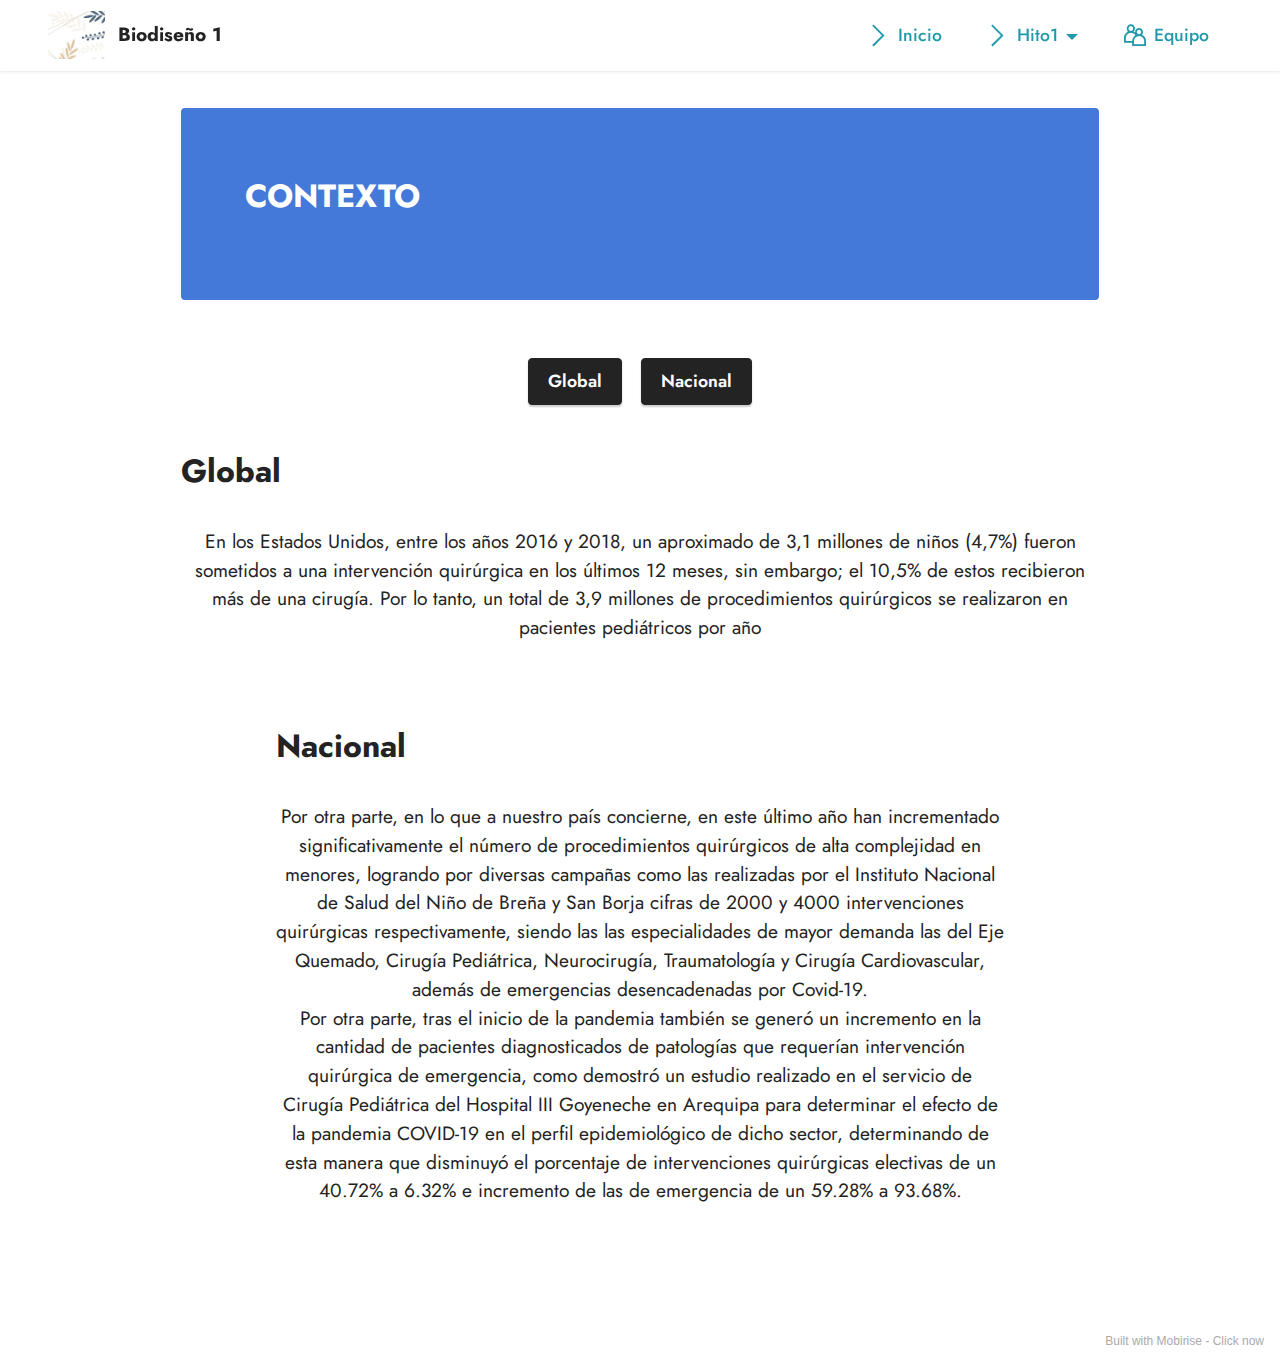
==== page1.html @ b0eb4239 "create github pages" ====
<!DOCTYPE html>
<html  >
<head>
  <!-- Site made with Mobirise Website Builder v5.4.1, https://mobirise.com -->
  <meta charset="UTF-8">
  <meta http-equiv="X-UA-Compatible" content="IE=edge">
  <meta name="generator" content="Mobirise v5.4.1, mobirise.com">
  <meta name="viewport" content="width=device-width, initial-scale=1, minimum-scale=1">
  <link rel="shortcut icon" href="assets/images/mbr.jpeg" type="image/x-icon">
  <meta name="description" content="">
  
  
  <title>Contexto</title>
  <link rel="stylesheet" href="assets/web/assets/mobirise-icons2/mobirise2.css">
  <link rel="stylesheet" href="assets/bootstrap/css/bootstrap.min.css">
  <link rel="stylesheet" href="assets/bootstrap/css/bootstrap-grid.min.css">
  <link rel="stylesheet" href="assets/bootstrap/css/bootstrap-reboot.min.css">
  <link rel="stylesheet" href="assets/dropdown/css/style.css">
  <link rel="stylesheet" href="assets/socicon/css/styles.css">
  <link rel="stylesheet" href="assets/theme/css/style.css">
  <link rel="preload" href="https://fonts.googleapis.com/css?family=Jost:100,200,300,400,500,600,700,800,900,100i,200i,300i,400i,500i,600i,700i,800i,900i&display=swap" as="style" onload="this.onload=null;this.rel='stylesheet'">
  <noscript><link rel="stylesheet" href="https://fonts.googleapis.com/css?family=Jost:100,200,300,400,500,600,700,800,900,100i,200i,300i,400i,500i,600i,700i,800i,900i&display=swap"></noscript>
  <link rel="preload" as="style" href="assets/mobirise/css/mbr-additional.css"><link rel="stylesheet" href="assets/mobirise/css/mbr-additional.css" type="text/css">
  
  
  
  
</head>
<body>
  
  <section data-bs-version="5.1" class="menu menu1 cid-sImADsHdlr" once="menu" id="menu1-6">
    

    <nav class="navbar navbar-dropdown navbar-fixed-top navbar-expand-lg">
        <div class="container-fluid">
            <div class="navbar-brand">
                <span class="navbar-logo">
                    <a href="index.html">
                        <img src="assets/images/mbr.jpeg" alt="Mobirise" style="height: 3rem;">
                    </a>
                </span>
                <span class="navbar-caption-wrap"><a class="navbar-caption text-black text-primary display-7" href="index.html">Biodiseño 1</a></span>
            </div>
            <button class="navbar-toggler" type="button" data-toggle="collapse" data-bs-toggle="collapse" data-target="#navbarSupportedContent" data-bs-target="#navbarSupportedContent" aria-controls="navbarNavAltMarkup" aria-expanded="false" aria-label="Toggle navigation">
                <div class="hamburger">
                    <span></span>
                    <span></span>
                    <span></span>
                    <span></span>
                </div>
            </button>
            <div class="collapse navbar-collapse" id="navbarSupportedContent">
                <ul class="navbar-nav nav-dropdown nav-right" data-app-modern-menu="true"><li class="nav-item"><a class="nav-link link text-primary display-4" href="index.html"><span class="mobi-mbri mobi-mbri-arrow-next mbr-iconfont mbr-iconfont-btn"></span>Inicio</a></li><li class="nav-item dropdown"><a class="nav-link link dropdown-toggle text-primary display-4" href="#" data-toggle="dropdown-submenu" data-bs-toggle="dropdown" data-bs-auto-close="outside" aria-expanded="false"><span class="mobi-mbri mobi-mbri-arrow-next mbr-iconfont mbr-iconfont-btn"></span>Hito1</a><div class="dropdown-menu" aria-labelledby="dropdown-undefined"><a class="dropdown-item text-primary display-4" href="page1.html#top">Contexto</a><a class="show dropdown-item text-primary display-4" href="page2.html" data-bs-toggle="dropdown" data-bs-auto-close="outside" aria-expanded="false">Problemática</a><a class="show dropdown-item text-primary display-4" href="page3.html" data-bs-toggle="dropdown" data-bs-auto-close="outside" aria-expanded="false">Efectos</a><a class="dropdown-item text-primary display-4" href="page4.html" data-bs-toggle="dropdown" data-bs-auto-close="outside" aria-expanded="false">Impacto</a><a class="show dropdown-item text-primary display-4" href="#" data-bs-toggle="dropdown" data-bs-auto-close="outside" aria-expanded="false">Causas</a><a class="show dropdown-item text-primary display-4" href="#" data-bs-toggle="dropdown" data-bs-auto-close="outside" aria-expanded="false">Factores</a></div></li><li class="nav-item"><a class="nav-link link show text-primary display-4" href="#" data-bs-auto-close="outside" aria-expanded="false"><span class="mobi-mbri mobi-mbri-users mbr-iconfont mbr-iconfont-btn"></span>Equipo</a></li></ul>
                
                
            </div>
        </div>
    </nav>
</section>

<section data-bs-version="5.1" class="content15 cid-sImJVoSR4R" id="content15-b">

    

    
    <div class="container">
        <div class="row justify-content-center">
            <div class="card col-md-12 col-lg-10">
                <div class="card-wrapper">
                    <div class="card-box align-left">
                        <h4 class="card-title mbr-fonts-style mbr-white mb-3 display-5">
                            <strong>CONTEXTO</strong></h4>
                        <p class="mbr-text mbr-fonts-style display-7"></p>
                        
                    </div>
                </div>
            </div>
        </div>
    </div>
</section>

<section data-bs-version="5.1" class="content11 cid-sImKgKeCiK" id="content11-f">
    
    <div class="container">
        <div class="row justify-content-center">
            <div class="col-md-12 col-lg-4">
                <div class="mbr-section-btn align-center"><a class="btn btn-black display-4" href="page1.html#content4-d">Global</a>
                    <a class="btn btn-black display-4" href="page1.html#content5-c">Nacional</a></div>
            </div>
        </div>
    </div>
</section>

<section data-bs-version="5.1" class="content4 cid-sImKepQpDN" id="content4-d">
    
    
    <div class="container">
        <div class="row justify-content-center">
            <div class="title col-md-12 col-lg-10">
                <h3 class="mbr-section-title mbr-fonts-style align-center mb-4 display-5">
                    <strong>Global</strong></h3>
                <h4 class="mbr-section-subtitle align-center mbr-fonts-style mb-4 display-7">En los Estados Unidos, entre los años 2016 y 2018, un aproximado de 3,1 millones de niños (4,7%) fueron sometidos a una intervención quirúrgica en los últimos 12 meses, sin embargo; el 10,5% de estos recibieron más de una cirugía. Por lo tanto, un total de 3,9 millones de procedimientos quirúrgicos se realizaron en pacientes pediátricos por año</h4>
                
            </div>
        </div>
    </div>
</section>

<section data-bs-version="5.1" class="content5 cid-sImKdJnAFs" id="content5-c">
    
    <div class="container">
        <div class="row justify-content-center">
            <div class="col-md-12 col-lg-8">
                
                <h4 class="mbr-section-subtitle mbr-fonts-style mb-4 display-5"><strong>
                    Nacional</strong></h4>
                <p class="mbr-text mbr-fonts-style display-7">Por otra parte, en lo que a nuestro país concierne, en este último año han incrementado significativamente el número de procedimientos quirúrgicos de alta complejidad en menores, logrando por diversas campañas como las realizadas por el Instituto Nacional de Salud del Niño de Breña y San Borja cifras de 2000 y 4000 intervenciones quirúrgicas respectivamente, siendo las las especialidades de mayor demanda las del Eje Quemado, Cirugía Pediátrica, Neurocirugía, Traumatología y  Cirugía Cardiovascular, además de emergencias desencadenadas por Covid-19. <br>Por otra parte, tras el inicio de la pandemia también se generó un incremento en la cantidad de pacientes diagnosticados de patologías que requerían intervención quirúrgica de emergencia, como demostró un estudio realizado en el servicio de Cirugía Pediátrica del Hospital III Goyeneche en Arequipa para determinar el efecto de la pandemia COVID-19 en el perfil epidemiológico de dicho sector, determinando de esta manera que disminuyó el porcentaje de intervenciones quirúrgicas electivas de un 40.72% a 6.32% e incremento de las de emergencia de un 59.28% a 93.68%.</p>
            </div>
        </div>
    </div>
</section><section style="background-color: #fff; font-family: -apple-system, BlinkMacSystemFont, 'Segoe UI', 'Roboto', 'Helvetica Neue', Arial, sans-serif; color:#aaa; font-size:12px; padding: 0; align-items: center; display: flex;"><a href="https://mobirise.site/j" style="flex: 1 1; height: 3rem; padding-left: 1rem;"></a><p style="flex: 0 0 auto; margin:0; padding-right:1rem;">Built with Mobirise - <a href="https://mobirise.site/l" style="color:#aaa;">Click now</a></p></section><script src="assets/bootstrap/js/bootstrap.bundle.min.js"></script>  <script src="assets/smoothscroll/smooth-scroll.js"></script>  <script src="assets/ytplayer/index.js"></script>  <script src="assets/dropdown/js/navbar-dropdown.js"></script>  <script src="assets/theme/js/script.js"></script>  
  
  
</body>
</html>
---- assets/web/assets/mobirise-icons2/mobirise2.css ----
@font-face {
  font-family: 'Moririse2';
  font-display: swap;
  src:  url('mobirise2.eot?f2bix4');
  src:  url('mobirise2.eot?f2bix4#iefix') format('embedded-opentype'),
    url('mobirise2.ttf?f2bix4') format('truetype'),
    url('mobirise2.woff?f2bix4') format('woff'),
    url('mobirise2.svg?f2bix4#mobirise2') format('svg');
  font-weight: normal;
  font-style: normal;
}

[class^="mobi-"], [class*=" mobi-"] {
  /* use !important to prevent issues with browser extensions that change fonts */
  font-family: 'Moririse2' !important;
  speak: none;
  font-style: normal;
  font-weight: normal;
  font-variant: normal;
  text-transform: none;
  line-height: 1;

  /* Better Font Rendering =========== */
  -webkit-font-smoothing: antialiased;
  -moz-osx-font-smoothing: grayscale;
}

.mobi-mbri-add-submenu:before {
  content: "\e900";
}
.mobi-mbri-alert:before {
  content: "\e901";
}
.mobi-mbri-align-center:before {
  content: "\e902";
}
.mobi-mbri-align-justify:before {
  content: "\e903";
}
.mobi-mbri-align-left:before {
  content: "\e904";
}
.mobi-mbri-align-right:before {
  content: "\e905";
}
.mobi-mbri-android:before {
  content: "\e906";
}
.mobi-mbri-apple:before {
  content: "\e907";
}
.mobi-mbri-arrow-down:before {
  content: "\e908";
}
.mobi-mbri-arrow-next:before {
  content: "\e909";
}
.mobi-mbri-arrow-prev:before {
  content: "\e90a";
}
.mobi-mbri-arrow-up:before {
  content: "\e90b";
}
.mobi-mbri-bold:before {
  content: "\e90c";
}
.mobi-mbri-bookmark:before {
  content: "\e90d";
}
.mobi-mbri-bootstrap:before {
  content: "\e90e";
}
.mobi-mbri-briefcase:before {
  content: "\e90f";
}
.mobi-mbri-browse:before {
  content: "\e910";
}
.mobi-mbri-bulleted-list:before {
  content: "\e911";
}
.mobi-mbri-calendar:before {
  content: "\e912";
}
.mobi-mbri-camera:before {
  content: "\e913";
}
.mobi-mbri-cart-add:before {
  content: "\e914";
}
.mobi-mbri-cart-full:before {
  content: "\e915";
}
.mobi-mbri-cash:before {
  content: "\e916";
}
.mobi-mbri-change-style:before {
  content: "\e917";
}
.mobi-mbri-chat:before {
  content: "\e918";
}
.mobi-mbri-clock:before {
  content: "\e919";
}
.mobi-mbri-close:before {
  content: "\e91a";
}
.mobi-mbri-cloud:before {
  content: "\e91b";
}
.mobi-mbri-code:before {
  content: "\e91c";
}
.mobi-mbri-contact-form:before {
  content: "\e91d";
}
.mobi-mbri-credit-card:before {
  content: "\e91e";
}
.mobi-mbri-cursor-click:before {
  content: "\e91f";
}
.mobi-mbri-cust-feedback:before {
  content: "\e920";
}
.mobi-mbri-database:before {
  content: "\e921";
}
.mobi-mbri-delivery:before {
  content: "\e922";
}
.mobi-mbri-desktop:before {
  content: "\e923";
}
.mobi-mbri-devices:before {
  content: "\e924";
}
.mobi-mbri-down:before {
  content: "\e925";
}
.mobi-mbri-download-2:before {
  content: "\e926";
}
.mobi-mbri-download:before {
  content: "\e927";
}
.mobi-mbri-drag-n-drop-2:before {
  content: "\e928";
}
.mobi-mbri-drag-n-drop:before {
  content: "\e929";
}
.mobi-mbri-edit-2:before {
  content: "\e92a";
}
.mobi-mbri-edit:before {
  content: "\e92b";
}
.mobi-mbri-error:before {
  content: "\e92c";
}
.mobi-mbri-extension:before {
  content: "\e92d";
}
.mobi-mbri-features:before {
  content: "\e92e";
}
.mobi-mbri-file:before {
  content: "\e92f";
}
.mobi-mbri-flag:before {
  content: "\e930";
}
.mobi-mbri-folder:before {
  content: "\e931";
}
.mobi-mbri-gift:before {
  content: "\e932";
}
.mobi-mbri-github:before {
  content: "\e933";
}
.mobi-mbri-globe-2:before {
  content: "\e934";
}
.mobi-mbri-globe:before {
  content: "\e935";
}
.mobi-mbri-growing-chart:before {
  content: "\e936";
}
.mobi-mbri-hearth:before {
  content: "\e937";
}
.mobi-mbri-help:before {
  content: "\e938";
}
.mobi-mbri-home:before {
  content: "\e939";
}
.mobi-mbri-hot-cup:before {
  content: "\e93a";
}
.mobi-mbri-idea:before {
  content: "\e93b";
}
.mobi-mbri-image-gallery:before {
  content: "\e93c";
}
.mobi-mbri-image-slider:before {
  content: "\e93d";
}
.mobi-mbri-info:before {
  content: "\e93e";
}
.mobi-mbri-italic:before {
  content: "\e93f";
}
.mobi-mbri-key:before {
  content: "\e940";
}
.mobi-mbri-laptop:before {
  content: "\e941";
}
.mobi-mbri-layers:before {
  content: "\e942";
}
.mobi-mbri-left-right:before {
  content: "\e943";
}
.mobi-mbri-left:before {
  content: "\e944";
}
.mobi-mbri-letter:before {
  content: "\e945";
}
.mobi-mbri-like:before {
  content: "\e946";
}
.mobi-mbri-link:before {
  content: "\e947";
}
.mobi-mbri-lock:before {
  content: "\e948";
}
.mobi-mbri-login:before {
  content: "\e949";
}
.mobi-mbri-logout:before {
  content: "\e94a";
}
.mobi-mbri-magic-stick:before {
  content: "\e94b";
}
.mobi-mbri-map-pin:before {
  content: "\e94c";
}
.mobi-mbri-menu:before {
  content: "\e94d";
}
.mobi-mbri-mobile-2:before {
  content: "\e94e";
}
.mobi-mbri-mobile-horizontal:before {
  content: "\e94f";
}
.mobi-mbri-mobile:before {
  content: "\e950";
}
.mobi-mbri-mobirise:before {
  content: "\e951";
}
.mobi-mbri-more-horizontal:before {
  content: "\e952";
}
.mobi-mbri-more-vertical:before {
  content: "\e953";
}
.mobi-mbri-music:before {
  content: "\e954";
}
.mobi-mbri-new-file:before {
  content: "\e955";
}
.mobi-mbri-numbered-list:before {
  content: "\e956";
}
.mobi-mbri-opened-folder:before {
  content: "\e957";
}
.mobi-mbri-pages:before {
  content: "\e958";
}
.mobi-mbri-paper-plane:before {
  content: "\e959";
}
.mobi-mbri-paperclip:before {
  content: "\e95a";
}
.mobi-mbri-phone:before {
  content: "\e95b";
}
.mobi-mbri-photo:before {
  content: "\e95c";
}
.mobi-mbri-photos:before {
  content: "\e95d";
}
.mobi-mbri-pin:before {
  content: "\e95e";
}
.mobi-mbri-play:before {
  content: "\e95f";
}
.mobi-mbri-plus:before {
  content: "\e960";
}
.mobi-mbri-preview:before {
  content: "\e961";
}
.mobi-mbri-print:before {
  content: "\e962";
}
.mobi-mbri-protect:before {
  content: "\e963";
}
.mobi-mbri-question:before {
  content: "\e964";
}
.mobi-mbri-quote-left:before {
  content: "\e965";
}
.mobi-mbri-quote-right:before {
  content: "\e966";
}
.mobi-mbri-redo:before {
  content: "\e967";
}
.mobi-mbri-refresh:before {
  content: "\e968";
}
.mobi-mbri-responsive-2:before {
  content: "\e969";
}
.mobi-mbri-responsive:before {
  content: "\e96a";
}
.mobi-mbri-right:before {
  content: "\e96b";
}
.mobi-mbri-rocket:before {
  content: "\e96c";
}
.mobi-mbri-sad-face:before {
  content: "\e96d";
}
.mobi-mbri-sale:before {
  content: "\e96e";
}
.mobi-mbri-save:before {
  content: "\e96f";
}
.mobi-mbri-search:before {
  content: "\e970";
}
.mobi-mbri-setting-2:before {
  content: "\e971";
}
.mobi-mbri-setting-3:before {
  content: "\e972";
}
.mobi-mbri-setting:before {
  content: "\e973";
}
.mobi-mbri-share:before {
  content: "\e974";
}
.mobi-mbri-shopping-bag:before {
  content: "\e975";
}
.mobi-mbri-shopping-basket:before {
  content: "\e976";
}
.mobi-mbri-shopping-cart:before {
  content: "\e977";
}
.mobi-mbri-sites:before {
  content: "\e978";
}
.mobi-mbri-smile-face:before {
  content: "\e979";
}
.mobi-mbri-speed:before {
  content: "\e97a";
}
.mobi-mbri-star:before {
  content: "\e97b";
}
.mobi-mbri-success:before {
  content: "\e97c";
}
.mobi-mbri-sun:before {
  content: "\e97d";
}
.mobi-mbri-sun2:before {
  content: "\e97e";
}
.mobi-mbri-tablet-vertical:before {
  content: "\e97f";
}
.mobi-mbri-tablet:before {
  content: "\e980";
}
.mobi-mbri-target:before {
  content: "\e981";
}
.mobi-mbri-timer:before {
  content: "\e982";
}
.mobi-mbri-to-ftp:before {
  content: "\e983";
}
.mobi-mbri-to-local-drive:before {
  content: "\e984";
}
.mobi-mbri-touch-swipe:before {
  content: "\e985";
}
.mobi-mbri-touch:before {
  content: "\e986";
}
.mobi-mbri-trash:before {
  content: "\e987";
}
.mobi-mbri-underline:before {
  content: "\e988";
}
.mobi-mbri-undo:before {
  content: "\e989";
}
.mobi-mbri-unlink:before {
  content: "\e98a";
}
.mobi-mbri-unlock:before {
  content: "\e98b";
}
.mobi-mbri-up-down:before {
  content: "\e98c";
}
.mobi-mbri-up:before {
  content: "\e98d";
}
.mobi-mbri-update:before {
  content: "\e98e";
}
.mobi-mbri-upload-2:before {
  content: "\e98f";
}
.mobi-mbri-upload:before {
  content: "\e990";
}
.mobi-mbri-user-2:before {
  content: "\e991";
}
.mobi-mbri-user:before {
  content: "\e992";
}
.mobi-mbri-users:before {
  content: "\e993";
}
.mobi-mbri-video-play:before {
  content: "\e994";
}
.mobi-mbri-video:before {
  content: "\e995";
}
.mobi-mbri-watch:before {
  content: "\e996";
}
.mobi-mbri-website-theme-2:before {
  content: "\e997";
}
.mobi-mbri-website-theme:before {
  content: "\e998";
}
.mobi-mbri-wifi:before {
  content: "\e999";
}
.mobi-mbri-windows:before {
  content: "\e99a";
}
.mobi-mbri-zoom-in:before {
  content: "\e99b";
}
.mobi-mbri-zoom-out:before {
  content: "\e99c";
}
---- assets/dropdown/css/style.css ----
.navbar-dropdown {
  left: 0;
  padding: 0;
  position: absolute;
  right: 0;
  top: 0;
  transition: all 0.45s ease;
  z-index: 1030;
  background: #282828; }
  .navbar-dropdown .navbar-logo {
    margin-right: 0.8rem;
    transition: margin 0.3s ease-in-out;
    vertical-align: middle; }
    .navbar-dropdown .navbar-logo img {
      height: 3.125rem;
      transition: all 0.3s ease-in-out; }
    .navbar-dropdown .navbar-logo.mbr-iconfont {
      font-size: 3.125rem;
      line-height: 3.125rem; }
  .navbar-dropdown .navbar-caption {
    font-weight: 700;
    white-space: normal;
    vertical-align: -4px;
    line-height: 3.125rem !important; }
    .navbar-dropdown .navbar-caption, .navbar-dropdown .navbar-caption:hover {
      color: inherit;
      text-decoration: none; }
  .navbar-dropdown .mbr-iconfont + .navbar-caption {
    vertical-align: -1px; }
  .navbar-dropdown.navbar-fixed-top {
    position: fixed; }
  .navbar-dropdown .navbar-brand span {
    vertical-align: -4px; }
  .navbar-dropdown.bg-color.transparent {
    background: none; }
  .navbar-dropdown.navbar-short .navbar-brand {
    padding: 0.625rem 0; }
    .navbar-dropdown.navbar-short .navbar-brand span {
      vertical-align: -1px; }
  .navbar-dropdown.navbar-short .navbar-caption {
    line-height: 2.375rem !important;
    vertical-align: -2px; }
  .navbar-dropdown.navbar-short .navbar-logo {
    margin-right: 0.5rem; }
    .navbar-dropdown.navbar-short .navbar-logo img {
      height: 2.375rem; }
    .navbar-dropdown.navbar-short .navbar-logo.mbr-iconfont {
      font-size: 2.375rem;
      line-height: 2.375rem; }
  .navbar-dropdown.navbar-short .mbr-table-cell {
    height: 3.625rem; }
  .navbar-dropdown .navbar-close {
    left: 0.6875rem;
    position: fixed;
    top: 0.75rem;
    z-index: 1000; }
  .navbar-dropdown .hamburger-icon {
    content: "";
    display: inline-block;
    vertical-align: middle;
    width: 16px;
    -webkit-box-shadow: 0 -6px 0 1px #282828,0 0 0 1px #282828,0 6px 0 1px #282828;
    -moz-box-shadow: 0 -6px 0 1px #282828,0 0 0 1px #282828,0 6px 0 1px #282828;
    box-shadow: 0 -6px 0 1px #282828,0 0 0 1px #282828,0 6px 0 1px #282828; }

.dropdown-menu .dropdown-toggle[data-toggle="dropdown-submenu"]::after {
  border-bottom: 0.35em solid transparent;
  border-left: 0.35em solid;
  border-right: 0;
  border-top: 0.35em solid transparent;
  margin-left: 0.3rem; }

.dropdown-menu .dropdown-item:focus {
  outline: 0; }

.nav-dropdown {
  font-size: 0.75rem;
  font-weight: 500;
  height: auto !important; }
  .nav-dropdown .nav-btn {
    padding-left: 1rem; }
  .nav-dropdown .link {
    margin: .667em 1.667em;
    font-weight: 500;
    padding: 0;
    transition: color .2s ease-in-out; }
    .nav-dropdown .link.dropdown-toggle {
      margin-right: 2.583em; }
      .nav-dropdown .link.dropdown-toggle::after {
        margin-left: .25rem;
        border-top: 0.35em solid;
        border-right: 0.35em solid transparent;
        border-left: 0.35em solid transparent;
        border-bottom: 0; }
      .nav-dropdown .link.dropdown-toggle[aria-expanded="true"] {
        margin: 0;
        padding: 0.667em 3.263em  0.667em 1.667em; }
  .nav-dropdown .link::after,
  .nav-dropdown .dropdown-item::after {
    color: inherit; }
  .nav-dropdown .btn {
    font-size: 0.75rem;
    font-weight: 700;
    letter-spacing: 0;
    margin-bottom: 0;
    padding-left: 1.25rem;
    padding-right: 1.25rem; }
  .nav-dropdown .dropdown-menu {
    border-radius: 0;
    border: 0;
    left: 0;
    margin: 0;
    padding-bottom: 1.25rem;
    padding-top: 1.25rem;
    position: relative; }
  .nav-dropdown .dropdown-submenu {
    margin-left: 0.125rem;
    top: 0; }
  .nav-dropdown .dropdown-item {
    font-weight: 500;
    line-height: 2;
    padding: 0.3846em 4.615em 0.3846em 1.5385em;
    position: relative;
    transition: color .2s ease-in-out, background-color .2s ease-in-out; }
    .nav-dropdown .dropdown-item::after {
      margin-top: -0.3077em;
      position: absolute;
      right: 1.1538em;
      top: 50%; }
    .nav-dropdown .dropdown-item:focus, .nav-dropdown .dropdown-item:hover {
      background: none; }

@media (max-width: 767px) {
  .nav-dropdown.navbar-toggleable-sm {
    bottom: 0;
    display: none;
    left: 0;
    overflow-x: hidden;
    position: fixed;
    top: 0;
    transform: translateX(-100%);
    -ms-transform: translateX(-100%);
    -webkit-transform: translateX(-100%);
    width: 18.75rem;
    z-index: 999; } }
.nav-dropdown.navbar-toggleable-xl {
  bottom: 0;
  display: none;
  left: 0;
  overflow-x: hidden;
  position: fixed;
  top: 0;
  transform: translateX(-100%);
  -ms-transform: translateX(-100%);
  -webkit-transform: translateX(-100%);
  width: 18.75rem;
  z-index: 999; }

.nav-dropdown-sm {
  display: block !important;
  overflow-x: hidden;
  overflow: auto;
  padding-top: 3.875rem; }
  .nav-dropdown-sm::after {
    content: "";
    display: block;
    height: 3rem;
    width: 100%; }
  .nav-dropdown-sm.collapse.in ~ .navbar-close {
    display: block !important; }
  .nav-dropdown-sm.collapsing, .nav-dropdown-sm.collapse.in {
    transform: translateX(0);
    -ms-transform: translateX(0);
    -webkit-transform: translateX(0);
    transition: all 0.25s ease-out;
    -webkit-transition: all 0.25s ease-out;
    background: #282828; }
  .nav-dropdown-sm.collapsing[aria-expanded="false"] {
    transform: translateX(-100%);
    -ms-transform: translateX(-100%);
    -webkit-transform: translateX(-100%); }
  .nav-dropdown-sm .nav-item {
    display: block;
    margin-left: 0 !important;
    padding-left: 0; }
  .nav-dropdown-sm .link,
  .nav-dropdown-sm .dropdown-item {
    border-top: 1px dotted rgba(255, 255, 255, 0.1);
    font-size: 0.8125rem;
    line-height: 1.6;
    margin: 0 !important;
    padding: 0.875rem 2.4rem 0.875rem 1.5625rem !important;
    position: relative;
    white-space: normal; }
    .nav-dropdown-sm .link:focus, .nav-dropdown-sm .link:hover,
    .nav-dropdown-sm .dropdown-item:focus,
    .nav-dropdown-sm .dropdown-item:hover {
      background: rgba(0, 0, 0, 0.2) !important;
      color: #c0a375; }
  .nav-dropdown-sm .nav-btn {
    position: relative;
    padding: 1.5625rem 1.5625rem 0 1.5625rem; }
    .nav-dropdown-sm .nav-btn::before {
      border-top: 1px dotted rgba(255, 255, 255, 0.1);
      content: "";
      left: 0;
      position: absolute;
      top: 0;
      width: 100%; }
    .nav-dropdown-sm .nav-btn + .nav-btn {
      padding-top: 0.625rem; }
      .nav-dropdown-sm .nav-btn + .nav-btn::before {
        display: none; }
  .nav-dropdown-sm .btn {
    padding: 0.625rem 0; }
  .nav-dropdown-sm .dropdown-toggle[data-toggle="dropdown-submenu"]::after {
    margin-left: .25rem;
    border-top: 0.35em solid;
    border-right: 0.35em solid transparent;
    border-left: 0.35em solid transparent;
    border-bottom: 0; }
  .nav-dropdown-sm .dropdown-toggle[data-toggle="dropdown-submenu"][aria-expanded="true"]::after {
    border-top: 0;
    border-right: 0.35em solid transparent;
    border-left: 0.35em solid transparent;
    border-bottom: 0.35em solid; }
  .nav-dropdown-sm .dropdown-menu {
    margin: 0;
    padding: 0;
    position: relative;
    top: 0;
    left: 0;
    width: 100%;
    border: 0;
    float: none;
    border-radius: 0;
    background: none; }
  .nav-dropdown-sm .dropdown-submenu {
    left: 100%;
    margin-left: 0.125rem;
    margin-top: -1.25rem;
    top: 0; }

.navbar-toggleable-sm .nav-dropdown .dropdown-menu {
  position: absolute; }

.navbar-toggleable-sm .nav-dropdown .dropdown-submenu {
  left: 100%;
  margin-left: 0.125rem;
  margin-top: -1.25rem;
  top: 0; }

.navbar-toggleable-sm.opened .nav-dropdown .dropdown-menu {
  position: relative; }

.navbar-toggleable-sm.opened .nav-dropdown .dropdown-submenu {
  left: 0;
  margin-left: 00rem;
  margin-top: 0rem;
  top: 0; }

.is-builder .nav-dropdown.collapsing {
  transition: none !important; }
---- assets/socicon/css/styles.css ----
@charset "UTF-8";

@font-face {
  font-family: 'Socicon';
  src:  url('../fonts/socicon.eot');
  src:  url('../fonts/socicon.eot?#iefix') format('embedded-opentype'),
    url('../fonts/socicon.woff2') format('woff2'),
    url('../fonts/socicon.ttf') format('truetype'),
    url('../fonts/socicon.woff') format('woff'),
    url('../fonts/socicon.svg#socicon') format('svg');
  font-weight: normal;
  font-style: normal;
  font-display: swap;
}

[data-icon]:before {
  font-family: "socicon" !important;
  content: attr(data-icon);
  font-style: normal !important;
  font-weight: normal !important;
  font-variant: normal !important;
  text-transform: none !important;
  speak: none;
  line-height: 1;
  -webkit-font-smoothing: antialiased;
  -moz-osx-font-smoothing: grayscale;
}

[class^="socicon-"], [class*=" socicon-"] {
  /* use !important to prevent issues with browser extensions that change fonts */
  font-family: 'Socicon' !important;
  speak: none;
  font-style: normal;
  font-weight: normal;
  font-variant: normal;
  text-transform: none;
  line-height: 1;

  /* Better Font Rendering =========== */
  -webkit-font-smoothing: antialiased;
  -moz-osx-font-smoothing: grayscale;
}

.socicon-eitaa:before {
  content: "\e97c";
}
.socicon-soroush:before {
  content: "\e97d";
}
.socicon-bale:before {
  content: "\e97e";
}
.socicon-zazzle:before {
  content: "\e97b";
}
.socicon-society6:before {
  content: "\e97a";
}
.socicon-redbubble:before {
  content: "\e979";
}
.socicon-avvo:before {
  content: "\e978";
}
.socicon-stitcher:before {
  content: "\e977";
}
.socicon-googlehangouts:before {
  content: "\e974";
}
.socicon-dlive:before {
  content: "\e975";
}
.socicon-vsco:before {
  content: "\e976";
}
.socicon-flipboard:before {
  content: "\e973";
}
.socicon-ubuntu:before {
  content: "\e958";
}
.socicon-artstation:before {
  content: "\e959";
}
.socicon-invision:before {
  content: "\e95a";
}
.socicon-torial:before {
  content: "\e95b";
}
.socicon-collectorz:before {
  content: "\e95c";
}
.socicon-seenthis:before {
  content: "\e95d";
}
.socicon-googleplaymusic:before {
  content: "\e95e";
}
.socicon-debian:before {
  content: "\e95f";
}
.socicon-filmfreeway:before {
  content: "\e960";
}
.socicon-gnome:before {
  content: "\e961";
}
.socicon-itchio:before {
  content: "\e962";
}
.socicon-jamendo:before {
  content: "\e963";
}
.socicon-mix:before {
  content: "\e964";
}
.socicon-sharepoint:before {
  content: "\e965";
}
.socicon-tinder:before {
  content: "\e966";
}
.socicon-windguru:before {
  content: "\e967";
}
.socicon-cdbaby:before {
  content: "\e968";
}
.socicon-elementaryos:before {
  content: "\e969";
}
.socicon-stage32:before {
  content: "\e96a";
}
.socicon-tiktok:before {
  content: "\e96b";
}
.socicon-gitter:before {
  content: "\e96c";
}
.socicon-letterboxd:before {
  content: "\e96d";
}
.socicon-threema:before {
  content: "\e96e";
}
.socicon-splice:before {
  content: "\e96f";
}
.socicon-metapop:before {
  content: "\e970";
}
.socicon-naver:before {
  content: "\e971";
}
.socicon-remote:before {
  content: "\e972";
}
.socicon-internet:before {
  content: "\e957";
}
.socicon-moddb:before {
  content: "\e94b";
}
.socicon-indiedb:before {
  content: "\e94c";
}
.socicon-traxsource:before {
  content: "\e94d";
}
.socicon-gamefor:before {
  content: "\e94e";
}
.socicon-pixiv:before {
  content: "\e94f";
}
.socicon-myanimelist:before {
  content: "\e950";
}
.socicon-blackberry:before {
  content: "\e951";
}
.socicon-wickr:before {
  content: "\e952";
}
.socicon-spip:before {
  content: "\e953";
}
.socicon-napster:before {
  content: "\e954";
}
.socicon-beatport:before {
  content: "\e955";
}
.socicon-hackerone:before {
  content: "\e956";
}
.socicon-hackernews:before {
  content: "\e946";
}
.socicon-smashwords:before {
  content: "\e947";
}
.socicon-kobo:before {
  content: "\e948";
}
.socicon-bookbub:before {
  content: "\e949";
}
.socicon-mailru:before {
  content: "\e94a";
}
.socicon-gitlab:before {
  content: "\e945";
}
.socicon-instructables:before {
  content: "\e944";
}
.socicon-portfolio:before {
  content: "\e943";
}
.socicon-codered:before {
  content: "\e940";
}
.socicon-origin:before {
  content: "\e941";
}
.socicon-nextdoor:before {
  content: "\e942";
}
.socicon-udemy:before {
  content: "\e93f";
}
.socicon-livemaster:before {
  content: "\e93e";
}
.socicon-crunchbase:before {
  content: "\e93b";
}
.socicon-homefy:before {
  content: "\e93c";
}
.socicon-calendly:before {
  content: "\e93d";
}
.socicon-realtor:before {
  content: "\e90f";
}
.socicon-tidal:before {
  content: "\e910";
}
.socicon-qobuz:before {
  content: "\e911";
}
.socicon-natgeo:before {
  content: "\e912";
}
.socicon-mastodon:before {
  content: "\e913";
}
.socicon-unsplash:before {
  content: "\e914";
}
.socicon-homeadvisor:before {
  content: "\e915";
}
.socicon-angieslist:before {
  content: "\e916";
}
.socicon-codepen:before {
  content: "\e917";
}
.socicon-slack:before {
  content: "\e918";
}
.socicon-openaigym:before {
  content: "\e919";
}
.socicon-logmein:before {
  content: "\e91a";
}
.socicon-fiverr:before {
  content: "\e91b";
}
.socicon-gotomeeting:before {
  content: "\e91c";
}
.socicon-aliexpress:before {
  content: "\e91d";
}
.socicon-guru:before {
  content: "\e91e";
}
.socicon-appstore:before {
  content: "\e91f";
}
.socicon-homes:before {
  content: "\e920";
}
.socicon-zoom:before {
  content: "\e921";
}
.socicon-alibaba:before {
  content: "\e922";
}
.socicon-craigslist:before {
  content: "\e923";
}
.socicon-wix:before {
  content: "\e924";
}
.socicon-redfin:before {
  content: "\e925";
}
.socicon-googlecalendar:before {
  content: "\e926";
}
.socicon-shopify:before {
  content: "\e927";
}
.socicon-freelancer:before {
  content: "\e928";
}
.socicon-seedrs:before {
  content: "\e929";
}
.socicon-bing:before {
  content: "\e92a";
}
.socicon-doodle:before {
  content: "\e92b";
}
.socicon-bonanza:before {
  content: "\e92c";
}
.socicon-squarespace:before {
  content: "\e92d";
}
.socicon-toptal:before {
  content: "\e92e";
}
.socicon-gust:before {
  content: "\e92f";
}
.socicon-ask:before {
  content: "\e930";
}
.socicon-trulia:before {
  content: "\e931";
}
.socicon-loomly:before {
  content: "\e932";
}
.socicon-ghost:before {
  content: "\e933";
}
.socicon-upwork:before {
  content: "\e934";
}
.socicon-fundable:before {
  content: "\e935";
}
.socicon-booking:before {
  content: "\e936";
}
.socicon-googlemaps:before {
  content: "\e937";
}
.socicon-zillow:before {
  content: "\e938";
}
.socicon-niconico:before {
  content: "\e939";
}
.socicon-toneden:before {
  content: "\e93a";
}
.socicon-augment:before {
  content: "\e908";
}
.socicon-bitbucket:before {
  content: "\e909";
}
.socicon-fyuse:before {
  content: "\e90a";
}
.socicon-yt-gaming:before {
  content: "\e90b";
}
.socicon-sketchfab:before {
  content: "\e90c";
}
.socicon-mobcrush:before {
  content: "\e90d";
}
.socicon-microsoft:before {
  content: "\e90e";
}
.socicon-pandora:before {
  content: "\e907";
}
.socicon-messenger:before {
  content: "\e906";
}
.socicon-gamewisp:before {
  content: "\e905";
}
.socicon-bloglovin:before {
  content: "\e904";
}
.socicon-tunein:before {
  content: "\e903";
}
.socicon-gamejolt:before {
  content: "\e901";
}
.socicon-trello:before {
  content: "\e902";
}
.socicon-spreadshirt:before {
  content: "\e900";
}
.socicon-500px:before {
  content: "\e000";
}
.socicon-8tracks:before {
  content: "\e001";
}
.socicon-airbnb:before {
  content: "\e002";
}
.socicon-alliance:before {
  content: "\e003";
}
.socicon-amazon:before {
  content: "\e004";
}
.socicon-amplement:before {
  content: "\e005";
}
.socicon-android:before {
  content: "\e006";
}
.socicon-angellist:before {
  content: "\e007";
}
.socicon-apple:before {
  content: "\e008";
}
.socicon-appnet:before {
  content: "\e009";
}
.socicon-baidu:before {
  content: "\e00a";
}
.socicon-bandcamp:before {
  content: "\e00b";
}
.socicon-battlenet:before {
  content: "\e00c";
}
.socicon-mixer:before {
  content: "\e00d";
}
.socicon-bebee:before {
  content: "\e00e";
}
.socicon-bebo:before {
  content: "\e00f";
}
.socicon-behance:before {
  content: "\e010";
}
.socicon-blizzard:before {
  content: "\e011";
}
.socicon-blogger:before {
  content: "\e012";
}
.socicon-buffer:before {
  content: "\e013";
}
.socicon-chrome:before {
  content: "\e014";
}
.socicon-coderwall:before {
  content: "\e015";
}
.socicon-curse:before {
  content: "\e016";
}
.socicon-dailymotion:before {
  content: "\e017";
}
.socicon-deezer:before {
  content: "\e018";
}
.socicon-delicious:before {
  content: "\e019";
}
.socicon-deviantart:before {
  content: "\e01a";
}
.socicon-diablo:before {
  content: "\e01b";
}
.socicon-digg:before {
  content: "\e01c";
}
.socicon-discord:before {
  content: "\e01d";
}
.socicon-disqus:before {
  content: "\e01e";
}
.socicon-douban:before {
  content: "\e01f";
}
.socicon-draugiem:before {
  content: "\e020";
}
.socicon-dribbble:before {
  content: "\e021";
}
.socicon-drupal:before {
  content: "\e022";
}
.socicon-ebay:before {
  content: "\e023";
}
.socicon-ello:before {
  content: "\e024";
}
.socicon-endomodo:before {
  content: "\e025";
}
.socicon-envato:before {
  content: "\e026";
}
.socicon-etsy:before {
  content: "\e027";
}
.socicon-facebook:before {
  content: "\e028";
}
.socicon-feedburner:before {
  content: "\e029";
}
.socicon-filmweb:before {
  content: "\e02a";
}
.socicon-firefox:before {
  content: "\e02b";
}
.socicon-flattr:before {
  content: "\e02c";
}
.socicon-flickr:before {
  content: "\e02d";
}
.socicon-formulr:before {
  content: "\e02e";
}
.socicon-forrst:before {
  content: "\e02f";
}
.socicon-foursquare:before {
  content: "\e030";
}
.socicon-friendfeed:before {
  content: "\e031";
}
.socicon-github:before {
  content: "\e032";
}
.socicon-goodreads:before {
  content: "\e033";
}
.socicon-google:before {
  content: "\e034";
}
.socicon-googlescholar:before {
  content: "\e035";
}
.socicon-googlegroups:before {
  content: "\e036";
}
.socicon-googlephotos:before {
  content: "\e037";
}
.socicon-googleplus:before {
  content: "\e038";
}
.socicon-grooveshark:before {
  content: "\e039";
}
.socicon-hackerrank:before {
  content: "\e03a";
}
.socicon-hearthstone:before {
  content: "\e03b";
}
.socicon-hellocoton:before {
  content: "\e03c";
}
.socicon-heroes:before {
  content: "\e03d";
}
.socicon-smashcast:before {
  content: "\e03e";
}
.socicon-horde:before {
  content: "\e03f";
}
.socicon-houzz:before {
  content: "\e040";
}
.socicon-icq:before {
  content: "\e041";
}
.socicon-identica:before {
  content: "\e042";
}
.socicon-imdb:before {
  content: "\e043";
}
.socicon-instagram:before {
  content: "\e044";
}
.socicon-issuu:before {
  content: "\e045";
}
.socicon-istock:before {
  content: "\e046";
}
.socicon-itunes:before {
  content: "\e047";
}
.socicon-keybase:before {
  content: "\e048";
}
.socicon-lanyrd:before {
  content: "\e049";
}
.socicon-lastfm:before {
  content: "\e04a";
}
.socicon-line:before {
  content: "\e04b";
}
.socicon-linkedin:before {
  content: "\e04c";
}
.socicon-livejournal:before {
  content: "\e04d";
}
.socicon-lyft:before {
  content: "\e04e";
}
.socicon-macos:before {
  content: "\e04f";
}
.socicon-mail:before {
  content: "\e050";
}
.socicon-medium:before {
  content: "\e051";
}
.socicon-meetup:before {
  content: "\e052";
}
.socicon-mixcloud:before {
  content: "\e053";
}
.socicon-modelmayhem:before {
  content: "\e054";
}
.socicon-mumble:before {
  content: "\e055";
}
.socicon-myspace:before {
  content: "\e056";
}
.socicon-newsvine:before {
  content: "\e057";
}
.socicon-nintendo:before {
  content: "\e058";
}
.socicon-npm:before {
  content: "\e059";
}
.socicon-odnoklassniki:before {
  content: "\e05a";
}
.socicon-openid:before {
  content: "\e05b";
}
.socicon-opera:before {
  content: "\e05c";
}
.socicon-outlook:before {
  content: "\e05d";
}
.socicon-overwatch:before {
  content: "\e05e";
}
.socicon-patreon:before {
  content: "\e05f";
}
.socicon-paypal:before {
  content: "\e060";
}
.socicon-periscope:before {
  content: "\e061";
}
.socicon-persona:before {
  content: "\e062";
}
.socicon-pinterest:before {
  content: "\e063";
}
.socicon-play:before {
  content: "\e064";
}
.socicon-player:before {
  content: "\e065";
}
.socicon-playstation:before {
  content: "\e066";
}
.socicon-pocket:before {
  content: "\e067";
}
.socicon-qq:before {
  content: "\e068";
}
.socicon-quora:before {
  content: "\e069";
}
.socicon-raidcall:before {
  content: "\e06a";
}
.socicon-ravelry:before {
  content: "\e06b";
}
.socicon-reddit:before {
  content: "\e06c";
}
.socicon-renren:before {
  content: "\e06d";
}
.socicon-researchgate:before {
  content: "\e06e";
}
.socicon-residentadvisor:before {
  content: "\e06f";
}
.socicon-reverbnation:before {
  content: "\e070";
}
.socicon-rss:before {
  content: "\e071";
}
.socicon-sharethis:before {
  content: "\e072";
}
.socicon-skype:before {
  content: "\e073";
}
.socicon-slideshare:before {
  content: "\e074";
}
.socicon-smugmug:before {
  content: "\e075";
}
.socicon-snapchat:before {
  content: "\e076";
}
.socicon-songkick:before {
  content: "\e077";
}
.socicon-soundcloud:before {
  content: "\e078";
}
.socicon-spotify:before {
  content: "\e079";
}
.socicon-stackexchange:before {
  content: "\e07a";
}
.socicon-stackoverflow:before {
  content: "\e07b";
}
.socicon-starcraft:before {
  content: "\e07c";
}
.socicon-stayfriends:before {
  content: "\e07d";
}
.socicon-steam:before {
  content: "\e07e";
}
.socicon-storehouse:before {
  content: "\e07f";
}
.socicon-strava:before {
  content: "\e080";
}
.socicon-streamjar:before {
  content: "\e081";
}
.socicon-stumbleupon:before {
  content: "\e082";
}
.socicon-swarm:before {
  content: "\e083";
}
.socicon-teamspeak:before {
  content: "\e084";
}
.socicon-teamviewer:before {
  content: "\e085";
}
.socicon-technorati:before {
  content: "\e086";
}
.socicon-telegram:before {
  content: "\e087";
}
.socicon-tripadvisor:before {
  content: "\e088";
}
.socicon-tripit:before {
  content: "\e089";
}
.socicon-triplej:before {
  content: "\e08a";
}
.socicon-tumblr:before {
  content: "\e08b";
}
.socicon-twitch:before {
  content: "\e08c";
}
.socicon-twitter:before {
  content: "\e08d";
}
.socicon-uber:before {
  content: "\e08e";
}
.socicon-ventrilo:before {
  content: "\e08f";
}
.socicon-viadeo:before {
  content: "\e090";
}
.socicon-viber:before {
  content: "\e091";
}
.socicon-viewbug:before {
  content: "\e092";
}
.socicon-vimeo:before {
  content: "\e093";
}
.socicon-vine:before {
  content: "\e094";
}
.socicon-vkontakte:before {
  content: "\e095";
}
.socicon-warcraft:before {
  content: "\e096";
}
.socicon-wechat:before {
  content: "\e097";
}
.socicon-weibo:before {
  content: "\e098";
}
.socicon-whatsapp:before {
  content: "\e099";
}
.socicon-wikipedia:before {
  content: "\e09a";
}
.socicon-windows:before {
  content: "\e09b";
}
.socicon-wordpress:before {
  content: "\e09c";
}
.socicon-wykop:before {
  content: "\e09d";
}
.socicon-xbox:before {
  content: "\e09e";
}
.socicon-xing:before {
  content: "\e09f";
}
.socicon-yahoo:before {
  content: "\e0a0";
}
.socicon-yammer:before {
  content: "\e0a1";
}
.socicon-yandex:before {
  content: "\e0a2";
}
.socicon-yelp:before {
  content: "\e0a3";
}
.socicon-younow:before {
  content: "\e0a4";
}
.socicon-youtube:before {
  content: "\e0a5";
}
.socicon-zapier:before {
  content: "\e0a6";
}
.socicon-zerply:before {
  content: "\e0a7";
}
.socicon-zomato:before {
  content: "\e0a8";
}
.socicon-zynga:before {
  content: "\e0a9";
}
---- assets/theme/css/style.css ----
@charset "UTF-8";
section {
  background-color: #ffffff;
}

body {
  font-style: normal;
  line-height: 1.5;
  font-weight: 400;
  color: #232323;
  position: relative;
}

button {
  background-color: transparent;
  border-color: transparent;
}

section,
.container,
.container-fluid {
  position: relative;
  word-wrap: break-word;
}

a.mbr-iconfont:hover {
  text-decoration: none;
}

.article .lead p,
.article .lead ul,
.article .lead ol,
.article .lead pre,
.article .lead blockquote {
  margin-bottom: 0;
}

a {
  font-style: normal;
  font-weight: 400;
  cursor: pointer;
}
a, a:hover {
  text-decoration: none;
}

.mbr-section-title {
  font-style: normal;
  line-height: 1.3;
}

.mbr-section-subtitle {
  line-height: 1.3;
}

.mbr-text {
  font-style: normal;
  line-height: 1.7;
}

h1,
h2,
h3,
h4,
h5,
h6,
.display-1,
.display-2,
.display-4,
.display-5,
.display-7,
span,
p,
a {
  line-height: 1;
  word-break: break-word;
  word-wrap: break-word;
  font-weight: 400;
}

b,
strong {
  font-weight: bold;
}

input:-webkit-autofill, input:-webkit-autofill:hover, input:-webkit-autofill:focus, input:-webkit-autofill:active {
  transition-delay: 9999s;
  -webkit-transition-property: background-color, color;
  transition-property: background-color, color;
}

textarea[type=hidden] {
  display: none;
}

section {
  background-position: 50% 50%;
  background-repeat: no-repeat;
  background-size: cover;
}
section .mbr-background-video,
section .mbr-background-video-preview {
  position: absolute;
  bottom: 0;
  left: 0;
  right: 0;
  top: 0;
}

.hidden {
  visibility: hidden;
}

.mbr-z-index20 {
  z-index: 20;
}

/*! Base colors */
.mbr-white {
  color: #ffffff;
}

.mbr-black {
  color: #111111;
}

.mbr-bg-white {
  background-color: #ffffff;
}

.mbr-bg-black {
  background-color: #000000;
}

/*! Text-aligns */
.align-left {
  text-align: left;
}

.align-center {
  text-align: center;
}

.align-right {
  text-align: right;
}

/*! Font-weight  */
.mbr-light {
  font-weight: 300;
}

.mbr-regular {
  font-weight: 400;
}

.mbr-semibold {
  font-weight: 500;
}

.mbr-bold {
  font-weight: 700;
}

/*! Media  */
.media-content {
  flex-basis: 100%;
}

.media-container-row {
  display: flex;
  flex-direction: row;
  flex-wrap: wrap;
  justify-content: center;
  align-content: center;
  align-items: start;
}
.media-container-row .media-size-item {
  width: 400px;
}

.media-container-column {
  display: flex;
  flex-direction: column;
  flex-wrap: wrap;
  justify-content: center;
  align-content: center;
  align-items: stretch;
}
.media-container-column > * {
  width: 100%;
}

@media (min-width: 992px) {
  .media-container-row {
    flex-wrap: nowrap;
  }
}
figure {
  margin-bottom: 0;
  overflow: hidden;
}

figure[mbr-media-size] {
  transition: width 0.1s;
}

img,
iframe {
  display: block;
  width: 100%;
}

.card {
  background-color: transparent;
  border: none;
}

.card-box {
  width: 100%;
}

.card-img {
  text-align: center;
  flex-shrink: 0;
  -webkit-flex-shrink: 0;
}

.media {
  max-width: 100%;
  margin: 0 auto;
}

.mbr-figure {
  align-self: center;
}

.media-container > div {
  max-width: 100%;
}

.mbr-figure img,
.card-img img {
  width: 100%;
}

@media (max-width: 991px) {
  .media-size-item {
    width: auto !important;
  }

  .media {
    width: auto;
  }

  .mbr-figure {
    width: 100% !important;
  }
}
/*! Buttons */
.mbr-section-btn {
  margin-left: -0.6rem;
  margin-right: -0.6rem;
  font-size: 0;
}

.btn {
  font-weight: 600;
  border-width: 1px;
  font-style: normal;
  margin: 0.6rem 0.6rem;
  white-space: normal;
  transition: all 0.2s ease-in-out;
  display: inline-flex;
  align-items: center;
  justify-content: center;
  word-break: break-word;
}

.btn-sm {
  font-weight: 600;
  letter-spacing: 0px;
  transition: all 0.3s ease-in-out;
}

.btn-md {
  font-weight: 600;
  letter-spacing: 0px;
  transition: all 0.3s ease-in-out;
}

.btn-lg {
  font-weight: 600;
  letter-spacing: 0px;
  transition: all 0.3s ease-in-out;
}

.btn-form {
  margin: 0;
}
.btn-form:hover {
  cursor: pointer;
}

nav .mbr-section-btn {
  margin-left: 0rem;
  margin-right: 0rem;
}

/*! Btn icon margin */
.btn .mbr-iconfont,
.btn.btn-sm .mbr-iconfont {
  order: 1;
  cursor: pointer;
  margin-left: 0.5rem;
  vertical-align: sub;
}

.btn.btn-md .mbr-iconfont,
.btn.btn-md .mbr-iconfont {
  margin-left: 0.8rem;
}

.mbr-regular {
  font-weight: 400;
}

.mbr-semibold {
  font-weight: 500;
}

.mbr-bold {
  font-weight: 700;
}

[type=submit] {
  -webkit-appearance: none;
}

/*! Full-screen */
.mbr-fullscreen .mbr-overlay {
  min-height: 100vh;
}

.mbr-fullscreen {
  display: flex;
  display: -moz-flex;
  display: -ms-flex;
  display: -o-flex;
  align-items: center;
  min-height: 100vh;
  padding-top: 3rem;
  padding-bottom: 3rem;
}

/*! Map */
.map {
  height: 25rem;
  position: relative;
}
.map iframe {
  width: 100%;
  height: 100%;
}

/*! Scroll to top arrow */
.mbr-arrow-up {
  bottom: 25px;
  right: 90px;
  position: fixed;
  text-align: right;
  z-index: 5000;
  color: #ffffff;
  font-size: 22px;
}

.mbr-arrow-up a {
  background: rgba(0, 0, 0, 0.2);
  border-radius: 50%;
  color: #fff;
  display: inline-block;
  height: 60px;
  width: 60px;
  border: 2px solid #fff;
  outline-style: none !important;
  position: relative;
  text-decoration: none;
  transition: all 0.3s ease-in-out;
  cursor: pointer;
  text-align: center;
}
.mbr-arrow-up a:hover {
  background-color: rgba(0, 0, 0, 0.4);
}
.mbr-arrow-up a i {
  line-height: 60px;
}

.mbr-arrow-up-icon {
  display: block;
  color: #fff;
}

.mbr-arrow-up-icon::before {
  content: "›";
  display: inline-block;
  font-family: serif;
  font-size: 22px;
  line-height: 1;
  font-style: normal;
  position: relative;
  top: 6px;
  left: -4px;
  transform: rotate(-90deg);
}

/*! Arrow Down */
.mbr-arrow {
  position: absolute;
  bottom: 45px;
  left: 50%;
  width: 60px;
  height: 60px;
  cursor: pointer;
  background-color: rgba(80, 80, 80, 0.5);
  border-radius: 50%;
  transform: translateX(-50%);
}
@media (max-width: 767px) {
  .mbr-arrow {
    display: none;
  }
}
.mbr-arrow > a {
  display: inline-block;
  text-decoration: none;
  outline-style: none;
  -webkit-animation: arrowdown 1.7s ease-in-out infinite;
          animation: arrowdown 1.7s ease-in-out infinite;
  color: #ffffff;
}
.mbr-arrow > a > i {
  position: absolute;
  top: -2px;
  left: 15px;
  font-size: 2rem;
}

#scrollToTop a i::before {
  content: "";
  position: absolute;
  display: block;
  border-bottom: 2.5px solid #fff;
  border-left: 2.5px solid #fff;
  width: 27.8%;
  height: 27.8%;
  left: 50%;
  top: 51%;
  transform: translateY(-30%) translateX(-50%) rotate(135deg);
}

@keyframes arrowdown {
  0% {
    transform: translateY(0px);
  }
  50% {
    transform: translateY(-5px);
  }
  100% {
    transform: translateY(0px);
  }
}
@-webkit-keyframes arrowdown {
  0% {
    transform: translateY(0px);
  }
  50% {
    transform: translateY(-5px);
  }
  100% {
    transform: translateY(0px);
  }
}
@media (max-width: 500px) {
  .mbr-arrow-up {
    left: 0;
    right: 0;
    text-align: center;
  }
}
/*Gradients animation*/
@keyframes gradient-animation {
  from {
    background-position: 0% 100%;
    -webkit-animation-timing-function: ease-in-out;
            animation-timing-function: ease-in-out;
  }
  to {
    background-position: 100% 0%;
    -webkit-animation-timing-function: ease-in-out;
            animation-timing-function: ease-in-out;
  }
}
@-webkit-keyframes gradient-animation {
  from {
    background-position: 0% 100%;
    -webkit-animation-timing-function: ease-in-out;
            animation-timing-function: ease-in-out;
  }
  to {
    background-position: 100% 0%;
    -webkit-animation-timing-function: ease-in-out;
            animation-timing-function: ease-in-out;
  }
}
.bg-gradient {
  background-size: 200% 200%;
  animation: gradient-animation 5s infinite alternate;
  -webkit-animation: gradient-animation 5s infinite alternate;
}

.menu .navbar-brand {
  display: -webkit-flex;
}
.menu .navbar-brand span {
  display: flex;
  display: -webkit-flex;
}
.menu .navbar-brand .navbar-caption-wrap {
  display: -webkit-flex;
}
.menu .navbar-brand .navbar-logo img {
  display: -webkit-flex;
  width: auto;
}
@media (min-width: 768px) and (max-width: 991px) {
  .menu .navbar-toggleable-sm .navbar-nav {
    display: -ms-flexbox;
  }
}
@media (max-width: 991px) {
  .menu .navbar-collapse {
    max-height: 93.5vh;
  }
  .menu .navbar-collapse.show {
    overflow: auto;
  }
}
@media (min-width: 992px) {
  .menu .navbar-nav.nav-dropdown {
    display: -webkit-flex;
  }
  .menu .navbar-toggleable-sm .navbar-collapse {
    display: -webkit-flex !important;
  }
  .menu .collapsed .navbar-collapse {
    max-height: 93.5vh;
  }
  .menu .collapsed .navbar-collapse.show {
    overflow: auto;
  }
}
@media (max-width: 767px) {
  .menu .navbar-collapse {
    max-height: 80vh;
  }
}

.nav-link .mbr-iconfont {
  margin-right: 0.5rem;
}

.navbar {
  display: -webkit-flex;
  -webkit-flex-wrap: wrap;
  -webkit-align-items: center;
  -webkit-justify-content: space-between;
}

.navbar-collapse {
  -webkit-flex-basis: 100%;
  -webkit-flex-grow: 1;
  -webkit-align-items: center;
}

.nav-dropdown .link {
  padding: 0.667em 1.667em !important;
  margin: 0 !important;
}

.nav {
  display: -webkit-flex;
  -webkit-flex-wrap: wrap;
}

.row {
  display: -webkit-flex;
  -webkit-flex-wrap: wrap;
}

.justify-content-center {
  -webkit-justify-content: center;
}

.form-inline {
  display: -webkit-flex;
}

.card-wrapper {
  -webkit-flex: 1;
}

.carousel-control {
  z-index: 10;
  display: -webkit-flex;
}

.carousel-controls {
  display: -webkit-flex;
}

.media {
  display: -webkit-flex;
}

.form-group:focus {
  outline: none;
}

.jq-selectbox__select {
  padding: 7px 0;
  position: relative;
}

.jq-selectbox__dropdown {
  overflow: hidden;
  border-radius: 10px;
  position: absolute;
  top: 100%;
  left: 0 !important;
  width: 100% !important;
}

.jq-selectbox__trigger-arrow {
  right: 0;
  transform: translateY(-50%);
}

.jq-selectbox li {
  padding: 1.07em 0.5em;
}

input[type=range] {
  padding-left: 0 !important;
  padding-right: 0 !important;
}

.modal-dialog,
.modal-content {
  height: 100%;
}

.modal-dialog .carousel-inner {
  height: calc(100vh - 1.75rem);
}
@media (max-width: 575px) {
  .modal-dialog .carousel-inner {
    height: calc(100vh - 1rem);
  }
}

.carousel-item {
  text-align: center;
}

.carousel-item img {
  margin: auto;
}

.navbar-toggler {
  align-self: flex-start;
  padding: 0.25rem 0.75rem;
  font-size: 1.25rem;
  line-height: 1;
  background: transparent;
  border: 1px solid transparent;
  border-radius: 0.25rem;
}

.navbar-toggler:focus,
.navbar-toggler:hover {
  text-decoration: none;
  box-shadow: none;
}

.navbar-toggler-icon {
  display: inline-block;
  width: 1.5em;
  height: 1.5em;
  vertical-align: middle;
  content: "";
  background: no-repeat center center;
  background-size: 100% 100%;
}

.navbar-toggler-left {
  position: absolute;
  left: 1rem;
}

.navbar-toggler-right {
  position: absolute;
  right: 1rem;
}

.card-img {
  width: auto;
}

.menu .navbar.collapsed:not(.beta-menu) {
  flex-direction: column;
}

.carousel-item.active,
.carousel-item-next,
.carousel-item-prev {
  display: flex;
}

.note-air-layout .dropup .dropdown-menu,
.note-air-layout .navbar-fixed-bottom .dropdown .dropdown-menu {
  bottom: initial !important;
}

html,
body {
  height: auto;
  min-height: 100vh;
}

.dropup .dropdown-toggle::after {
  display: none;
}

.form-asterisk {
  font-family: initial;
  position: absolute;
  top: -2px;
  font-weight: normal;
}

.form-control-label {
  position: relative;
  cursor: pointer;
  margin-bottom: 0.357em;
  padding: 0;
}

.alert {
  color: #ffffff;
  border-radius: 0;
  border: 0;
  font-size: 1.1rem;
  line-height: 1.5;
  margin-bottom: 1.875rem;
  padding: 1.25rem;
  position: relative;
  text-align: center;
}
.alert.alert-form::after {
  background-color: inherit;
  bottom: -7px;
  content: "";
  display: block;
  height: 14px;
  left: 50%;
  margin-left: -7px;
  position: absolute;
  transform: rotate(45deg);
  width: 14px;
}

.form-control {
  background-color: #ffffff;
  background-clip: border-box;
  color: #232323;
  line-height: 1rem !important;
  height: auto;
  padding: 0.6rem 1.2rem;
  transition: border-color 0.25s ease 0s;
  border: 1px solid transparent !important;
  border-radius: 4px;
  box-shadow: rgba(0, 0, 0, 0.07) 0px 1px 1px 0px, rgba(0, 0, 0, 0.07) 0px 1px 3px 0px, rgba(0, 0, 0, 0.03) 0px 0px 0px 1px;
}
.form-active .form-control:invalid {
  border-color: red;
}

form .row {
  margin-left: -0.6rem;
  margin-right: -0.6rem;
}
form .row [class*=col] {
  padding-left: 0.6rem;
  padding-right: 0.6rem;
}

form .mbr-section-btn {
  margin: 0;
  padding-left: 0.6rem;
  padding-right: 0.6rem;
}

form .btn {
  display: flex;
  padding: 0.6rem 1.2rem;
  margin: 0;
}

form .form-check-input {
  margin-top: 0.5;
}

textarea.form-control {
  line-height: 1.5rem !important;
}

.form-group {
  margin-bottom: 1.2rem;
}

.form-control,
form .btn {
  min-height: 48px;
}

.gdpr-block label span.textGDPR input[name=gdpr] {
  top: 7px;
}

.form-control:focus {
  box-shadow: none;
}

:focus {
  outline: none;
}

.mbr-overlay {
  background-color: #000;
  bottom: 0;
  left: 0;
  opacity: 0.5;
  position: absolute;
  right: 0;
  top: 0;
  z-index: 0;
  pointer-events: none;
}

blockquote {
  font-style: italic;
  padding: 3rem;
  font-size: 1.09rem;
  position: relative;
  border-left: 3px solid;
}

ul,
ol,
pre,
blockquote {
  margin-bottom: 2.3125rem;
}

.mt-4 {
  margin-top: 2rem !important;
}

.mb-4 {
  margin-bottom: 2rem !important;
}

@media (min-width: 992px) {
  .container {
    padding-left: 16px;
    padding-right: 16px;
  }

  .row {
    margin-left: -16px;
    margin-right: -16px;
  }
  .row > [class*=col] {
    padding-left: 16px;
    padding-right: 16px;
  }
}
@media (min-width: 768px) {
  .container-fluid {
    padding-left: 32px;
    padding-right: 32px;
  }
}
@media (min-width: 768px) and (max-width: 991px) {
  .mbr-container {
    padding-left: 32px;
    padding-right: 32px;
  }
}
@media (max-width: 767px) {
  .mbr-container {
    padding-left: 16px;
    padding-right: 16px;
  }
}
.card-wrapper,
.item-wrapper {
  overflow: hidden;
}

.app-video-wrapper > img {
  opacity: 1;
}

.item {
  position: relative;
}

.dropdown-menu .dropdown-menu {
  left: 100%;
}

.dropdown-item + .dropdown-menu {
  display: none;
}

.dropdown-item:hover + .dropdown-menu,
.dropdown-menu:hover {
  display: block;
}.engine {
	position: absolute;
	text-indent: -2400px;
	text-align: center;
	padding: 0;
	top: 0;
	left: -2400px;
}
---- assets/mobirise/css/mbr-additional.css ----
body {
  font-family: Jost;
}
.display-1 {
  font-family: 'Jost', sans-serif;
  font-size: 4.6rem;
  line-height: 1.1;
}
.display-1 > .mbr-iconfont {
  font-size: 5.75rem;
}
.display-2 {
  font-family: 'Jost', sans-serif;
  font-size: 3rem;
  line-height: 1.1;
}
.display-2 > .mbr-iconfont {
  font-size: 3.75rem;
}
.display-4 {
  font-family: 'Jost', sans-serif;
  font-size: 1.1rem;
  line-height: 1.5;
}
.display-4 > .mbr-iconfont {
  font-size: 1.375rem;
}
.display-5 {
  font-family: 'Jost', sans-serif;
  font-size: 2rem;
  line-height: 1.5;
}
.display-5 > .mbr-iconfont {
  font-size: 2.5rem;
}
.display-7 {
  font-family: 'Jost', sans-serif;
  font-size: 1.2rem;
  line-height: 1.5;
}
.display-7 > .mbr-iconfont {
  font-size: 1.5rem;
}
/* ---- Fluid typography for mobile devices ---- */
/* 1.4 - font scale ratio ( bootstrap == 1.42857 ) */
/* 100vw - current viewport width */
/* (48 - 20)  48 == 48rem == 768px, 20 == 20rem == 320px(minimal supported viewport) */
/* 0.65 - min scale variable, may vary */
@media (max-width: 992px) {
  .display-1 {
    font-size: 3.68rem;
  }
}
@media (max-width: 768px) {
  .display-1 {
    font-size: 3.22rem;
    font-size: calc( 2.26rem + (4.6 - 2.26) * ((100vw - 20rem) / (48 - 20)));
    line-height: calc( 1.1 * (2.26rem + (4.6 - 2.26) * ((100vw - 20rem) / (48 - 20))));
  }
  .display-2 {
    font-size: 2.4rem;
    font-size: calc( 1.7rem + (3 - 1.7) * ((100vw - 20rem) / (48 - 20)));
    line-height: calc( 1.3 * (1.7rem + (3 - 1.7) * ((100vw - 20rem) / (48 - 20))));
  }
  .display-4 {
    font-size: 0.88rem;
    font-size: calc( 1.0350000000000001rem + (1.1 - 1.0350000000000001) * ((100vw - 20rem) / (48 - 20)));
    line-height: calc( 1.4 * (1.0350000000000001rem + (1.1 - 1.0350000000000001) * ((100vw - 20rem) / (48 - 20))));
  }
  .display-5 {
    font-size: 1.6rem;
    font-size: calc( 1.35rem + (2 - 1.35) * ((100vw - 20rem) / (48 - 20)));
    line-height: calc( 1.4 * (1.35rem + (2 - 1.35) * ((100vw - 20rem) / (48 - 20))));
  }
  .display-7 {
    font-size: 0.96rem;
    font-size: calc( 1.07rem + (1.2 - 1.07) * ((100vw - 20rem) / (48 - 20)));
    line-height: calc( 1.4 * (1.07rem + (1.2 - 1.07) * ((100vw - 20rem) / (48 - 20))));
  }
}
/* Buttons */
.btn {
  padding: 0.6rem 1.2rem;
  border-radius: 4px;
}
.btn-sm {
  padding: 0.6rem 1.2rem;
  border-radius: 4px;
}
.btn-md {
  padding: 0.6rem 1.2rem;
  border-radius: 4px;
}
.btn-lg {
  padding: 1rem 2.6rem;
  border-radius: 4px;
}
.bg-primary {
  background-color: #2299aa !important;
}
.bg-success {
  background-color: #22a5e5 !important;
}
.bg-info {
  background-color: #ab7dff !important;
}
.bg-warning {
  background-color: #ffe161 !important;
}
.bg-danger {
  background-color: #ff9966 !important;
}
.btn-primary,
.btn-primary:active {
  background-color: #2299aa !important;
  border-color: #2299aa !important;
  color: #ffffff !important;
  box-shadow: 0 2px 2px 0 rgba(0, 0, 0, 0.2);
}
.btn-primary:hover,
.btn-primary:focus,
.btn-primary.focus,
.btn-primary.active {
  color: #ffffff !important;
  background-color: #145862 !important;
  border-color: #145862 !important;
  box-shadow: 0 2px 5px 0 rgba(0, 0, 0, 0.2);
}
.btn-primary.disabled,
.btn-primary:disabled {
  color: #ffffff !important;
  background-color: #145862 !important;
  border-color: #145862 !important;
}
.btn-secondary,
.btn-secondary:active {
  background-color: #ff6666 !important;
  border-color: #ff6666 !important;
  color: #ffffff !important;
  box-shadow: 0 2px 2px 0 rgba(0, 0, 0, 0.2);
}
.btn-secondary:hover,
.btn-secondary:focus,
.btn-secondary.focus,
.btn-secondary.active {
  color: #ffffff !important;
  background-color: #ff0f0f !important;
  border-color: #ff0f0f !important;
  box-shadow: 0 2px 5px 0 rgba(0, 0, 0, 0.2);
}
.btn-secondary.disabled,
.btn-secondary:disabled {
  color: #ffffff !important;
  background-color: #ff0f0f !important;
  border-color: #ff0f0f !important;
}
.btn-info,
.btn-info:active {
  background-color: #ab7dff !important;
  border-color: #ab7dff !important;
  color: #ffffff !important;
  box-shadow: 0 2px 2px 0 rgba(0, 0, 0, 0.2);
}
.btn-info:hover,
.btn-info:focus,
.btn-info.focus,
.btn-info.active {
  color: #ffffff !important;
  background-color: #7326ff !important;
  border-color: #7326ff !important;
  box-shadow: 0 2px 5px 0 rgba(0, 0, 0, 0.2);
}
.btn-info.disabled,
.btn-info:disabled {
  color: #ffffff !important;
  background-color: #7326ff !important;
  border-color: #7326ff !important;
}
.btn-success,
.btn-success:active {
  background-color: #22a5e5 !important;
  border-color: #22a5e5 !important;
  color: #ffffff !important;
  box-shadow: 0 2px 2px 0 rgba(0, 0, 0, 0.2);
}
.btn-success:hover,
.btn-success:focus,
.btn-success.focus,
.btn-success.active {
  color: #ffffff !important;
  background-color: #13709e !important;
  border-color: #13709e !important;
  box-shadow: 0 2px 5px 0 rgba(0, 0, 0, 0.2);
}
.btn-success.disabled,
.btn-success:disabled {
  color: #ffffff !important;
  background-color: #13709e !important;
  border-color: #13709e !important;
}
.btn-warning,
.btn-warning:active {
  background-color: #ffe161 !important;
  border-color: #ffe161 !important;
  color: #614f00 !important;
  box-shadow: 0 2px 2px 0 rgba(0, 0, 0, 0.2);
}
.btn-warning:hover,
.btn-warning:focus,
.btn-warning.focus,
.btn-warning.active {
  color: #0a0800 !important;
  background-color: #ffd10a !important;
  border-color: #ffd10a !important;
  box-shadow: 0 2px 5px 0 rgba(0, 0, 0, 0.2);
}
.btn-warning.disabled,
.btn-warning:disabled {
  color: #614f00 !important;
  background-color: #ffd10a !important;
  border-color: #ffd10a !important;
}
.btn-danger,
.btn-danger:active {
  background-color: #ff9966 !important;
  border-color: #ff9966 !important;
  color: #ffffff !important;
  box-shadow: 0 2px 2px 0 rgba(0, 0, 0, 0.2);
}
.btn-danger:hover,
.btn-danger:focus,
.btn-danger.focus,
.btn-danger.active {
  color: #ffffff !important;
  background-color: #ff5f0f !important;
  border-color: #ff5f0f !important;
  box-shadow: 0 2px 5px 0 rgba(0, 0, 0, 0.2);
}
.btn-danger.disabled,
.btn-danger:disabled {
  color: #ffffff !important;
  background-color: #ff5f0f !important;
  border-color: #ff5f0f !important;
}
.btn-white,
.btn-white:active {
  background-color: #fafafa !important;
  border-color: #fafafa !important;
  color: #7a7a7a !important;
  box-shadow: 0 2px 2px 0 rgba(0, 0, 0, 0.2);
}
.btn-white:hover,
.btn-white:focus,
.btn-white.focus,
.btn-white.active {
  color: #4f4f4f !important;
  background-color: #cfcfcf !important;
  border-color: #cfcfcf !important;
  box-shadow: 0 2px 5px 0 rgba(0, 0, 0, 0.2);
}
.btn-white.disabled,
.btn-white:disabled {
  color: #7a7a7a !important;
  background-color: #cfcfcf !important;
  border-color: #cfcfcf !important;
}
.btn-black,
.btn-black:active {
  background-color: #232323 !important;
  border-color: #232323 !important;
  color: #ffffff !important;
  box-shadow: 0 2px 2px 0 rgba(0, 0, 0, 0.2);
}
.btn-black:hover,
.btn-black:focus,
.btn-black.focus,
.btn-black.active {
  color: #ffffff !important;
  background-color: #000000 !important;
  border-color: #000000 !important;
  box-shadow: 0 2px 5px 0 rgba(0, 0, 0, 0.2);
}
.btn-black.disabled,
.btn-black:disabled {
  color: #ffffff !important;
  background-color: #000000 !important;
  border-color: #000000 !important;
}
.btn-primary-outline,
.btn-primary-outline:active {
  background-color: transparent !important;
  border-color: transparent;
  color: #2299aa;
}
.btn-primary-outline:hover,
.btn-primary-outline:focus,
.btn-primary-outline.focus,
.btn-primary-outline.active {
  color: #145862 !important;
  background-color: transparent!important;
  border-color: transparent!important;
  box-shadow: none!important;
}
.btn-primary-outline.disabled,
.btn-primary-outline:disabled {
  color: #ffffff !important;
  background-color: #2299aa !important;
  border-color: #2299aa !important;
}
.btn-secondary-outline,
.btn-secondary-outline:active {
  background-color: transparent !important;
  border-color: transparent;
  color: #ff6666;
}
.btn-secondary-outline:hover,
.btn-secondary-outline:focus,
.btn-secondary-outline.focus,
.btn-secondary-outline.active {
  color: #ff0f0f !important;
  background-color: transparent!important;
  border-color: transparent!important;
  box-shadow: none!important;
}
.btn-secondary-outline.disabled,
.btn-secondary-outline:disabled {
  color: #ffffff !important;
  background-color: #ff6666 !important;
  border-color: #ff6666 !important;
}
.btn-info-outline,
.btn-info-outline:active {
  background-color: transparent !important;
  border-color: transparent;
  color: #ab7dff;
}
.btn-info-outline:hover,
.btn-info-outline:focus,
.btn-info-outline.focus,
.btn-info-outline.active {
  color: #7326ff !important;
  background-color: transparent!important;
  border-color: transparent!important;
  box-shadow: none!important;
}
.btn-info-outline.disabled,
.btn-info-outline:disabled {
  color: #ffffff !important;
  background-color: #ab7dff !important;
  border-color: #ab7dff !important;
}
.btn-success-outline,
.btn-success-outline:active {
  background-color: transparent !important;
  border-color: transparent;
  color: #22a5e5;
}
.btn-success-outline:hover,
.btn-success-outline:focus,
.btn-success-outline.focus,
.btn-success-outline.active {
  color: #13709e !important;
  background-color: transparent!important;
  border-color: transparent!important;
  box-shadow: none!important;
}
.btn-success-outline.disabled,
.btn-success-outline:disabled {
  color: #ffffff !important;
  background-color: #22a5e5 !important;
  border-color: #22a5e5 !important;
}
.btn-warning-outline,
.btn-warning-outline:active {
  background-color: transparent !important;
  border-color: transparent;
  color: #ffe161;
}
.btn-warning-outline:hover,
.btn-warning-outline:focus,
.btn-warning-outline.focus,
.btn-warning-outline.active {
  color: #ffd10a !important;
  background-color: transparent!important;
  border-color: transparent!important;
  box-shadow: none!important;
}
.btn-warning-outline.disabled,
.btn-warning-outline:disabled {
  color: #614f00 !important;
  background-color: #ffe161 !important;
  border-color: #ffe161 !important;
}
.btn-danger-outline,
.btn-danger-outline:active {
  background-color: transparent !important;
  border-color: transparent;
  color: #ff9966;
}
.btn-danger-outline:hover,
.btn-danger-outline:focus,
.btn-danger-outline.focus,
.btn-danger-outline.active {
  color: #ff5f0f !important;
  background-color: transparent!important;
  border-color: transparent!important;
  box-shadow: none!important;
}
.btn-danger-outline.disabled,
.btn-danger-outline:disabled {
  color: #ffffff !important;
  background-color: #ff9966 !important;
  border-color: #ff9966 !important;
}
.btn-black-outline,
.btn-black-outline:active {
  background-color: transparent !important;
  border-color: transparent;
  color: #232323;
}
.btn-black-outline:hover,
.btn-black-outline:focus,
.btn-black-outline.focus,
.btn-black-outline.active {
  color: #000000 !important;
  background-color: transparent!important;
  border-color: transparent!important;
  box-shadow: none!important;
}
.btn-black-outline.disabled,
.btn-black-outline:disabled {
  color: #ffffff !important;
  background-color: #232323 !important;
  border-color: #232323 !important;
}
.btn-white-outline,
.btn-white-outline:active {
  background-color: transparent !important;
  border-color: transparent;
  color: #fafafa;
}
.btn-white-outline:hover,
.btn-white-outline:focus,
.btn-white-outline.focus,
.btn-white-outline.active {
  color: #cfcfcf !important;
  background-color: transparent!important;
  border-color: transparent!important;
  box-shadow: none!important;
}
.btn-white-outline.disabled,
.btn-white-outline:disabled {
  color: #7a7a7a !important;
  background-color: #fafafa !important;
  border-color: #fafafa !important;
}
.text-primary {
  color: #2299aa !important;
}
.text-secondary {
  color: #ff6666 !important;
}
.text-success {
  color: #22a5e5 !important;
}
.text-info {
  color: #ab7dff !important;
}
.text-warning {
  color: #ffe161 !important;
}
.text-danger {
  color: #ff9966 !important;
}
.text-white {
  color: #fafafa !important;
}
.text-black {
  color: #232323 !important;
}
a.text-primary:hover,
a.text-primary:focus,
a.text-primary.active {
  color: #114c55 !important;
}
a.text-secondary:hover,
a.text-secondary:focus,
a.text-secondary.active {
  color: #ff0000 !important;
}
a.text-success:hover,
a.text-success:focus,
a.text-success.active {
  color: #116690 !important;
}
a.text-info:hover,
a.text-info:focus,
a.text-info.active {
  color: #6917ff !important;
}
a.text-warning:hover,
a.text-warning:focus,
a.text-warning.active {
  color: #facb00 !important;
}
a.text-danger:hover,
a.text-danger:focus,
a.text-danger.active {
  color: #ff5500 !important;
}
a.text-white:hover,
a.text-white:focus,
a.text-white.active {
  color: #c7c7c7 !important;
}
a.text-black:hover,
a.text-black:focus,
a.text-black.active {
  color: #000000 !important;
}
a[class*="text-"]:not(.nav-link):not(.dropdown-item):not([role]):not(.navbar-caption) {
  position: relative;
  background-image: transparent;
  background-size: 10000px 2px;
  background-repeat: no-repeat;
  background-position: 0px 1.2em;
  background-position: -10000px 1.2em;
}
a[class*="text-"]:not(.nav-link):not(.dropdown-item):not([role]):not(.navbar-caption):hover {
  transition: background-position 2s ease-in-out;
  background-image: linear-gradient(currentColor 50%, currentColor 50%);
  background-position: 0px 1.2em;
}
.nav-tabs .nav-link.active {
  color: #2299aa;
}
.nav-tabs .nav-link:not(.active) {
  color: #232323;
}
.alert-success {
  background-color: #70c770;
}
.alert-info {
  background-color: #ab7dff;
}
.alert-warning {
  background-color: #ffe161;
}
.alert-danger {
  background-color: #ff9966;
}
.mbr-gallery-filter li.active .btn {
  background-color: #2299aa;
  border-color: #2299aa;
  color: #ffffff;
}
.mbr-gallery-filter li.active .btn:focus {
  box-shadow: none;
}
a,
a:hover {
  color: #2299aa;
}
.mbr-plan-header.bg-primary .mbr-plan-subtitle,
.mbr-plan-header.bg-primary .mbr-plan-price-desc {
  color: #6ad2e1;
}
.mbr-plan-header.bg-success .mbr-plan-subtitle,
.mbr-plan-header.bg-success .mbr-plan-price-desc {
  color: #d9effa;
}
.mbr-plan-header.bg-info .mbr-plan-subtitle,
.mbr-plan-header.bg-info .mbr-plan-price-desc {
  color: #ffffff;
}
.mbr-plan-header.bg-warning .mbr-plan-subtitle,
.mbr-plan-header.bg-warning .mbr-plan-price-desc {
  color: #ffffff;
}
.mbr-plan-header.bg-danger .mbr-plan-subtitle,
.mbr-plan-header.bg-danger .mbr-plan-price-desc {
  color: #ffffff;
}
/* Scroll to top button*/
.scrollToTop_wraper {
  display: none;
}
.form-control {
  font-family: 'Jost', sans-serif;
  font-size: 1.1rem;
  line-height: 1.5;
  font-weight: 400;
}
.form-control > .mbr-iconfont {
  font-size: 1.375rem;
}
.form-control:hover,
.form-control:focus {
  box-shadow: rgba(0, 0, 0, 0.07) 0px 1px 1px 0px, rgba(0, 0, 0, 0.07) 0px 1px 3px 0px, rgba(0, 0, 0, 0.03) 0px 0px 0px 1px;
  border-color: #2299aa !important;
}
.form-control:-webkit-input-placeholder {
  font-family: 'Jost', sans-serif;
  font-size: 1.1rem;
  line-height: 1.5;
  font-weight: 400;
}
.form-control:-webkit-input-placeholder > .mbr-iconfont {
  font-size: 1.375rem;
}
blockquote {
  border-color: #2299aa;
}
/* Forms */
.jq-selectbox li:hover,
.jq-selectbox li.selected {
  background-color: #2299aa;
  color: #ffffff;
}
.jq-number__spin {
  transition: 0.25s ease;
}
.jq-number__spin:hover {
  border-color: #2299aa;
}
.jq-selectbox .jq-selectbox__trigger-arrow,
.jq-number__spin.minus:after,
.jq-number__spin.plus:after {
  transition: 0.4s;
  border-top-color: #353535;
  border-bottom-color: #353535;
}
.jq-selectbox:hover .jq-selectbox__trigger-arrow,
.jq-number__spin.minus:hover:after,
.jq-number__spin.plus:hover:after {
  border-top-color: #2299aa;
  border-bottom-color: #2299aa;
}
.xdsoft_datetimepicker .xdsoft_calendar td.xdsoft_default,
.xdsoft_datetimepicker .xdsoft_calendar td.xdsoft_current,
.xdsoft_datetimepicker .xdsoft_timepicker .xdsoft_time_box > div > div.xdsoft_current {
  color: #ffffff !important;
  background-color: #2299aa !important;
  box-shadow: none !important;
}
.xdsoft_datetimepicker .xdsoft_calendar td:hover,
.xdsoft_datetimepicker .xdsoft_timepicker .xdsoft_time_box > div > div:hover {
  color: #000000 !important;
  background: #ff6666 !important;
  box-shadow: none !important;
}
.lazy-bg {
  background-image: none !important;
}
.lazy-placeholder:not(section),
.lazy-none {
  display: block;
  position: relative;
  padding-bottom: 56.25%;
  width: 100%;
  height: auto;
}
iframe.lazy-placeholder,
.lazy-placeholder:after {
  content: '';
  position: absolute;
  width: 200px;
  height: 200px;
  background: transparent no-repeat center;
  background-size: contain;
  top: 50%;
  left: 50%;
  transform: translateX(-50%) translateY(-50%);
  background-image: url("data:image/svg+xml;charset=UTF-8,%3csvg width='32' height='32' viewBox='0 0 64 64' xmlns='http://www.w3.org/2000/svg' stroke='%232299aa' %3e%3cg fill='none' fill-rule='evenodd'%3e%3cg transform='translate(16 16)' stroke-width='2'%3e%3ccircle stroke-opacity='.5' cx='16' cy='16' r='16'/%3e%3cpath d='M32 16c0-9.94-8.06-16-16-16'%3e%3canimateTransform attributeName='transform' type='rotate' from='0 16 16' to='360 16 16' dur='1s' repeatCount='indefinite'/%3e%3c/path%3e%3c/g%3e%3c/g%3e%3c/svg%3e");
}
section.lazy-placeholder:after {
  opacity: 0.5;
}
body {
  overflow-x: hidden;
}
a {
  transition: color 0.6s;
}
.cid-sImADsHdlr {
  z-index: 1000;
  width: 100%;
  position: relative;
  min-height: 60px;
}
.cid-sImADsHdlr nav.navbar {
  position: fixed;
}
.cid-sImADsHdlr .dropdown-item:before {
  font-family: Moririse2 !important;
  content: "\e966";
  display: inline-block;
  width: 0;
  position: absolute;
  left: 1rem;
  top: 0.5rem;
  margin-right: 0.5rem;
  line-height: 1;
  font-size: inherit;
  vertical-align: middle;
  text-align: center;
  overflow: hidden;
  transform: scale(0, 1);
  transition: all 0.25s ease-in-out;
}
.cid-sImADsHdlr .dropdown-menu {
  padding: 0;
  border-radius: 4px;
  box-shadow: 0 1px 3px 0 rgba(0, 0, 0, 0.1);
}
.cid-sImADsHdlr .dropdown-item {
  border-bottom: 1px solid #e6e6e6;
}
.cid-sImADsHdlr .dropdown-item:hover,
.cid-sImADsHdlr .dropdown-item:focus {
  background: #2299aa !important;
  color: white !important;
}
.cid-sImADsHdlr .dropdown-item:first-child {
  border-top-left-radius: 4px;
  border-top-right-radius: 4px;
}
.cid-sImADsHdlr .dropdown-item:last-child {
  border-bottom: none;
  border-bottom-left-radius: 4px;
  border-bottom-right-radius: 4px;
}
.cid-sImADsHdlr .nav-dropdown .link {
  padding: 0 0.3em !important;
  margin: 0.667em 1em !important;
}
.cid-sImADsHdlr .nav-dropdown .link.dropdown-toggle::after {
  margin-left: 0.5rem;
  margin-top: 0.2rem;
}
.cid-sImADsHdlr .nav-link {
  position: relative;
}
.cid-sImADsHdlr .container {
  display: flex;
  margin: auto;
}
.cid-sImADsHdlr .iconfont-wrapper {
  color: #000000 !important;
  font-size: 1.5rem;
  padding-right: 0.5rem;
}
.cid-sImADsHdlr .dropdown-menu,
.cid-sImADsHdlr .navbar.opened {
  background: #ffffff !important;
}
.cid-sImADsHdlr .nav-item:focus,
.cid-sImADsHdlr .nav-link:focus {
  outline: none;
}
.cid-sImADsHdlr .dropdown .dropdown-menu .dropdown-item {
  width: auto;
  transition: all 0.25s ease-in-out;
}
.cid-sImADsHdlr .dropdown .dropdown-menu .dropdown-item::after {
  right: 0.5rem;
}
.cid-sImADsHdlr .dropdown .dropdown-menu .dropdown-item .mbr-iconfont {
  margin-right: 0.5rem;
  vertical-align: sub;
}
.cid-sImADsHdlr .dropdown .dropdown-menu .dropdown-item .mbr-iconfont:before {
  display: inline-block;
  transform: scale(1, 1);
  transition: all 0.25s ease-in-out;
}
.cid-sImADsHdlr .collapsed .dropdown-menu .dropdown-item:before {
  display: none;
}
.cid-sImADsHdlr .collapsed .dropdown .dropdown-menu .dropdown-item {
  padding: 0.235em 1.5em 0.235em 1.5em !important;
  transition: none;
  margin: 0 !important;
}
.cid-sImADsHdlr .navbar {
  min-height: 70px;
  transition: all 0.3s;
  border-bottom: 1px solid transparent;
  box-shadow: 0 1px 3px 0 rgba(0, 0, 0, 0.1);
  background: #ffffff;
}
.cid-sImADsHdlr .navbar.opened {
  transition: all 0.3s;
}
.cid-sImADsHdlr .navbar .dropdown-item {
  padding: 0.5rem 1.8rem;
}
.cid-sImADsHdlr .navbar .navbar-logo img {
  width: auto;
}
.cid-sImADsHdlr .navbar .navbar-collapse {
  justify-content: flex-end;
  z-index: 1;
}
.cid-sImADsHdlr .navbar.collapsed {
  justify-content: center;
}
.cid-sImADsHdlr .navbar.collapsed .nav-item .nav-link::before {
  display: none;
}
.cid-sImADsHdlr .navbar.collapsed.opened .dropdown-menu {
  top: 0;
}
@media (min-width: 992px) {
  .cid-sImADsHdlr .navbar.collapsed.opened:not(.navbar-short) .navbar-collapse {
    max-height: calc(98.5vh - 3rem);
  }
}
.cid-sImADsHdlr .navbar.collapsed .dropdown-menu .dropdown-submenu {
  left: 0 !important;
}
.cid-sImADsHdlr .navbar.collapsed .dropdown-menu .dropdown-item:after {
  right: auto;
}
.cid-sImADsHdlr .navbar.collapsed .dropdown-menu .dropdown-toggle[data-toggle="dropdown-submenu"]:after {
  margin-left: 0.5rem;
  margin-top: 0.2rem;
  border-top: 0.35em solid;
  border-right: 0.35em solid transparent;
  border-left: 0.35em solid transparent;
  border-bottom: 0;
  top: 41%;
}
.cid-sImADsHdlr .navbar.collapsed ul.navbar-nav li {
  margin: auto;
}
.cid-sImADsHdlr .navbar.collapsed .dropdown-menu .dropdown-item {
  padding: 0.25rem 1.5rem;
  text-align: center;
}
.cid-sImADsHdlr .navbar.collapsed .icons-menu {
  padding-left: 0;
  padding-right: 0;
  padding-top: 0.5rem;
  padding-bottom: 0.5rem;
}
@media (max-width: 991px) {
  .cid-sImADsHdlr .navbar .nav-item .nav-link::before {
    display: none;
  }
  .cid-sImADsHdlr .navbar.opened .dropdown-menu {
    top: 0;
  }
  .cid-sImADsHdlr .navbar .dropdown-menu .dropdown-submenu {
    left: 0 !important;
  }
  .cid-sImADsHdlr .navbar .dropdown-menu .dropdown-item:after {
    right: auto;
  }
  .cid-sImADsHdlr .navbar .dropdown-menu .dropdown-toggle[data-toggle="dropdown-submenu"]:after {
    margin-left: 0.5rem;
    margin-top: 0.2rem;
    border-top: 0.35em solid;
    border-right: 0.35em solid transparent;
    border-left: 0.35em solid transparent;
    border-bottom: 0;
    top: 40%;
  }
  .cid-sImADsHdlr .navbar .navbar-logo img {
    height: 3rem !important;
  }
  .cid-sImADsHdlr .navbar ul.navbar-nav li {
    margin: auto;
  }
  .cid-sImADsHdlr .navbar .dropdown-menu .dropdown-item {
    padding: 0.25rem 1.5rem !important;
    text-align: center;
  }
  .cid-sImADsHdlr .navbar .navbar-brand {
    flex-shrink: initial;
    flex-basis: auto;
    word-break: break-word;
    padding-right: 2rem;
  }
  .cid-sImADsHdlr .navbar .navbar-toggler {
    flex-basis: auto;
  }
  .cid-sImADsHdlr .navbar .icons-menu {
    padding-left: 0;
    padding-top: 0.5rem;
    padding-bottom: 0.5rem;
  }
}
.cid-sImADsHdlr .navbar.navbar-short {
  min-height: 60px;
}
.cid-sImADsHdlr .navbar.navbar-short .navbar-logo img {
  height: 2.5rem !important;
}
.cid-sImADsHdlr .navbar.navbar-short .navbar-brand {
  min-height: 60px;
  padding: 0;
}
.cid-sImADsHdlr .navbar-brand {
  min-height: 70px;
  flex-shrink: 0;
  align-items: center;
  margin-right: 0;
  padding: 10px 0;
  transition: all 0.3s;
  word-break: break-word;
  z-index: 1;
}
.cid-sImADsHdlr .navbar-brand .navbar-caption {
  line-height: inherit !important;
}
.cid-sImADsHdlr .navbar-brand .navbar-logo a {
  outline: none;
}
.cid-sImADsHdlr .dropdown-item.active,
.cid-sImADsHdlr .dropdown-item:active {
  background-color: transparent;
}
.cid-sImADsHdlr .navbar-expand-lg .navbar-nav .nav-link {
  padding: 0;
}
.cid-sImADsHdlr .nav-dropdown .link.dropdown-toggle {
  margin-right: 1.667em;
}
.cid-sImADsHdlr .nav-dropdown .link.dropdown-toggle[aria-expanded="true"] {
  margin-right: 0;
  padding: 0.667em 1.667em;
}
.cid-sImADsHdlr .navbar.navbar-expand-lg .dropdown .dropdown-menu {
  background: #ffffff;
}
.cid-sImADsHdlr .navbar.navbar-expand-lg .dropdown .dropdown-menu .dropdown-submenu {
  margin: 0;
  left: 100%;
}
.cid-sImADsHdlr .navbar .dropdown.open > .dropdown-menu {
  display: block;
}
.cid-sImADsHdlr ul.navbar-nav {
  flex-wrap: wrap;
}
.cid-sImADsHdlr .navbar-buttons {
  text-align: center;
  min-width: 170px;
}
.cid-sImADsHdlr button.navbar-toggler {
  outline: none;
  width: 31px;
  height: 20px;
  cursor: pointer;
  transition: all 0.2s;
  position: relative;
  align-self: center;
}
.cid-sImADsHdlr button.navbar-toggler .hamburger span {
  position: absolute;
  right: 0;
  width: 30px;
  height: 2px;
  border-right: 5px;
  background-color: #000000;
}
.cid-sImADsHdlr button.navbar-toggler .hamburger span:nth-child(1) {
  top: 0;
  transition: all 0.2s;
}
.cid-sImADsHdlr button.navbar-toggler .hamburger span:nth-child(2) {
  top: 8px;
  transition: all 0.15s;
}
.cid-sImADsHdlr button.navbar-toggler .hamburger span:nth-child(3) {
  top: 8px;
  transition: all 0.15s;
}
.cid-sImADsHdlr button.navbar-toggler .hamburger span:nth-child(4) {
  top: 16px;
  transition: all 0.2s;
}
.cid-sImADsHdlr nav.opened .hamburger span:nth-child(1) {
  top: 8px;
  width: 0;
  opacity: 0;
  right: 50%;
  transition: all 0.2s;
}
.cid-sImADsHdlr nav.opened .hamburger span:nth-child(2) {
  transform: rotate(45deg);
  transition: all 0.25s;
}
.cid-sImADsHdlr nav.opened .hamburger span:nth-child(3) {
  transform: rotate(-45deg);
  transition: all 0.25s;
}
.cid-sImADsHdlr nav.opened .hamburger span:nth-child(4) {
  top: 8px;
  width: 0;
  opacity: 0;
  right: 50%;
  transition: all 0.2s;
}
.cid-sImADsHdlr .navbar-dropdown {
  padding: 0 1rem;
  position: fixed;
}
.cid-sImADsHdlr a.nav-link {
  display: flex;
  align-items: center;
  justify-content: center;
}
.cid-sImADsHdlr .icons-menu {
  flex-wrap: nowrap;
  display: flex;
  justify-content: center;
  padding-left: 1rem;
  padding-right: 1rem;
  padding-top: 0.3rem;
  text-align: center;
}
@media screen and (-ms-high-contrast: active), (-ms-high-contrast: none) {
  .cid-sImADsHdlr .navbar {
    height: 70px;
  }
  .cid-sImADsHdlr .navbar.opened {
    height: auto;
  }
  .cid-sImADsHdlr .nav-item .nav-link:hover::before {
    width: 175%;
    max-width: calc(100% + 2rem);
    left: -1rem;
  }
}
.cid-sImBMCjNon {
  padding-top: 10rem;
  padding-bottom: 8rem;
  background-image: url("../../../assets/images/background8.jpg");
}
.cid-sImBMCjNon .card-wrapper {
  background: #ffffff;
  border-radius: 4px;
}
@media (max-width: 767px) {
  .cid-sImBMCjNon .card-wrapper {
    padding: 1rem;
  }
}
@media (min-width: 768px) and (max-width: 991px) {
  .cid-sImBMCjNon .card-wrapper {
    padding: 2rem;
  }
}
@media (min-width: 992px) {
  .cid-sImBMCjNon .card-wrapper {
    padding: 4rem;
  }
}
.cid-sImADsHdlr {
  z-index: 1000;
  width: 100%;
  position: relative;
  min-height: 60px;
}
.cid-sImADsHdlr nav.navbar {
  position: fixed;
}
.cid-sImADsHdlr .dropdown-item:before {
  font-family: Moririse2 !important;
  content: "\e966";
  display: inline-block;
  width: 0;
  position: absolute;
  left: 1rem;
  top: 0.5rem;
  margin-right: 0.5rem;
  line-height: 1;
  font-size: inherit;
  vertical-align: middle;
  text-align: center;
  overflow: hidden;
  transform: scale(0, 1);
  transition: all 0.25s ease-in-out;
}
.cid-sImADsHdlr .dropdown-menu {
  padding: 0;
  border-radius: 4px;
  box-shadow: 0 1px 3px 0 rgba(0, 0, 0, 0.1);
}
.cid-sImADsHdlr .dropdown-item {
  border-bottom: 1px solid #e6e6e6;
}
.cid-sImADsHdlr .dropdown-item:hover,
.cid-sImADsHdlr .dropdown-item:focus {
  background: #2299aa !important;
  color: white !important;
}
.cid-sImADsHdlr .dropdown-item:first-child {
  border-top-left-radius: 4px;
  border-top-right-radius: 4px;
}
.cid-sImADsHdlr .dropdown-item:last-child {
  border-bottom: none;
  border-bottom-left-radius: 4px;
  border-bottom-right-radius: 4px;
}
.cid-sImADsHdlr .nav-dropdown .link {
  padding: 0 0.3em !important;
  margin: 0.667em 1em !important;
}
.cid-sImADsHdlr .nav-dropdown .link.dropdown-toggle::after {
  margin-left: 0.5rem;
  margin-top: 0.2rem;
}
.cid-sImADsHdlr .nav-link {
  position: relative;
}
.cid-sImADsHdlr .container {
  display: flex;
  margin: auto;
}
.cid-sImADsHdlr .iconfont-wrapper {
  color: #000000 !important;
  font-size: 1.5rem;
  padding-right: 0.5rem;
}
.cid-sImADsHdlr .dropdown-menu,
.cid-sImADsHdlr .navbar.opened {
  background: #ffffff !important;
}
.cid-sImADsHdlr .nav-item:focus,
.cid-sImADsHdlr .nav-link:focus {
  outline: none;
}
.cid-sImADsHdlr .dropdown .dropdown-menu .dropdown-item {
  width: auto;
  transition: all 0.25s ease-in-out;
}
.cid-sImADsHdlr .dropdown .dropdown-menu .dropdown-item::after {
  right: 0.5rem;
}
.cid-sImADsHdlr .dropdown .dropdown-menu .dropdown-item .mbr-iconfont {
  margin-right: 0.5rem;
  vertical-align: sub;
}
.cid-sImADsHdlr .dropdown .dropdown-menu .dropdown-item .mbr-iconfont:before {
  display: inline-block;
  transform: scale(1, 1);
  transition: all 0.25s ease-in-out;
}
.cid-sImADsHdlr .collapsed .dropdown-menu .dropdown-item:before {
  display: none;
}
.cid-sImADsHdlr .collapsed .dropdown .dropdown-menu .dropdown-item {
  padding: 0.235em 1.5em 0.235em 1.5em !important;
  transition: none;
  margin: 0 !important;
}
.cid-sImADsHdlr .navbar {
  min-height: 70px;
  transition: all 0.3s;
  border-bottom: 1px solid transparent;
  box-shadow: 0 1px 3px 0 rgba(0, 0, 0, 0.1);
  background: #ffffff;
}
.cid-sImADsHdlr .navbar.opened {
  transition: all 0.3s;
}
.cid-sImADsHdlr .navbar .dropdown-item {
  padding: 0.5rem 1.8rem;
}
.cid-sImADsHdlr .navbar .navbar-logo img {
  width: auto;
}
.cid-sImADsHdlr .navbar .navbar-collapse {
  justify-content: flex-end;
  z-index: 1;
}
.cid-sImADsHdlr .navbar.collapsed {
  justify-content: center;
}
.cid-sImADsHdlr .navbar.collapsed .nav-item .nav-link::before {
  display: none;
}
.cid-sImADsHdlr .navbar.collapsed.opened .dropdown-menu {
  top: 0;
}
@media (min-width: 992px) {
  .cid-sImADsHdlr .navbar.collapsed.opened:not(.navbar-short) .navbar-collapse {
    max-height: calc(98.5vh - 3rem);
  }
}
.cid-sImADsHdlr .navbar.collapsed .dropdown-menu .dropdown-submenu {
  left: 0 !important;
}
.cid-sImADsHdlr .navbar.collapsed .dropdown-menu .dropdown-item:after {
  right: auto;
}
.cid-sImADsHdlr .navbar.collapsed .dropdown-menu .dropdown-toggle[data-toggle="dropdown-submenu"]:after {
  margin-left: 0.5rem;
  margin-top: 0.2rem;
  border-top: 0.35em solid;
  border-right: 0.35em solid transparent;
  border-left: 0.35em solid transparent;
  border-bottom: 0;
  top: 41%;
}
.cid-sImADsHdlr .navbar.collapsed ul.navbar-nav li {
  margin: auto;
}
.cid-sImADsHdlr .navbar.collapsed .dropdown-menu .dropdown-item {
  padding: 0.25rem 1.5rem;
  text-align: center;
}
.cid-sImADsHdlr .navbar.collapsed .icons-menu {
  padding-left: 0;
  padding-right: 0;
  padding-top: 0.5rem;
  padding-bottom: 0.5rem;
}
@media (max-width: 991px) {
  .cid-sImADsHdlr .navbar .nav-item .nav-link::before {
    display: none;
  }
  .cid-sImADsHdlr .navbar.opened .dropdown-menu {
    top: 0;
  }
  .cid-sImADsHdlr .navbar .dropdown-menu .dropdown-submenu {
    left: 0 !important;
  }
  .cid-sImADsHdlr .navbar .dropdown-menu .dropdown-item:after {
    right: auto;
  }
  .cid-sImADsHdlr .navbar .dropdown-menu .dropdown-toggle[data-toggle="dropdown-submenu"]:after {
    margin-left: 0.5rem;
    margin-top: 0.2rem;
    border-top: 0.35em solid;
    border-right: 0.35em solid transparent;
    border-left: 0.35em solid transparent;
    border-bottom: 0;
    top: 40%;
  }
  .cid-sImADsHdlr .navbar .navbar-logo img {
    height: 3rem !important;
  }
  .cid-sImADsHdlr .navbar ul.navbar-nav li {
    margin: auto;
  }
  .cid-sImADsHdlr .navbar .dropdown-menu .dropdown-item {
    padding: 0.25rem 1.5rem !important;
    text-align: center;
  }
  .cid-sImADsHdlr .navbar .navbar-brand {
    flex-shrink: initial;
    flex-basis: auto;
    word-break: break-word;
    padding-right: 2rem;
  }
  .cid-sImADsHdlr .navbar .navbar-toggler {
    flex-basis: auto;
  }
  .cid-sImADsHdlr .navbar .icons-menu {
    padding-left: 0;
    padding-top: 0.5rem;
    padding-bottom: 0.5rem;
  }
}
.cid-sImADsHdlr .navbar.navbar-short {
  min-height: 60px;
}
.cid-sImADsHdlr .navbar.navbar-short .navbar-logo img {
  height: 2.5rem !important;
}
.cid-sImADsHdlr .navbar.navbar-short .navbar-brand {
  min-height: 60px;
  padding: 0;
}
.cid-sImADsHdlr .navbar-brand {
  min-height: 70px;
  flex-shrink: 0;
  align-items: center;
  margin-right: 0;
  padding: 10px 0;
  transition: all 0.3s;
  word-break: break-word;
  z-index: 1;
}
.cid-sImADsHdlr .navbar-brand .navbar-caption {
  line-height: inherit !important;
}
.cid-sImADsHdlr .navbar-brand .navbar-logo a {
  outline: none;
}
.cid-sImADsHdlr .dropdown-item.active,
.cid-sImADsHdlr .dropdown-item:active {
  background-color: transparent;
}
.cid-sImADsHdlr .navbar-expand-lg .navbar-nav .nav-link {
  padding: 0;
}
.cid-sImADsHdlr .nav-dropdown .link.dropdown-toggle {
  margin-right: 1.667em;
}
.cid-sImADsHdlr .nav-dropdown .link.dropdown-toggle[aria-expanded="true"] {
  margin-right: 0;
  padding: 0.667em 1.667em;
}
.cid-sImADsHdlr .navbar.navbar-expand-lg .dropdown .dropdown-menu {
  background: #ffffff;
}
.cid-sImADsHdlr .navbar.navbar-expand-lg .dropdown .dropdown-menu .dropdown-submenu {
  margin: 0;
  left: 100%;
}
.cid-sImADsHdlr .navbar .dropdown.open > .dropdown-menu {
  display: block;
}
.cid-sImADsHdlr ul.navbar-nav {
  flex-wrap: wrap;
}
.cid-sImADsHdlr .navbar-buttons {
  text-align: center;
  min-width: 170px;
}
.cid-sImADsHdlr button.navbar-toggler {
  outline: none;
  width: 31px;
  height: 20px;
  cursor: pointer;
  transition: all 0.2s;
  position: relative;
  align-self: center;
}
.cid-sImADsHdlr button.navbar-toggler .hamburger span {
  position: absolute;
  right: 0;
  width: 30px;
  height: 2px;
  border-right: 5px;
  background-color: #000000;
}
.cid-sImADsHdlr button.navbar-toggler .hamburger span:nth-child(1) {
  top: 0;
  transition: all 0.2s;
}
.cid-sImADsHdlr button.navbar-toggler .hamburger span:nth-child(2) {
  top: 8px;
  transition: all 0.15s;
}
.cid-sImADsHdlr button.navbar-toggler .hamburger span:nth-child(3) {
  top: 8px;
  transition: all 0.15s;
}
.cid-sImADsHdlr button.navbar-toggler .hamburger span:nth-child(4) {
  top: 16px;
  transition: all 0.2s;
}
.cid-sImADsHdlr nav.opened .hamburger span:nth-child(1) {
  top: 8px;
  width: 0;
  opacity: 0;
  right: 50%;
  transition: all 0.2s;
}
.cid-sImADsHdlr nav.opened .hamburger span:nth-child(2) {
  transform: rotate(45deg);
  transition: all 0.25s;
}
.cid-sImADsHdlr nav.opened .hamburger span:nth-child(3) {
  transform: rotate(-45deg);
  transition: all 0.25s;
}
.cid-sImADsHdlr nav.opened .hamburger span:nth-child(4) {
  top: 8px;
  width: 0;
  opacity: 0;
  right: 50%;
  transition: all 0.2s;
}
.cid-sImADsHdlr .navbar-dropdown {
  padding: 0 1rem;
  position: fixed;
}
.cid-sImADsHdlr a.nav-link {
  display: flex;
  align-items: center;
  justify-content: center;
}
.cid-sImADsHdlr .icons-menu {
  flex-wrap: nowrap;
  display: flex;
  justify-content: center;
  padding-left: 1rem;
  padding-right: 1rem;
  padding-top: 0.3rem;
  text-align: center;
}
@media screen and (-ms-high-contrast: active), (-ms-high-contrast: none) {
  .cid-sImADsHdlr .navbar {
    height: 70px;
  }
  .cid-sImADsHdlr .navbar.opened {
    height: auto;
  }
  .cid-sImADsHdlr .nav-item .nav-link:hover::before {
    width: 175%;
    max-width: calc(100% + 2rem);
    left: -1rem;
  }
}
.cid-sImJVoSR4R {
  padding-top: 3rem;
  padding-bottom: 3rem;
  background-color: #ffffff;
}
.cid-sImJVoSR4R .card-wrapper {
  background: #4479d9;
  border-radius: 4px;
}
@media (max-width: 767px) {
  .cid-sImJVoSR4R .card-wrapper {
    padding: 1rem;
  }
}
@media (min-width: 768px) and (max-width: 991px) {
  .cid-sImJVoSR4R .card-wrapper {
    padding: 2rem;
  }
}
@media (min-width: 992px) {
  .cid-sImJVoSR4R .card-wrapper {
    padding: 4rem;
  }
}
.cid-sImJVoSR4R .mbr-text,
.cid-sImJVoSR4R .mbr-section-btn {
  color: #ffffff;
}
.cid-sImJVoSR4R .card-title,
.cid-sImJVoSR4R .card-box {
  text-align: left;
}
.cid-sImKgKeCiK {
  padding-top: 0rem;
  padding-bottom: 0rem;
  background-color: #ffffff;
}
.cid-sImKepQpDN {
  padding-top: 2rem;
  padding-bottom: 1rem;
  background-color: #ffffff;
}
.cid-sImKepQpDN .mbr-section-title {
  text-align: left;
}
.cid-sImKdJnAFs {
  padding-top: 2rem;
  padding-bottom: 6rem;
  background-color: #ffffff;
}
.cid-sImKdJnAFs .mbr-text {
  text-align: center;
}
.cid-sImADsHdlr {
  z-index: 1000;
  width: 100%;
  position: relative;
  min-height: 60px;
}
.cid-sImADsHdlr nav.navbar {
  position: fixed;
}
.cid-sImADsHdlr .dropdown-item:before {
  font-family: Moririse2 !important;
  content: "\e966";
  display: inline-block;
  width: 0;
  position: absolute;
  left: 1rem;
  top: 0.5rem;
  margin-right: 0.5rem;
  line-height: 1;
  font-size: inherit;
  vertical-align: middle;
  text-align: center;
  overflow: hidden;
  transform: scale(0, 1);
  transition: all 0.25s ease-in-out;
}
.cid-sImADsHdlr .dropdown-menu {
  padding: 0;
  border-radius: 4px;
  box-shadow: 0 1px 3px 0 rgba(0, 0, 0, 0.1);
}
.cid-sImADsHdlr .dropdown-item {
  border-bottom: 1px solid #e6e6e6;
}
.cid-sImADsHdlr .dropdown-item:hover,
.cid-sImADsHdlr .dropdown-item:focus {
  background: #2299aa !important;
  color: white !important;
}
.cid-sImADsHdlr .dropdown-item:first-child {
  border-top-left-radius: 4px;
  border-top-right-radius: 4px;
}
.cid-sImADsHdlr .dropdown-item:last-child {
  border-bottom: none;
  border-bottom-left-radius: 4px;
  border-bottom-right-radius: 4px;
}
.cid-sImADsHdlr .nav-dropdown .link {
  padding: 0 0.3em !important;
  margin: 0.667em 1em !important;
}
.cid-sImADsHdlr .nav-dropdown .link.dropdown-toggle::after {
  margin-left: 0.5rem;
  margin-top: 0.2rem;
}
.cid-sImADsHdlr .nav-link {
  position: relative;
}
.cid-sImADsHdlr .container {
  display: flex;
  margin: auto;
}
.cid-sImADsHdlr .iconfont-wrapper {
  color: #000000 !important;
  font-size: 1.5rem;
  padding-right: 0.5rem;
}
.cid-sImADsHdlr .dropdown-menu,
.cid-sImADsHdlr .navbar.opened {
  background: #ffffff !important;
}
.cid-sImADsHdlr .nav-item:focus,
.cid-sImADsHdlr .nav-link:focus {
  outline: none;
}
.cid-sImADsHdlr .dropdown .dropdown-menu .dropdown-item {
  width: auto;
  transition: all 0.25s ease-in-out;
}
.cid-sImADsHdlr .dropdown .dropdown-menu .dropdown-item::after {
  right: 0.5rem;
}
.cid-sImADsHdlr .dropdown .dropdown-menu .dropdown-item .mbr-iconfont {
  margin-right: 0.5rem;
  vertical-align: sub;
}
.cid-sImADsHdlr .dropdown .dropdown-menu .dropdown-item .mbr-iconfont:before {
  display: inline-block;
  transform: scale(1, 1);
  transition: all 0.25s ease-in-out;
}
.cid-sImADsHdlr .collapsed .dropdown-menu .dropdown-item:before {
  display: none;
}
.cid-sImADsHdlr .collapsed .dropdown .dropdown-menu .dropdown-item {
  padding: 0.235em 1.5em 0.235em 1.5em !important;
  transition: none;
  margin: 0 !important;
}
.cid-sImADsHdlr .navbar {
  min-height: 70px;
  transition: all 0.3s;
  border-bottom: 1px solid transparent;
  box-shadow: 0 1px 3px 0 rgba(0, 0, 0, 0.1);
  background: #ffffff;
}
.cid-sImADsHdlr .navbar.opened {
  transition: all 0.3s;
}
.cid-sImADsHdlr .navbar .dropdown-item {
  padding: 0.5rem 1.8rem;
}
.cid-sImADsHdlr .navbar .navbar-logo img {
  width: auto;
}
.cid-sImADsHdlr .navbar .navbar-collapse {
  justify-content: flex-end;
  z-index: 1;
}
.cid-sImADsHdlr .navbar.collapsed {
  justify-content: center;
}
.cid-sImADsHdlr .navbar.collapsed .nav-item .nav-link::before {
  display: none;
}
.cid-sImADsHdlr .navbar.collapsed.opened .dropdown-menu {
  top: 0;
}
@media (min-width: 992px) {
  .cid-sImADsHdlr .navbar.collapsed.opened:not(.navbar-short) .navbar-collapse {
    max-height: calc(98.5vh - 3rem);
  }
}
.cid-sImADsHdlr .navbar.collapsed .dropdown-menu .dropdown-submenu {
  left: 0 !important;
}
.cid-sImADsHdlr .navbar.collapsed .dropdown-menu .dropdown-item:after {
  right: auto;
}
.cid-sImADsHdlr .navbar.collapsed .dropdown-menu .dropdown-toggle[data-toggle="dropdown-submenu"]:after {
  margin-left: 0.5rem;
  margin-top: 0.2rem;
  border-top: 0.35em solid;
  border-right: 0.35em solid transparent;
  border-left: 0.35em solid transparent;
  border-bottom: 0;
  top: 41%;
}
.cid-sImADsHdlr .navbar.collapsed ul.navbar-nav li {
  margin: auto;
}
.cid-sImADsHdlr .navbar.collapsed .dropdown-menu .dropdown-item {
  padding: 0.25rem 1.5rem;
  text-align: center;
}
.cid-sImADsHdlr .navbar.collapsed .icons-menu {
  padding-left: 0;
  padding-right: 0;
  padding-top: 0.5rem;
  padding-bottom: 0.5rem;
}
@media (max-width: 991px) {
  .cid-sImADsHdlr .navbar .nav-item .nav-link::before {
    display: none;
  }
  .cid-sImADsHdlr .navbar.opened .dropdown-menu {
    top: 0;
  }
  .cid-sImADsHdlr .navbar .dropdown-menu .dropdown-submenu {
    left: 0 !important;
  }
  .cid-sImADsHdlr .navbar .dropdown-menu .dropdown-item:after {
    right: auto;
  }
  .cid-sImADsHdlr .navbar .dropdown-menu .dropdown-toggle[data-toggle="dropdown-submenu"]:after {
    margin-left: 0.5rem;
    margin-top: 0.2rem;
    border-top: 0.35em solid;
    border-right: 0.35em solid transparent;
    border-left: 0.35em solid transparent;
    border-bottom: 0;
    top: 40%;
  }
  .cid-sImADsHdlr .navbar .navbar-logo img {
    height: 3rem !important;
  }
  .cid-sImADsHdlr .navbar ul.navbar-nav li {
    margin: auto;
  }
  .cid-sImADsHdlr .navbar .dropdown-menu .dropdown-item {
    padding: 0.25rem 1.5rem !important;
    text-align: center;
  }
  .cid-sImADsHdlr .navbar .navbar-brand {
    flex-shrink: initial;
    flex-basis: auto;
    word-break: break-word;
    padding-right: 2rem;
  }
  .cid-sImADsHdlr .navbar .navbar-toggler {
    flex-basis: auto;
  }
  .cid-sImADsHdlr .navbar .icons-menu {
    padding-left: 0;
    padding-top: 0.5rem;
    padding-bottom: 0.5rem;
  }
}
.cid-sImADsHdlr .navbar.navbar-short {
  min-height: 60px;
}
.cid-sImADsHdlr .navbar.navbar-short .navbar-logo img {
  height: 2.5rem !important;
}
.cid-sImADsHdlr .navbar.navbar-short .navbar-brand {
  min-height: 60px;
  padding: 0;
}
.cid-sImADsHdlr .navbar-brand {
  min-height: 70px;
  flex-shrink: 0;
  align-items: center;
  margin-right: 0;
  padding: 10px 0;
  transition: all 0.3s;
  word-break: break-word;
  z-index: 1;
}
.cid-sImADsHdlr .navbar-brand .navbar-caption {
  line-height: inherit !important;
}
.cid-sImADsHdlr .navbar-brand .navbar-logo a {
  outline: none;
}
.cid-sImADsHdlr .dropdown-item.active,
.cid-sImADsHdlr .dropdown-item:active {
  background-color: transparent;
}
.cid-sImADsHdlr .navbar-expand-lg .navbar-nav .nav-link {
  padding: 0;
}
.cid-sImADsHdlr .nav-dropdown .link.dropdown-toggle {
  margin-right: 1.667em;
}
.cid-sImADsHdlr .nav-dropdown .link.dropdown-toggle[aria-expanded="true"] {
  margin-right: 0;
  padding: 0.667em 1.667em;
}
.cid-sImADsHdlr .navbar.navbar-expand-lg .dropdown .dropdown-menu {
  background: #ffffff;
}
.cid-sImADsHdlr .navbar.navbar-expand-lg .dropdown .dropdown-menu .dropdown-submenu {
  margin: 0;
  left: 100%;
}
.cid-sImADsHdlr .navbar .dropdown.open > .dropdown-menu {
  display: block;
}
.cid-sImADsHdlr ul.navbar-nav {
  flex-wrap: wrap;
}
.cid-sImADsHdlr .navbar-buttons {
  text-align: center;
  min-width: 170px;
}
.cid-sImADsHdlr button.navbar-toggler {
  outline: none;
  width: 31px;
  height: 20px;
  cursor: pointer;
  transition: all 0.2s;
  position: relative;
  align-self: center;
}
.cid-sImADsHdlr button.navbar-toggler .hamburger span {
  position: absolute;
  right: 0;
  width: 30px;
  height: 2px;
  border-right: 5px;
  background-color: #000000;
}
.cid-sImADsHdlr button.navbar-toggler .hamburger span:nth-child(1) {
  top: 0;
  transition: all 0.2s;
}
.cid-sImADsHdlr button.navbar-toggler .hamburger span:nth-child(2) {
  top: 8px;
  transition: all 0.15s;
}
.cid-sImADsHdlr button.navbar-toggler .hamburger span:nth-child(3) {
  top: 8px;
  transition: all 0.15s;
}
.cid-sImADsHdlr button.navbar-toggler .hamburger span:nth-child(4) {
  top: 16px;
  transition: all 0.2s;
}
.cid-sImADsHdlr nav.opened .hamburger span:nth-child(1) {
  top: 8px;
  width: 0;
  opacity: 0;
  right: 50%;
  transition: all 0.2s;
}
.cid-sImADsHdlr nav.opened .hamburger span:nth-child(2) {
  transform: rotate(45deg);
  transition: all 0.25s;
}
.cid-sImADsHdlr nav.opened .hamburger span:nth-child(3) {
  transform: rotate(-45deg);
  transition: all 0.25s;
}
.cid-sImADsHdlr nav.opened .hamburger span:nth-child(4) {
  top: 8px;
  width: 0;
  opacity: 0;
  right: 50%;
  transition: all 0.2s;
}
.cid-sImADsHdlr .navbar-dropdown {
  padding: 0 1rem;
  position: fixed;
}
.cid-sImADsHdlr a.nav-link {
  display: flex;
  align-items: center;
  justify-content: center;
}
.cid-sImADsHdlr .icons-menu {
  flex-wrap: nowrap;
  display: flex;
  justify-content: center;
  padding-left: 1rem;
  padding-right: 1rem;
  padding-top: 0.3rem;
  text-align: center;
}
@media screen and (-ms-high-contrast: active), (-ms-high-contrast: none) {
  .cid-sImADsHdlr .navbar {
    height: 70px;
  }
  .cid-sImADsHdlr .navbar.opened {
    height: auto;
  }
  .cid-sImADsHdlr .nav-item .nav-link:hover::before {
    width: 175%;
    max-width: calc(100% + 2rem);
    left: -1rem;
  }
}
.cid-sImZLTx5L6 {
  padding-top: 3rem;
  padding-bottom: 3rem;
  background-color: #ffffff;
}
.cid-sImZLTx5L6 .card-wrapper {
  background: #40b0bf;
  border-radius: 4px;
}
@media (max-width: 767px) {
  .cid-sImZLTx5L6 .card-wrapper {
    padding: 1rem;
  }
}
@media (min-width: 768px) and (max-width: 991px) {
  .cid-sImZLTx5L6 .card-wrapper {
    padding: 2rem;
  }
}
@media (min-width: 992px) {
  .cid-sImZLTx5L6 .card-wrapper {
    padding: 4rem;
  }
}
.cid-sImZLTx5L6 .mbr-text,
.cid-sImZLTx5L6 .mbr-section-btn {
  color: #ffffff;
}
.cid-sImZLTx5L6 .card-title,
.cid-sImZLTx5L6 .card-box {
  text-align: left;
}
.cid-sImADsHdlr {
  z-index: 1000;
  width: 100%;
  position: relative;
  min-height: 60px;
}
.cid-sImADsHdlr nav.navbar {
  position: fixed;
}
.cid-sImADsHdlr .dropdown-item:before {
  font-family: Moririse2 !important;
  content: "\e966";
  display: inline-block;
  width: 0;
  position: absolute;
  left: 1rem;
  top: 0.5rem;
  margin-right: 0.5rem;
  line-height: 1;
  font-size: inherit;
  vertical-align: middle;
  text-align: center;
  overflow: hidden;
  transform: scale(0, 1);
  transition: all 0.25s ease-in-out;
}
.cid-sImADsHdlr .dropdown-menu {
  padding: 0;
  border-radius: 4px;
  box-shadow: 0 1px 3px 0 rgba(0, 0, 0, 0.1);
}
.cid-sImADsHdlr .dropdown-item {
  border-bottom: 1px solid #e6e6e6;
}
.cid-sImADsHdlr .dropdown-item:hover,
.cid-sImADsHdlr .dropdown-item:focus {
  background: #2299aa !important;
  color: white !important;
}
.cid-sImADsHdlr .dropdown-item:first-child {
  border-top-left-radius: 4px;
  border-top-right-radius: 4px;
}
.cid-sImADsHdlr .dropdown-item:last-child {
  border-bottom: none;
  border-bottom-left-radius: 4px;
  border-bottom-right-radius: 4px;
}
.cid-sImADsHdlr .nav-dropdown .link {
  padding: 0 0.3em !important;
  margin: 0.667em 1em !important;
}
.cid-sImADsHdlr .nav-dropdown .link.dropdown-toggle::after {
  margin-left: 0.5rem;
  margin-top: 0.2rem;
}
.cid-sImADsHdlr .nav-link {
  position: relative;
}
.cid-sImADsHdlr .container {
  display: flex;
  margin: auto;
}
.cid-sImADsHdlr .iconfont-wrapper {
  color: #000000 !important;
  font-size: 1.5rem;
  padding-right: 0.5rem;
}
.cid-sImADsHdlr .dropdown-menu,
.cid-sImADsHdlr .navbar.opened {
  background: #ffffff !important;
}
.cid-sImADsHdlr .nav-item:focus,
.cid-sImADsHdlr .nav-link:focus {
  outline: none;
}
.cid-sImADsHdlr .dropdown .dropdown-menu .dropdown-item {
  width: auto;
  transition: all 0.25s ease-in-out;
}
.cid-sImADsHdlr .dropdown .dropdown-menu .dropdown-item::after {
  right: 0.5rem;
}
.cid-sImADsHdlr .dropdown .dropdown-menu .dropdown-item .mbr-iconfont {
  margin-right: 0.5rem;
  vertical-align: sub;
}
.cid-sImADsHdlr .dropdown .dropdown-menu .dropdown-item .mbr-iconfont:before {
  display: inline-block;
  transform: scale(1, 1);
  transition: all 0.25s ease-in-out;
}
.cid-sImADsHdlr .collapsed .dropdown-menu .dropdown-item:before {
  display: none;
}
.cid-sImADsHdlr .collapsed .dropdown .dropdown-menu .dropdown-item {
  padding: 0.235em 1.5em 0.235em 1.5em !important;
  transition: none;
  margin: 0 !important;
}
.cid-sImADsHdlr .navbar {
  min-height: 70px;
  transition: all 0.3s;
  border-bottom: 1px solid transparent;
  box-shadow: 0 1px 3px 0 rgba(0, 0, 0, 0.1);
  background: #ffffff;
}
.cid-sImADsHdlr .navbar.opened {
  transition: all 0.3s;
}
.cid-sImADsHdlr .navbar .dropdown-item {
  padding: 0.5rem 1.8rem;
}
.cid-sImADsHdlr .navbar .navbar-logo img {
  width: auto;
}
.cid-sImADsHdlr .navbar .navbar-collapse {
  justify-content: flex-end;
  z-index: 1;
}
.cid-sImADsHdlr .navbar.collapsed {
  justify-content: center;
}
.cid-sImADsHdlr .navbar.collapsed .nav-item .nav-link::before {
  display: none;
}
.cid-sImADsHdlr .navbar.collapsed.opened .dropdown-menu {
  top: 0;
}
@media (min-width: 992px) {
  .cid-sImADsHdlr .navbar.collapsed.opened:not(.navbar-short) .navbar-collapse {
    max-height: calc(98.5vh - 3rem);
  }
}
.cid-sImADsHdlr .navbar.collapsed .dropdown-menu .dropdown-submenu {
  left: 0 !important;
}
.cid-sImADsHdlr .navbar.collapsed .dropdown-menu .dropdown-item:after {
  right: auto;
}
.cid-sImADsHdlr .navbar.collapsed .dropdown-menu .dropdown-toggle[data-toggle="dropdown-submenu"]:after {
  margin-left: 0.5rem;
  margin-top: 0.2rem;
  border-top: 0.35em solid;
  border-right: 0.35em solid transparent;
  border-left: 0.35em solid transparent;
  border-bottom: 0;
  top: 41%;
}
.cid-sImADsHdlr .navbar.collapsed ul.navbar-nav li {
  margin: auto;
}
.cid-sImADsHdlr .navbar.collapsed .dropdown-menu .dropdown-item {
  padding: 0.25rem 1.5rem;
  text-align: center;
}
.cid-sImADsHdlr .navbar.collapsed .icons-menu {
  padding-left: 0;
  padding-right: 0;
  padding-top: 0.5rem;
  padding-bottom: 0.5rem;
}
@media (max-width: 991px) {
  .cid-sImADsHdlr .navbar .nav-item .nav-link::before {
    display: none;
  }
  .cid-sImADsHdlr .navbar.opened .dropdown-menu {
    top: 0;
  }
  .cid-sImADsHdlr .navbar .dropdown-menu .dropdown-submenu {
    left: 0 !important;
  }
  .cid-sImADsHdlr .navbar .dropdown-menu .dropdown-item:after {
    right: auto;
  }
  .cid-sImADsHdlr .navbar .dropdown-menu .dropdown-toggle[data-toggle="dropdown-submenu"]:after {
    margin-left: 0.5rem;
    margin-top: 0.2rem;
    border-top: 0.35em solid;
    border-right: 0.35em solid transparent;
    border-left: 0.35em solid transparent;
    border-bottom: 0;
    top: 40%;
  }
  .cid-sImADsHdlr .navbar .navbar-logo img {
    height: 3rem !important;
  }
  .cid-sImADsHdlr .navbar ul.navbar-nav li {
    margin: auto;
  }
  .cid-sImADsHdlr .navbar .dropdown-menu .dropdown-item {
    padding: 0.25rem 1.5rem !important;
    text-align: center;
  }
  .cid-sImADsHdlr .navbar .navbar-brand {
    flex-shrink: initial;
    flex-basis: auto;
    word-break: break-word;
    padding-right: 2rem;
  }
  .cid-sImADsHdlr .navbar .navbar-toggler {
    flex-basis: auto;
  }
  .cid-sImADsHdlr .navbar .icons-menu {
    padding-left: 0;
    padding-top: 0.5rem;
    padding-bottom: 0.5rem;
  }
}
.cid-sImADsHdlr .navbar.navbar-short {
  min-height: 60px;
}
.cid-sImADsHdlr .navbar.navbar-short .navbar-logo img {
  height: 2.5rem !important;
}
.cid-sImADsHdlr .navbar.navbar-short .navbar-brand {
  min-height: 60px;
  padding: 0;
}
.cid-sImADsHdlr .navbar-brand {
  min-height: 70px;
  flex-shrink: 0;
  align-items: center;
  margin-right: 0;
  padding: 10px 0;
  transition: all 0.3s;
  word-break: break-word;
  z-index: 1;
}
.cid-sImADsHdlr .navbar-brand .navbar-caption {
  line-height: inherit !important;
}
.cid-sImADsHdlr .navbar-brand .navbar-logo a {
  outline: none;
}
.cid-sImADsHdlr .dropdown-item.active,
.cid-sImADsHdlr .dropdown-item:active {
  background-color: transparent;
}
.cid-sImADsHdlr .navbar-expand-lg .navbar-nav .nav-link {
  padding: 0;
}
.cid-sImADsHdlr .nav-dropdown .link.dropdown-toggle {
  margin-right: 1.667em;
}
.cid-sImADsHdlr .nav-dropdown .link.dropdown-toggle[aria-expanded="true"] {
  margin-right: 0;
  padding: 0.667em 1.667em;
}
.cid-sImADsHdlr .navbar.navbar-expand-lg .dropdown .dropdown-menu {
  background: #ffffff;
}
.cid-sImADsHdlr .navbar.navbar-expand-lg .dropdown .dropdown-menu .dropdown-submenu {
  margin: 0;
  left: 100%;
}
.cid-sImADsHdlr .navbar .dropdown.open > .dropdown-menu {
  display: block;
}
.cid-sImADsHdlr ul.navbar-nav {
  flex-wrap: wrap;
}
.cid-sImADsHdlr .navbar-buttons {
  text-align: center;
  min-width: 170px;
}
.cid-sImADsHdlr button.navbar-toggler {
  outline: none;
  width: 31px;
  height: 20px;
  cursor: pointer;
  transition: all 0.2s;
  position: relative;
  align-self: center;
}
.cid-sImADsHdlr button.navbar-toggler .hamburger span {
  position: absolute;
  right: 0;
  width: 30px;
  height: 2px;
  border-right: 5px;
  background-color: #000000;
}
.cid-sImADsHdlr button.navbar-toggler .hamburger span:nth-child(1) {
  top: 0;
  transition: all 0.2s;
}
.cid-sImADsHdlr button.navbar-toggler .hamburger span:nth-child(2) {
  top: 8px;
  transition: all 0.15s;
}
.cid-sImADsHdlr button.navbar-toggler .hamburger span:nth-child(3) {
  top: 8px;
  transition: all 0.15s;
}
.cid-sImADsHdlr button.navbar-toggler .hamburger span:nth-child(4) {
  top: 16px;
  transition: all 0.2s;
}
.cid-sImADsHdlr nav.opened .hamburger span:nth-child(1) {
  top: 8px;
  width: 0;
  opacity: 0;
  right: 50%;
  transition: all 0.2s;
}
.cid-sImADsHdlr nav.opened .hamburger span:nth-child(2) {
  transform: rotate(45deg);
  transition: all 0.25s;
}
.cid-sImADsHdlr nav.opened .hamburger span:nth-child(3) {
  transform: rotate(-45deg);
  transition: all 0.25s;
}
.cid-sImADsHdlr nav.opened .hamburger span:nth-child(4) {
  top: 8px;
  width: 0;
  opacity: 0;
  right: 50%;
  transition: all 0.2s;
}
.cid-sImADsHdlr .navbar-dropdown {
  padding: 0 1rem;
  position: fixed;
}
.cid-sImADsHdlr a.nav-link {
  display: flex;
  align-items: center;
  justify-content: center;
}
.cid-sImADsHdlr .icons-menu {
  flex-wrap: nowrap;
  display: flex;
  justify-content: center;
  padding-left: 1rem;
  padding-right: 1rem;
  padding-top: 0.3rem;
  text-align: center;
}
@media screen and (-ms-high-contrast: active), (-ms-high-contrast: none) {
  .cid-sImADsHdlr .navbar {
    height: 70px;
  }
  .cid-sImADsHdlr .navbar.opened {
    height: auto;
  }
  .cid-sImADsHdlr .nav-item .nav-link:hover::before {
    width: 175%;
    max-width: calc(100% + 2rem);
    left: -1rem;
  }
}
.cid-sIrJkW5hYv {
  padding-top: 3rem;
  padding-bottom: 3rem;
  background-color: #ffffff;
}
.cid-sIrJkW5hYv .card-wrapper {
  background: #7c3eec;
  border-radius: 4px;
}
@media (max-width: 767px) {
  .cid-sIrJkW5hYv .card-wrapper {
    padding: 1rem;
  }
}
@media (min-width: 768px) and (max-width: 991px) {
  .cid-sIrJkW5hYv .card-wrapper {
    padding: 2rem;
  }
}
@media (min-width: 992px) {
  .cid-sIrJkW5hYv .card-wrapper {
    padding: 4rem;
  }
}
.cid-sIrJkW5hYv .mbr-text,
.cid-sIrJkW5hYv .mbr-section-btn {
  color: #ffffff;
}
.cid-sIrJkW5hYv .card-title,
.cid-sIrJkW5hYv .card-box {
  text-align: left;
}
.cid-sImADsHdlr {
  z-index: 1000;
  width: 100%;
  position: relative;
  min-height: 60px;
}
.cid-sImADsHdlr nav.navbar {
  position: fixed;
}
.cid-sImADsHdlr .dropdown-item:before {
  font-family: Moririse2 !important;
  content: "\e966";
  display: inline-block;
  width: 0;
  position: absolute;
  left: 1rem;
  top: 0.5rem;
  margin-right: 0.5rem;
  line-height: 1;
  font-size: inherit;
  vertical-align: middle;
  text-align: center;
  overflow: hidden;
  transform: scale(0, 1);
  transition: all 0.25s ease-in-out;
}
.cid-sImADsHdlr .dropdown-menu {
  padding: 0;
  border-radius: 4px;
  box-shadow: 0 1px 3px 0 rgba(0, 0, 0, 0.1);
}
.cid-sImADsHdlr .dropdown-item {
  border-bottom: 1px solid #e6e6e6;
}
.cid-sImADsHdlr .dropdown-item:hover,
.cid-sImADsHdlr .dropdown-item:focus {
  background: #2299aa !important;
  color: white !important;
}
.cid-sImADsHdlr .dropdown-item:first-child {
  border-top-left-radius: 4px;
  border-top-right-radius: 4px;
}
.cid-sImADsHdlr .dropdown-item:last-child {
  border-bottom: none;
  border-bottom-left-radius: 4px;
  border-bottom-right-radius: 4px;
}
.cid-sImADsHdlr .nav-dropdown .link {
  padding: 0 0.3em !important;
  margin: 0.667em 1em !important;
}
.cid-sImADsHdlr .nav-dropdown .link.dropdown-toggle::after {
  margin-left: 0.5rem;
  margin-top: 0.2rem;
}
.cid-sImADsHdlr .nav-link {
  position: relative;
}
.cid-sImADsHdlr .container {
  display: flex;
  margin: auto;
}
.cid-sImADsHdlr .iconfont-wrapper {
  color: #000000 !important;
  font-size: 1.5rem;
  padding-right: 0.5rem;
}
.cid-sImADsHdlr .dropdown-menu,
.cid-sImADsHdlr .navbar.opened {
  background: #ffffff !important;
}
.cid-sImADsHdlr .nav-item:focus,
.cid-sImADsHdlr .nav-link:focus {
  outline: none;
}
.cid-sImADsHdlr .dropdown .dropdown-menu .dropdown-item {
  width: auto;
  transition: all 0.25s ease-in-out;
}
.cid-sImADsHdlr .dropdown .dropdown-menu .dropdown-item::after {
  right: 0.5rem;
}
.cid-sImADsHdlr .dropdown .dropdown-menu .dropdown-item .mbr-iconfont {
  margin-right: 0.5rem;
  vertical-align: sub;
}
.cid-sImADsHdlr .dropdown .dropdown-menu .dropdown-item .mbr-iconfont:before {
  display: inline-block;
  transform: scale(1, 1);
  transition: all 0.25s ease-in-out;
}
.cid-sImADsHdlr .collapsed .dropdown-menu .dropdown-item:before {
  display: none;
}
.cid-sImADsHdlr .collapsed .dropdown .dropdown-menu .dropdown-item {
  padding: 0.235em 1.5em 0.235em 1.5em !important;
  transition: none;
  margin: 0 !important;
}
.cid-sImADsHdlr .navbar {
  min-height: 70px;
  transition: all 0.3s;
  border-bottom: 1px solid transparent;
  box-shadow: 0 1px 3px 0 rgba(0, 0, 0, 0.1);
  background: #ffffff;
}
.cid-sImADsHdlr .navbar.opened {
  transition: all 0.3s;
}
.cid-sImADsHdlr .navbar .dropdown-item {
  padding: 0.5rem 1.8rem;
}
.cid-sImADsHdlr .navbar .navbar-logo img {
  width: auto;
}
.cid-sImADsHdlr .navbar .navbar-collapse {
  justify-content: flex-end;
  z-index: 1;
}
.cid-sImADsHdlr .navbar.collapsed {
  justify-content: center;
}
.cid-sImADsHdlr .navbar.collapsed .nav-item .nav-link::before {
  display: none;
}
.cid-sImADsHdlr .navbar.collapsed.opened .dropdown-menu {
  top: 0;
}
@media (min-width: 992px) {
  .cid-sImADsHdlr .navbar.collapsed.opened:not(.navbar-short) .navbar-collapse {
    max-height: calc(98.5vh - 3rem);
  }
}
.cid-sImADsHdlr .navbar.collapsed .dropdown-menu .dropdown-submenu {
  left: 0 !important;
}
.cid-sImADsHdlr .navbar.collapsed .dropdown-menu .dropdown-item:after {
  right: auto;
}
.cid-sImADsHdlr .navbar.collapsed .dropdown-menu .dropdown-toggle[data-toggle="dropdown-submenu"]:after {
  margin-left: 0.5rem;
  margin-top: 0.2rem;
  border-top: 0.35em solid;
  border-right: 0.35em solid transparent;
  border-left: 0.35em solid transparent;
  border-bottom: 0;
  top: 41%;
}
.cid-sImADsHdlr .navbar.collapsed ul.navbar-nav li {
  margin: auto;
}
.cid-sImADsHdlr .navbar.collapsed .dropdown-menu .dropdown-item {
  padding: 0.25rem 1.5rem;
  text-align: center;
}
.cid-sImADsHdlr .navbar.collapsed .icons-menu {
  padding-left: 0;
  padding-right: 0;
  padding-top: 0.5rem;
  padding-bottom: 0.5rem;
}
@media (max-width: 991px) {
  .cid-sImADsHdlr .navbar .nav-item .nav-link::before {
    display: none;
  }
  .cid-sImADsHdlr .navbar.opened .dropdown-menu {
    top: 0;
  }
  .cid-sImADsHdlr .navbar .dropdown-menu .dropdown-submenu {
    left: 0 !important;
  }
  .cid-sImADsHdlr .navbar .dropdown-menu .dropdown-item:after {
    right: auto;
  }
  .cid-sImADsHdlr .navbar .dropdown-menu .dropdown-toggle[data-toggle="dropdown-submenu"]:after {
    margin-left: 0.5rem;
    margin-top: 0.2rem;
    border-top: 0.35em solid;
    border-right: 0.35em solid transparent;
    border-left: 0.35em solid transparent;
    border-bottom: 0;
    top: 40%;
  }
  .cid-sImADsHdlr .navbar .navbar-logo img {
    height: 3rem !important;
  }
  .cid-sImADsHdlr .navbar ul.navbar-nav li {
    margin: auto;
  }
  .cid-sImADsHdlr .navbar .dropdown-menu .dropdown-item {
    padding: 0.25rem 1.5rem !important;
    text-align: center;
  }
  .cid-sImADsHdlr .navbar .navbar-brand {
    flex-shrink: initial;
    flex-basis: auto;
    word-break: break-word;
    padding-right: 2rem;
  }
  .cid-sImADsHdlr .navbar .navbar-toggler {
    flex-basis: auto;
  }
  .cid-sImADsHdlr .navbar .icons-menu {
    padding-left: 0;
    padding-top: 0.5rem;
    padding-bottom: 0.5rem;
  }
}
.cid-sImADsHdlr .navbar.navbar-short {
  min-height: 60px;
}
.cid-sImADsHdlr .navbar.navbar-short .navbar-logo img {
  height: 2.5rem !important;
}
.cid-sImADsHdlr .navbar.navbar-short .navbar-brand {
  min-height: 60px;
  padding: 0;
}
.cid-sImADsHdlr .navbar-brand {
  min-height: 70px;
  flex-shrink: 0;
  align-items: center;
  margin-right: 0;
  padding: 10px 0;
  transition: all 0.3s;
  word-break: break-word;
  z-index: 1;
}
.cid-sImADsHdlr .navbar-brand .navbar-caption {
  line-height: inherit !important;
}
.cid-sImADsHdlr .navbar-brand .navbar-logo a {
  outline: none;
}
.cid-sImADsHdlr .dropdown-item.active,
.cid-sImADsHdlr .dropdown-item:active {
  background-color: transparent;
}
.cid-sImADsHdlr .navbar-expand-lg .navbar-nav .nav-link {
  padding: 0;
}
.cid-sImADsHdlr .nav-dropdown .link.dropdown-toggle {
  margin-right: 1.667em;
}
.cid-sImADsHdlr .nav-dropdown .link.dropdown-toggle[aria-expanded="true"] {
  margin-right: 0;
  padding: 0.667em 1.667em;
}
.cid-sImADsHdlr .navbar.navbar-expand-lg .dropdown .dropdown-menu {
  background: #ffffff;
}
.cid-sImADsHdlr .navbar.navbar-expand-lg .dropdown .dropdown-menu .dropdown-submenu {
  margin: 0;
  left: 100%;
}
.cid-sImADsHdlr .navbar .dropdown.open > .dropdown-menu {
  display: block;
}
.cid-sImADsHdlr ul.navbar-nav {
  flex-wrap: wrap;
}
.cid-sImADsHdlr .navbar-buttons {
  text-align: center;
  min-width: 170px;
}
.cid-sImADsHdlr button.navbar-toggler {
  outline: none;
  width: 31px;
  height: 20px;
  cursor: pointer;
  transition: all 0.2s;
  position: relative;
  align-self: center;
}
.cid-sImADsHdlr button.navbar-toggler .hamburger span {
  position: absolute;
  right: 0;
  width: 30px;
  height: 2px;
  border-right: 5px;
  background-color: #000000;
}
.cid-sImADsHdlr button.navbar-toggler .hamburger span:nth-child(1) {
  top: 0;
  transition: all 0.2s;
}
.cid-sImADsHdlr button.navbar-toggler .hamburger span:nth-child(2) {
  top: 8px;
  transition: all 0.15s;
}
.cid-sImADsHdlr button.navbar-toggler .hamburger span:nth-child(3) {
  top: 8px;
  transition: all 0.15s;
}
.cid-sImADsHdlr button.navbar-toggler .hamburger span:nth-child(4) {
  top: 16px;
  transition: all 0.2s;
}
.cid-sImADsHdlr nav.opened .hamburger span:nth-child(1) {
  top: 8px;
  width: 0;
  opacity: 0;
  right: 50%;
  transition: all 0.2s;
}
.cid-sImADsHdlr nav.opened .hamburger span:nth-child(2) {
  transform: rotate(45deg);
  transition: all 0.25s;
}
.cid-sImADsHdlr nav.opened .hamburger span:nth-child(3) {
  transform: rotate(-45deg);
  transition: all 0.25s;
}
.cid-sImADsHdlr nav.opened .hamburger span:nth-child(4) {
  top: 8px;
  width: 0;
  opacity: 0;
  right: 50%;
  transition: all 0.2s;
}
.cid-sImADsHdlr .navbar-dropdown {
  padding: 0 1rem;
  position: fixed;
}
.cid-sImADsHdlr a.nav-link {
  display: flex;
  align-items: center;
  justify-content: center;
}
.cid-sImADsHdlr .icons-menu {
  flex-wrap: nowrap;
  display: flex;
  justify-content: center;
  padding-left: 1rem;
  padding-right: 1rem;
  padding-top: 0.3rem;
  text-align: center;
}
@media screen and (-ms-high-contrast: active), (-ms-high-contrast: none) {
  .cid-sImADsHdlr .navbar {
    height: 70px;
  }
  .cid-sImADsHdlr .navbar.opened {
    height: auto;
  }
  .cid-sImADsHdlr .nav-item .nav-link:hover::before {
    width: 175%;
    max-width: calc(100% + 2rem);
    left: -1rem;
  }
}
.cid-sIrJwTUYPi {
  padding-top: 3rem;
  padding-bottom: 3rem;
  background-color: #ffffff;
}
.cid-sIrJwTUYPi .card-wrapper {
  background: #ff6666;
  border-radius: 4px;
}
@media (max-width: 767px) {
  .cid-sIrJwTUYPi .card-wrapper {
    padding: 1rem;
  }
}
@media (min-width: 768px) and (max-width: 991px) {
  .cid-sIrJwTUYPi .card-wrapper {
    padding: 2rem;
  }
}
@media (min-width: 992px) {
  .cid-sIrJwTUYPi .card-wrapper {
    padding: 4rem;
  }
}
.cid-sIrJwTUYPi .mbr-text,
.cid-sIrJwTUYPi .mbr-section-btn {
  color: #ffffff;
}
.cid-sIrJwTUYPi .card-title,
.cid-sIrJwTUYPi .card-box {
  text-align: left;
}
---- assets/mobirise/css/mbr-additional.css ----
body {
  font-family: Jost;
}
.display-1 {
  font-family: 'Jost', sans-serif;
  font-size: 4.6rem;
  line-height: 1.1;
}
.display-1 > .mbr-iconfont {
  font-size: 5.75rem;
}
.display-2 {
  font-family: 'Jost', sans-serif;
  font-size: 3rem;
  line-height: 1.1;
}
.display-2 > .mbr-iconfont {
  font-size: 3.75rem;
}
.display-4 {
  font-family: 'Jost', sans-serif;
  font-size: 1.1rem;
  line-height: 1.5;
}
.display-4 > .mbr-iconfont {
  font-size: 1.375rem;
}
.display-5 {
  font-family: 'Jost', sans-serif;
  font-size: 2rem;
  line-height: 1.5;
}
.display-5 > .mbr-iconfont {
  font-size: 2.5rem;
}
.display-7 {
  font-family: 'Jost', sans-serif;
  font-size: 1.2rem;
  line-height: 1.5;
}
.display-7 > .mbr-iconfont {
  font-size: 1.5rem;
}
/* ---- Fluid typography for mobile devices ---- */
/* 1.4 - font scale ratio ( bootstrap == 1.42857 ) */
/* 100vw - current viewport width */
/* (48 - 20)  48 == 48rem == 768px, 20 == 20rem == 320px(minimal supported viewport) */
/* 0.65 - min scale variable, may vary */
@media (max-width: 992px) {
  .display-1 {
    font-size: 3.68rem;
  }
}
@media (max-width: 768px) {
  .display-1 {
    font-size: 3.22rem;
    font-size: calc( 2.26rem + (4.6 - 2.26) * ((100vw - 20rem) / (48 - 20)));
    line-height: calc( 1.1 * (2.26rem + (4.6 - 2.26) * ((100vw - 20rem) / (48 - 20))));
  }
  .display-2 {
    font-size: 2.4rem;
    font-size: calc( 1.7rem + (3 - 1.7) * ((100vw - 20rem) / (48 - 20)));
    line-height: calc( 1.3 * (1.7rem + (3 - 1.7) * ((100vw - 20rem) / (48 - 20))));
  }
  .display-4 {
    font-size: 0.88rem;
    font-size: calc( 1.0350000000000001rem + (1.1 - 1.0350000000000001) * ((100vw - 20rem) / (48 - 20)));
    line-height: calc( 1.4 * (1.0350000000000001rem + (1.1 - 1.0350000000000001) * ((100vw - 20rem) / (48 - 20))));
  }
  .display-5 {
    font-size: 1.6rem;
    font-size: calc( 1.35rem + (2 - 1.35) * ((100vw - 20rem) / (48 - 20)));
    line-height: calc( 1.4 * (1.35rem + (2 - 1.35) * ((100vw - 20rem) / (48 - 20))));
  }
  .display-7 {
    font-size: 0.96rem;
    font-size: calc( 1.07rem + (1.2 - 1.07) * ((100vw - 20rem) / (48 - 20)));
    line-height: calc( 1.4 * (1.07rem + (1.2 - 1.07) * ((100vw - 20rem) / (48 - 20))));
  }
}
/* Buttons */
.btn {
  padding: 0.6rem 1.2rem;
  border-radius: 4px;
}
.btn-sm {
  padding: 0.6rem 1.2rem;
  border-radius: 4px;
}
.btn-md {
  padding: 0.6rem 1.2rem;
  border-radius: 4px;
}
.btn-lg {
  padding: 1rem 2.6rem;
  border-radius: 4px;
}
.bg-primary {
  background-color: #2299aa !important;
}
.bg-success {
  background-color: #22a5e5 !important;
}
.bg-info {
  background-color: #ab7dff !important;
}
.bg-warning {
  background-color: #ffe161 !important;
}
.bg-danger {
  background-color: #ff9966 !important;
}
.btn-primary,
.btn-primary:active {
  background-color: #2299aa !important;
  border-color: #2299aa !important;
  color: #ffffff !important;
  box-shadow: 0 2px 2px 0 rgba(0, 0, 0, 0.2);
}
.btn-primary:hover,
.btn-primary:focus,
.btn-primary.focus,
.btn-primary.active {
  color: #ffffff !important;
  background-color: #145862 !important;
  border-color: #145862 !important;
  box-shadow: 0 2px 5px 0 rgba(0, 0, 0, 0.2);
}
.btn-primary.disabled,
.btn-primary:disabled {
  color: #ffffff !important;
  background-color: #145862 !important;
  border-color: #145862 !important;
}
.btn-secondary,
.btn-secondary:active {
  background-color: #ff6666 !important;
  border-color: #ff6666 !important;
  color: #ffffff !important;
  box-shadow: 0 2px 2px 0 rgba(0, 0, 0, 0.2);
}
.btn-secondary:hover,
.btn-secondary:focus,
.btn-secondary.focus,
.btn-secondary.active {
  color: #ffffff !important;
  background-color: #ff0f0f !important;
  border-color: #ff0f0f !important;
  box-shadow: 0 2px 5px 0 rgba(0, 0, 0, 0.2);
}
.btn-secondary.disabled,
.btn-secondary:disabled {
  color: #ffffff !important;
  background-color: #ff0f0f !important;
  border-color: #ff0f0f !important;
}
.btn-info,
.btn-info:active {
  background-color: #ab7dff !important;
  border-color: #ab7dff !important;
  color: #ffffff !important;
  box-shadow: 0 2px 2px 0 rgba(0, 0, 0, 0.2);
}
.btn-info:hover,
.btn-info:focus,
.btn-info.focus,
.btn-info.active {
  color: #ffffff !important;
  background-color: #7326ff !important;
  border-color: #7326ff !important;
  box-shadow: 0 2px 5px 0 rgba(0, 0, 0, 0.2);
}
.btn-info.disabled,
.btn-info:disabled {
  color: #ffffff !important;
  background-color: #7326ff !important;
  border-color: #7326ff !important;
}
.btn-success,
.btn-success:active {
  background-color: #22a5e5 !important;
  border-color: #22a5e5 !important;
  color: #ffffff !important;
  box-shadow: 0 2px 2px 0 rgba(0, 0, 0, 0.2);
}
.btn-success:hover,
.btn-success:focus,
.btn-success.focus,
.btn-success.active {
  color: #ffffff !important;
  background-color: #13709e !important;
  border-color: #13709e !important;
  box-shadow: 0 2px 5px 0 rgba(0, 0, 0, 0.2);
}
.btn-success.disabled,
.btn-success:disabled {
  color: #ffffff !important;
  background-color: #13709e !important;
  border-color: #13709e !important;
}
.btn-warning,
.btn-warning:active {
  background-color: #ffe161 !important;
  border-color: #ffe161 !important;
  color: #614f00 !important;
  box-shadow: 0 2px 2px 0 rgba(0, 0, 0, 0.2);
}
.btn-warning:hover,
.btn-warning:focus,
.btn-warning.focus,
.btn-warning.active {
  color: #0a0800 !important;
  background-color: #ffd10a !important;
  border-color: #ffd10a !important;
  box-shadow: 0 2px 5px 0 rgba(0, 0, 0, 0.2);
}
.btn-warning.disabled,
.btn-warning:disabled {
  color: #614f00 !important;
  background-color: #ffd10a !important;
  border-color: #ffd10a !important;
}
.btn-danger,
.btn-danger:active {
  background-color: #ff9966 !important;
  border-color: #ff9966 !important;
  color: #ffffff !important;
  box-shadow: 0 2px 2px 0 rgba(0, 0, 0, 0.2);
}
.btn-danger:hover,
.btn-danger:focus,
.btn-danger.focus,
.btn-danger.active {
  color: #ffffff !important;
  background-color: #ff5f0f !important;
  border-color: #ff5f0f !important;
  box-shadow: 0 2px 5px 0 rgba(0, 0, 0, 0.2);
}
.btn-danger.disabled,
.btn-danger:disabled {
  color: #ffffff !important;
  background-color: #ff5f0f !important;
  border-color: #ff5f0f !important;
}
.btn-white,
.btn-white:active {
  background-color: #fafafa !important;
  border-color: #fafafa !important;
  color: #7a7a7a !important;
  box-shadow: 0 2px 2px 0 rgba(0, 0, 0, 0.2);
}
.btn-white:hover,
.btn-white:focus,
.btn-white.focus,
.btn-white.active {
  color: #4f4f4f !important;
  background-color: #cfcfcf !important;
  border-color: #cfcfcf !important;
  box-shadow: 0 2px 5px 0 rgba(0, 0, 0, 0.2);
}
.btn-white.disabled,
.btn-white:disabled {
  color: #7a7a7a !important;
  background-color: #cfcfcf !important;
  border-color: #cfcfcf !important;
}
.btn-black,
.btn-black:active {
  background-color: #232323 !important;
  border-color: #232323 !important;
  color: #ffffff !important;
  box-shadow: 0 2px 2px 0 rgba(0, 0, 0, 0.2);
}
.btn-black:hover,
.btn-black:focus,
.btn-black.focus,
.btn-black.active {
  color: #ffffff !important;
  background-color: #000000 !important;
  border-color: #000000 !important;
  box-shadow: 0 2px 5px 0 rgba(0, 0, 0, 0.2);
}
.btn-black.disabled,
.btn-black:disabled {
  color: #ffffff !important;
  background-color: #000000 !important;
  border-color: #000000 !important;
}
.btn-primary-outline,
.btn-primary-outline:active {
  background-color: transparent !important;
  border-color: transparent;
  color: #2299aa;
}
.btn-primary-outline:hover,
.btn-primary-outline:focus,
.btn-primary-outline.focus,
.btn-primary-outline.active {
  color: #145862 !important;
  background-color: transparent!important;
  border-color: transparent!important;
  box-shadow: none!important;
}
.btn-primary-outline.disabled,
.btn-primary-outline:disabled {
  color: #ffffff !important;
  background-color: #2299aa !important;
  border-color: #2299aa !important;
}
.btn-secondary-outline,
.btn-secondary-outline:active {
  background-color: transparent !important;
  border-color: transparent;
  color: #ff6666;
}
.btn-secondary-outline:hover,
.btn-secondary-outline:focus,
.btn-secondary-outline.focus,
.btn-secondary-outline.active {
  color: #ff0f0f !important;
  background-color: transparent!important;
  border-color: transparent!important;
  box-shadow: none!important;
}
.btn-secondary-outline.disabled,
.btn-secondary-outline:disabled {
  color: #ffffff !important;
  background-color: #ff6666 !important;
  border-color: #ff6666 !important;
}
.btn-info-outline,
.btn-info-outline:active {
  background-color: transparent !important;
  border-color: transparent;
  color: #ab7dff;
}
.btn-info-outline:hover,
.btn-info-outline:focus,
.btn-info-outline.focus,
.btn-info-outline.active {
  color: #7326ff !important;
  background-color: transparent!important;
  border-color: transparent!important;
  box-shadow: none!important;
}
.btn-info-outline.disabled,
.btn-info-outline:disabled {
  color: #ffffff !important;
  background-color: #ab7dff !important;
  border-color: #ab7dff !important;
}
.btn-success-outline,
.btn-success-outline:active {
  background-color: transparent !important;
  border-color: transparent;
  color: #22a5e5;
}
.btn-success-outline:hover,
.btn-success-outline:focus,
.btn-success-outline.focus,
.btn-success-outline.active {
  color: #13709e !important;
  background-color: transparent!important;
  border-color: transparent!important;
  box-shadow: none!important;
}
.btn-success-outline.disabled,
.btn-success-outline:disabled {
  color: #ffffff !important;
  background-color: #22a5e5 !important;
  border-color: #22a5e5 !important;
}
.btn-warning-outline,
.btn-warning-outline:active {
  background-color: transparent !important;
  border-color: transparent;
  color: #ffe161;
}
.btn-warning-outline:hover,
.btn-warning-outline:focus,
.btn-warning-outline.focus,
.btn-warning-outline.active {
  color: #ffd10a !important;
  background-color: transparent!important;
  border-color: transparent!important;
  box-shadow: none!important;
}
.btn-warning-outline.disabled,
.btn-warning-outline:disabled {
  color: #614f00 !important;
  background-color: #ffe161 !important;
  border-color: #ffe161 !important;
}
.btn-danger-outline,
.btn-danger-outline:active {
  background-color: transparent !important;
  border-color: transparent;
  color: #ff9966;
}
.btn-danger-outline:hover,
.btn-danger-outline:focus,
.btn-danger-outline.focus,
.btn-danger-outline.active {
  color: #ff5f0f !important;
  background-color: transparent!important;
  border-color: transparent!important;
  box-shadow: none!important;
}
.btn-danger-outline.disabled,
.btn-danger-outline:disabled {
  color: #ffffff !important;
  background-color: #ff9966 !important;
  border-color: #ff9966 !important;
}
.btn-black-outline,
.btn-black-outline:active {
  background-color: transparent !important;
  border-color: transparent;
  color: #232323;
}
.btn-black-outline:hover,
.btn-black-outline:focus,
.btn-black-outline.focus,
.btn-black-outline.active {
  color: #000000 !important;
  background-color: transparent!important;
  border-color: transparent!important;
  box-shadow: none!important;
}
.btn-black-outline.disabled,
.btn-black-outline:disabled {
  color: #ffffff !important;
  background-color: #232323 !important;
  border-color: #232323 !important;
}
.btn-white-outline,
.btn-white-outline:active {
  background-color: transparent !important;
  border-color: transparent;
  color: #fafafa;
}
.btn-white-outline:hover,
.btn-white-outline:focus,
.btn-white-outline.focus,
.btn-white-outline.active {
  color: #cfcfcf !important;
  background-color: transparent!important;
  border-color: transparent!important;
  box-shadow: none!important;
}
.btn-white-outline.disabled,
.btn-white-outline:disabled {
  color: #7a7a7a !important;
  background-color: #fafafa !important;
  border-color: #fafafa !important;
}
.text-primary {
  color: #2299aa !important;
}
.text-secondary {
  color: #ff6666 !important;
}
.text-success {
  color: #22a5e5 !important;
}
.text-info {
  color: #ab7dff !important;
}
.text-warning {
  color: #ffe161 !important;
}
.text-danger {
  color: #ff9966 !important;
}
.text-white {
  color: #fafafa !important;
}
.text-black {
  color: #232323 !important;
}
a.text-primary:hover,
a.text-primary:focus,
a.text-primary.active {
  color: #114c55 !important;
}
a.text-secondary:hover,
a.text-secondary:focus,
a.text-secondary.active {
  color: #ff0000 !important;
}
a.text-success:hover,
a.text-success:focus,
a.text-success.active {
  color: #116690 !important;
}
a.text-info:hover,
a.text-info:focus,
a.text-info.active {
  color: #6917ff !important;
}
a.text-warning:hover,
a.text-warning:focus,
a.text-warning.active {
  color: #facb00 !important;
}
a.text-danger:hover,
a.text-danger:focus,
a.text-danger.active {
  color: #ff5500 !important;
}
a.text-white:hover,
a.text-white:focus,
a.text-white.active {
  color: #c7c7c7 !important;
}
a.text-black:hover,
a.text-black:focus,
a.text-black.active {
  color: #000000 !important;
}
a[class*="text-"]:not(.nav-link):not(.dropdown-item):not([role]):not(.navbar-caption) {
  position: relative;
  background-image: transparent;
  background-size: 10000px 2px;
  background-repeat: no-repeat;
  background-position: 0px 1.2em;
  background-position: -10000px 1.2em;
}
a[class*="text-"]:not(.nav-link):not(.dropdown-item):not([role]):not(.navbar-caption):hover {
  transition: background-position 2s ease-in-out;
  background-image: linear-gradient(currentColor 50%, currentColor 50%);
  background-position: 0px 1.2em;
}
.nav-tabs .nav-link.active {
  color: #2299aa;
}
.nav-tabs .nav-link:not(.active) {
  color: #232323;
}
.alert-success {
  background-color: #70c770;
}
.alert-info {
  background-color: #ab7dff;
}
.alert-warning {
  background-color: #ffe161;
}
.alert-danger {
  background-color: #ff9966;
}
.mbr-gallery-filter li.active .btn {
  background-color: #2299aa;
  border-color: #2299aa;
  color: #ffffff;
}
.mbr-gallery-filter li.active .btn:focus {
  box-shadow: none;
}
a,
a:hover {
  color: #2299aa;
}
.mbr-plan-header.bg-primary .mbr-plan-subtitle,
.mbr-plan-header.bg-primary .mbr-plan-price-desc {
  color: #6ad2e1;
}
.mbr-plan-header.bg-success .mbr-plan-subtitle,
.mbr-plan-header.bg-success .mbr-plan-price-desc {
  color: #d9effa;
}
.mbr-plan-header.bg-info .mbr-plan-subtitle,
.mbr-plan-header.bg-info .mbr-plan-price-desc {
  color: #ffffff;
}
.mbr-plan-header.bg-warning .mbr-plan-subtitle,
.mbr-plan-header.bg-warning .mbr-plan-price-desc {
  color: #ffffff;
}
.mbr-plan-header.bg-danger .mbr-plan-subtitle,
.mbr-plan-header.bg-danger .mbr-plan-price-desc {
  color: #ffffff;
}
/* Scroll to top button*/
.scrollToTop_wraper {
  display: none;
}
.form-control {
  font-family: 'Jost', sans-serif;
  font-size: 1.1rem;
  line-height: 1.5;
  font-weight: 400;
}
.form-control > .mbr-iconfont {
  font-size: 1.375rem;
}
.form-control:hover,
.form-control:focus {
  box-shadow: rgba(0, 0, 0, 0.07) 0px 1px 1px 0px, rgba(0, 0, 0, 0.07) 0px 1px 3px 0px, rgba(0, 0, 0, 0.03) 0px 0px 0px 1px;
  border-color: #2299aa !important;
}
.form-control:-webkit-input-placeholder {
  font-family: 'Jost', sans-serif;
  font-size: 1.1rem;
  line-height: 1.5;
  font-weight: 400;
}
.form-control:-webkit-input-placeholder > .mbr-iconfont {
  font-size: 1.375rem;
}
blockquote {
  border-color: #2299aa;
}
/* Forms */
.jq-selectbox li:hover,
.jq-selectbox li.selected {
  background-color: #2299aa;
  color: #ffffff;
}
.jq-number__spin {
  transition: 0.25s ease;
}
.jq-number__spin:hover {
  border-color: #2299aa;
}
.jq-selectbox .jq-selectbox__trigger-arrow,
.jq-number__spin.minus:after,
.jq-number__spin.plus:after {
  transition: 0.4s;
  border-top-color: #353535;
  border-bottom-color: #353535;
}
.jq-selectbox:hover .jq-selectbox__trigger-arrow,
.jq-number__spin.minus:hover:after,
.jq-number__spin.plus:hover:after {
  border-top-color: #2299aa;
  border-bottom-color: #2299aa;
}
.xdsoft_datetimepicker .xdsoft_calendar td.xdsoft_default,
.xdsoft_datetimepicker .xdsoft_calendar td.xdsoft_current,
.xdsoft_datetimepicker .xdsoft_timepicker .xdsoft_time_box > div > div.xdsoft_current {
  color: #ffffff !important;
  background-color: #2299aa !important;
  box-shadow: none !important;
}
.xdsoft_datetimepicker .xdsoft_calendar td:hover,
.xdsoft_datetimepicker .xdsoft_timepicker .xdsoft_time_box > div > div:hover {
  color: #000000 !important;
  background: #ff6666 !important;
  box-shadow: none !important;
}
.lazy-bg {
  background-image: none !important;
}
.lazy-placeholder:not(section),
.lazy-none {
  display: block;
  position: relative;
  padding-bottom: 56.25%;
  width: 100%;
  height: auto;
}
iframe.lazy-placeholder,
.lazy-placeholder:after {
  content: '';
  position: absolute;
  width: 200px;
  height: 200px;
  background: transparent no-repeat center;
  background-size: contain;
  top: 50%;
  left: 50%;
  transform: translateX(-50%) translateY(-50%);
  background-image: url("data:image/svg+xml;charset=UTF-8,%3csvg width='32' height='32' viewBox='0 0 64 64' xmlns='http://www.w3.org/2000/svg' stroke='%232299aa' %3e%3cg fill='none' fill-rule='evenodd'%3e%3cg transform='translate(16 16)' stroke-width='2'%3e%3ccircle stroke-opacity='.5' cx='16' cy='16' r='16'/%3e%3cpath d='M32 16c0-9.94-8.06-16-16-16'%3e%3canimateTransform attributeName='transform' type='rotate' from='0 16 16' to='360 16 16' dur='1s' repeatCount='indefinite'/%3e%3c/path%3e%3c/g%3e%3c/g%3e%3c/svg%3e");
}
section.lazy-placeholder:after {
  opacity: 0.5;
}
body {
  overflow-x: hidden;
}
a {
  transition: color 0.6s;
}
.cid-sImADsHdlr {
  z-index: 1000;
  width: 100%;
  position: relative;
  min-height: 60px;
}
.cid-sImADsHdlr nav.navbar {
  position: fixed;
}
.cid-sImADsHdlr .dropdown-item:before {
  font-family: Moririse2 !important;
  content: "\e966";
  display: inline-block;
  width: 0;
  position: absolute;
  left: 1rem;
  top: 0.5rem;
  margin-right: 0.5rem;
  line-height: 1;
  font-size: inherit;
  vertical-align: middle;
  text-align: center;
  overflow: hidden;
  transform: scale(0, 1);
  transition: all 0.25s ease-in-out;
}
.cid-sImADsHdlr .dropdown-menu {
  padding: 0;
  border-radius: 4px;
  box-shadow: 0 1px 3px 0 rgba(0, 0, 0, 0.1);
}
.cid-sImADsHdlr .dropdown-item {
  border-bottom: 1px solid #e6e6e6;
}
.cid-sImADsHdlr .dropdown-item:hover,
.cid-sImADsHdlr .dropdown-item:focus {
  background: #2299aa !important;
  color: white !important;
}
.cid-sImADsHdlr .dropdown-item:first-child {
  border-top-left-radius: 4px;
  border-top-right-radius: 4px;
}
.cid-sImADsHdlr .dropdown-item:last-child {
  border-bottom: none;
  border-bottom-left-radius: 4px;
  border-bottom-right-radius: 4px;
}
.cid-sImADsHdlr .nav-dropdown .link {
  padding: 0 0.3em !important;
  margin: 0.667em 1em !important;
}
.cid-sImADsHdlr .nav-dropdown .link.dropdown-toggle::after {
  margin-left: 0.5rem;
  margin-top: 0.2rem;
}
.cid-sImADsHdlr .nav-link {
  position: relative;
}
.cid-sImADsHdlr .container {
  display: flex;
  margin: auto;
}
.cid-sImADsHdlr .iconfont-wrapper {
  color: #000000 !important;
  font-size: 1.5rem;
  padding-right: 0.5rem;
}
.cid-sImADsHdlr .dropdown-menu,
.cid-sImADsHdlr .navbar.opened {
  background: #ffffff !important;
}
.cid-sImADsHdlr .nav-item:focus,
.cid-sImADsHdlr .nav-link:focus {
  outline: none;
}
.cid-sImADsHdlr .dropdown .dropdown-menu .dropdown-item {
  width: auto;
  transition: all 0.25s ease-in-out;
}
.cid-sImADsHdlr .dropdown .dropdown-menu .dropdown-item::after {
  right: 0.5rem;
}
.cid-sImADsHdlr .dropdown .dropdown-menu .dropdown-item .mbr-iconfont {
  margin-right: 0.5rem;
  vertical-align: sub;
}
.cid-sImADsHdlr .dropdown .dropdown-menu .dropdown-item .mbr-iconfont:before {
  display: inline-block;
  transform: scale(1, 1);
  transition: all 0.25s ease-in-out;
}
.cid-sImADsHdlr .collapsed .dropdown-menu .dropdown-item:before {
  display: none;
}
.cid-sImADsHdlr .collapsed .dropdown .dropdown-menu .dropdown-item {
  padding: 0.235em 1.5em 0.235em 1.5em !important;
  transition: none;
  margin: 0 !important;
}
.cid-sImADsHdlr .navbar {
  min-height: 70px;
  transition: all 0.3s;
  border-bottom: 1px solid transparent;
  box-shadow: 0 1px 3px 0 rgba(0, 0, 0, 0.1);
  background: #ffffff;
}
.cid-sImADsHdlr .navbar.opened {
  transition: all 0.3s;
}
.cid-sImADsHdlr .navbar .dropdown-item {
  padding: 0.5rem 1.8rem;
}
.cid-sImADsHdlr .navbar .navbar-logo img {
  width: auto;
}
.cid-sImADsHdlr .navbar .navbar-collapse {
  justify-content: flex-end;
  z-index: 1;
}
.cid-sImADsHdlr .navbar.collapsed {
  justify-content: center;
}
.cid-sImADsHdlr .navbar.collapsed .nav-item .nav-link::before {
  display: none;
}
.cid-sImADsHdlr .navbar.collapsed.opened .dropdown-menu {
  top: 0;
}
@media (min-width: 992px) {
  .cid-sImADsHdlr .navbar.collapsed.opened:not(.navbar-short) .navbar-collapse {
    max-height: calc(98.5vh - 3rem);
  }
}
.cid-sImADsHdlr .navbar.collapsed .dropdown-menu .dropdown-submenu {
  left: 0 !important;
}
.cid-sImADsHdlr .navbar.collapsed .dropdown-menu .dropdown-item:after {
  right: auto;
}
.cid-sImADsHdlr .navbar.collapsed .dropdown-menu .dropdown-toggle[data-toggle="dropdown-submenu"]:after {
  margin-left: 0.5rem;
  margin-top: 0.2rem;
  border-top: 0.35em solid;
  border-right: 0.35em solid transparent;
  border-left: 0.35em solid transparent;
  border-bottom: 0;
  top: 41%;
}
.cid-sImADsHdlr .navbar.collapsed ul.navbar-nav li {
  margin: auto;
}
.cid-sImADsHdlr .navbar.collapsed .dropdown-menu .dropdown-item {
  padding: 0.25rem 1.5rem;
  text-align: center;
}
.cid-sImADsHdlr .navbar.collapsed .icons-menu {
  padding-left: 0;
  padding-right: 0;
  padding-top: 0.5rem;
  padding-bottom: 0.5rem;
}
@media (max-width: 991px) {
  .cid-sImADsHdlr .navbar .nav-item .nav-link::before {
    display: none;
  }
  .cid-sImADsHdlr .navbar.opened .dropdown-menu {
    top: 0;
  }
  .cid-sImADsHdlr .navbar .dropdown-menu .dropdown-submenu {
    left: 0 !important;
  }
  .cid-sImADsHdlr .navbar .dropdown-menu .dropdown-item:after {
    right: auto;
  }
  .cid-sImADsHdlr .navbar .dropdown-menu .dropdown-toggle[data-toggle="dropdown-submenu"]:after {
    margin-left: 0.5rem;
    margin-top: 0.2rem;
    border-top: 0.35em solid;
    border-right: 0.35em solid transparent;
    border-left: 0.35em solid transparent;
    border-bottom: 0;
    top: 40%;
  }
  .cid-sImADsHdlr .navbar .navbar-logo img {
    height: 3rem !important;
  }
  .cid-sImADsHdlr .navbar ul.navbar-nav li {
    margin: auto;
  }
  .cid-sImADsHdlr .navbar .dropdown-menu .dropdown-item {
    padding: 0.25rem 1.5rem !important;
    text-align: center;
  }
  .cid-sImADsHdlr .navbar .navbar-brand {
    flex-shrink: initial;
    flex-basis: auto;
    word-break: break-word;
    padding-right: 2rem;
  }
  .cid-sImADsHdlr .navbar .navbar-toggler {
    flex-basis: auto;
  }
  .cid-sImADsHdlr .navbar .icons-menu {
    padding-left: 0;
    padding-top: 0.5rem;
    padding-bottom: 0.5rem;
  }
}
.cid-sImADsHdlr .navbar.navbar-short {
  min-height: 60px;
}
.cid-sImADsHdlr .navbar.navbar-short .navbar-logo img {
  height: 2.5rem !important;
}
.cid-sImADsHdlr .navbar.navbar-short .navbar-brand {
  min-height: 60px;
  padding: 0;
}
.cid-sImADsHdlr .navbar-brand {
  min-height: 70px;
  flex-shrink: 0;
  align-items: center;
  margin-right: 0;
  padding: 10px 0;
  transition: all 0.3s;
  word-break: break-word;
  z-index: 1;
}
.cid-sImADsHdlr .navbar-brand .navbar-caption {
  line-height: inherit !important;
}
.cid-sImADsHdlr .navbar-brand .navbar-logo a {
  outline: none;
}
.cid-sImADsHdlr .dropdown-item.active,
.cid-sImADsHdlr .dropdown-item:active {
  background-color: transparent;
}
.cid-sImADsHdlr .navbar-expand-lg .navbar-nav .nav-link {
  padding: 0;
}
.cid-sImADsHdlr .nav-dropdown .link.dropdown-toggle {
  margin-right: 1.667em;
}
.cid-sImADsHdlr .nav-dropdown .link.dropdown-toggle[aria-expanded="true"] {
  margin-right: 0;
  padding: 0.667em 1.667em;
}
.cid-sImADsHdlr .navbar.navbar-expand-lg .dropdown .dropdown-menu {
  background: #ffffff;
}
.cid-sImADsHdlr .navbar.navbar-expand-lg .dropdown .dropdown-menu .dropdown-submenu {
  margin: 0;
  left: 100%;
}
.cid-sImADsHdlr .navbar .dropdown.open > .dropdown-menu {
  display: block;
}
.cid-sImADsHdlr ul.navbar-nav {
  flex-wrap: wrap;
}
.cid-sImADsHdlr .navbar-buttons {
  text-align: center;
  min-width: 170px;
}
.cid-sImADsHdlr button.navbar-toggler {
  outline: none;
  width: 31px;
  height: 20px;
  cursor: pointer;
  transition: all 0.2s;
  position: relative;
  align-self: center;
}
.cid-sImADsHdlr button.navbar-toggler .hamburger span {
  position: absolute;
  right: 0;
  width: 30px;
  height: 2px;
  border-right: 5px;
  background-color: #000000;
}
.cid-sImADsHdlr button.navbar-toggler .hamburger span:nth-child(1) {
  top: 0;
  transition: all 0.2s;
}
.cid-sImADsHdlr button.navbar-toggler .hamburger span:nth-child(2) {
  top: 8px;
  transition: all 0.15s;
}
.cid-sImADsHdlr button.navbar-toggler .hamburger span:nth-child(3) {
  top: 8px;
  transition: all 0.15s;
}
.cid-sImADsHdlr button.navbar-toggler .hamburger span:nth-child(4) {
  top: 16px;
  transition: all 0.2s;
}
.cid-sImADsHdlr nav.opened .hamburger span:nth-child(1) {
  top: 8px;
  width: 0;
  opacity: 0;
  right: 50%;
  transition: all 0.2s;
}
.cid-sImADsHdlr nav.opened .hamburger span:nth-child(2) {
  transform: rotate(45deg);
  transition: all 0.25s;
}
.cid-sImADsHdlr nav.opened .hamburger span:nth-child(3) {
  transform: rotate(-45deg);
  transition: all 0.25s;
}
.cid-sImADsHdlr nav.opened .hamburger span:nth-child(4) {
  top: 8px;
  width: 0;
  opacity: 0;
  right: 50%;
  transition: all 0.2s;
}
.cid-sImADsHdlr .navbar-dropdown {
  padding: 0 1rem;
  position: fixed;
}
.cid-sImADsHdlr a.nav-link {
  display: flex;
  align-items: center;
  justify-content: center;
}
.cid-sImADsHdlr .icons-menu {
  flex-wrap: nowrap;
  display: flex;
  justify-content: center;
  padding-left: 1rem;
  padding-right: 1rem;
  padding-top: 0.3rem;
  text-align: center;
}
@media screen and (-ms-high-contrast: active), (-ms-high-contrast: none) {
  .cid-sImADsHdlr .navbar {
    height: 70px;
  }
  .cid-sImADsHdlr .navbar.opened {
    height: auto;
  }
  .cid-sImADsHdlr .nav-item .nav-link:hover::before {
    width: 175%;
    max-width: calc(100% + 2rem);
    left: -1rem;
  }
}
.cid-sImBMCjNon {
  padding-top: 10rem;
  padding-bottom: 8rem;
  background-image: url("../../../assets/images/background8.jpg");
}
.cid-sImBMCjNon .card-wrapper {
  background: #ffffff;
  border-radius: 4px;
}
@media (max-width: 767px) {
  .cid-sImBMCjNon .card-wrapper {
    padding: 1rem;
  }
}
@media (min-width: 768px) and (max-width: 991px) {
  .cid-sImBMCjNon .card-wrapper {
    padding: 2rem;
  }
}
@media (min-width: 992px) {
  .cid-sImBMCjNon .card-wrapper {
    padding: 4rem;
  }
}
.cid-sImADsHdlr {
  z-index: 1000;
  width: 100%;
  position: relative;
  min-height: 60px;
}
.cid-sImADsHdlr nav.navbar {
  position: fixed;
}
.cid-sImADsHdlr .dropdown-item:before {
  font-family: Moririse2 !important;
  content: "\e966";
  display: inline-block;
  width: 0;
  position: absolute;
  left: 1rem;
  top: 0.5rem;
  margin-right: 0.5rem;
  line-height: 1;
  font-size: inherit;
  vertical-align: middle;
  text-align: center;
  overflow: hidden;
  transform: scale(0, 1);
  transition: all 0.25s ease-in-out;
}
.cid-sImADsHdlr .dropdown-menu {
  padding: 0;
  border-radius: 4px;
  box-shadow: 0 1px 3px 0 rgba(0, 0, 0, 0.1);
}
.cid-sImADsHdlr .dropdown-item {
  border-bottom: 1px solid #e6e6e6;
}
.cid-sImADsHdlr .dropdown-item:hover,
.cid-sImADsHdlr .dropdown-item:focus {
  background: #2299aa !important;
  color: white !important;
}
.cid-sImADsHdlr .dropdown-item:first-child {
  border-top-left-radius: 4px;
  border-top-right-radius: 4px;
}
.cid-sImADsHdlr .dropdown-item:last-child {
  border-bottom: none;
  border-bottom-left-radius: 4px;
  border-bottom-right-radius: 4px;
}
.cid-sImADsHdlr .nav-dropdown .link {
  padding: 0 0.3em !important;
  margin: 0.667em 1em !important;
}
.cid-sImADsHdlr .nav-dropdown .link.dropdown-toggle::after {
  margin-left: 0.5rem;
  margin-top: 0.2rem;
}
.cid-sImADsHdlr .nav-link {
  position: relative;
}
.cid-sImADsHdlr .container {
  display: flex;
  margin: auto;
}
.cid-sImADsHdlr .iconfont-wrapper {
  color: #000000 !important;
  font-size: 1.5rem;
  padding-right: 0.5rem;
}
.cid-sImADsHdlr .dropdown-menu,
.cid-sImADsHdlr .navbar.opened {
  background: #ffffff !important;
}
.cid-sImADsHdlr .nav-item:focus,
.cid-sImADsHdlr .nav-link:focus {
  outline: none;
}
.cid-sImADsHdlr .dropdown .dropdown-menu .dropdown-item {
  width: auto;
  transition: all 0.25s ease-in-out;
}
.cid-sImADsHdlr .dropdown .dropdown-menu .dropdown-item::after {
  right: 0.5rem;
}
.cid-sImADsHdlr .dropdown .dropdown-menu .dropdown-item .mbr-iconfont {
  margin-right: 0.5rem;
  vertical-align: sub;
}
.cid-sImADsHdlr .dropdown .dropdown-menu .dropdown-item .mbr-iconfont:before {
  display: inline-block;
  transform: scale(1, 1);
  transition: all 0.25s ease-in-out;
}
.cid-sImADsHdlr .collapsed .dropdown-menu .dropdown-item:before {
  display: none;
}
.cid-sImADsHdlr .collapsed .dropdown .dropdown-menu .dropdown-item {
  padding: 0.235em 1.5em 0.235em 1.5em !important;
  transition: none;
  margin: 0 !important;
}
.cid-sImADsHdlr .navbar {
  min-height: 70px;
  transition: all 0.3s;
  border-bottom: 1px solid transparent;
  box-shadow: 0 1px 3px 0 rgba(0, 0, 0, 0.1);
  background: #ffffff;
}
.cid-sImADsHdlr .navbar.opened {
  transition: all 0.3s;
}
.cid-sImADsHdlr .navbar .dropdown-item {
  padding: 0.5rem 1.8rem;
}
.cid-sImADsHdlr .navbar .navbar-logo img {
  width: auto;
}
.cid-sImADsHdlr .navbar .navbar-collapse {
  justify-content: flex-end;
  z-index: 1;
}
.cid-sImADsHdlr .navbar.collapsed {
  justify-content: center;
}
.cid-sImADsHdlr .navbar.collapsed .nav-item .nav-link::before {
  display: none;
}
.cid-sImADsHdlr .navbar.collapsed.opened .dropdown-menu {
  top: 0;
}
@media (min-width: 992px) {
  .cid-sImADsHdlr .navbar.collapsed.opened:not(.navbar-short) .navbar-collapse {
    max-height: calc(98.5vh - 3rem);
  }
}
.cid-sImADsHdlr .navbar.collapsed .dropdown-menu .dropdown-submenu {
  left: 0 !important;
}
.cid-sImADsHdlr .navbar.collapsed .dropdown-menu .dropdown-item:after {
  right: auto;
}
.cid-sImADsHdlr .navbar.collapsed .dropdown-menu .dropdown-toggle[data-toggle="dropdown-submenu"]:after {
  margin-left: 0.5rem;
  margin-top: 0.2rem;
  border-top: 0.35em solid;
  border-right: 0.35em solid transparent;
  border-left: 0.35em solid transparent;
  border-bottom: 0;
  top: 41%;
}
.cid-sImADsHdlr .navbar.collapsed ul.navbar-nav li {
  margin: auto;
}
.cid-sImADsHdlr .navbar.collapsed .dropdown-menu .dropdown-item {
  padding: 0.25rem 1.5rem;
  text-align: center;
}
.cid-sImADsHdlr .navbar.collapsed .icons-menu {
  padding-left: 0;
  padding-right: 0;
  padding-top: 0.5rem;
  padding-bottom: 0.5rem;
}
@media (max-width: 991px) {
  .cid-sImADsHdlr .navbar .nav-item .nav-link::before {
    display: none;
  }
  .cid-sImADsHdlr .navbar.opened .dropdown-menu {
    top: 0;
  }
  .cid-sImADsHdlr .navbar .dropdown-menu .dropdown-submenu {
    left: 0 !important;
  }
  .cid-sImADsHdlr .navbar .dropdown-menu .dropdown-item:after {
    right: auto;
  }
  .cid-sImADsHdlr .navbar .dropdown-menu .dropdown-toggle[data-toggle="dropdown-submenu"]:after {
    margin-left: 0.5rem;
    margin-top: 0.2rem;
    border-top: 0.35em solid;
    border-right: 0.35em solid transparent;
    border-left: 0.35em solid transparent;
    border-bottom: 0;
    top: 40%;
  }
  .cid-sImADsHdlr .navbar .navbar-logo img {
    height: 3rem !important;
  }
  .cid-sImADsHdlr .navbar ul.navbar-nav li {
    margin: auto;
  }
  .cid-sImADsHdlr .navbar .dropdown-menu .dropdown-item {
    padding: 0.25rem 1.5rem !important;
    text-align: center;
  }
  .cid-sImADsHdlr .navbar .navbar-brand {
    flex-shrink: initial;
    flex-basis: auto;
    word-break: break-word;
    padding-right: 2rem;
  }
  .cid-sImADsHdlr .navbar .navbar-toggler {
    flex-basis: auto;
  }
  .cid-sImADsHdlr .navbar .icons-menu {
    padding-left: 0;
    padding-top: 0.5rem;
    padding-bottom: 0.5rem;
  }
}
.cid-sImADsHdlr .navbar.navbar-short {
  min-height: 60px;
}
.cid-sImADsHdlr .navbar.navbar-short .navbar-logo img {
  height: 2.5rem !important;
}
.cid-sImADsHdlr .navbar.navbar-short .navbar-brand {
  min-height: 60px;
  padding: 0;
}
.cid-sImADsHdlr .navbar-brand {
  min-height: 70px;
  flex-shrink: 0;
  align-items: center;
  margin-right: 0;
  padding: 10px 0;
  transition: all 0.3s;
  word-break: break-word;
  z-index: 1;
}
.cid-sImADsHdlr .navbar-brand .navbar-caption {
  line-height: inherit !important;
}
.cid-sImADsHdlr .navbar-brand .navbar-logo a {
  outline: none;
}
.cid-sImADsHdlr .dropdown-item.active,
.cid-sImADsHdlr .dropdown-item:active {
  background-color: transparent;
}
.cid-sImADsHdlr .navbar-expand-lg .navbar-nav .nav-link {
  padding: 0;
}
.cid-sImADsHdlr .nav-dropdown .link.dropdown-toggle {
  margin-right: 1.667em;
}
.cid-sImADsHdlr .nav-dropdown .link.dropdown-toggle[aria-expanded="true"] {
  margin-right: 0;
  padding: 0.667em 1.667em;
}
.cid-sImADsHdlr .navbar.navbar-expand-lg .dropdown .dropdown-menu {
  background: #ffffff;
}
.cid-sImADsHdlr .navbar.navbar-expand-lg .dropdown .dropdown-menu .dropdown-submenu {
  margin: 0;
  left: 100%;
}
.cid-sImADsHdlr .navbar .dropdown.open > .dropdown-menu {
  display: block;
}
.cid-sImADsHdlr ul.navbar-nav {
  flex-wrap: wrap;
}
.cid-sImADsHdlr .navbar-buttons {
  text-align: center;
  min-width: 170px;
}
.cid-sImADsHdlr button.navbar-toggler {
  outline: none;
  width: 31px;
  height: 20px;
  cursor: pointer;
  transition: all 0.2s;
  position: relative;
  align-self: center;
}
.cid-sImADsHdlr button.navbar-toggler .hamburger span {
  position: absolute;
  right: 0;
  width: 30px;
  height: 2px;
  border-right: 5px;
  background-color: #000000;
}
.cid-sImADsHdlr button.navbar-toggler .hamburger span:nth-child(1) {
  top: 0;
  transition: all 0.2s;
}
.cid-sImADsHdlr button.navbar-toggler .hamburger span:nth-child(2) {
  top: 8px;
  transition: all 0.15s;
}
.cid-sImADsHdlr button.navbar-toggler .hamburger span:nth-child(3) {
  top: 8px;
  transition: all 0.15s;
}
.cid-sImADsHdlr button.navbar-toggler .hamburger span:nth-child(4) {
  top: 16px;
  transition: all 0.2s;
}
.cid-sImADsHdlr nav.opened .hamburger span:nth-child(1) {
  top: 8px;
  width: 0;
  opacity: 0;
  right: 50%;
  transition: all 0.2s;
}
.cid-sImADsHdlr nav.opened .hamburger span:nth-child(2) {
  transform: rotate(45deg);
  transition: all 0.25s;
}
.cid-sImADsHdlr nav.opened .hamburger span:nth-child(3) {
  transform: rotate(-45deg);
  transition: all 0.25s;
}
.cid-sImADsHdlr nav.opened .hamburger span:nth-child(4) {
  top: 8px;
  width: 0;
  opacity: 0;
  right: 50%;
  transition: all 0.2s;
}
.cid-sImADsHdlr .navbar-dropdown {
  padding: 0 1rem;
  position: fixed;
}
.cid-sImADsHdlr a.nav-link {
  display: flex;
  align-items: center;
  justify-content: center;
}
.cid-sImADsHdlr .icons-menu {
  flex-wrap: nowrap;
  display: flex;
  justify-content: center;
  padding-left: 1rem;
  padding-right: 1rem;
  padding-top: 0.3rem;
  text-align: center;
}
@media screen and (-ms-high-contrast: active), (-ms-high-contrast: none) {
  .cid-sImADsHdlr .navbar {
    height: 70px;
  }
  .cid-sImADsHdlr .navbar.opened {
    height: auto;
  }
  .cid-sImADsHdlr .nav-item .nav-link:hover::before {
    width: 175%;
    max-width: calc(100% + 2rem);
    left: -1rem;
  }
}
.cid-sImJVoSR4R {
  padding-top: 3rem;
  padding-bottom: 3rem;
  background-color: #ffffff;
}
.cid-sImJVoSR4R .card-wrapper {
  background: #4479d9;
  border-radius: 4px;
}
@media (max-width: 767px) {
  .cid-sImJVoSR4R .card-wrapper {
    padding: 1rem;
  }
}
@media (min-width: 768px) and (max-width: 991px) {
  .cid-sImJVoSR4R .card-wrapper {
    padding: 2rem;
  }
}
@media (min-width: 992px) {
  .cid-sImJVoSR4R .card-wrapper {
    padding: 4rem;
  }
}
.cid-sImJVoSR4R .mbr-text,
.cid-sImJVoSR4R .mbr-section-btn {
  color: #ffffff;
}
.cid-sImJVoSR4R .card-title,
.cid-sImJVoSR4R .card-box {
  text-align: left;
}
.cid-sImKgKeCiK {
  padding-top: 0rem;
  padding-bottom: 0rem;
  background-color: #ffffff;
}
.cid-sImKepQpDN {
  padding-top: 2rem;
  padding-bottom: 1rem;
  background-color: #ffffff;
}
.cid-sImKepQpDN .mbr-section-title {
  text-align: left;
}
.cid-sImKdJnAFs {
  padding-top: 2rem;
  padding-bottom: 6rem;
  background-color: #ffffff;
}
.cid-sImKdJnAFs .mbr-text {
  text-align: center;
}
.cid-sImADsHdlr {
  z-index: 1000;
  width: 100%;
  position: relative;
  min-height: 60px;
}
.cid-sImADsHdlr nav.navbar {
  position: fixed;
}
.cid-sImADsHdlr .dropdown-item:before {
  font-family: Moririse2 !important;
  content: "\e966";
  display: inline-block;
  width: 0;
  position: absolute;
  left: 1rem;
  top: 0.5rem;
  margin-right: 0.5rem;
  line-height: 1;
  font-size: inherit;
  vertical-align: middle;
  text-align: center;
  overflow: hidden;
  transform: scale(0, 1);
  transition: all 0.25s ease-in-out;
}
.cid-sImADsHdlr .dropdown-menu {
  padding: 0;
  border-radius: 4px;
  box-shadow: 0 1px 3px 0 rgba(0, 0, 0, 0.1);
}
.cid-sImADsHdlr .dropdown-item {
  border-bottom: 1px solid #e6e6e6;
}
.cid-sImADsHdlr .dropdown-item:hover,
.cid-sImADsHdlr .dropdown-item:focus {
  background: #2299aa !important;
  color: white !important;
}
.cid-sImADsHdlr .dropdown-item:first-child {
  border-top-left-radius: 4px;
  border-top-right-radius: 4px;
}
.cid-sImADsHdlr .dropdown-item:last-child {
  border-bottom: none;
  border-bottom-left-radius: 4px;
  border-bottom-right-radius: 4px;
}
.cid-sImADsHdlr .nav-dropdown .link {
  padding: 0 0.3em !important;
  margin: 0.667em 1em !important;
}
.cid-sImADsHdlr .nav-dropdown .link.dropdown-toggle::after {
  margin-left: 0.5rem;
  margin-top: 0.2rem;
}
.cid-sImADsHdlr .nav-link {
  position: relative;
}
.cid-sImADsHdlr .container {
  display: flex;
  margin: auto;
}
.cid-sImADsHdlr .iconfont-wrapper {
  color: #000000 !important;
  font-size: 1.5rem;
  padding-right: 0.5rem;
}
.cid-sImADsHdlr .dropdown-menu,
.cid-sImADsHdlr .navbar.opened {
  background: #ffffff !important;
}
.cid-sImADsHdlr .nav-item:focus,
.cid-sImADsHdlr .nav-link:focus {
  outline: none;
}
.cid-sImADsHdlr .dropdown .dropdown-menu .dropdown-item {
  width: auto;
  transition: all 0.25s ease-in-out;
}
.cid-sImADsHdlr .dropdown .dropdown-menu .dropdown-item::after {
  right: 0.5rem;
}
.cid-sImADsHdlr .dropdown .dropdown-menu .dropdown-item .mbr-iconfont {
  margin-right: 0.5rem;
  vertical-align: sub;
}
.cid-sImADsHdlr .dropdown .dropdown-menu .dropdown-item .mbr-iconfont:before {
  display: inline-block;
  transform: scale(1, 1);
  transition: all 0.25s ease-in-out;
}
.cid-sImADsHdlr .collapsed .dropdown-menu .dropdown-item:before {
  display: none;
}
.cid-sImADsHdlr .collapsed .dropdown .dropdown-menu .dropdown-item {
  padding: 0.235em 1.5em 0.235em 1.5em !important;
  transition: none;
  margin: 0 !important;
}
.cid-sImADsHdlr .navbar {
  min-height: 70px;
  transition: all 0.3s;
  border-bottom: 1px solid transparent;
  box-shadow: 0 1px 3px 0 rgba(0, 0, 0, 0.1);
  background: #ffffff;
}
.cid-sImADsHdlr .navbar.opened {
  transition: all 0.3s;
}
.cid-sImADsHdlr .navbar .dropdown-item {
  padding: 0.5rem 1.8rem;
}
.cid-sImADsHdlr .navbar .navbar-logo img {
  width: auto;
}
.cid-sImADsHdlr .navbar .navbar-collapse {
  justify-content: flex-end;
  z-index: 1;
}
.cid-sImADsHdlr .navbar.collapsed {
  justify-content: center;
}
.cid-sImADsHdlr .navbar.collapsed .nav-item .nav-link::before {
  display: none;
}
.cid-sImADsHdlr .navbar.collapsed.opened .dropdown-menu {
  top: 0;
}
@media (min-width: 992px) {
  .cid-sImADsHdlr .navbar.collapsed.opened:not(.navbar-short) .navbar-collapse {
    max-height: calc(98.5vh - 3rem);
  }
}
.cid-sImADsHdlr .navbar.collapsed .dropdown-menu .dropdown-submenu {
  left: 0 !important;
}
.cid-sImADsHdlr .navbar.collapsed .dropdown-menu .dropdown-item:after {
  right: auto;
}
.cid-sImADsHdlr .navbar.collapsed .dropdown-menu .dropdown-toggle[data-toggle="dropdown-submenu"]:after {
  margin-left: 0.5rem;
  margin-top: 0.2rem;
  border-top: 0.35em solid;
  border-right: 0.35em solid transparent;
  border-left: 0.35em solid transparent;
  border-bottom: 0;
  top: 41%;
}
.cid-sImADsHdlr .navbar.collapsed ul.navbar-nav li {
  margin: auto;
}
.cid-sImADsHdlr .navbar.collapsed .dropdown-menu .dropdown-item {
  padding: 0.25rem 1.5rem;
  text-align: center;
}
.cid-sImADsHdlr .navbar.collapsed .icons-menu {
  padding-left: 0;
  padding-right: 0;
  padding-top: 0.5rem;
  padding-bottom: 0.5rem;
}
@media (max-width: 991px) {
  .cid-sImADsHdlr .navbar .nav-item .nav-link::before {
    display: none;
  }
  .cid-sImADsHdlr .navbar.opened .dropdown-menu {
    top: 0;
  }
  .cid-sImADsHdlr .navbar .dropdown-menu .dropdown-submenu {
    left: 0 !important;
  }
  .cid-sImADsHdlr .navbar .dropdown-menu .dropdown-item:after {
    right: auto;
  }
  .cid-sImADsHdlr .navbar .dropdown-menu .dropdown-toggle[data-toggle="dropdown-submenu"]:after {
    margin-left: 0.5rem;
    margin-top: 0.2rem;
    border-top: 0.35em solid;
    border-right: 0.35em solid transparent;
    border-left: 0.35em solid transparent;
    border-bottom: 0;
    top: 40%;
  }
  .cid-sImADsHdlr .navbar .navbar-logo img {
    height: 3rem !important;
  }
  .cid-sImADsHdlr .navbar ul.navbar-nav li {
    margin: auto;
  }
  .cid-sImADsHdlr .navbar .dropdown-menu .dropdown-item {
    padding: 0.25rem 1.5rem !important;
    text-align: center;
  }
  .cid-sImADsHdlr .navbar .navbar-brand {
    flex-shrink: initial;
    flex-basis: auto;
    word-break: break-word;
    padding-right: 2rem;
  }
  .cid-sImADsHdlr .navbar .navbar-toggler {
    flex-basis: auto;
  }
  .cid-sImADsHdlr .navbar .icons-menu {
    padding-left: 0;
    padding-top: 0.5rem;
    padding-bottom: 0.5rem;
  }
}
.cid-sImADsHdlr .navbar.navbar-short {
  min-height: 60px;
}
.cid-sImADsHdlr .navbar.navbar-short .navbar-logo img {
  height: 2.5rem !important;
}
.cid-sImADsHdlr .navbar.navbar-short .navbar-brand {
  min-height: 60px;
  padding: 0;
}
.cid-sImADsHdlr .navbar-brand {
  min-height: 70px;
  flex-shrink: 0;
  align-items: center;
  margin-right: 0;
  padding: 10px 0;
  transition: all 0.3s;
  word-break: break-word;
  z-index: 1;
}
.cid-sImADsHdlr .navbar-brand .navbar-caption {
  line-height: inherit !important;
}
.cid-sImADsHdlr .navbar-brand .navbar-logo a {
  outline: none;
}
.cid-sImADsHdlr .dropdown-item.active,
.cid-sImADsHdlr .dropdown-item:active {
  background-color: transparent;
}
.cid-sImADsHdlr .navbar-expand-lg .navbar-nav .nav-link {
  padding: 0;
}
.cid-sImADsHdlr .nav-dropdown .link.dropdown-toggle {
  margin-right: 1.667em;
}
.cid-sImADsHdlr .nav-dropdown .link.dropdown-toggle[aria-expanded="true"] {
  margin-right: 0;
  padding: 0.667em 1.667em;
}
.cid-sImADsHdlr .navbar.navbar-expand-lg .dropdown .dropdown-menu {
  background: #ffffff;
}
.cid-sImADsHdlr .navbar.navbar-expand-lg .dropdown .dropdown-menu .dropdown-submenu {
  margin: 0;
  left: 100%;
}
.cid-sImADsHdlr .navbar .dropdown.open > .dropdown-menu {
  display: block;
}
.cid-sImADsHdlr ul.navbar-nav {
  flex-wrap: wrap;
}
.cid-sImADsHdlr .navbar-buttons {
  text-align: center;
  min-width: 170px;
}
.cid-sImADsHdlr button.navbar-toggler {
  outline: none;
  width: 31px;
  height: 20px;
  cursor: pointer;
  transition: all 0.2s;
  position: relative;
  align-self: center;
}
.cid-sImADsHdlr button.navbar-toggler .hamburger span {
  position: absolute;
  right: 0;
  width: 30px;
  height: 2px;
  border-right: 5px;
  background-color: #000000;
}
.cid-sImADsHdlr button.navbar-toggler .hamburger span:nth-child(1) {
  top: 0;
  transition: all 0.2s;
}
.cid-sImADsHdlr button.navbar-toggler .hamburger span:nth-child(2) {
  top: 8px;
  transition: all 0.15s;
}
.cid-sImADsHdlr button.navbar-toggler .hamburger span:nth-child(3) {
  top: 8px;
  transition: all 0.15s;
}
.cid-sImADsHdlr button.navbar-toggler .hamburger span:nth-child(4) {
  top: 16px;
  transition: all 0.2s;
}
.cid-sImADsHdlr nav.opened .hamburger span:nth-child(1) {
  top: 8px;
  width: 0;
  opacity: 0;
  right: 50%;
  transition: all 0.2s;
}
.cid-sImADsHdlr nav.opened .hamburger span:nth-child(2) {
  transform: rotate(45deg);
  transition: all 0.25s;
}
.cid-sImADsHdlr nav.opened .hamburger span:nth-child(3) {
  transform: rotate(-45deg);
  transition: all 0.25s;
}
.cid-sImADsHdlr nav.opened .hamburger span:nth-child(4) {
  top: 8px;
  width: 0;
  opacity: 0;
  right: 50%;
  transition: all 0.2s;
}
.cid-sImADsHdlr .navbar-dropdown {
  padding: 0 1rem;
  position: fixed;
}
.cid-sImADsHdlr a.nav-link {
  display: flex;
  align-items: center;
  justify-content: center;
}
.cid-sImADsHdlr .icons-menu {
  flex-wrap: nowrap;
  display: flex;
  justify-content: center;
  padding-left: 1rem;
  padding-right: 1rem;
  padding-top: 0.3rem;
  text-align: center;
}
@media screen and (-ms-high-contrast: active), (-ms-high-contrast: none) {
  .cid-sImADsHdlr .navbar {
    height: 70px;
  }
  .cid-sImADsHdlr .navbar.opened {
    height: auto;
  }
  .cid-sImADsHdlr .nav-item .nav-link:hover::before {
    width: 175%;
    max-width: calc(100% + 2rem);
    left: -1rem;
  }
}
.cid-sImZLTx5L6 {
  padding-top: 3rem;
  padding-bottom: 3rem;
  background-color: #ffffff;
}
.cid-sImZLTx5L6 .card-wrapper {
  background: #40b0bf;
  border-radius: 4px;
}
@media (max-width: 767px) {
  .cid-sImZLTx5L6 .card-wrapper {
    padding: 1rem;
  }
}
@media (min-width: 768px) and (max-width: 991px) {
  .cid-sImZLTx5L6 .card-wrapper {
    padding: 2rem;
  }
}
@media (min-width: 992px) {
  .cid-sImZLTx5L6 .card-wrapper {
    padding: 4rem;
  }
}
.cid-sImZLTx5L6 .mbr-text,
.cid-sImZLTx5L6 .mbr-section-btn {
  color: #ffffff;
}
.cid-sImZLTx5L6 .card-title,
.cid-sImZLTx5L6 .card-box {
  text-align: left;
}
.cid-sImADsHdlr {
  z-index: 1000;
  width: 100%;
  position: relative;
  min-height: 60px;
}
.cid-sImADsHdlr nav.navbar {
  position: fixed;
}
.cid-sImADsHdlr .dropdown-item:before {
  font-family: Moririse2 !important;
  content: "\e966";
  display: inline-block;
  width: 0;
  position: absolute;
  left: 1rem;
  top: 0.5rem;
  margin-right: 0.5rem;
  line-height: 1;
  font-size: inherit;
  vertical-align: middle;
  text-align: center;
  overflow: hidden;
  transform: scale(0, 1);
  transition: all 0.25s ease-in-out;
}
.cid-sImADsHdlr .dropdown-menu {
  padding: 0;
  border-radius: 4px;
  box-shadow: 0 1px 3px 0 rgba(0, 0, 0, 0.1);
}
.cid-sImADsHdlr .dropdown-item {
  border-bottom: 1px solid #e6e6e6;
}
.cid-sImADsHdlr .dropdown-item:hover,
.cid-sImADsHdlr .dropdown-item:focus {
  background: #2299aa !important;
  color: white !important;
}
.cid-sImADsHdlr .dropdown-item:first-child {
  border-top-left-radius: 4px;
  border-top-right-radius: 4px;
}
.cid-sImADsHdlr .dropdown-item:last-child {
  border-bottom: none;
  border-bottom-left-radius: 4px;
  border-bottom-right-radius: 4px;
}
.cid-sImADsHdlr .nav-dropdown .link {
  padding: 0 0.3em !important;
  margin: 0.667em 1em !important;
}
.cid-sImADsHdlr .nav-dropdown .link.dropdown-toggle::after {
  margin-left: 0.5rem;
  margin-top: 0.2rem;
}
.cid-sImADsHdlr .nav-link {
  position: relative;
}
.cid-sImADsHdlr .container {
  display: flex;
  margin: auto;
}
.cid-sImADsHdlr .iconfont-wrapper {
  color: #000000 !important;
  font-size: 1.5rem;
  padding-right: 0.5rem;
}
.cid-sImADsHdlr .dropdown-menu,
.cid-sImADsHdlr .navbar.opened {
  background: #ffffff !important;
}
.cid-sImADsHdlr .nav-item:focus,
.cid-sImADsHdlr .nav-link:focus {
  outline: none;
}
.cid-sImADsHdlr .dropdown .dropdown-menu .dropdown-item {
  width: auto;
  transition: all 0.25s ease-in-out;
}
.cid-sImADsHdlr .dropdown .dropdown-menu .dropdown-item::after {
  right: 0.5rem;
}
.cid-sImADsHdlr .dropdown .dropdown-menu .dropdown-item .mbr-iconfont {
  margin-right: 0.5rem;
  vertical-align: sub;
}
.cid-sImADsHdlr .dropdown .dropdown-menu .dropdown-item .mbr-iconfont:before {
  display: inline-block;
  transform: scale(1, 1);
  transition: all 0.25s ease-in-out;
}
.cid-sImADsHdlr .collapsed .dropdown-menu .dropdown-item:before {
  display: none;
}
.cid-sImADsHdlr .collapsed .dropdown .dropdown-menu .dropdown-item {
  padding: 0.235em 1.5em 0.235em 1.5em !important;
  transition: none;
  margin: 0 !important;
}
.cid-sImADsHdlr .navbar {
  min-height: 70px;
  transition: all 0.3s;
  border-bottom: 1px solid transparent;
  box-shadow: 0 1px 3px 0 rgba(0, 0, 0, 0.1);
  background: #ffffff;
}
.cid-sImADsHdlr .navbar.opened {
  transition: all 0.3s;
}
.cid-sImADsHdlr .navbar .dropdown-item {
  padding: 0.5rem 1.8rem;
}
.cid-sImADsHdlr .navbar .navbar-logo img {
  width: auto;
}
.cid-sImADsHdlr .navbar .navbar-collapse {
  justify-content: flex-end;
  z-index: 1;
}
.cid-sImADsHdlr .navbar.collapsed {
  justify-content: center;
}
.cid-sImADsHdlr .navbar.collapsed .nav-item .nav-link::before {
  display: none;
}
.cid-sImADsHdlr .navbar.collapsed.opened .dropdown-menu {
  top: 0;
}
@media (min-width: 992px) {
  .cid-sImADsHdlr .navbar.collapsed.opened:not(.navbar-short) .navbar-collapse {
    max-height: calc(98.5vh - 3rem);
  }
}
.cid-sImADsHdlr .navbar.collapsed .dropdown-menu .dropdown-submenu {
  left: 0 !important;
}
.cid-sImADsHdlr .navbar.collapsed .dropdown-menu .dropdown-item:after {
  right: auto;
}
.cid-sImADsHdlr .navbar.collapsed .dropdown-menu .dropdown-toggle[data-toggle="dropdown-submenu"]:after {
  margin-left: 0.5rem;
  margin-top: 0.2rem;
  border-top: 0.35em solid;
  border-right: 0.35em solid transparent;
  border-left: 0.35em solid transparent;
  border-bottom: 0;
  top: 41%;
}
.cid-sImADsHdlr .navbar.collapsed ul.navbar-nav li {
  margin: auto;
}
.cid-sImADsHdlr .navbar.collapsed .dropdown-menu .dropdown-item {
  padding: 0.25rem 1.5rem;
  text-align: center;
}
.cid-sImADsHdlr .navbar.collapsed .icons-menu {
  padding-left: 0;
  padding-right: 0;
  padding-top: 0.5rem;
  padding-bottom: 0.5rem;
}
@media (max-width: 991px) {
  .cid-sImADsHdlr .navbar .nav-item .nav-link::before {
    display: none;
  }
  .cid-sImADsHdlr .navbar.opened .dropdown-menu {
    top: 0;
  }
  .cid-sImADsHdlr .navbar .dropdown-menu .dropdown-submenu {
    left: 0 !important;
  }
  .cid-sImADsHdlr .navbar .dropdown-menu .dropdown-item:after {
    right: auto;
  }
  .cid-sImADsHdlr .navbar .dropdown-menu .dropdown-toggle[data-toggle="dropdown-submenu"]:after {
    margin-left: 0.5rem;
    margin-top: 0.2rem;
    border-top: 0.35em solid;
    border-right: 0.35em solid transparent;
    border-left: 0.35em solid transparent;
    border-bottom: 0;
    top: 40%;
  }
  .cid-sImADsHdlr .navbar .navbar-logo img {
    height: 3rem !important;
  }
  .cid-sImADsHdlr .navbar ul.navbar-nav li {
    margin: auto;
  }
  .cid-sImADsHdlr .navbar .dropdown-menu .dropdown-item {
    padding: 0.25rem 1.5rem !important;
    text-align: center;
  }
  .cid-sImADsHdlr .navbar .navbar-brand {
    flex-shrink: initial;
    flex-basis: auto;
    word-break: break-word;
    padding-right: 2rem;
  }
  .cid-sImADsHdlr .navbar .navbar-toggler {
    flex-basis: auto;
  }
  .cid-sImADsHdlr .navbar .icons-menu {
    padding-left: 0;
    padding-top: 0.5rem;
    padding-bottom: 0.5rem;
  }
}
.cid-sImADsHdlr .navbar.navbar-short {
  min-height: 60px;
}
.cid-sImADsHdlr .navbar.navbar-short .navbar-logo img {
  height: 2.5rem !important;
}
.cid-sImADsHdlr .navbar.navbar-short .navbar-brand {
  min-height: 60px;
  padding: 0;
}
.cid-sImADsHdlr .navbar-brand {
  min-height: 70px;
  flex-shrink: 0;
  align-items: center;
  margin-right: 0;
  padding: 10px 0;
  transition: all 0.3s;
  word-break: break-word;
  z-index: 1;
}
.cid-sImADsHdlr .navbar-brand .navbar-caption {
  line-height: inherit !important;
}
.cid-sImADsHdlr .navbar-brand .navbar-logo a {
  outline: none;
}
.cid-sImADsHdlr .dropdown-item.active,
.cid-sImADsHdlr .dropdown-item:active {
  background-color: transparent;
}
.cid-sImADsHdlr .navbar-expand-lg .navbar-nav .nav-link {
  padding: 0;
}
.cid-sImADsHdlr .nav-dropdown .link.dropdown-toggle {
  margin-right: 1.667em;
}
.cid-sImADsHdlr .nav-dropdown .link.dropdown-toggle[aria-expanded="true"] {
  margin-right: 0;
  padding: 0.667em 1.667em;
}
.cid-sImADsHdlr .navbar.navbar-expand-lg .dropdown .dropdown-menu {
  background: #ffffff;
}
.cid-sImADsHdlr .navbar.navbar-expand-lg .dropdown .dropdown-menu .dropdown-submenu {
  margin: 0;
  left: 100%;
}
.cid-sImADsHdlr .navbar .dropdown.open > .dropdown-menu {
  display: block;
}
.cid-sImADsHdlr ul.navbar-nav {
  flex-wrap: wrap;
}
.cid-sImADsHdlr .navbar-buttons {
  text-align: center;
  min-width: 170px;
}
.cid-sImADsHdlr button.navbar-toggler {
  outline: none;
  width: 31px;
  height: 20px;
  cursor: pointer;
  transition: all 0.2s;
  position: relative;
  align-self: center;
}
.cid-sImADsHdlr button.navbar-toggler .hamburger span {
  position: absolute;
  right: 0;
  width: 30px;
  height: 2px;
  border-right: 5px;
  background-color: #000000;
}
.cid-sImADsHdlr button.navbar-toggler .hamburger span:nth-child(1) {
  top: 0;
  transition: all 0.2s;
}
.cid-sImADsHdlr button.navbar-toggler .hamburger span:nth-child(2) {
  top: 8px;
  transition: all 0.15s;
}
.cid-sImADsHdlr button.navbar-toggler .hamburger span:nth-child(3) {
  top: 8px;
  transition: all 0.15s;
}
.cid-sImADsHdlr button.navbar-toggler .hamburger span:nth-child(4) {
  top: 16px;
  transition: all 0.2s;
}
.cid-sImADsHdlr nav.opened .hamburger span:nth-child(1) {
  top: 8px;
  width: 0;
  opacity: 0;
  right: 50%;
  transition: all 0.2s;
}
.cid-sImADsHdlr nav.opened .hamburger span:nth-child(2) {
  transform: rotate(45deg);
  transition: all 0.25s;
}
.cid-sImADsHdlr nav.opened .hamburger span:nth-child(3) {
  transform: rotate(-45deg);
  transition: all 0.25s;
}
.cid-sImADsHdlr nav.opened .hamburger span:nth-child(4) {
  top: 8px;
  width: 0;
  opacity: 0;
  right: 50%;
  transition: all 0.2s;
}
.cid-sImADsHdlr .navbar-dropdown {
  padding: 0 1rem;
  position: fixed;
}
.cid-sImADsHdlr a.nav-link {
  display: flex;
  align-items: center;
  justify-content: center;
}
.cid-sImADsHdlr .icons-menu {
  flex-wrap: nowrap;
  display: flex;
  justify-content: center;
  padding-left: 1rem;
  padding-right: 1rem;
  padding-top: 0.3rem;
  text-align: center;
}
@media screen and (-ms-high-contrast: active), (-ms-high-contrast: none) {
  .cid-sImADsHdlr .navbar {
    height: 70px;
  }
  .cid-sImADsHdlr .navbar.opened {
    height: auto;
  }
  .cid-sImADsHdlr .nav-item .nav-link:hover::before {
    width: 175%;
    max-width: calc(100% + 2rem);
    left: -1rem;
  }
}
.cid-sIrJkW5hYv {
  padding-top: 3rem;
  padding-bottom: 3rem;
  background-color: #ffffff;
}
.cid-sIrJkW5hYv .card-wrapper {
  background: #7c3eec;
  border-radius: 4px;
}
@media (max-width: 767px) {
  .cid-sIrJkW5hYv .card-wrapper {
    padding: 1rem;
  }
}
@media (min-width: 768px) and (max-width: 991px) {
  .cid-sIrJkW5hYv .card-wrapper {
    padding: 2rem;
  }
}
@media (min-width: 992px) {
  .cid-sIrJkW5hYv .card-wrapper {
    padding: 4rem;
  }
}
.cid-sIrJkW5hYv .mbr-text,
.cid-sIrJkW5hYv .mbr-section-btn {
  color: #ffffff;
}
.cid-sIrJkW5hYv .card-title,
.cid-sIrJkW5hYv .card-box {
  text-align: left;
}
.cid-sImADsHdlr {
  z-index: 1000;
  width: 100%;
  position: relative;
  min-height: 60px;
}
.cid-sImADsHdlr nav.navbar {
  position: fixed;
}
.cid-sImADsHdlr .dropdown-item:before {
  font-family: Moririse2 !important;
  content: "\e966";
  display: inline-block;
  width: 0;
  position: absolute;
  left: 1rem;
  top: 0.5rem;
  margin-right: 0.5rem;
  line-height: 1;
  font-size: inherit;
  vertical-align: middle;
  text-align: center;
  overflow: hidden;
  transform: scale(0, 1);
  transition: all 0.25s ease-in-out;
}
.cid-sImADsHdlr .dropdown-menu {
  padding: 0;
  border-radius: 4px;
  box-shadow: 0 1px 3px 0 rgba(0, 0, 0, 0.1);
}
.cid-sImADsHdlr .dropdown-item {
  border-bottom: 1px solid #e6e6e6;
}
.cid-sImADsHdlr .dropdown-item:hover,
.cid-sImADsHdlr .dropdown-item:focus {
  background: #2299aa !important;
  color: white !important;
}
.cid-sImADsHdlr .dropdown-item:first-child {
  border-top-left-radius: 4px;
  border-top-right-radius: 4px;
}
.cid-sImADsHdlr .dropdown-item:last-child {
  border-bottom: none;
  border-bottom-left-radius: 4px;
  border-bottom-right-radius: 4px;
}
.cid-sImADsHdlr .nav-dropdown .link {
  padding: 0 0.3em !important;
  margin: 0.667em 1em !important;
}
.cid-sImADsHdlr .nav-dropdown .link.dropdown-toggle::after {
  margin-left: 0.5rem;
  margin-top: 0.2rem;
}
.cid-sImADsHdlr .nav-link {
  position: relative;
}
.cid-sImADsHdlr .container {
  display: flex;
  margin: auto;
}
.cid-sImADsHdlr .iconfont-wrapper {
  color: #000000 !important;
  font-size: 1.5rem;
  padding-right: 0.5rem;
}
.cid-sImADsHdlr .dropdown-menu,
.cid-sImADsHdlr .navbar.opened {
  background: #ffffff !important;
}
.cid-sImADsHdlr .nav-item:focus,
.cid-sImADsHdlr .nav-link:focus {
  outline: none;
}
.cid-sImADsHdlr .dropdown .dropdown-menu .dropdown-item {
  width: auto;
  transition: all 0.25s ease-in-out;
}
.cid-sImADsHdlr .dropdown .dropdown-menu .dropdown-item::after {
  right: 0.5rem;
}
.cid-sImADsHdlr .dropdown .dropdown-menu .dropdown-item .mbr-iconfont {
  margin-right: 0.5rem;
  vertical-align: sub;
}
.cid-sImADsHdlr .dropdown .dropdown-menu .dropdown-item .mbr-iconfont:before {
  display: inline-block;
  transform: scale(1, 1);
  transition: all 0.25s ease-in-out;
}
.cid-sImADsHdlr .collapsed .dropdown-menu .dropdown-item:before {
  display: none;
}
.cid-sImADsHdlr .collapsed .dropdown .dropdown-menu .dropdown-item {
  padding: 0.235em 1.5em 0.235em 1.5em !important;
  transition: none;
  margin: 0 !important;
}
.cid-sImADsHdlr .navbar {
  min-height: 70px;
  transition: all 0.3s;
  border-bottom: 1px solid transparent;
  box-shadow: 0 1px 3px 0 rgba(0, 0, 0, 0.1);
  background: #ffffff;
}
.cid-sImADsHdlr .navbar.opened {
  transition: all 0.3s;
}
.cid-sImADsHdlr .navbar .dropdown-item {
  padding: 0.5rem 1.8rem;
}
.cid-sImADsHdlr .navbar .navbar-logo img {
  width: auto;
}
.cid-sImADsHdlr .navbar .navbar-collapse {
  justify-content: flex-end;
  z-index: 1;
}
.cid-sImADsHdlr .navbar.collapsed {
  justify-content: center;
}
.cid-sImADsHdlr .navbar.collapsed .nav-item .nav-link::before {
  display: none;
}
.cid-sImADsHdlr .navbar.collapsed.opened .dropdown-menu {
  top: 0;
}
@media (min-width: 992px) {
  .cid-sImADsHdlr .navbar.collapsed.opened:not(.navbar-short) .navbar-collapse {
    max-height: calc(98.5vh - 3rem);
  }
}
.cid-sImADsHdlr .navbar.collapsed .dropdown-menu .dropdown-submenu {
  left: 0 !important;
}
.cid-sImADsHdlr .navbar.collapsed .dropdown-menu .dropdown-item:after {
  right: auto;
}
.cid-sImADsHdlr .navbar.collapsed .dropdown-menu .dropdown-toggle[data-toggle="dropdown-submenu"]:after {
  margin-left: 0.5rem;
  margin-top: 0.2rem;
  border-top: 0.35em solid;
  border-right: 0.35em solid transparent;
  border-left: 0.35em solid transparent;
  border-bottom: 0;
  top: 41%;
}
.cid-sImADsHdlr .navbar.collapsed ul.navbar-nav li {
  margin: auto;
}
.cid-sImADsHdlr .navbar.collapsed .dropdown-menu .dropdown-item {
  padding: 0.25rem 1.5rem;
  text-align: center;
}
.cid-sImADsHdlr .navbar.collapsed .icons-menu {
  padding-left: 0;
  padding-right: 0;
  padding-top: 0.5rem;
  padding-bottom: 0.5rem;
}
@media (max-width: 991px) {
  .cid-sImADsHdlr .navbar .nav-item .nav-link::before {
    display: none;
  }
  .cid-sImADsHdlr .navbar.opened .dropdown-menu {
    top: 0;
  }
  .cid-sImADsHdlr .navbar .dropdown-menu .dropdown-submenu {
    left: 0 !important;
  }
  .cid-sImADsHdlr .navbar .dropdown-menu .dropdown-item:after {
    right: auto;
  }
  .cid-sImADsHdlr .navbar .dropdown-menu .dropdown-toggle[data-toggle="dropdown-submenu"]:after {
    margin-left: 0.5rem;
    margin-top: 0.2rem;
    border-top: 0.35em solid;
    border-right: 0.35em solid transparent;
    border-left: 0.35em solid transparent;
    border-bottom: 0;
    top: 40%;
  }
  .cid-sImADsHdlr .navbar .navbar-logo img {
    height: 3rem !important;
  }
  .cid-sImADsHdlr .navbar ul.navbar-nav li {
    margin: auto;
  }
  .cid-sImADsHdlr .navbar .dropdown-menu .dropdown-item {
    padding: 0.25rem 1.5rem !important;
    text-align: center;
  }
  .cid-sImADsHdlr .navbar .navbar-brand {
    flex-shrink: initial;
    flex-basis: auto;
    word-break: break-word;
    padding-right: 2rem;
  }
  .cid-sImADsHdlr .navbar .navbar-toggler {
    flex-basis: auto;
  }
  .cid-sImADsHdlr .navbar .icons-menu {
    padding-left: 0;
    padding-top: 0.5rem;
    padding-bottom: 0.5rem;
  }
}
.cid-sImADsHdlr .navbar.navbar-short {
  min-height: 60px;
}
.cid-sImADsHdlr .navbar.navbar-short .navbar-logo img {
  height: 2.5rem !important;
}
.cid-sImADsHdlr .navbar.navbar-short .navbar-brand {
  min-height: 60px;
  padding: 0;
}
.cid-sImADsHdlr .navbar-brand {
  min-height: 70px;
  flex-shrink: 0;
  align-items: center;
  margin-right: 0;
  padding: 10px 0;
  transition: all 0.3s;
  word-break: break-word;
  z-index: 1;
}
.cid-sImADsHdlr .navbar-brand .navbar-caption {
  line-height: inherit !important;
}
.cid-sImADsHdlr .navbar-brand .navbar-logo a {
  outline: none;
}
.cid-sImADsHdlr .dropdown-item.active,
.cid-sImADsHdlr .dropdown-item:active {
  background-color: transparent;
}
.cid-sImADsHdlr .navbar-expand-lg .navbar-nav .nav-link {
  padding: 0;
}
.cid-sImADsHdlr .nav-dropdown .link.dropdown-toggle {
  margin-right: 1.667em;
}
.cid-sImADsHdlr .nav-dropdown .link.dropdown-toggle[aria-expanded="true"] {
  margin-right: 0;
  padding: 0.667em 1.667em;
}
.cid-sImADsHdlr .navbar.navbar-expand-lg .dropdown .dropdown-menu {
  background: #ffffff;
}
.cid-sImADsHdlr .navbar.navbar-expand-lg .dropdown .dropdown-menu .dropdown-submenu {
  margin: 0;
  left: 100%;
}
.cid-sImADsHdlr .navbar .dropdown.open > .dropdown-menu {
  display: block;
}
.cid-sImADsHdlr ul.navbar-nav {
  flex-wrap: wrap;
}
.cid-sImADsHdlr .navbar-buttons {
  text-align: center;
  min-width: 170px;
}
.cid-sImADsHdlr button.navbar-toggler {
  outline: none;
  width: 31px;
  height: 20px;
  cursor: pointer;
  transition: all 0.2s;
  position: relative;
  align-self: center;
}
.cid-sImADsHdlr button.navbar-toggler .hamburger span {
  position: absolute;
  right: 0;
  width: 30px;
  height: 2px;
  border-right: 5px;
  background-color: #000000;
}
.cid-sImADsHdlr button.navbar-toggler .hamburger span:nth-child(1) {
  top: 0;
  transition: all 0.2s;
}
.cid-sImADsHdlr button.navbar-toggler .hamburger span:nth-child(2) {
  top: 8px;
  transition: all 0.15s;
}
.cid-sImADsHdlr button.navbar-toggler .hamburger span:nth-child(3) {
  top: 8px;
  transition: all 0.15s;
}
.cid-sImADsHdlr button.navbar-toggler .hamburger span:nth-child(4) {
  top: 16px;
  transition: all 0.2s;
}
.cid-sImADsHdlr nav.opened .hamburger span:nth-child(1) {
  top: 8px;
  width: 0;
  opacity: 0;
  right: 50%;
  transition: all 0.2s;
}
.cid-sImADsHdlr nav.opened .hamburger span:nth-child(2) {
  transform: rotate(45deg);
  transition: all 0.25s;
}
.cid-sImADsHdlr nav.opened .hamburger span:nth-child(3) {
  transform: rotate(-45deg);
  transition: all 0.25s;
}
.cid-sImADsHdlr nav.opened .hamburger span:nth-child(4) {
  top: 8px;
  width: 0;
  opacity: 0;
  right: 50%;
  transition: all 0.2s;
}
.cid-sImADsHdlr .navbar-dropdown {
  padding: 0 1rem;
  position: fixed;
}
.cid-sImADsHdlr a.nav-link {
  display: flex;
  align-items: center;
  justify-content: center;
}
.cid-sImADsHdlr .icons-menu {
  flex-wrap: nowrap;
  display: flex;
  justify-content: center;
  padding-left: 1rem;
  padding-right: 1rem;
  padding-top: 0.3rem;
  text-align: center;
}
@media screen and (-ms-high-contrast: active), (-ms-high-contrast: none) {
  .cid-sImADsHdlr .navbar {
    height: 70px;
  }
  .cid-sImADsHdlr .navbar.opened {
    height: auto;
  }
  .cid-sImADsHdlr .nav-item .nav-link:hover::before {
    width: 175%;
    max-width: calc(100% + 2rem);
    left: -1rem;
  }
}
.cid-sIrJwTUYPi {
  padding-top: 3rem;
  padding-bottom: 3rem;
  background-color: #ffffff;
}
.cid-sIrJwTUYPi .card-wrapper {
  background: #ff6666;
  border-radius: 4px;
}
@media (max-width: 767px) {
  .cid-sIrJwTUYPi .card-wrapper {
    padding: 1rem;
  }
}
@media (min-width: 768px) and (max-width: 991px) {
  .cid-sIrJwTUYPi .card-wrapper {
    padding: 2rem;
  }
}
@media (min-width: 992px) {
  .cid-sIrJwTUYPi .card-wrapper {
    padding: 4rem;
  }
}
.cid-sIrJwTUYPi .mbr-text,
.cid-sIrJwTUYPi .mbr-section-btn {
  color: #ffffff;
}
.cid-sIrJwTUYPi .card-title,
.cid-sIrJwTUYPi .card-box {
  text-align: left;
}
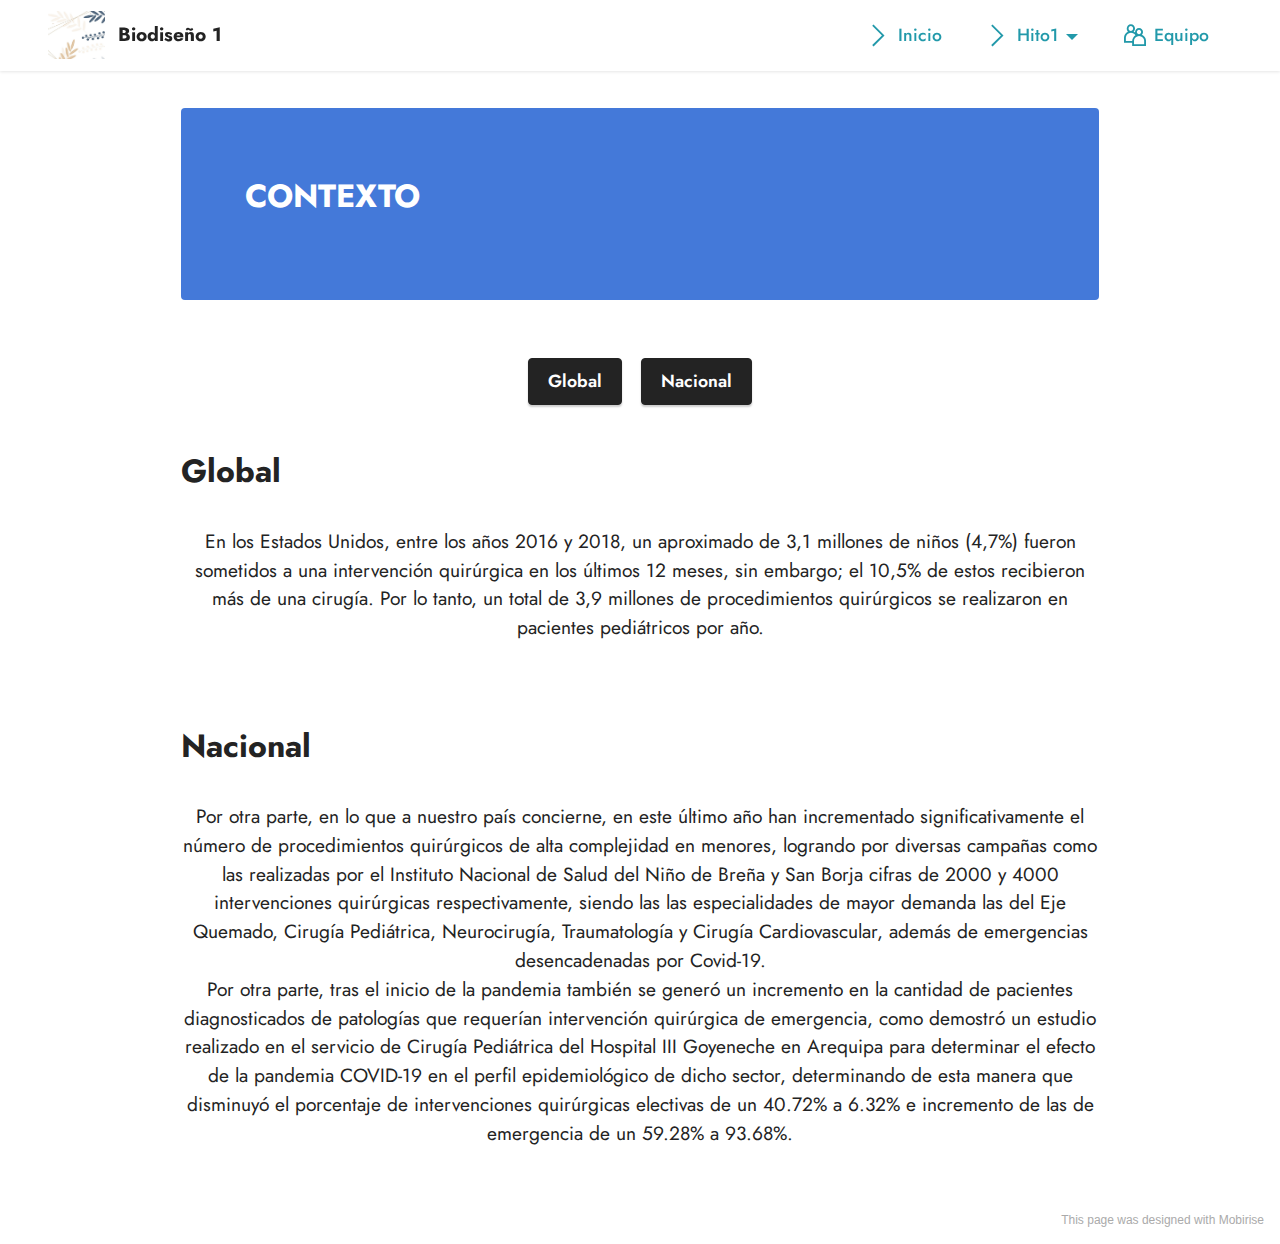
==== commit efd84ba8: "create github pages" ====
--- a/page1.html
+++ b/page1.html
@@ -85,7 +85,7 @@
         <div class="row justify-content-center">
             <div class="col-md-12 col-lg-4">
                 <div class="mbr-section-btn align-center"><a class="btn btn-black display-4" href="page1.html#content4-d">Global</a>
-                    <a class="btn btn-black display-4" href="page1.html#content5-c">Nacional</a></div>
+                    <a class="btn btn-black display-4" href="page1.html#content4-l">Nacional</a></div>
             </div>
         </div>
     </div>
@@ -99,26 +99,28 @@
             <div class="title col-md-12 col-lg-10">
                 <h3 class="mbr-section-title mbr-fonts-style align-center mb-4 display-5">
                     <strong>Global</strong></h3>
-                <h4 class="mbr-section-subtitle align-center mbr-fonts-style mb-4 display-7">En los Estados Unidos, entre los años 2016 y 2018, un aproximado de 3,1 millones de niños (4,7%) fueron sometidos a una intervención quirúrgica en los últimos 12 meses, sin embargo; el 10,5% de estos recibieron más de una cirugía. Por lo tanto, un total de 3,9 millones de procedimientos quirúrgicos se realizaron en pacientes pediátricos por año</h4>
+                <h4 class="mbr-section-subtitle align-center mbr-fonts-style mb-4 display-7">En los Estados Unidos, entre los años 2016 y 2018, un aproximado de 3,1 millones de niños (4,7%) fueron sometidos a una intervención quirúrgica en los últimos 12 meses, sin embargo; el 10,5% de estos recibieron más de una cirugía. Por lo tanto, un total de 3,9 millones de procedimientos quirúrgicos se realizaron en pacientes pediátricos por año.</h4>
                 
             </div>
         </div>
     </div>
 </section>
 
-<section data-bs-version="5.1" class="content5 cid-sImKdJnAFs" id="content5-c">
+<section data-bs-version="5.1" class="content4 cid-sIrRFBYYLl" id="content4-l">
+    
     
     <div class="container">
         <div class="row justify-content-center">
-            <div class="col-md-12 col-lg-8">
+            <div class="title col-md-12 col-lg-10">
+                <h3 class="mbr-section-title mbr-fonts-style align-center mb-4 display-5">
+                    <strong>Nacional</strong></h3>
+                <h4 class="mbr-section-subtitle align-center mbr-fonts-style mb-4 display-7">Por otra parte, en lo que a nuestro país concierne, en este último año han incrementado significativamente el número de procedimientos quirúrgicos de alta complejidad en menores, logrando por diversas campañas como las realizadas por el Instituto Nacional de Salud del Niño de Breña y San Borja cifras de 2000 y 4000 intervenciones quirúrgicas respectivamente, siendo las las especialidades de mayor demanda las del Eje Quemado, Cirugía Pediátrica, Neurocirugía, Traumatología y Cirugía Cardiovascular, además de emergencias desencadenadas por Covid-19.
+<div>Por otra parte, tras el inicio de la pandemia también se generó un incremento en la cantidad de pacientes diagnosticados de patologías que requerían intervención quirúrgica de emergencia, como demostró un estudio realizado en el servicio de Cirugía Pediátrica del Hospital III Goyeneche en Arequipa para determinar el efecto de la pandemia COVID-19 en el perfil epidemiológico de dicho sector, determinando de esta manera que disminuyó el porcentaje de intervenciones quirúrgicas electivas de un 40.72% a 6.32% e incremento de las de emergencia de un 59.28% a 93.68%.</div></h4>
                 
-                <h4 class="mbr-section-subtitle mbr-fonts-style mb-4 display-5"><strong>
-                    Nacional</strong></h4>
-                <p class="mbr-text mbr-fonts-style display-7">Por otra parte, en lo que a nuestro país concierne, en este último año han incrementado significativamente el número de procedimientos quirúrgicos de alta complejidad en menores, logrando por diversas campañas como las realizadas por el Instituto Nacional de Salud del Niño de Breña y San Borja cifras de 2000 y 4000 intervenciones quirúrgicas respectivamente, siendo las las especialidades de mayor demanda las del Eje Quemado, Cirugía Pediátrica, Neurocirugía, Traumatología y  Cirugía Cardiovascular, además de emergencias desencadenadas por Covid-19. <br>Por otra parte, tras el inicio de la pandemia también se generó un incremento en la cantidad de pacientes diagnosticados de patologías que requerían intervención quirúrgica de emergencia, como demostró un estudio realizado en el servicio de Cirugía Pediátrica del Hospital III Goyeneche en Arequipa para determinar el efecto de la pandemia COVID-19 en el perfil epidemiológico de dicho sector, determinando de esta manera que disminuyó el porcentaje de intervenciones quirúrgicas electivas de un 40.72% a 6.32% e incremento de las de emergencia de un 59.28% a 93.68%.</p>
             </div>
         </div>
     </div>
-</section><section style="background-color: #fff; font-family: -apple-system, BlinkMacSystemFont, 'Segoe UI', 'Roboto', 'Helvetica Neue', Arial, sans-serif; color:#aaa; font-size:12px; padding: 0; align-items: center; display: flex;"><a href="https://mobirise.site/j" style="flex: 1 1; height: 3rem; padding-left: 1rem;"></a><p style="flex: 0 0 auto; margin:0; padding-right:1rem;">Built with Mobirise - <a href="https://mobirise.site/l" style="color:#aaa;">Click now</a></p></section><script src="assets/bootstrap/js/bootstrap.bundle.min.js"></script>  <script src="assets/smoothscroll/smooth-scroll.js"></script>  <script src="assets/ytplayer/index.js"></script>  <script src="assets/dropdown/js/navbar-dropdown.js"></script>  <script src="assets/theme/js/script.js"></script>  
+</section><section style="background-color: #fff; font-family: -apple-system, BlinkMacSystemFont, 'Segoe UI', 'Roboto', 'Helvetica Neue', Arial, sans-serif; color:#aaa; font-size:12px; padding: 0; align-items: center; display: flex;"><a href="https://mobirise.site/p" style="flex: 1 1; height: 3rem; padding-left: 1rem;"></a><p style="flex: 0 0 auto; margin:0; padding-right:1rem;">This <a href="https://mobirise.site/e" style="color:#aaa;">page</a> was designed with Mobirise</p></section><script src="assets/bootstrap/js/bootstrap.bundle.min.js"></script>  <script src="assets/smoothscroll/smooth-scroll.js"></script>  <script src="assets/ytplayer/index.js"></script>  <script src="assets/dropdown/js/navbar-dropdown.js"></script>  <script src="assets/theme/js/script.js"></script>  
   
   
 </body>
--- a/assets/mobirise/css/mbr-additional.css
+++ b/assets/mobirise/css/mbr-additional.css
@@ -1455,13 +1455,13 @@
 .cid-sImKepQpDN .mbr-section-title {
   text-align: left;
 }
-.cid-sImKdJnAFs {
+.cid-sIrRFBYYLl {
   padding-top: 2rem;
-  padding-bottom: 6rem;
+  padding-bottom: 1rem;
   background-color: #ffffff;
 }
-.cid-sImKdJnAFs .mbr-text {
-  text-align: center;
+.cid-sIrRFBYYLl .mbr-section-title {
+  text-align: left;
 }
 .cid-sImADsHdlr {
   z-index: 1000;
--- a/assets/mobirise/css/mbr-additional.css
+++ b/assets/mobirise/css/mbr-additional.css
@@ -1455,13 +1455,13 @@
 .cid-sImKepQpDN .mbr-section-title {
   text-align: left;
 }
-.cid-sImKdJnAFs {
+.cid-sIrRFBYYLl {
   padding-top: 2rem;
-  padding-bottom: 6rem;
+  padding-bottom: 1rem;
   background-color: #ffffff;
 }
-.cid-sImKdJnAFs .mbr-text {
-  text-align: center;
+.cid-sIrRFBYYLl .mbr-section-title {
+  text-align: left;
 }
 .cid-sImADsHdlr {
   z-index: 1000;
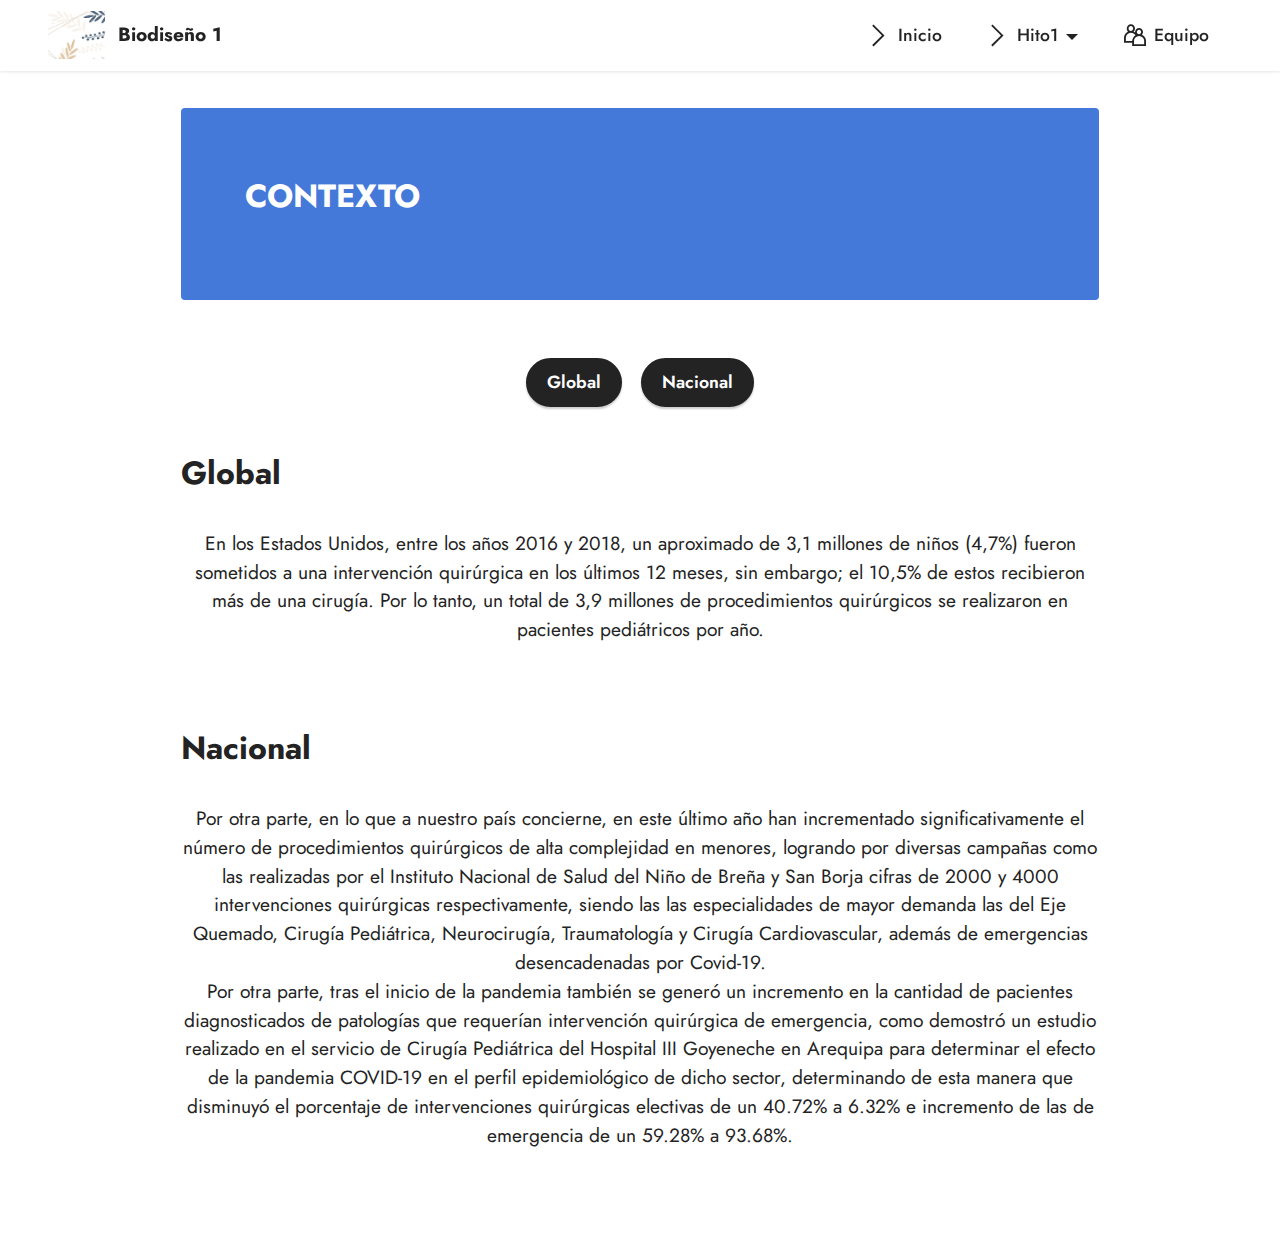
==== commit a9759cc0: "create github pages" ====
--- a/page1.html
+++ b/page1.html
@@ -15,6 +15,7 @@
   <link rel="stylesheet" href="assets/bootstrap/css/bootstrap.min.css">
   <link rel="stylesheet" href="assets/bootstrap/css/bootstrap-grid.min.css">
   <link rel="stylesheet" href="assets/bootstrap/css/bootstrap-reboot.min.css">
+  <link rel="stylesheet" href="assets/animatecss/animate.css">
   <link rel="stylesheet" href="assets/dropdown/css/style.css">
   <link rel="stylesheet" href="assets/socicon/css/styles.css">
   <link rel="stylesheet" href="assets/theme/css/style.css">
@@ -50,7 +51,7 @@
                 </div>
             </button>
             <div class="collapse navbar-collapse" id="navbarSupportedContent">
-                <ul class="navbar-nav nav-dropdown nav-right" data-app-modern-menu="true"><li class="nav-item"><a class="nav-link link text-primary display-4" href="index.html"><span class="mobi-mbri mobi-mbri-arrow-next mbr-iconfont mbr-iconfont-btn"></span>Inicio</a></li><li class="nav-item dropdown"><a class="nav-link link dropdown-toggle text-primary display-4" href="#" data-toggle="dropdown-submenu" data-bs-toggle="dropdown" data-bs-auto-close="outside" aria-expanded="false"><span class="mobi-mbri mobi-mbri-arrow-next mbr-iconfont mbr-iconfont-btn"></span>Hito1</a><div class="dropdown-menu" aria-labelledby="dropdown-undefined"><a class="dropdown-item text-primary display-4" href="page1.html#top">Contexto</a><a class="show dropdown-item text-primary display-4" href="page2.html" data-bs-toggle="dropdown" data-bs-auto-close="outside" aria-expanded="false">Problemática</a><a class="show dropdown-item text-primary display-4" href="page3.html" data-bs-toggle="dropdown" data-bs-auto-close="outside" aria-expanded="false">Efectos</a><a class="dropdown-item text-primary display-4" href="page4.html" data-bs-toggle="dropdown" data-bs-auto-close="outside" aria-expanded="false">Impacto</a><a class="show dropdown-item text-primary display-4" href="#" data-bs-toggle="dropdown" data-bs-auto-close="outside" aria-expanded="false">Causas</a><a class="show dropdown-item text-primary display-4" href="#" data-bs-toggle="dropdown" data-bs-auto-close="outside" aria-expanded="false">Factores</a></div></li><li class="nav-item"><a class="nav-link link show text-primary display-4" href="#" data-bs-auto-close="outside" aria-expanded="false"><span class="mobi-mbri mobi-mbri-users mbr-iconfont mbr-iconfont-btn"></span>Equipo</a></li></ul>
+                <ul class="navbar-nav nav-dropdown nav-right" data-app-modern-menu="true"><li class="nav-item"><a class="nav-link link text-black display-4" href="index.html"><span class="mobi-mbri mobi-mbri-arrow-next mbr-iconfont mbr-iconfont-btn"></span>Inicio</a></li><li class="nav-item dropdown"><a class="nav-link link dropdown-toggle text-black display-4" href="#" data-toggle="dropdown-submenu" data-bs-toggle="dropdown" data-bs-auto-close="outside" aria-expanded="false"><span class="mobi-mbri mobi-mbri-arrow-next mbr-iconfont mbr-iconfont-btn"></span>Hito1</a><div class="dropdown-menu" aria-labelledby="dropdown-undefined"><a class="dropdown-item text-black display-4" href="page1.html#top">Contexto</a><a class="show dropdown-item text-black display-4" href="page2.html" data-bs-toggle="dropdown" data-bs-auto-close="outside" aria-expanded="false">Problemática</a><a class="show dropdown-item text-black display-4" href="page3.html" data-bs-toggle="dropdown" data-bs-auto-close="outside" aria-expanded="false">Efectos</a><a class="dropdown-item text-black display-4" href="page4.html" data-bs-toggle="dropdown" data-bs-auto-close="outside" aria-expanded="false">Impacto</a><a class="show dropdown-item text-black display-4" href="#" data-bs-toggle="dropdown" data-bs-auto-close="outside" aria-expanded="false">Causas</a><a class="show dropdown-item text-black display-4" href="#" data-bs-toggle="dropdown" data-bs-auto-close="outside" aria-expanded="false">Factores</a></div></li><li class="nav-item"><a class="nav-link link show text-black display-4" href="index.html#clients2-u" data-bs-auto-close="outside" aria-expanded="false"><span class="mobi-mbri mobi-mbri-users mbr-iconfont mbr-iconfont-btn"></span>Equipo</a></li></ul>
                 
                 
             </div>
@@ -120,8 +121,10 @@
             </div>
         </div>
     </div>
-</section><section style="background-color: #fff; font-family: -apple-system, BlinkMacSystemFont, 'Segoe UI', 'Roboto', 'Helvetica Neue', Arial, sans-serif; color:#aaa; font-size:12px; padding: 0; align-items: center; display: flex;"><a href="https://mobirise.site/p" style="flex: 1 1; height: 3rem; padding-left: 1rem;"></a><p style="flex: 0 0 auto; margin:0; padding-right:1rem;">This <a href="https://mobirise.site/e" style="color:#aaa;">page</a> was designed with Mobirise</p></section><script src="assets/bootstrap/js/bootstrap.bundle.min.js"></script>  <script src="assets/smoothscroll/smooth-scroll.js"></script>  <script src="assets/ytplayer/index.js"></script>  <script src="assets/dropdown/js/navbar-dropdown.js"></script>  <script src="assets/theme/js/script.js"></script>  
+</section><section style="background-color: #fff; font-family: -apple-system, BlinkMacSystemFont, 'Segoe UI', 'Roboto', 'Helvetica Neue', Arial, sans-serif; color:#aaa; font-size:12px; padding: 0; align-items: center; display: flex;"><a href="https://mobirise.site/s" style="flex: 1 1; height: 3rem; padding-left: 1rem;"></a><p style="flex: 0 0 auto; margin:0; padding-right:1rem;"><a href="https://mobirise.site" style="color:#aaa;">mobirise.com</a> simple creator</p></section><script src="assets/bootstrap/js/bootstrap.bundle.min.js"></script>  <script src="assets/smoothscroll/smooth-scroll.js"></script>  <script src="assets/ytplayer/index.js"></script>  <script src="assets/dropdown/js/navbar-dropdown.js"></script>  <script src="assets/theme/js/script.js"></script>  
   
   
-</body>
+ <div id="scrollToTop" class="scrollToTop mbr-arrow-up"><a style="text-align: center;"><i class="mbr-arrow-up-icon mbr-arrow-up-icon-cm cm-icon cm-icon-smallarrow-up"></i></a></div>
+    <input name="animation" type="hidden">
+  </body>
 </html>--- a/assets/mobirise/css/mbr-additional.css
+++ b/assets/mobirise/css/mbr-additional.css
@@ -1,3 +1,6 @@
+.btn {
+  border-width: 2px;
+}
 body {
   font-family: Jost;
 }
@@ -289,7 +292,7 @@
 .btn-primary-outline,
 .btn-primary-outline:active {
   background-color: transparent !important;
-  border-color: transparent;
+  border-color: #2299aa;
   color: #2299aa;
 }
 .btn-primary-outline:hover,
@@ -298,7 +301,7 @@
 .btn-primary-outline.active {
   color: #145862 !important;
   background-color: transparent!important;
-  border-color: transparent!important;
+  border-color: #145862 !important;
   box-shadow: none!important;
 }
 .btn-primary-outline.disabled,
@@ -310,7 +313,7 @@
 .btn-secondary-outline,
 .btn-secondary-outline:active {
   background-color: transparent !important;
-  border-color: transparent;
+  border-color: #ff6666;
   color: #ff6666;
 }
 .btn-secondary-outline:hover,
@@ -319,7 +322,7 @@
 .btn-secondary-outline.active {
   color: #ff0f0f !important;
   background-color: transparent!important;
-  border-color: transparent!important;
+  border-color: #ff0f0f !important;
   box-shadow: none!important;
 }
 .btn-secondary-outline.disabled,
@@ -331,7 +334,7 @@
 .btn-info-outline,
 .btn-info-outline:active {
   background-color: transparent !important;
-  border-color: transparent;
+  border-color: #ab7dff;
   color: #ab7dff;
 }
 .btn-info-outline:hover,
@@ -340,7 +343,7 @@
 .btn-info-outline.active {
   color: #7326ff !important;
   background-color: transparent!important;
-  border-color: transparent!important;
+  border-color: #7326ff !important;
   box-shadow: none!important;
 }
 .btn-info-outline.disabled,
@@ -352,7 +355,7 @@
 .btn-success-outline,
 .btn-success-outline:active {
   background-color: transparent !important;
-  border-color: transparent;
+  border-color: #22a5e5;
   color: #22a5e5;
 }
 .btn-success-outline:hover,
@@ -361,7 +364,7 @@
 .btn-success-outline.active {
   color: #13709e !important;
   background-color: transparent!important;
-  border-color: transparent!important;
+  border-color: #13709e !important;
   box-shadow: none!important;
 }
 .btn-success-outline.disabled,
@@ -373,7 +376,7 @@
 .btn-warning-outline,
 .btn-warning-outline:active {
   background-color: transparent !important;
-  border-color: transparent;
+  border-color: #ffe161;
   color: #ffe161;
 }
 .btn-warning-outline:hover,
@@ -382,7 +385,7 @@
 .btn-warning-outline.active {
   color: #ffd10a !important;
   background-color: transparent!important;
-  border-color: transparent!important;
+  border-color: #ffd10a !important;
   box-shadow: none!important;
 }
 .btn-warning-outline.disabled,
@@ -394,7 +397,7 @@
 .btn-danger-outline,
 .btn-danger-outline:active {
   background-color: transparent !important;
-  border-color: transparent;
+  border-color: #ff9966;
   color: #ff9966;
 }
 .btn-danger-outline:hover,
@@ -403,7 +406,7 @@
 .btn-danger-outline.active {
   color: #ff5f0f !important;
   background-color: transparent!important;
-  border-color: transparent!important;
+  border-color: #ff5f0f !important;
   box-shadow: none!important;
 }
 .btn-danger-outline.disabled,
@@ -415,7 +418,7 @@
 .btn-black-outline,
 .btn-black-outline:active {
   background-color: transparent !important;
-  border-color: transparent;
+  border-color: #232323;
   color: #232323;
 }
 .btn-black-outline:hover,
@@ -424,7 +427,7 @@
 .btn-black-outline.active {
   color: #000000 !important;
   background-color: transparent!important;
-  border-color: transparent!important;
+  border-color: #000000 !important;
   box-shadow: none!important;
 }
 .btn-black-outline.disabled,
@@ -436,7 +439,7 @@
 .btn-white-outline,
 .btn-white-outline:active {
   background-color: transparent !important;
-  border-color: transparent;
+  border-color: #fafafa;
   color: #fafafa;
 }
 .btn-white-outline:hover,
@@ -445,7 +448,7 @@
 .btn-white-outline.active {
   color: #cfcfcf !important;
   background-color: transparent!important;
-  border-color: transparent!important;
+  border-color: #cfcfcf !important;
   box-shadow: none!important;
 }
 .btn-white-outline.disabled,
@@ -549,6 +552,12 @@
 .alert-danger {
   background-color: #ff9966;
 }
+.mbr-section-btn a.btn:not(.btn-form) {
+  border-radius: 100px;
+}
+.mbr-gallery-filter li a {
+  border-radius: 100px !important;
+}
 .mbr-gallery-filter li.active .btn {
   background-color: #2299aa;
   border-color: #2299aa;
@@ -557,6 +566,9 @@
 .mbr-gallery-filter li.active .btn:focus {
   box-shadow: none;
 }
+.nav-tabs .nav-link {
+  border-radius: 100px !important;
+}
 a,
 a:hover {
   color: #2299aa;
@@ -582,8 +594,8 @@
   color: #ffffff;
 }
 /* Scroll to top button*/
-.scrollToTop_wraper {
-  display: none;
+#scrollToTop a {
+  border-radius: 100px;
 }
 .form-control {
   font-family: 'Jost', sans-serif;
@@ -612,6 +624,19 @@
   border-color: #2299aa;
 }
 /* Forms */
+.mbr-form .input-group-btn a.btn {
+  border-radius: 100px !important;
+}
+.mbr-form .input-group-btn a.btn:hover {
+  box-shadow: 0 10px 40px 0 rgba(0, 0, 0, 0.2);
+}
+.mbr-form .input-group-btn button[type="submit"] {
+  border-radius: 100px !important;
+  padding: 1rem 3rem;
+}
+.mbr-form .input-group-btn button[type="submit"]:hover {
+  box-shadow: 0 10px 40px 0 rgba(0, 0, 0, 0.2);
+}
 .jq-selectbox li:hover,
 .jq-selectbox li.selected {
   background-color: #2299aa;
@@ -1035,8 +1060,8 @@
   }
 }
 .cid-sImBMCjNon {
-  padding-top: 10rem;
-  padding-bottom: 8rem;
+  padding-top: 5rem;
+  padding-bottom: 5rem;
   background-image: url("../../../assets/images/background8.jpg");
 }
 .cid-sImBMCjNon .card-wrapper {
@@ -1056,6 +1081,209 @@
 @media (min-width: 992px) {
   .cid-sImBMCjNon .card-wrapper {
     padding: 4rem;
+  }
+}
+.cid-sIs10TPlzy {
+  padding-top: 0rem;
+  padding-bottom: 0rem;
+  background-color: #ffffff;
+}
+@media (min-width: 992px) {
+  .cid-sIs10TPlzy .carousel {
+    min-height: 500px;
+  }
+  .cid-sIs10TPlzy .carousel img {
+    max-height: 500px;
+    object-fit: contain;
+  }
+}
+@media (max-width: 991px) and (min-width: 768px) {
+  .cid-sIs10TPlzy .carousel {
+    min-height: 325px;
+  }
+  .cid-sIs10TPlzy .carousel img {
+    max-height: 325px;
+    object-fit: contain;
+  }
+}
+@media (max-width: 767px) {
+  .cid-sIs10TPlzy .carousel {
+    min-height: 275px;
+  }
+  .cid-sIs10TPlzy .carousel img {
+    max-height: 275px;
+    object-fit: contain;
+  }
+  .cid-sIs10TPlzy .container .carousel-control {
+    margin-bottom: 0;
+  }
+  .cid-sIs10TPlzy .content-slider-wrap {
+    width: 100% !important;
+  }
+}
+.cid-sIs10TPlzy .carousel,
+.cid-sIs10TPlzy .carousel-inner {
+  display: flex;
+  align-items: center;
+}
+.cid-sIs10TPlzy .item-wrapper {
+  width: 100%;
+}
+.cid-sIs10TPlzy .carousel-caption {
+  bottom: 40px;
+}
+.cid-sIs10TPlzy .carousel-control:hover {
+  background: #1b1b1b;
+  color: #fff;
+  opacity: 1;
+}
+.cid-sIs10TPlzy .mobi-mbri-arrow-next {
+  margin-left: 5px;
+}
+.cid-sIs10TPlzy .mobi-mbri-arrow-prev {
+  margin-right: 5px;
+}
+.cid-sIs10TPlzy .container .carousel-indicators {
+  margin-bottom: 3px;
+}
+.cid-sIs10TPlzy .carousel-control {
+  top: 50%;
+  width: 60px;
+  height: 60px;
+  margin-top: -1.5rem;
+  font-size: 22px;
+  background-color: rgba(0, 0, 0, 0.5);
+  border: 2px solid #fff;
+  border-radius: 50%;
+  transition: all 0.3s;
+}
+.cid-sIs10TPlzy .carousel-control.carousel-control-prev {
+  left: 0;
+  margin-left: 2.5rem;
+}
+.cid-sIs10TPlzy .carousel-control.carousel-control-next {
+  right: 0;
+  margin-right: 2.5rem;
+}
+@media (max-width: 767px) {
+  .cid-sIs10TPlzy .carousel-control {
+    top: auto;
+    bottom: 1rem;
+  }
+}
+.cid-sIs10TPlzy .carousel-indicators {
+  position: absolute;
+  bottom: 0;
+  margin-bottom: 1.5rem !important;
+}
+.cid-sIs10TPlzy .carousel-indicators li {
+  max-width: 15px;
+  height: 15px;
+  width: 15px;
+  max-height: 15px;
+  margin: 3px;
+  background-color: rgba(0, 0, 0, 0.5);
+  border: 2px solid #fff;
+  border-radius: 50%;
+  opacity: 0.5;
+  transition: all 0.3s;
+}
+.cid-sIs10TPlzy .carousel-indicators li.active,
+.cid-sIs10TPlzy .carousel-indicators li:hover {
+  opacity: 0.9;
+}
+.cid-sIs10TPlzy .carousel-indicators li::after,
+.cid-sIs10TPlzy .carousel-indicators li::before {
+  content: none;
+}
+.cid-sIs10TPlzy .carousel-indicators.ie-fix {
+  left: 50%;
+  display: block;
+  width: 60%;
+  margin-left: -30%;
+  text-align: center;
+}
+@media (max-width: 768px) {
+  .cid-sIs10TPlzy .carousel-indicators {
+    display: none !important;
+  }
+}
+.cid-sIs4BL6cXV {
+  padding-top: 2rem;
+  padding-bottom: 0rem;
+  background-color: #22a5e5;
+}
+.cid-sIs4BL6cXV .mbr-section-title {
+  color: #ffffff;
+}
+.cid-sIs3d6ud06 {
+  padding-top: 2rem;
+  padding-bottom: 2rem;
+  background-color: #ffffff;
+}
+.cid-sIs3d6ud06 .img-wrapper {
+  text-align: center;
+}
+.cid-sIs3d6ud06 img {
+  margin: auto;
+  width: 140px;
+  padding-bottom: 2rem;
+}
+.cid-sIs3d6ud06 .row {
+  align-items: flex-start;
+}
+.cid-sIs3d6ud06 .card-wrapper {
+  border-radius: 4px;
+  background: #9fdbf8;
+}
+@media (max-width: 992px) {
+  .cid-sIs3d6ud06 .card-wrapper {
+    margin-bottom: 2rem;
+  }
+}
+@media (min-width: 768px) {
+  .cid-sIs3d6ud06 .card-wrapper {
+    padding: 2rem;
+  }
+}
+@media (max-width: 767px) {
+  .cid-sIs3d6ud06 .card-wrapper {
+    padding: 1rem;
+  }
+}
+.cid-sIs3mBTVWU {
+  padding-top: 0rem;
+  padding-bottom: 2rem;
+  background-color: #ffffff;
+}
+.cid-sIs3mBTVWU .img-wrapper {
+  text-align: center;
+}
+.cid-sIs3mBTVWU img {
+  margin: auto;
+  width: 140px;
+  padding-bottom: 2rem;
+}
+.cid-sIs3mBTVWU .row {
+  align-items: flex-start;
+}
+.cid-sIs3mBTVWU .card-wrapper {
+  border-radius: 4px;
+  background: #9fdbf8;
+}
+@media (max-width: 992px) {
+  .cid-sIs3mBTVWU .card-wrapper {
+    margin-bottom: 2rem;
+  }
+}
+@media (min-width: 768px) {
+  .cid-sIs3mBTVWU .card-wrapper {
+    padding: 2rem;
+  }
+}
+@media (max-width: 767px) {
+  .cid-sIs3mBTVWU .card-wrapper {
+    padding: 1rem;
   }
 }
 .cid-sImADsHdlr {
--- a/assets/mobirise/css/mbr-additional.css
+++ b/assets/mobirise/css/mbr-additional.css
@@ -1,3 +1,6 @@
+.btn {
+  border-width: 2px;
+}
 body {
   font-family: Jost;
 }
@@ -289,7 +292,7 @@
 .btn-primary-outline,
 .btn-primary-outline:active {
   background-color: transparent !important;
-  border-color: transparent;
+  border-color: #2299aa;
   color: #2299aa;
 }
 .btn-primary-outline:hover,
@@ -298,7 +301,7 @@
 .btn-primary-outline.active {
   color: #145862 !important;
   background-color: transparent!important;
-  border-color: transparent!important;
+  border-color: #145862 !important;
   box-shadow: none!important;
 }
 .btn-primary-outline.disabled,
@@ -310,7 +313,7 @@
 .btn-secondary-outline,
 .btn-secondary-outline:active {
   background-color: transparent !important;
-  border-color: transparent;
+  border-color: #ff6666;
   color: #ff6666;
 }
 .btn-secondary-outline:hover,
@@ -319,7 +322,7 @@
 .btn-secondary-outline.active {
   color: #ff0f0f !important;
   background-color: transparent!important;
-  border-color: transparent!important;
+  border-color: #ff0f0f !important;
   box-shadow: none!important;
 }
 .btn-secondary-outline.disabled,
@@ -331,7 +334,7 @@
 .btn-info-outline,
 .btn-info-outline:active {
   background-color: transparent !important;
-  border-color: transparent;
+  border-color: #ab7dff;
   color: #ab7dff;
 }
 .btn-info-outline:hover,
@@ -340,7 +343,7 @@
 .btn-info-outline.active {
   color: #7326ff !important;
   background-color: transparent!important;
-  border-color: transparent!important;
+  border-color: #7326ff !important;
   box-shadow: none!important;
 }
 .btn-info-outline.disabled,
@@ -352,7 +355,7 @@
 .btn-success-outline,
 .btn-success-outline:active {
   background-color: transparent !important;
-  border-color: transparent;
+  border-color: #22a5e5;
   color: #22a5e5;
 }
 .btn-success-outline:hover,
@@ -361,7 +364,7 @@
 .btn-success-outline.active {
   color: #13709e !important;
   background-color: transparent!important;
-  border-color: transparent!important;
+  border-color: #13709e !important;
   box-shadow: none!important;
 }
 .btn-success-outline.disabled,
@@ -373,7 +376,7 @@
 .btn-warning-outline,
 .btn-warning-outline:active {
   background-color: transparent !important;
-  border-color: transparent;
+  border-color: #ffe161;
   color: #ffe161;
 }
 .btn-warning-outline:hover,
@@ -382,7 +385,7 @@
 .btn-warning-outline.active {
   color: #ffd10a !important;
   background-color: transparent!important;
-  border-color: transparent!important;
+  border-color: #ffd10a !important;
   box-shadow: none!important;
 }
 .btn-warning-outline.disabled,
@@ -394,7 +397,7 @@
 .btn-danger-outline,
 .btn-danger-outline:active {
   background-color: transparent !important;
-  border-color: transparent;
+  border-color: #ff9966;
   color: #ff9966;
 }
 .btn-danger-outline:hover,
@@ -403,7 +406,7 @@
 .btn-danger-outline.active {
   color: #ff5f0f !important;
   background-color: transparent!important;
-  border-color: transparent!important;
+  border-color: #ff5f0f !important;
   box-shadow: none!important;
 }
 .btn-danger-outline.disabled,
@@ -415,7 +418,7 @@
 .btn-black-outline,
 .btn-black-outline:active {
   background-color: transparent !important;
-  border-color: transparent;
+  border-color: #232323;
   color: #232323;
 }
 .btn-black-outline:hover,
@@ -424,7 +427,7 @@
 .btn-black-outline.active {
   color: #000000 !important;
   background-color: transparent!important;
-  border-color: transparent!important;
+  border-color: #000000 !important;
   box-shadow: none!important;
 }
 .btn-black-outline.disabled,
@@ -436,7 +439,7 @@
 .btn-white-outline,
 .btn-white-outline:active {
   background-color: transparent !important;
-  border-color: transparent;
+  border-color: #fafafa;
   color: #fafafa;
 }
 .btn-white-outline:hover,
@@ -445,7 +448,7 @@
 .btn-white-outline.active {
   color: #cfcfcf !important;
   background-color: transparent!important;
-  border-color: transparent!important;
+  border-color: #cfcfcf !important;
   box-shadow: none!important;
 }
 .btn-white-outline.disabled,
@@ -549,6 +552,12 @@
 .alert-danger {
   background-color: #ff9966;
 }
+.mbr-section-btn a.btn:not(.btn-form) {
+  border-radius: 100px;
+}
+.mbr-gallery-filter li a {
+  border-radius: 100px !important;
+}
 .mbr-gallery-filter li.active .btn {
   background-color: #2299aa;
   border-color: #2299aa;
@@ -557,6 +566,9 @@
 .mbr-gallery-filter li.active .btn:focus {
   box-shadow: none;
 }
+.nav-tabs .nav-link {
+  border-radius: 100px !important;
+}
 a,
 a:hover {
   color: #2299aa;
@@ -582,8 +594,8 @@
   color: #ffffff;
 }
 /* Scroll to top button*/
-.scrollToTop_wraper {
-  display: none;
+#scrollToTop a {
+  border-radius: 100px;
 }
 .form-control {
   font-family: 'Jost', sans-serif;
@@ -612,6 +624,19 @@
   border-color: #2299aa;
 }
 /* Forms */
+.mbr-form .input-group-btn a.btn {
+  border-radius: 100px !important;
+}
+.mbr-form .input-group-btn a.btn:hover {
+  box-shadow: 0 10px 40px 0 rgba(0, 0, 0, 0.2);
+}
+.mbr-form .input-group-btn button[type="submit"] {
+  border-radius: 100px !important;
+  padding: 1rem 3rem;
+}
+.mbr-form .input-group-btn button[type="submit"]:hover {
+  box-shadow: 0 10px 40px 0 rgba(0, 0, 0, 0.2);
+}
 .jq-selectbox li:hover,
 .jq-selectbox li.selected {
   background-color: #2299aa;
@@ -1035,8 +1060,8 @@
   }
 }
 .cid-sImBMCjNon {
-  padding-top: 10rem;
-  padding-bottom: 8rem;
+  padding-top: 5rem;
+  padding-bottom: 5rem;
   background-image: url("../../../assets/images/background8.jpg");
 }
 .cid-sImBMCjNon .card-wrapper {
@@ -1056,6 +1081,209 @@
 @media (min-width: 992px) {
   .cid-sImBMCjNon .card-wrapper {
     padding: 4rem;
+  }
+}
+.cid-sIs10TPlzy {
+  padding-top: 0rem;
+  padding-bottom: 0rem;
+  background-color: #ffffff;
+}
+@media (min-width: 992px) {
+  .cid-sIs10TPlzy .carousel {
+    min-height: 500px;
+  }
+  .cid-sIs10TPlzy .carousel img {
+    max-height: 500px;
+    object-fit: contain;
+  }
+}
+@media (max-width: 991px) and (min-width: 768px) {
+  .cid-sIs10TPlzy .carousel {
+    min-height: 325px;
+  }
+  .cid-sIs10TPlzy .carousel img {
+    max-height: 325px;
+    object-fit: contain;
+  }
+}
+@media (max-width: 767px) {
+  .cid-sIs10TPlzy .carousel {
+    min-height: 275px;
+  }
+  .cid-sIs10TPlzy .carousel img {
+    max-height: 275px;
+    object-fit: contain;
+  }
+  .cid-sIs10TPlzy .container .carousel-control {
+    margin-bottom: 0;
+  }
+  .cid-sIs10TPlzy .content-slider-wrap {
+    width: 100% !important;
+  }
+}
+.cid-sIs10TPlzy .carousel,
+.cid-sIs10TPlzy .carousel-inner {
+  display: flex;
+  align-items: center;
+}
+.cid-sIs10TPlzy .item-wrapper {
+  width: 100%;
+}
+.cid-sIs10TPlzy .carousel-caption {
+  bottom: 40px;
+}
+.cid-sIs10TPlzy .carousel-control:hover {
+  background: #1b1b1b;
+  color: #fff;
+  opacity: 1;
+}
+.cid-sIs10TPlzy .mobi-mbri-arrow-next {
+  margin-left: 5px;
+}
+.cid-sIs10TPlzy .mobi-mbri-arrow-prev {
+  margin-right: 5px;
+}
+.cid-sIs10TPlzy .container .carousel-indicators {
+  margin-bottom: 3px;
+}
+.cid-sIs10TPlzy .carousel-control {
+  top: 50%;
+  width: 60px;
+  height: 60px;
+  margin-top: -1.5rem;
+  font-size: 22px;
+  background-color: rgba(0, 0, 0, 0.5);
+  border: 2px solid #fff;
+  border-radius: 50%;
+  transition: all 0.3s;
+}
+.cid-sIs10TPlzy .carousel-control.carousel-control-prev {
+  left: 0;
+  margin-left: 2.5rem;
+}
+.cid-sIs10TPlzy .carousel-control.carousel-control-next {
+  right: 0;
+  margin-right: 2.5rem;
+}
+@media (max-width: 767px) {
+  .cid-sIs10TPlzy .carousel-control {
+    top: auto;
+    bottom: 1rem;
+  }
+}
+.cid-sIs10TPlzy .carousel-indicators {
+  position: absolute;
+  bottom: 0;
+  margin-bottom: 1.5rem !important;
+}
+.cid-sIs10TPlzy .carousel-indicators li {
+  max-width: 15px;
+  height: 15px;
+  width: 15px;
+  max-height: 15px;
+  margin: 3px;
+  background-color: rgba(0, 0, 0, 0.5);
+  border: 2px solid #fff;
+  border-radius: 50%;
+  opacity: 0.5;
+  transition: all 0.3s;
+}
+.cid-sIs10TPlzy .carousel-indicators li.active,
+.cid-sIs10TPlzy .carousel-indicators li:hover {
+  opacity: 0.9;
+}
+.cid-sIs10TPlzy .carousel-indicators li::after,
+.cid-sIs10TPlzy .carousel-indicators li::before {
+  content: none;
+}
+.cid-sIs10TPlzy .carousel-indicators.ie-fix {
+  left: 50%;
+  display: block;
+  width: 60%;
+  margin-left: -30%;
+  text-align: center;
+}
+@media (max-width: 768px) {
+  .cid-sIs10TPlzy .carousel-indicators {
+    display: none !important;
+  }
+}
+.cid-sIs4BL6cXV {
+  padding-top: 2rem;
+  padding-bottom: 0rem;
+  background-color: #22a5e5;
+}
+.cid-sIs4BL6cXV .mbr-section-title {
+  color: #ffffff;
+}
+.cid-sIs3d6ud06 {
+  padding-top: 2rem;
+  padding-bottom: 2rem;
+  background-color: #ffffff;
+}
+.cid-sIs3d6ud06 .img-wrapper {
+  text-align: center;
+}
+.cid-sIs3d6ud06 img {
+  margin: auto;
+  width: 140px;
+  padding-bottom: 2rem;
+}
+.cid-sIs3d6ud06 .row {
+  align-items: flex-start;
+}
+.cid-sIs3d6ud06 .card-wrapper {
+  border-radius: 4px;
+  background: #9fdbf8;
+}
+@media (max-width: 992px) {
+  .cid-sIs3d6ud06 .card-wrapper {
+    margin-bottom: 2rem;
+  }
+}
+@media (min-width: 768px) {
+  .cid-sIs3d6ud06 .card-wrapper {
+    padding: 2rem;
+  }
+}
+@media (max-width: 767px) {
+  .cid-sIs3d6ud06 .card-wrapper {
+    padding: 1rem;
+  }
+}
+.cid-sIs3mBTVWU {
+  padding-top: 0rem;
+  padding-bottom: 2rem;
+  background-color: #ffffff;
+}
+.cid-sIs3mBTVWU .img-wrapper {
+  text-align: center;
+}
+.cid-sIs3mBTVWU img {
+  margin: auto;
+  width: 140px;
+  padding-bottom: 2rem;
+}
+.cid-sIs3mBTVWU .row {
+  align-items: flex-start;
+}
+.cid-sIs3mBTVWU .card-wrapper {
+  border-radius: 4px;
+  background: #9fdbf8;
+}
+@media (max-width: 992px) {
+  .cid-sIs3mBTVWU .card-wrapper {
+    margin-bottom: 2rem;
+  }
+}
+@media (min-width: 768px) {
+  .cid-sIs3mBTVWU .card-wrapper {
+    padding: 2rem;
+  }
+}
+@media (max-width: 767px) {
+  .cid-sIs3mBTVWU .card-wrapper {
+    padding: 1rem;
   }
 }
 .cid-sImADsHdlr {
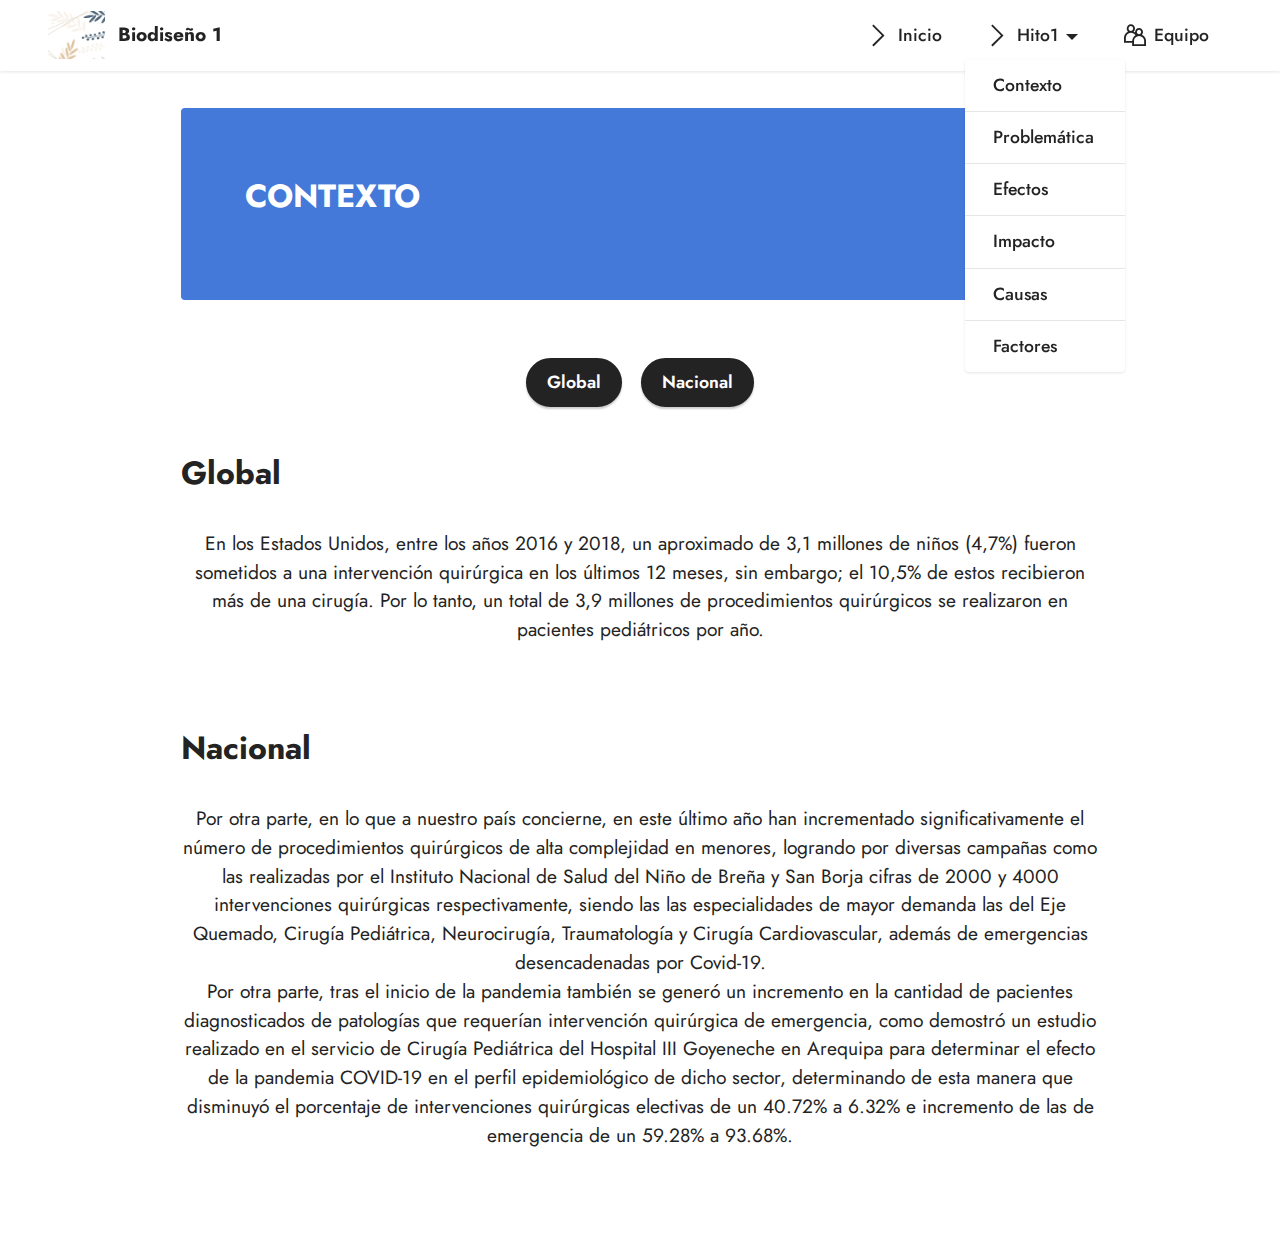
==== commit d0f9c855: "create github pages" ====
--- a/page1.html
+++ b/page1.html
@@ -51,7 +51,7 @@
                 </div>
             </button>
             <div class="collapse navbar-collapse" id="navbarSupportedContent">
-                <ul class="navbar-nav nav-dropdown nav-right" data-app-modern-menu="true"><li class="nav-item"><a class="nav-link link text-black display-4" href="index.html"><span class="mobi-mbri mobi-mbri-arrow-next mbr-iconfont mbr-iconfont-btn"></span>Inicio</a></li><li class="nav-item dropdown"><a class="nav-link link dropdown-toggle text-black display-4" href="#" data-toggle="dropdown-submenu" data-bs-toggle="dropdown" data-bs-auto-close="outside" aria-expanded="false"><span class="mobi-mbri mobi-mbri-arrow-next mbr-iconfont mbr-iconfont-btn"></span>Hito1</a><div class="dropdown-menu" aria-labelledby="dropdown-undefined"><a class="dropdown-item text-black display-4" href="page1.html#top">Contexto</a><a class="show dropdown-item text-black display-4" href="page2.html" data-bs-toggle="dropdown" data-bs-auto-close="outside" aria-expanded="false">Problemática</a><a class="show dropdown-item text-black display-4" href="page3.html" data-bs-toggle="dropdown" data-bs-auto-close="outside" aria-expanded="false">Efectos</a><a class="dropdown-item text-black display-4" href="page4.html" data-bs-toggle="dropdown" data-bs-auto-close="outside" aria-expanded="false">Impacto</a><a class="show dropdown-item text-black display-4" href="#" data-bs-toggle="dropdown" data-bs-auto-close="outside" aria-expanded="false">Causas</a><a class="show dropdown-item text-black display-4" href="#" data-bs-toggle="dropdown" data-bs-auto-close="outside" aria-expanded="false">Factores</a></div></li><li class="nav-item"><a class="nav-link link show text-black display-4" href="index.html#clients2-u" data-bs-auto-close="outside" aria-expanded="false"><span class="mobi-mbri mobi-mbri-users mbr-iconfont mbr-iconfont-btn"></span>Equipo</a></li></ul>
+                <ul class="navbar-nav nav-dropdown nav-right" data-app-modern-menu="true"><li class="nav-item"><a class="nav-link link text-black display-4" href="index.html"><span class="mobi-mbri mobi-mbri-arrow-next mbr-iconfont mbr-iconfont-btn"></span>Inicio</a></li><li class="nav-item dropdown open"><a class="nav-link link dropdown-toggle text-black show display-4" href="#" data-toggle="dropdown-submenu" data-bs-toggle="dropdown" data-bs-auto-close="outside" aria-expanded="true"><span class="mobi-mbri mobi-mbri-arrow-next mbr-iconfont mbr-iconfont-btn"></span>Hito1</a><div class="dropdown-menu show" aria-labelledby="dropdown-undefined" data-bs-popper="none"><a class="dropdown-item text-black display-4" href="page1.html#top">Contexto</a><a class="show dropdown-item text-black display-4" href="page2.html" data-bs-toggle="dropdown" data-bs-auto-close="outside" aria-expanded="false">Problemática</a><a class="show dropdown-item text-black display-4" href="page3.html" data-bs-toggle="dropdown" data-bs-auto-close="outside" aria-expanded="false">Efectos</a><a class="dropdown-item text-black display-4" href="page4.html" data-bs-toggle="dropdown" data-bs-auto-close="outside" aria-expanded="false">Impacto</a><a class="show dropdown-item text-black display-4" href="#" data-bs-toggle="dropdown" data-bs-auto-close="outside" aria-expanded="false">Causas</a><a class="show dropdown-item text-black display-4" href="#" data-bs-toggle="dropdown" data-bs-auto-close="outside" aria-expanded="false">Factores</a></div></li><li class="nav-item"><a class="nav-link link show text-black display-4" href="index.html#clients2-u" data-bs-auto-close="outside" aria-expanded="false"><span class="mobi-mbri mobi-mbri-users mbr-iconfont mbr-iconfont-btn"></span>Equipo</a></li></ul>
                 
                 
             </div>
@@ -121,7 +121,7 @@
             </div>
         </div>
     </div>
-</section><section style="background-color: #fff; font-family: -apple-system, BlinkMacSystemFont, 'Segoe UI', 'Roboto', 'Helvetica Neue', Arial, sans-serif; color:#aaa; font-size:12px; padding: 0; align-items: center; display: flex;"><a href="https://mobirise.site/s" style="flex: 1 1; height: 3rem; padding-left: 1rem;"></a><p style="flex: 0 0 auto; margin:0; padding-right:1rem;"><a href="https://mobirise.site" style="color:#aaa;">mobirise.com</a> simple creator</p></section><script src="assets/bootstrap/js/bootstrap.bundle.min.js"></script>  <script src="assets/smoothscroll/smooth-scroll.js"></script>  <script src="assets/ytplayer/index.js"></script>  <script src="assets/dropdown/js/navbar-dropdown.js"></script>  <script src="assets/theme/js/script.js"></script>  
+</section><section style="background-color: #fff; font-family: -apple-system, BlinkMacSystemFont, 'Segoe UI', 'Roboto', 'Helvetica Neue', Arial, sans-serif; color:#aaa; font-size:12px; padding: 0; align-items: center; display: flex;"><a href="https://mobirise.site/u" style="flex: 1 1; height: 3rem; padding-left: 1rem;"></a><p style="flex: 0 0 auto; margin:0; padding-right:1rem;">Mobirise free software - <a href="https://mobirise.site/o" style="color:#aaa;">Check this</a></p></section><script src="assets/bootstrap/js/bootstrap.bundle.min.js"></script>  <script src="assets/smoothscroll/smooth-scroll.js"></script>  <script src="assets/ytplayer/index.js"></script>  <script src="assets/dropdown/js/navbar-dropdown.js"></script>  <script src="assets/theme/js/script.js"></script>  
   
   
  <div id="scrollToTop" class="scrollToTop mbr-arrow-up"><a style="text-align: center;"><i class="mbr-arrow-up-icon mbr-arrow-up-icon-cm cm-icon cm-icon-smallarrow-up"></i></a></div>
--- a/assets/mobirise/css/mbr-additional.css
+++ b/assets/mobirise/css/mbr-additional.css
@@ -1286,6 +1286,75 @@
     padding: 1rem;
   }
 }
+.cid-sITEl7OGGj {
+  padding-top: 2rem;
+  padding-bottom: 2rem;
+  background-color: #232323;
+}
+.cid-sITEl7OGGj .row-links {
+  width: 100%;
+  justify-content: center;
+}
+.cid-sITEl7OGGj .social-row {
+  width: 100%;
+  justify-content: center;
+}
+.cid-sITEl7OGGj .media-container-row {
+  flex-direction: column;
+  justify-content: center;
+  align-items: center;
+}
+.cid-sITEl7OGGj .media-container-row .foot-menu {
+  list-style: none;
+  display: flex;
+  justify-content: center;
+  flex-wrap: wrap;
+  padding: 0;
+  margin-bottom: 0;
+}
+.cid-sITEl7OGGj .media-container-row .foot-menu li {
+  padding: 0 1rem 1rem 1rem;
+}
+.cid-sITEl7OGGj .media-container-row .foot-menu li p {
+  margin: 0;
+}
+.cid-sITEl7OGGj .media-container-row .social-list {
+  width: auto;
+  padding-left: 0;
+  margin-bottom: 0;
+  list-style: none;
+  display: flex;
+  flex-wrap: wrap;
+  justify-content: flex-end;
+}
+.cid-sITEl7OGGj .media-container-row .social-list .mbr-iconfont-social {
+  font-size: 1.5rem;
+  color: #ffffff;
+}
+.cid-sITEl7OGGj .media-container-row .social-list .soc-item {
+  margin: 0 .5rem;
+}
+.cid-sITEl7OGGj .media-container-row .social-list a {
+  margin: 0;
+  opacity: .5;
+  transition: .2s linear;
+}
+.cid-sITEl7OGGj .media-container-row .social-list a:hover {
+  opacity: 1;
+}
+@media (max-width: 767px) {
+  .cid-sITEl7OGGj .media-container-row .social-list {
+    -webkit-justify-content: center;
+    justify-content: center;
+  }
+}
+.cid-sITEl7OGGj .media-container-row .row-copirayt {
+  word-break: break-word;
+  width: 100%;
+}
+.cid-sITEl7OGGj .media-container-row .row-copirayt p {
+  width: 100%;
+}
 .cid-sImADsHdlr {
   z-index: 1000;
   width: 100%;
--- a/assets/mobirise/css/mbr-additional.css
+++ b/assets/mobirise/css/mbr-additional.css
@@ -1286,6 +1286,75 @@
     padding: 1rem;
   }
 }
+.cid-sITEl7OGGj {
+  padding-top: 2rem;
+  padding-bottom: 2rem;
+  background-color: #232323;
+}
+.cid-sITEl7OGGj .row-links {
+  width: 100%;
+  justify-content: center;
+}
+.cid-sITEl7OGGj .social-row {
+  width: 100%;
+  justify-content: center;
+}
+.cid-sITEl7OGGj .media-container-row {
+  flex-direction: column;
+  justify-content: center;
+  align-items: center;
+}
+.cid-sITEl7OGGj .media-container-row .foot-menu {
+  list-style: none;
+  display: flex;
+  justify-content: center;
+  flex-wrap: wrap;
+  padding: 0;
+  margin-bottom: 0;
+}
+.cid-sITEl7OGGj .media-container-row .foot-menu li {
+  padding: 0 1rem 1rem 1rem;
+}
+.cid-sITEl7OGGj .media-container-row .foot-menu li p {
+  margin: 0;
+}
+.cid-sITEl7OGGj .media-container-row .social-list {
+  width: auto;
+  padding-left: 0;
+  margin-bottom: 0;
+  list-style: none;
+  display: flex;
+  flex-wrap: wrap;
+  justify-content: flex-end;
+}
+.cid-sITEl7OGGj .media-container-row .social-list .mbr-iconfont-social {
+  font-size: 1.5rem;
+  color: #ffffff;
+}
+.cid-sITEl7OGGj .media-container-row .social-list .soc-item {
+  margin: 0 .5rem;
+}
+.cid-sITEl7OGGj .media-container-row .social-list a {
+  margin: 0;
+  opacity: .5;
+  transition: .2s linear;
+}
+.cid-sITEl7OGGj .media-container-row .social-list a:hover {
+  opacity: 1;
+}
+@media (max-width: 767px) {
+  .cid-sITEl7OGGj .media-container-row .social-list {
+    -webkit-justify-content: center;
+    justify-content: center;
+  }
+}
+.cid-sITEl7OGGj .media-container-row .row-copirayt {
+  word-break: break-word;
+  width: 100%;
+}
+.cid-sITEl7OGGj .media-container-row .row-copirayt p {
+  width: 100%;
+}
 .cid-sImADsHdlr {
   z-index: 1000;
   width: 100%;
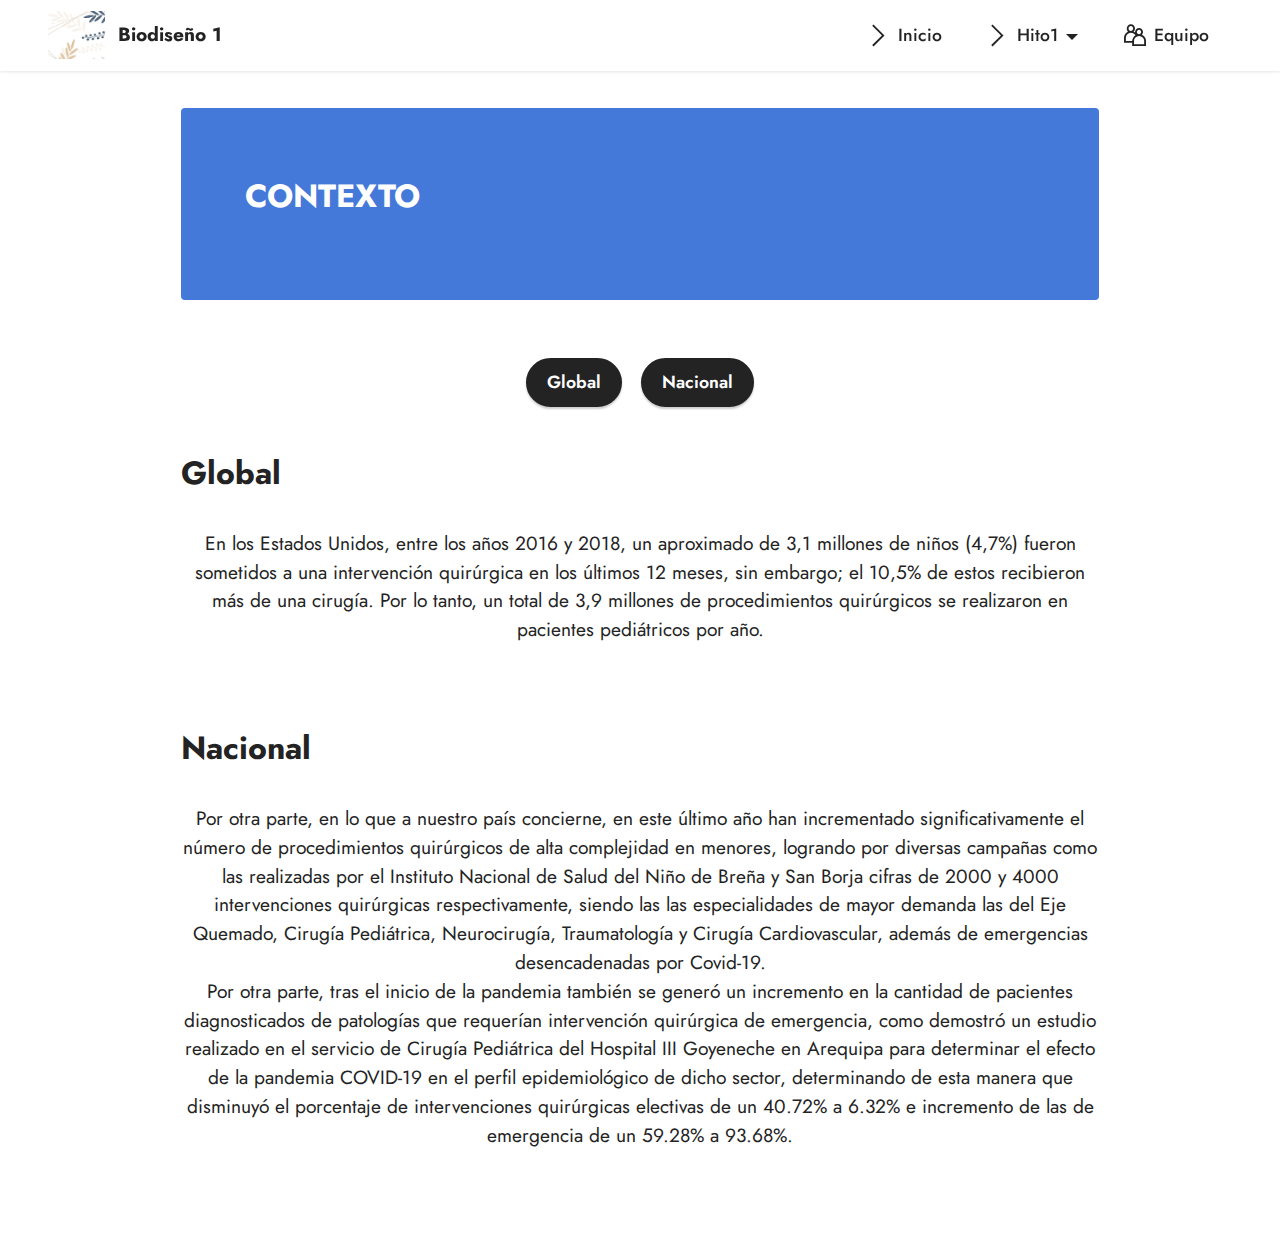
==== commit 42e4585f: "create github pages" ====
--- a/page1.html
+++ b/page1.html
@@ -51,7 +51,7 @@
                 </div>
             </button>
             <div class="collapse navbar-collapse" id="navbarSupportedContent">
-                <ul class="navbar-nav nav-dropdown nav-right" data-app-modern-menu="true"><li class="nav-item"><a class="nav-link link text-black display-4" href="index.html"><span class="mobi-mbri mobi-mbri-arrow-next mbr-iconfont mbr-iconfont-btn"></span>Inicio</a></li><li class="nav-item dropdown open"><a class="nav-link link dropdown-toggle text-black show display-4" href="#" data-toggle="dropdown-submenu" data-bs-toggle="dropdown" data-bs-auto-close="outside" aria-expanded="true"><span class="mobi-mbri mobi-mbri-arrow-next mbr-iconfont mbr-iconfont-btn"></span>Hito1</a><div class="dropdown-menu show" aria-labelledby="dropdown-undefined" data-bs-popper="none"><a class="dropdown-item text-black display-4" href="page1.html#top">Contexto</a><a class="show dropdown-item text-black display-4" href="page2.html" data-bs-toggle="dropdown" data-bs-auto-close="outside" aria-expanded="false">Problemática</a><a class="show dropdown-item text-black display-4" href="page3.html" data-bs-toggle="dropdown" data-bs-auto-close="outside" aria-expanded="false">Efectos</a><a class="dropdown-item text-black display-4" href="page4.html" data-bs-toggle="dropdown" data-bs-auto-close="outside" aria-expanded="false">Impacto</a><a class="show dropdown-item text-black display-4" href="#" data-bs-toggle="dropdown" data-bs-auto-close="outside" aria-expanded="false">Causas</a><a class="show dropdown-item text-black display-4" href="#" data-bs-toggle="dropdown" data-bs-auto-close="outside" aria-expanded="false">Factores</a></div></li><li class="nav-item"><a class="nav-link link show text-black display-4" href="index.html#clients2-u" data-bs-auto-close="outside" aria-expanded="false"><span class="mobi-mbri mobi-mbri-users mbr-iconfont mbr-iconfont-btn"></span>Equipo</a></li></ul>
+                <ul class="navbar-nav nav-dropdown nav-right" data-app-modern-menu="true"><li class="nav-item"><a class="nav-link link text-black display-4" href="index.html"><span class="mobi-mbri mobi-mbri-arrow-next mbr-iconfont mbr-iconfont-btn"></span>Inicio</a></li><li class="nav-item dropdown"><a class="nav-link link dropdown-toggle text-black display-4" href="#" data-toggle="dropdown-submenu" data-bs-toggle="dropdown" data-bs-auto-close="outside" aria-expanded="false"><span class="mobi-mbri mobi-mbri-arrow-next mbr-iconfont mbr-iconfont-btn"></span>Hito1</a><div class="dropdown-menu" aria-labelledby="dropdown-undefined"><a class="dropdown-item text-black display-4" href="page1.html#top">Contexto</a><a class="show dropdown-item text-black display-4" href="page2.html" data-bs-toggle="dropdown" data-bs-auto-close="outside" aria-expanded="false">Problemática</a><a class="show dropdown-item text-black display-4" href="page3.html" data-bs-toggle="dropdown" data-bs-auto-close="outside" aria-expanded="false">Efectos</a><a class="dropdown-item text-black display-4" href="page4.html" data-bs-toggle="dropdown" data-bs-auto-close="outside" aria-expanded="false">Impacto</a><a class="show dropdown-item text-black display-4" href="#" data-bs-toggle="dropdown" data-bs-auto-close="outside" aria-expanded="false">Causas</a><a class="show dropdown-item text-black display-4" href="#" data-bs-toggle="dropdown" data-bs-auto-close="outside" aria-expanded="false">Factores</a></div></li><li class="nav-item"><a class="nav-link link show text-black display-4" href="index.html#clients2-u" data-bs-auto-close="outside" aria-expanded="false"><span class="mobi-mbri mobi-mbri-users mbr-iconfont mbr-iconfont-btn"></span>Equipo</a></li></ul>
                 
                 
             </div>
@@ -121,7 +121,7 @@
             </div>
         </div>
     </div>
-</section><section style="background-color: #fff; font-family: -apple-system, BlinkMacSystemFont, 'Segoe UI', 'Roboto', 'Helvetica Neue', Arial, sans-serif; color:#aaa; font-size:12px; padding: 0; align-items: center; display: flex;"><a href="https://mobirise.site/u" style="flex: 1 1; height: 3rem; padding-left: 1rem;"></a><p style="flex: 0 0 auto; margin:0; padding-right:1rem;">Mobirise free software - <a href="https://mobirise.site/o" style="color:#aaa;">Check this</a></p></section><script src="assets/bootstrap/js/bootstrap.bundle.min.js"></script>  <script src="assets/smoothscroll/smooth-scroll.js"></script>  <script src="assets/ytplayer/index.js"></script>  <script src="assets/dropdown/js/navbar-dropdown.js"></script>  <script src="assets/theme/js/script.js"></script>  
+</section><section style="background-color: #fff; font-family: -apple-system, BlinkMacSystemFont, 'Segoe UI', 'Roboto', 'Helvetica Neue', Arial, sans-serif; color:#aaa; font-size:12px; padding: 0; align-items: center; display: flex;"><a href="https://mobirise.site/c" style="flex: 1 1; height: 3rem; padding-left: 1rem;"></a><p style="flex: 0 0 auto; margin:0; padding-right:1rem;">Designed with Mobirise <a href="https://mobirise.site/j" style="color:#aaa;">web</a> software</p></section><script src="assets/bootstrap/js/bootstrap.bundle.min.js"></script>  <script src="assets/smoothscroll/smooth-scroll.js"></script>  <script src="assets/ytplayer/index.js"></script>  <script src="assets/dropdown/js/navbar-dropdown.js"></script>  <script src="assets/theme/js/script.js"></script>  
   
   
  <div id="scrollToTop" class="scrollToTop mbr-arrow-up"><a style="text-align: center;"><i class="mbr-arrow-up-icon mbr-arrow-up-icon-cm cm-icon cm-icon-smallarrow-up"></i></a></div>
--- a/assets/mobirise/css/mbr-additional.css
+++ b/assets/mobirise/css/mbr-additional.css
@@ -1083,6 +1083,36 @@
     padding: 4rem;
   }
 }
+.cid-sJ6s2vL3z1 {
+  padding-top: 3rem;
+  padding-bottom: 0rem;
+  background-color: #fafafa;
+}
+.cid-sJ6s2vL3z1 .mbr-iconfont {
+  display: block;
+  font-size: 4rem;
+  color: #2299aa;
+  margin-bottom: 2rem;
+}
+.cid-sJ6s2vL3z1 .card-wrapper {
+  min-height: 220px;
+  transition: all 0.3s;
+  border-radius: 4px;
+  padding: 1rem;
+  background: #ffffff;
+  display: flex;
+  justify-content: center;
+  align-items: center;
+  margin-bottom: 2rem;
+}
+.cid-sJ6s2vL3z1 .card-title,
+.cid-sJ6s2vL3z1 .card-box {
+  text-align: center;
+}
+.cid-sJ6s2vL3z1 .card-title,
+.cid-sJ6s2vL3z1 .card-box DIV {
+  text-align: left;
+}
 .cid-sIs10TPlzy {
   padding-top: 0rem;
   padding-bottom: 0rem;
--- a/assets/mobirise/css/mbr-additional.css
+++ b/assets/mobirise/css/mbr-additional.css
@@ -1083,6 +1083,36 @@
     padding: 4rem;
   }
 }
+.cid-sJ6s2vL3z1 {
+  padding-top: 3rem;
+  padding-bottom: 0rem;
+  background-color: #fafafa;
+}
+.cid-sJ6s2vL3z1 .mbr-iconfont {
+  display: block;
+  font-size: 4rem;
+  color: #2299aa;
+  margin-bottom: 2rem;
+}
+.cid-sJ6s2vL3z1 .card-wrapper {
+  min-height: 220px;
+  transition: all 0.3s;
+  border-radius: 4px;
+  padding: 1rem;
+  background: #ffffff;
+  display: flex;
+  justify-content: center;
+  align-items: center;
+  margin-bottom: 2rem;
+}
+.cid-sJ6s2vL3z1 .card-title,
+.cid-sJ6s2vL3z1 .card-box {
+  text-align: center;
+}
+.cid-sJ6s2vL3z1 .card-title,
+.cid-sJ6s2vL3z1 .card-box DIV {
+  text-align: left;
+}
 .cid-sIs10TPlzy {
   padding-top: 0rem;
   padding-bottom: 0rem;
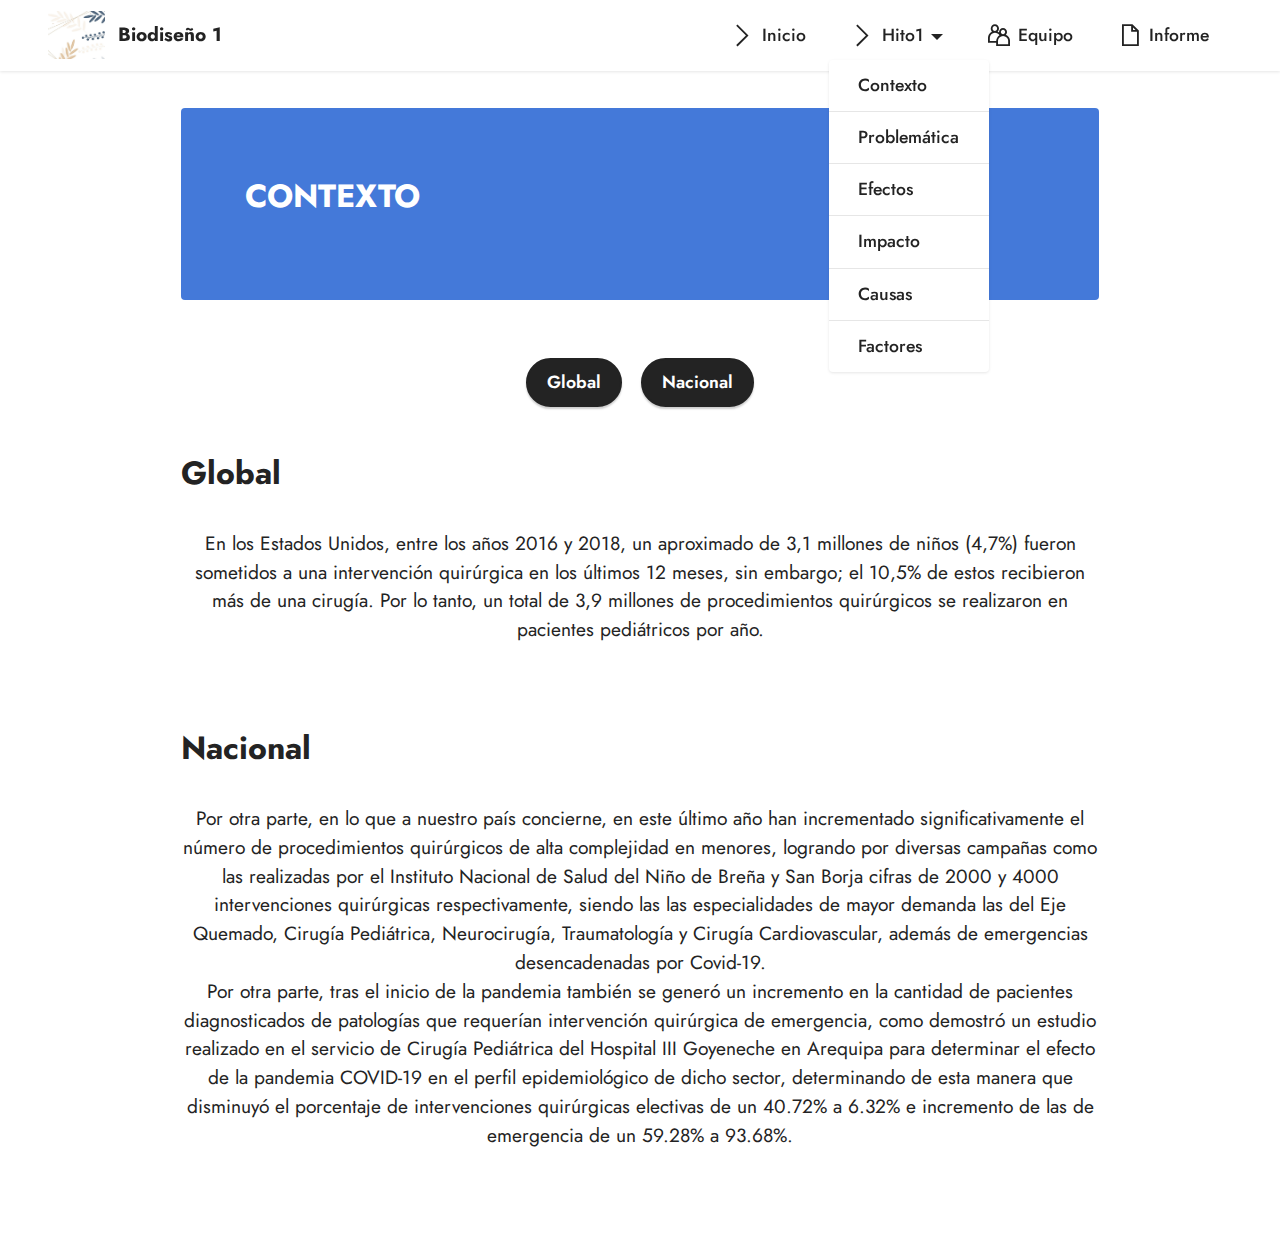
==== commit 140f2361: "create github pages" ====
--- a/page1.html
+++ b/page1.html
@@ -51,7 +51,7 @@
                 </div>
             </button>
             <div class="collapse navbar-collapse" id="navbarSupportedContent">
-                <ul class="navbar-nav nav-dropdown nav-right" data-app-modern-menu="true"><li class="nav-item"><a class="nav-link link text-black display-4" href="index.html"><span class="mobi-mbri mobi-mbri-arrow-next mbr-iconfont mbr-iconfont-btn"></span>Inicio</a></li><li class="nav-item dropdown"><a class="nav-link link dropdown-toggle text-black display-4" href="#" data-toggle="dropdown-submenu" data-bs-toggle="dropdown" data-bs-auto-close="outside" aria-expanded="false"><span class="mobi-mbri mobi-mbri-arrow-next mbr-iconfont mbr-iconfont-btn"></span>Hito1</a><div class="dropdown-menu" aria-labelledby="dropdown-undefined"><a class="dropdown-item text-black display-4" href="page1.html#top">Contexto</a><a class="show dropdown-item text-black display-4" href="page2.html" data-bs-toggle="dropdown" data-bs-auto-close="outside" aria-expanded="false">Problemática</a><a class="show dropdown-item text-black display-4" href="page3.html" data-bs-toggle="dropdown" data-bs-auto-close="outside" aria-expanded="false">Efectos</a><a class="dropdown-item text-black display-4" href="page4.html" data-bs-toggle="dropdown" data-bs-auto-close="outside" aria-expanded="false">Impacto</a><a class="show dropdown-item text-black display-4" href="#" data-bs-toggle="dropdown" data-bs-auto-close="outside" aria-expanded="false">Causas</a><a class="show dropdown-item text-black display-4" href="#" data-bs-toggle="dropdown" data-bs-auto-close="outside" aria-expanded="false">Factores</a></div></li><li class="nav-item"><a class="nav-link link show text-black display-4" href="index.html#clients2-u" data-bs-auto-close="outside" aria-expanded="false"><span class="mobi-mbri mobi-mbri-users mbr-iconfont mbr-iconfont-btn"></span>Equipo</a></li></ul>
+                <ul class="navbar-nav nav-dropdown nav-right" data-app-modern-menu="true"><li class="nav-item"><a class="nav-link link text-black display-4" href="index.html"><span class="mobi-mbri mobi-mbri-arrow-next mbr-iconfont mbr-iconfont-btn"></span>Inicio</a></li><li class="nav-item dropdown open"><a class="nav-link link dropdown-toggle text-black show display-4" href="#" data-toggle="dropdown-submenu" data-bs-toggle="dropdown" data-bs-auto-close="outside" aria-expanded="true"><span class="mobi-mbri mobi-mbri-arrow-next mbr-iconfont mbr-iconfont-btn"></span>Hito1</a><div class="dropdown-menu show" aria-labelledby="dropdown-undefined" data-bs-popper="none"><a class="dropdown-item text-black display-4" href="page1.html#top">Contexto</a><a class="show dropdown-item text-black display-4" href="page2.html" data-bs-toggle="dropdown" data-bs-auto-close="outside" aria-expanded="false">Problemática</a><a class="show dropdown-item text-black display-4" href="page3.html" data-bs-toggle="dropdown" data-bs-auto-close="outside" aria-expanded="false">Efectos</a><a class="dropdown-item text-black display-4" href="page4.html" data-bs-toggle="dropdown" data-bs-auto-close="outside" aria-expanded="false">Impacto</a><a class="show dropdown-item text-black display-4" href="#" data-bs-toggle="dropdown" data-bs-auto-close="outside" aria-expanded="false">Causas</a><a class="show dropdown-item text-black display-4" href="#" data-bs-toggle="dropdown" data-bs-auto-close="outside" aria-expanded="false">Factores</a></div></li><li class="nav-item"><a class="nav-link link show text-black display-4" href="index.html#clients2-u" data-bs-auto-close="outside" aria-expanded="false"><span class="mobi-mbri mobi-mbri-users mbr-iconfont mbr-iconfont-btn"></span>Equipo</a></li><li class="nav-item"><a class="nav-link link show text-black display-4" href="index.html#clients2-u" data-bs-auto-close="outside" aria-expanded="false"><span class="mobi-mbri mobi-mbri-new-file mbr-iconfont mbr-iconfont-btn"></span>Informe</a></li></ul>
                 
                 
             </div>
@@ -121,7 +121,7 @@
             </div>
         </div>
     </div>
-</section><section style="background-color: #fff; font-family: -apple-system, BlinkMacSystemFont, 'Segoe UI', 'Roboto', 'Helvetica Neue', Arial, sans-serif; color:#aaa; font-size:12px; padding: 0; align-items: center; display: flex;"><a href="https://mobirise.site/c" style="flex: 1 1; height: 3rem; padding-left: 1rem;"></a><p style="flex: 0 0 auto; margin:0; padding-right:1rem;">Designed with Mobirise <a href="https://mobirise.site/j" style="color:#aaa;">web</a> software</p></section><script src="assets/bootstrap/js/bootstrap.bundle.min.js"></script>  <script src="assets/smoothscroll/smooth-scroll.js"></script>  <script src="assets/ytplayer/index.js"></script>  <script src="assets/dropdown/js/navbar-dropdown.js"></script>  <script src="assets/theme/js/script.js"></script>  
+</section><section style="background-color: #fff; font-family: -apple-system, BlinkMacSystemFont, 'Segoe UI', 'Roboto', 'Helvetica Neue', Arial, sans-serif; color:#aaa; font-size:12px; padding: 0; align-items: center; display: flex;"><a href="https://mobirise.site/r" style="flex: 1 1; height: 3rem; padding-left: 1rem;"></a><p style="flex: 0 0 auto; margin:0; padding-right:1rem;">Created with <a href="https://mobirise.site/b" style="color:#aaa;">Mobirise</a> web themes</p></section><script src="assets/bootstrap/js/bootstrap.bundle.min.js"></script>  <script src="assets/smoothscroll/smooth-scroll.js"></script>  <script src="assets/ytplayer/index.js"></script>  <script src="assets/dropdown/js/navbar-dropdown.js"></script>  <script src="assets/theme/js/script.js"></script>  
   
   
  <div id="scrollToTop" class="scrollToTop mbr-arrow-up"><a style="text-align: center;"><i class="mbr-arrow-up-icon mbr-arrow-up-icon-cm cm-icon cm-icon-smallarrow-up"></i></a></div>
--- a/assets/mobirise/css/mbr-additional.css
+++ b/assets/mobirise/css/mbr-additional.css
@@ -1281,41 +1281,6 @@
     padding: 1rem;
   }
 }
-.cid-sIs3mBTVWU {
-  padding-top: 0rem;
-  padding-bottom: 2rem;
-  background-color: #ffffff;
-}
-.cid-sIs3mBTVWU .img-wrapper {
-  text-align: center;
-}
-.cid-sIs3mBTVWU img {
-  margin: auto;
-  width: 140px;
-  padding-bottom: 2rem;
-}
-.cid-sIs3mBTVWU .row {
-  align-items: flex-start;
-}
-.cid-sIs3mBTVWU .card-wrapper {
-  border-radius: 4px;
-  background: #9fdbf8;
-}
-@media (max-width: 992px) {
-  .cid-sIs3mBTVWU .card-wrapper {
-    margin-bottom: 2rem;
-  }
-}
-@media (min-width: 768px) {
-  .cid-sIs3mBTVWU .card-wrapper {
-    padding: 2rem;
-  }
-}
-@media (max-width: 767px) {
-  .cid-sIs3mBTVWU .card-wrapper {
-    padding: 1rem;
-  }
-}
 .cid-sITEl7OGGj {
   padding-top: 2rem;
   padding-bottom: 2rem;
--- a/assets/mobirise/css/mbr-additional.css
+++ b/assets/mobirise/css/mbr-additional.css
@@ -1281,41 +1281,6 @@
     padding: 1rem;
   }
 }
-.cid-sIs3mBTVWU {
-  padding-top: 0rem;
-  padding-bottom: 2rem;
-  background-color: #ffffff;
-}
-.cid-sIs3mBTVWU .img-wrapper {
-  text-align: center;
-}
-.cid-sIs3mBTVWU img {
-  margin: auto;
-  width: 140px;
-  padding-bottom: 2rem;
-}
-.cid-sIs3mBTVWU .row {
-  align-items: flex-start;
-}
-.cid-sIs3mBTVWU .card-wrapper {
-  border-radius: 4px;
-  background: #9fdbf8;
-}
-@media (max-width: 992px) {
-  .cid-sIs3mBTVWU .card-wrapper {
-    margin-bottom: 2rem;
-  }
-}
-@media (min-width: 768px) {
-  .cid-sIs3mBTVWU .card-wrapper {
-    padding: 2rem;
-  }
-}
-@media (max-width: 767px) {
-  .cid-sIs3mBTVWU .card-wrapper {
-    padding: 1rem;
-  }
-}
 .cid-sITEl7OGGj {
   padding-top: 2rem;
   padding-bottom: 2rem;
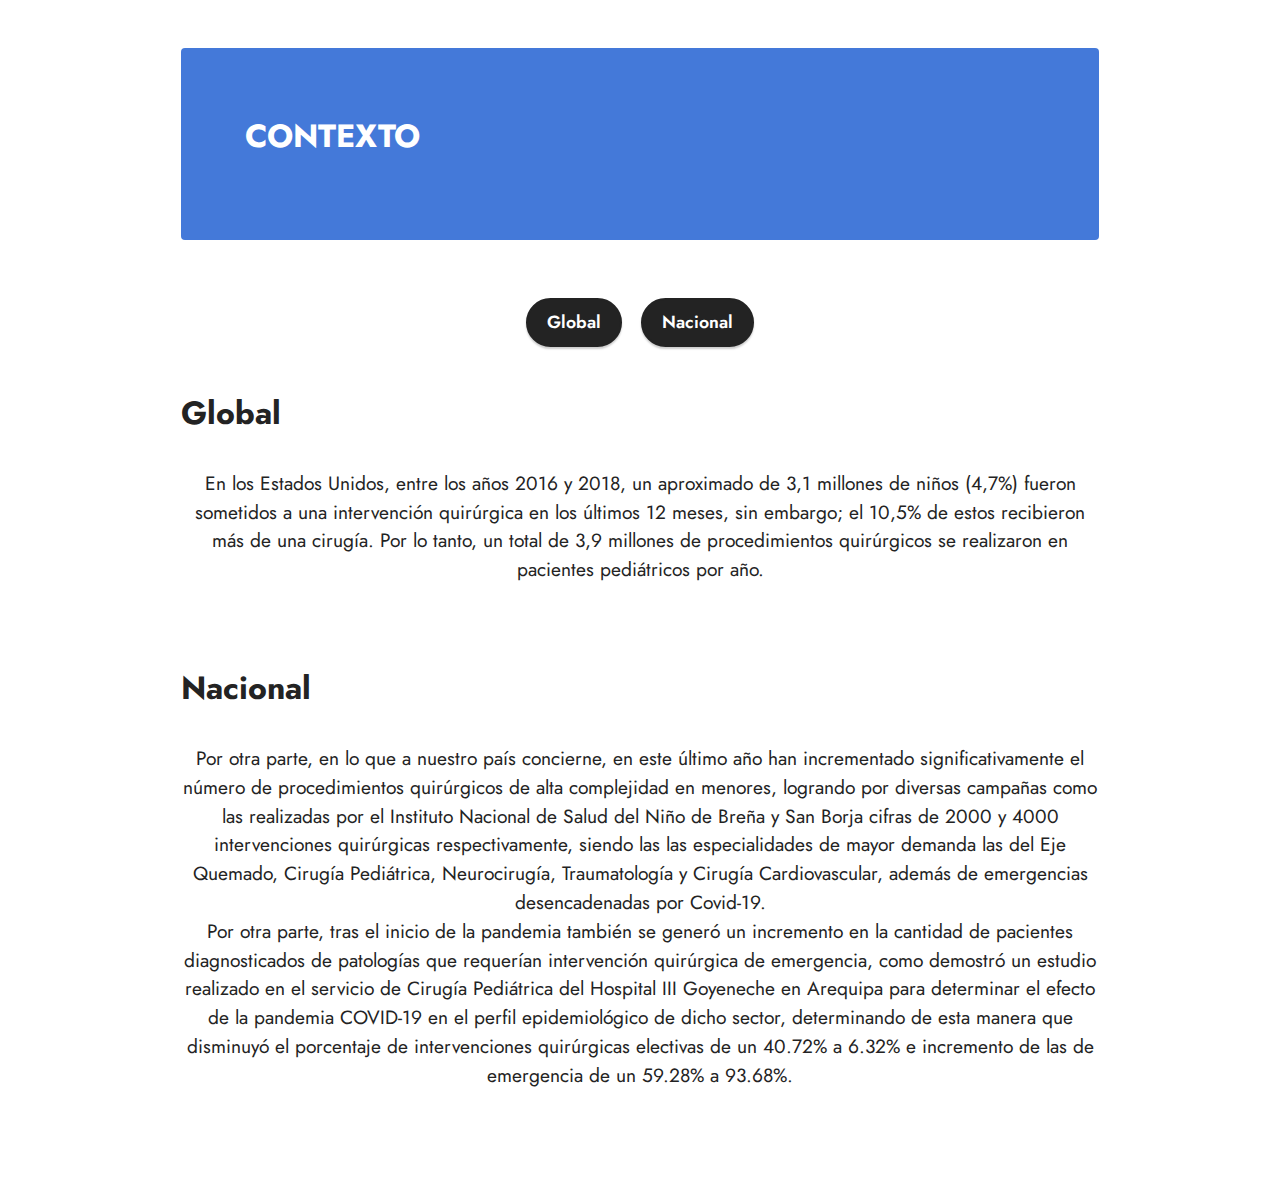
==== commit bedb0c22: "create github pages" ====
--- a/page1.html
+++ b/page1.html
@@ -11,13 +11,10 @@
   
   
   <title>Contexto</title>
-  <link rel="stylesheet" href="assets/web/assets/mobirise-icons2/mobirise2.css">
   <link rel="stylesheet" href="assets/bootstrap/css/bootstrap.min.css">
   <link rel="stylesheet" href="assets/bootstrap/css/bootstrap-grid.min.css">
   <link rel="stylesheet" href="assets/bootstrap/css/bootstrap-reboot.min.css">
   <link rel="stylesheet" href="assets/animatecss/animate.css">
-  <link rel="stylesheet" href="assets/dropdown/css/style.css">
-  <link rel="stylesheet" href="assets/socicon/css/styles.css">
   <link rel="stylesheet" href="assets/theme/css/style.css">
   <link rel="preload" href="https://fonts.googleapis.com/css?family=Jost:100,200,300,400,500,600,700,800,900,100i,200i,300i,400i,500i,600i,700i,800i,900i&display=swap" as="style" onload="this.onload=null;this.rel='stylesheet'">
   <noscript><link rel="stylesheet" href="https://fonts.googleapis.com/css?family=Jost:100,200,300,400,500,600,700,800,900,100i,200i,300i,400i,500i,600i,700i,800i,900i&display=swap"></noscript>
@@ -29,37 +26,7 @@
 </head>
 <body>
   
-  <section data-bs-version="5.1" class="menu menu1 cid-sImADsHdlr" once="menu" id="menu1-6">
-    
-
-    <nav class="navbar navbar-dropdown navbar-fixed-top navbar-expand-lg">
-        <div class="container-fluid">
-            <div class="navbar-brand">
-                <span class="navbar-logo">
-                    <a href="index.html">
-                        <img src="assets/images/mbr.jpeg" alt="Mobirise" style="height: 3rem;">
-                    </a>
-                </span>
-                <span class="navbar-caption-wrap"><a class="navbar-caption text-black text-primary display-7" href="index.html">Biodiseño 1</a></span>
-            </div>
-            <button class="navbar-toggler" type="button" data-toggle="collapse" data-bs-toggle="collapse" data-target="#navbarSupportedContent" data-bs-target="#navbarSupportedContent" aria-controls="navbarNavAltMarkup" aria-expanded="false" aria-label="Toggle navigation">
-                <div class="hamburger">
-                    <span></span>
-                    <span></span>
-                    <span></span>
-                    <span></span>
-                </div>
-            </button>
-            <div class="collapse navbar-collapse" id="navbarSupportedContent">
-                <ul class="navbar-nav nav-dropdown nav-right" data-app-modern-menu="true"><li class="nav-item"><a class="nav-link link text-black display-4" href="index.html"><span class="mobi-mbri mobi-mbri-arrow-next mbr-iconfont mbr-iconfont-btn"></span>Inicio</a></li><li class="nav-item dropdown open"><a class="nav-link link dropdown-toggle text-black show display-4" href="#" data-toggle="dropdown-submenu" data-bs-toggle="dropdown" data-bs-auto-close="outside" aria-expanded="true"><span class="mobi-mbri mobi-mbri-arrow-next mbr-iconfont mbr-iconfont-btn"></span>Hito1</a><div class="dropdown-menu show" aria-labelledby="dropdown-undefined" data-bs-popper="none"><a class="dropdown-item text-black display-4" href="page1.html#top">Contexto</a><a class="show dropdown-item text-black display-4" href="page2.html" data-bs-toggle="dropdown" data-bs-auto-close="outside" aria-expanded="false">Problemática</a><a class="show dropdown-item text-black display-4" href="page3.html" data-bs-toggle="dropdown" data-bs-auto-close="outside" aria-expanded="false">Efectos</a><a class="dropdown-item text-black display-4" href="page4.html" data-bs-toggle="dropdown" data-bs-auto-close="outside" aria-expanded="false">Impacto</a><a class="show dropdown-item text-black display-4" href="#" data-bs-toggle="dropdown" data-bs-auto-close="outside" aria-expanded="false">Causas</a><a class="show dropdown-item text-black display-4" href="#" data-bs-toggle="dropdown" data-bs-auto-close="outside" aria-expanded="false">Factores</a></div></li><li class="nav-item"><a class="nav-link link show text-black display-4" href="index.html#clients2-u" data-bs-auto-close="outside" aria-expanded="false"><span class="mobi-mbri mobi-mbri-users mbr-iconfont mbr-iconfont-btn"></span>Equipo</a></li><li class="nav-item"><a class="nav-link link show text-black display-4" href="index.html#clients2-u" data-bs-auto-close="outside" aria-expanded="false"><span class="mobi-mbri mobi-mbri-new-file mbr-iconfont mbr-iconfont-btn"></span>Informe</a></li></ul>
-                
-                
-            </div>
-        </div>
-    </nav>
-</section>
-
-<section data-bs-version="5.1" class="content15 cid-sImJVoSR4R" id="content15-b">
+  <section data-bs-version="5.1" class="content15 cid-sImJVoSR4R" id="content15-b">
 
     
 
@@ -121,7 +88,7 @@
             </div>
         </div>
     </div>
-</section><section style="background-color: #fff; font-family: -apple-system, BlinkMacSystemFont, 'Segoe UI', 'Roboto', 'Helvetica Neue', Arial, sans-serif; color:#aaa; font-size:12px; padding: 0; align-items: center; display: flex;"><a href="https://mobirise.site/r" style="flex: 1 1; height: 3rem; padding-left: 1rem;"></a><p style="flex: 0 0 auto; margin:0; padding-right:1rem;">Created with <a href="https://mobirise.site/b" style="color:#aaa;">Mobirise</a> web themes</p></section><script src="assets/bootstrap/js/bootstrap.bundle.min.js"></script>  <script src="assets/smoothscroll/smooth-scroll.js"></script>  <script src="assets/ytplayer/index.js"></script>  <script src="assets/dropdown/js/navbar-dropdown.js"></script>  <script src="assets/theme/js/script.js"></script>  
+</section><section style="background-color: #fff; font-family: -apple-system, BlinkMacSystemFont, 'Segoe UI', 'Roboto', 'Helvetica Neue', Arial, sans-serif; color:#aaa; font-size:12px; padding: 0; align-items: center; display: flex;"><a href="https://mobirise.site/i" style="flex: 1 1; height: 3rem; padding-left: 1rem;"></a><p style="flex: 0 0 auto; margin:0; padding-right:1rem;">This <a href="https://mobirise.site/e" style="color:#aaa;">site</a> was made with Mobirise</p></section><script src="assets/bootstrap/js/bootstrap.bundle.min.js"></script>  <script src="assets/smoothscroll/smooth-scroll.js"></script>  <script src="assets/ytplayer/index.js"></script>  <script src="assets/theme/js/script.js"></script>  
   
   
  <div id="scrollToTop" class="scrollToTop mbr-arrow-up"><a style="text-align: center;"><i class="mbr-arrow-up-icon mbr-arrow-up-icon-cm cm-icon cm-icon-smallarrow-up"></i></a></div>
--- a/assets/mobirise/css/mbr-additional.css
+++ b/assets/mobirise/css/mbr-additional.css
@@ -1083,65 +1083,92 @@
     padding: 4rem;
   }
 }
-.cid-sJ6s2vL3z1 {
-  padding-top: 3rem;
+.cid-sJjmGuL5dg {
+  padding-top: 1rem;
   padding-bottom: 0rem;
-  background-color: #fafafa;
-}
-.cid-sJ6s2vL3z1 .mbr-iconfont {
-  display: block;
-  font-size: 4rem;
-  color: #2299aa;
+  background-color: #ffffff;
+}
+.cid-sJjmGuL5dg img,
+.cid-sJjmGuL5dg .item-img {
+  width: 100%;
+}
+.cid-sJjmGuL5dg .item:focus,
+.cid-sJjmGuL5dg span:focus {
+  outline: none;
+}
+.cid-sJjmGuL5dg .item {
+  cursor: pointer;
   margin-bottom: 2rem;
 }
-.cid-sJ6s2vL3z1 .card-wrapper {
-  min-height: 220px;
-  transition: all 0.3s;
+.cid-sJjmGuL5dg .item-wrapper {
+  position: relative;
   border-radius: 4px;
-  padding: 1rem;
-  background: #ffffff;
+  background: #fafafa;
+  height: 100%;
   display: flex;
-  justify-content: center;
-  align-items: center;
-  margin-bottom: 2rem;
-}
-.cid-sJ6s2vL3z1 .card-title,
-.cid-sJ6s2vL3z1 .card-box {
-  text-align: center;
-}
-.cid-sJ6s2vL3z1 .card-title,
-.cid-sJ6s2vL3z1 .card-box DIV {
+  flex-flow: column nowrap;
+}
+@media (min-width: 992px) {
+  .cid-sJjmGuL5dg .item-wrapper .item-content {
+    padding: 2rem 2rem 0;
+  }
+  .cid-sJjmGuL5dg .item-wrapper .item-footer {
+    padding: 0 2rem 2rem;
+  }
+}
+@media (max-width: 991px) {
+  .cid-sJjmGuL5dg .item-wrapper .item-content {
+    padding: 1rem 1rem 0;
+  }
+  .cid-sJjmGuL5dg .item-wrapper .item-footer {
+    padding: 0 1rem 1rem;
+  }
+}
+.cid-sJjmGuL5dg .mbr-section-btn {
+  margin-top: auto !important;
+}
+.cid-sJjmGuL5dg .mbr-section-title {
+  color: #232323;
+}
+.cid-sJjmGuL5dg .mbr-text,
+.cid-sJjmGuL5dg .mbr-section-btn {
+  text-align: left;
+}
+.cid-sJjmGuL5dg .item-title {
+  text-align: left;
+}
+.cid-sJjmGuL5dg .item-subtitle {
   text-align: left;
 }
 .cid-sIs10TPlzy {
   padding-top: 0rem;
-  padding-bottom: 0rem;
+  padding-bottom: 1rem;
   background-color: #ffffff;
 }
 @media (min-width: 992px) {
   .cid-sIs10TPlzy .carousel {
-    min-height: 500px;
+    min-height: 400px;
   }
   .cid-sIs10TPlzy .carousel img {
-    max-height: 500px;
+    max-height: 400px;
     object-fit: contain;
   }
 }
 @media (max-width: 991px) and (min-width: 768px) {
   .cid-sIs10TPlzy .carousel {
-    min-height: 325px;
+    min-height: 260px;
   }
   .cid-sIs10TPlzy .carousel img {
-    max-height: 325px;
+    max-height: 260px;
     object-fit: contain;
   }
 }
 @media (max-width: 767px) {
   .cid-sIs10TPlzy .carousel {
-    min-height: 275px;
+    min-height: 220px;
   }
   .cid-sIs10TPlzy .carousel img {
-    max-height: 275px;
+    max-height: 220px;
     object-fit: contain;
   }
   .cid-sIs10TPlzy .container .carousel-control {
@@ -1246,109 +1273,215 @@
 .cid-sIs4BL6cXV .mbr-section-title {
   color: #ffffff;
 }
-.cid-sIs3d6ud06 {
-  padding-top: 2rem;
-  padding-bottom: 2rem;
-  background-color: #ffffff;
-}
-.cid-sIs3d6ud06 .img-wrapper {
+.cid-sJiBdISXAd {
+  padding-top: 4rem;
+  padding-bottom: 3rem;
+  background: #ffffff;
+}
+.cid-sJiBdISXAd .team-card {
+  margin-bottom: 2rem;
+  transition: all 0.3s;
+}
+.cid-sJiBdISXAd .team-card:hover {
+  transform: translateY(-10px);
+}
+.cid-sJiBdISXAd .card-wrap {
+  background: #dfeff7;
+  border-radius: 4px;
+}
+@media (max-width: 991px) {
+  .cid-sJiBdISXAd .card-wrap {
+    margin-bottom: 2rem;
+  }
+}
+.cid-sJiBdISXAd .card-wrap .image-wrap img {
+  width: 100%;
+}
+@media (min-width: 768px) {
+  .cid-sJiBdISXAd .card-wrap .content-wrap {
+    padding: 2rem;
+  }
+}
+@media (max-width: 767px) {
+  .cid-sJiBdISXAd .card-wrap .content-wrap {
+    padding: 1rem;
+  }
+}
+.cid-sJiBdISXAd .social-row {
   text-align: center;
 }
-.cid-sIs3d6ud06 img {
-  margin: auto;
-  width: 140px;
-  padding-bottom: 2rem;
-}
-.cid-sIs3d6ud06 .row {
-  align-items: flex-start;
-}
-.cid-sIs3d6ud06 .card-wrapper {
-  border-radius: 4px;
-  background: #9fdbf8;
-}
-@media (max-width: 992px) {
-  .cid-sIs3d6ud06 .card-wrapper {
-    margin-bottom: 2rem;
-  }
-}
-@media (min-width: 768px) {
-  .cid-sIs3d6ud06 .card-wrapper {
-    padding: 2rem;
-  }
-}
-@media (max-width: 767px) {
-  .cid-sIs3d6ud06 .card-wrapper {
-    padding: 1rem;
-  }
-}
-.cid-sITEl7OGGj {
-  padding-top: 2rem;
-  padding-bottom: 2rem;
-  background-color: #232323;
-}
-.cid-sITEl7OGGj .row-links {
-  width: 100%;
-  justify-content: center;
-}
-.cid-sITEl7OGGj .social-row {
-  width: 100%;
-  justify-content: center;
-}
-.cid-sITEl7OGGj .media-container-row {
-  flex-direction: column;
-  justify-content: center;
-  align-items: center;
-}
-.cid-sITEl7OGGj .media-container-row .foot-menu {
-  list-style: none;
+.cid-sJiBdISXAd .social-row .soc-item {
+  display: inline-block;
+  text-align: center;
+  border-radius: 50%;
+  margin-right: 0.6rem;
+  margin-bottom: 1rem;
+  padding: 0.5rem;
+  border: 2px solid #6592e6;
+  transition: all 0.3s;
+}
+.cid-sJiBdISXAd .social-row .soc-item .mbr-iconfont {
+  transition: all 0.3s;
   display: flex;
   justify-content: center;
-  flex-wrap: wrap;
-  padding: 0;
-  margin-bottom: 0;
-}
-.cid-sITEl7OGGj .media-container-row .foot-menu li {
-  padding: 0 1rem 1rem 1rem;
-}
-.cid-sITEl7OGGj .media-container-row .foot-menu li p {
-  margin: 0;
-}
-.cid-sITEl7OGGj .media-container-row .social-list {
-  width: auto;
-  padding-left: 0;
-  margin-bottom: 0;
-  list-style: none;
-  display: flex;
-  flex-wrap: wrap;
-  justify-content: flex-end;
-}
-.cid-sITEl7OGGj .media-container-row .social-list .mbr-iconfont-social {
+  align-content: center;
+  color: #6592e6;
   font-size: 1.5rem;
+}
+.cid-sJiBdISXAd .social-row .soc-item:hover {
+  background-color: #6592e6;
+}
+.cid-sJiBdISXAd .social-row .soc-item:hover .mbr-iconfont {
   color: #ffffff;
 }
-.cid-sITEl7OGGj .media-container-row .social-list .soc-item {
-  margin: 0 .5rem;
-}
-.cid-sITEl7OGGj .media-container-row .social-list a {
-  margin: 0;
-  opacity: .5;
-  transition: .2s linear;
-}
-.cid-sITEl7OGGj .media-container-row .social-list a:hover {
-  opacity: 1;
+.cid-sImJVoSR4R {
+  padding-top: 3rem;
+  padding-bottom: 3rem;
+  background-color: #ffffff;
+}
+.cid-sImJVoSR4R .card-wrapper {
+  background: #4479d9;
+  border-radius: 4px;
 }
 @media (max-width: 767px) {
-  .cid-sITEl7OGGj .media-container-row .social-list {
-    -webkit-justify-content: center;
-    justify-content: center;
-  }
-}
-.cid-sITEl7OGGj .media-container-row .row-copirayt {
-  word-break: break-word;
-  width: 100%;
-}
-.cid-sITEl7OGGj .media-container-row .row-copirayt p {
-  width: 100%;
+  .cid-sImJVoSR4R .card-wrapper {
+    padding: 1rem;
+  }
+}
+@media (min-width: 768px) and (max-width: 991px) {
+  .cid-sImJVoSR4R .card-wrapper {
+    padding: 2rem;
+  }
+}
+@media (min-width: 992px) {
+  .cid-sImJVoSR4R .card-wrapper {
+    padding: 4rem;
+  }
+}
+.cid-sImJVoSR4R .mbr-text,
+.cid-sImJVoSR4R .mbr-section-btn {
+  color: #ffffff;
+}
+.cid-sImJVoSR4R .card-title,
+.cid-sImJVoSR4R .card-box {
+  text-align: left;
+}
+.cid-sImKgKeCiK {
+  padding-top: 0rem;
+  padding-bottom: 0rem;
+  background-color: #ffffff;
+}
+.cid-sImKepQpDN {
+  padding-top: 2rem;
+  padding-bottom: 1rem;
+  background-color: #ffffff;
+}
+.cid-sImKepQpDN .mbr-section-title {
+  text-align: left;
+}
+.cid-sIrRFBYYLl {
+  padding-top: 2rem;
+  padding-bottom: 1rem;
+  background-color: #ffffff;
+}
+.cid-sIrRFBYYLl .mbr-section-title {
+  text-align: left;
+}
+.cid-sImZLTx5L6 {
+  padding-top: 3rem;
+  padding-bottom: 3rem;
+  background-color: #ffffff;
+}
+.cid-sImZLTx5L6 .card-wrapper {
+  background: #40b0bf;
+  border-radius: 4px;
+}
+@media (max-width: 767px) {
+  .cid-sImZLTx5L6 .card-wrapper {
+    padding: 1rem;
+  }
+}
+@media (min-width: 768px) and (max-width: 991px) {
+  .cid-sImZLTx5L6 .card-wrapper {
+    padding: 2rem;
+  }
+}
+@media (min-width: 992px) {
+  .cid-sImZLTx5L6 .card-wrapper {
+    padding: 4rem;
+  }
+}
+.cid-sImZLTx5L6 .mbr-text,
+.cid-sImZLTx5L6 .mbr-section-btn {
+  color: #ffffff;
+}
+.cid-sImZLTx5L6 .card-title,
+.cid-sImZLTx5L6 .card-box {
+  text-align: left;
+}
+.cid-sIrJkW5hYv {
+  padding-top: 3rem;
+  padding-bottom: 3rem;
+  background-color: #ffffff;
+}
+.cid-sIrJkW5hYv .card-wrapper {
+  background: #7c3eec;
+  border-radius: 4px;
+}
+@media (max-width: 767px) {
+  .cid-sIrJkW5hYv .card-wrapper {
+    padding: 1rem;
+  }
+}
+@media (min-width: 768px) and (max-width: 991px) {
+  .cid-sIrJkW5hYv .card-wrapper {
+    padding: 2rem;
+  }
+}
+@media (min-width: 992px) {
+  .cid-sIrJkW5hYv .card-wrapper {
+    padding: 4rem;
+  }
+}
+.cid-sIrJkW5hYv .mbr-text,
+.cid-sIrJkW5hYv .mbr-section-btn {
+  color: #ffffff;
+}
+.cid-sIrJkW5hYv .card-title,
+.cid-sIrJkW5hYv .card-box {
+  text-align: left;
+}
+.cid-sIrJwTUYPi {
+  padding-top: 3rem;
+  padding-bottom: 3rem;
+  background-color: #ffffff;
+}
+.cid-sIrJwTUYPi .card-wrapper {
+  background: #ff6666;
+  border-radius: 4px;
+}
+@media (max-width: 767px) {
+  .cid-sIrJwTUYPi .card-wrapper {
+    padding: 1rem;
+  }
+}
+@media (min-width: 768px) and (max-width: 991px) {
+  .cid-sIrJwTUYPi .card-wrapper {
+    padding: 2rem;
+  }
+}
+@media (min-width: 992px) {
+  .cid-sIrJwTUYPi .card-wrapper {
+    padding: 4rem;
+  }
+}
+.cid-sIrJwTUYPi .mbr-text,
+.cid-sIrJwTUYPi .mbr-section-btn {
+  color: #ffffff;
+}
+.cid-sIrJwTUYPi .card-title,
+.cid-sIrJwTUYPi .card-box {
+  text-align: left;
 }
 .cid-sImADsHdlr {
   z-index: 1000;
@@ -1702,1208 +1835,75 @@
     left: -1rem;
   }
 }
-.cid-sImJVoSR4R {
-  padding-top: 3rem;
-  padding-bottom: 3rem;
-  background-color: #ffffff;
-}
-.cid-sImJVoSR4R .card-wrapper {
-  background: #4479d9;
-  border-radius: 4px;
+.cid-sJ7mSUaEOZ {
+  padding-top: 1rem;
+  padding-bottom: 1rem;
+  background-color: #ff884d;
+}
+.cid-sJ7mSUaEOZ .line {
+  background-color: #232323;
+  align: center;
+  height: 2px;
+  margin: 0 auto;
+}
+.cid-sJ7mSUaEOZ .mbr-text {
+  color: #353535;
+}
+.cid-sJ7mTPtSJU {
+  padding-top: 0rem;
+  padding-bottom: 1rem;
+  background-color: #fff6dd;
+}
+.cid-sJ7mTPtSJU .mbr-text {
+  color: #767676;
+}
+.cid-sJ7mTPtSJU .mbr-section-subtitle {
+  color: #767676;
+}
+.cid-sJ7mTPtSJU .title .num {
+  width: 100%;
+  display: block;
+}
+.cid-sJ7mTPtSJU .title .card-title {
+  z-index: 1;
+}
+.cid-sJ7mTPtSJU .num {
+  color: #ff884d;
 }
 @media (max-width: 767px) {
-  .cid-sImJVoSR4R .card-wrapper {
-    padding: 1rem;
-  }
-}
-@media (min-width: 768px) and (max-width: 991px) {
-  .cid-sImJVoSR4R .card-wrapper {
-    padding: 2rem;
-  }
-}
-@media (min-width: 992px) {
-  .cid-sImJVoSR4R .card-wrapper {
-    padding: 4rem;
-  }
-}
-.cid-sImJVoSR4R .mbr-text,
-.cid-sImJVoSR4R .mbr-section-btn {
-  color: #ffffff;
-}
-.cid-sImJVoSR4R .card-title,
-.cid-sImJVoSR4R .card-box {
-  text-align: left;
-}
-.cid-sImKgKeCiK {
+  .cid-sJ7mTPtSJU * {
+    text-align: center !important;
+  }
+  .cid-sJ7mTPtSJU .content-column {
+    margin-bottom: 2rem;
+  }
+}
+.cid-sJ7nKdSQ2N {
   padding-top: 0rem;
-  padding-bottom: 0rem;
-  background-color: #ffffff;
-}
-.cid-sImKepQpDN {
-  padding-top: 2rem;
   padding-bottom: 1rem;
-  background-color: #ffffff;
-}
-.cid-sImKepQpDN .mbr-section-title {
-  text-align: left;
-}
-.cid-sIrRFBYYLl {
-  padding-top: 2rem;
-  padding-bottom: 1rem;
-  background-color: #ffffff;
-}
-.cid-sIrRFBYYLl .mbr-section-title {
-  text-align: left;
-}
-.cid-sImADsHdlr {
-  z-index: 1000;
+  background-color: #fff6dd;
+}
+.cid-sJ7nKdSQ2N .mbr-text {
+  color: #767676;
+}
+.cid-sJ7nKdSQ2N .mbr-section-subtitle {
+  color: #767676;
+}
+.cid-sJ7nKdSQ2N .title .num {
   width: 100%;
-  position: relative;
-  min-height: 60px;
-}
-.cid-sImADsHdlr nav.navbar {
-  position: fixed;
-}
-.cid-sImADsHdlr .dropdown-item:before {
-  font-family: Moririse2 !important;
-  content: "\e966";
-  display: inline-block;
-  width: 0;
-  position: absolute;
-  left: 1rem;
-  top: 0.5rem;
-  margin-right: 0.5rem;
-  line-height: 1;
-  font-size: inherit;
-  vertical-align: middle;
-  text-align: center;
-  overflow: hidden;
-  transform: scale(0, 1);
-  transition: all 0.25s ease-in-out;
-}
-.cid-sImADsHdlr .dropdown-menu {
-  padding: 0;
-  border-radius: 4px;
-  box-shadow: 0 1px 3px 0 rgba(0, 0, 0, 0.1);
-}
-.cid-sImADsHdlr .dropdown-item {
-  border-bottom: 1px solid #e6e6e6;
-}
-.cid-sImADsHdlr .dropdown-item:hover,
-.cid-sImADsHdlr .dropdown-item:focus {
-  background: #2299aa !important;
-  color: white !important;
-}
-.cid-sImADsHdlr .dropdown-item:first-child {
-  border-top-left-radius: 4px;
-  border-top-right-radius: 4px;
-}
-.cid-sImADsHdlr .dropdown-item:last-child {
-  border-bottom: none;
-  border-bottom-left-radius: 4px;
-  border-bottom-right-radius: 4px;
-}
-.cid-sImADsHdlr .nav-dropdown .link {
-  padding: 0 0.3em !important;
-  margin: 0.667em 1em !important;
-}
-.cid-sImADsHdlr .nav-dropdown .link.dropdown-toggle::after {
-  margin-left: 0.5rem;
-  margin-top: 0.2rem;
-}
-.cid-sImADsHdlr .nav-link {
-  position: relative;
-}
-.cid-sImADsHdlr .container {
-  display: flex;
-  margin: auto;
-}
-.cid-sImADsHdlr .iconfont-wrapper {
-  color: #000000 !important;
-  font-size: 1.5rem;
-  padding-right: 0.5rem;
-}
-.cid-sImADsHdlr .dropdown-menu,
-.cid-sImADsHdlr .navbar.opened {
-  background: #ffffff !important;
-}
-.cid-sImADsHdlr .nav-item:focus,
-.cid-sImADsHdlr .nav-link:focus {
-  outline: none;
-}
-.cid-sImADsHdlr .dropdown .dropdown-menu .dropdown-item {
-  width: auto;
-  transition: all 0.25s ease-in-out;
-}
-.cid-sImADsHdlr .dropdown .dropdown-menu .dropdown-item::after {
-  right: 0.5rem;
-}
-.cid-sImADsHdlr .dropdown .dropdown-menu .dropdown-item .mbr-iconfont {
-  margin-right: 0.5rem;
-  vertical-align: sub;
-}
-.cid-sImADsHdlr .dropdown .dropdown-menu .dropdown-item .mbr-iconfont:before {
-  display: inline-block;
-  transform: scale(1, 1);
-  transition: all 0.25s ease-in-out;
-}
-.cid-sImADsHdlr .collapsed .dropdown-menu .dropdown-item:before {
-  display: none;
-}
-.cid-sImADsHdlr .collapsed .dropdown .dropdown-menu .dropdown-item {
-  padding: 0.235em 1.5em 0.235em 1.5em !important;
-  transition: none;
-  margin: 0 !important;
-}
-.cid-sImADsHdlr .navbar {
-  min-height: 70px;
-  transition: all 0.3s;
-  border-bottom: 1px solid transparent;
-  box-shadow: 0 1px 3px 0 rgba(0, 0, 0, 0.1);
-  background: #ffffff;
-}
-.cid-sImADsHdlr .navbar.opened {
-  transition: all 0.3s;
-}
-.cid-sImADsHdlr .navbar .dropdown-item {
-  padding: 0.5rem 1.8rem;
-}
-.cid-sImADsHdlr .navbar .navbar-logo img {
-  width: auto;
-}
-.cid-sImADsHdlr .navbar .navbar-collapse {
-  justify-content: flex-end;
+  display: block;
+}
+.cid-sJ7nKdSQ2N .title .card-title {
   z-index: 1;
 }
-.cid-sImADsHdlr .navbar.collapsed {
-  justify-content: center;
-}
-.cid-sImADsHdlr .navbar.collapsed .nav-item .nav-link::before {
-  display: none;
-}
-.cid-sImADsHdlr .navbar.collapsed.opened .dropdown-menu {
-  top: 0;
-}
-@media (min-width: 992px) {
-  .cid-sImADsHdlr .navbar.collapsed.opened:not(.navbar-short) .navbar-collapse {
-    max-height: calc(98.5vh - 3rem);
-  }
-}
-.cid-sImADsHdlr .navbar.collapsed .dropdown-menu .dropdown-submenu {
-  left: 0 !important;
-}
-.cid-sImADsHdlr .navbar.collapsed .dropdown-menu .dropdown-item:after {
-  right: auto;
-}
-.cid-sImADsHdlr .navbar.collapsed .dropdown-menu .dropdown-toggle[data-toggle="dropdown-submenu"]:after {
-  margin-left: 0.5rem;
-  margin-top: 0.2rem;
-  border-top: 0.35em solid;
-  border-right: 0.35em solid transparent;
-  border-left: 0.35em solid transparent;
-  border-bottom: 0;
-  top: 41%;
-}
-.cid-sImADsHdlr .navbar.collapsed ul.navbar-nav li {
-  margin: auto;
-}
-.cid-sImADsHdlr .navbar.collapsed .dropdown-menu .dropdown-item {
-  padding: 0.25rem 1.5rem;
-  text-align: center;
-}
-.cid-sImADsHdlr .navbar.collapsed .icons-menu {
-  padding-left: 0;
-  padding-right: 0;
-  padding-top: 0.5rem;
-  padding-bottom: 0.5rem;
-}
-@media (max-width: 991px) {
-  .cid-sImADsHdlr .navbar .nav-item .nav-link::before {
-    display: none;
-  }
-  .cid-sImADsHdlr .navbar.opened .dropdown-menu {
-    top: 0;
-  }
-  .cid-sImADsHdlr .navbar .dropdown-menu .dropdown-submenu {
-    left: 0 !important;
-  }
-  .cid-sImADsHdlr .navbar .dropdown-menu .dropdown-item:after {
-    right: auto;
-  }
-  .cid-sImADsHdlr .navbar .dropdown-menu .dropdown-toggle[data-toggle="dropdown-submenu"]:after {
-    margin-left: 0.5rem;
-    margin-top: 0.2rem;
-    border-top: 0.35em solid;
-    border-right: 0.35em solid transparent;
-    border-left: 0.35em solid transparent;
-    border-bottom: 0;
-    top: 40%;
-  }
-  .cid-sImADsHdlr .navbar .navbar-logo img {
-    height: 3rem !important;
-  }
-  .cid-sImADsHdlr .navbar ul.navbar-nav li {
-    margin: auto;
-  }
-  .cid-sImADsHdlr .navbar .dropdown-menu .dropdown-item {
-    padding: 0.25rem 1.5rem !important;
-    text-align: center;
-  }
-  .cid-sImADsHdlr .navbar .navbar-brand {
-    flex-shrink: initial;
-    flex-basis: auto;
-    word-break: break-word;
-    padding-right: 2rem;
-  }
-  .cid-sImADsHdlr .navbar .navbar-toggler {
-    flex-basis: auto;
-  }
-  .cid-sImADsHdlr .navbar .icons-menu {
-    padding-left: 0;
-    padding-top: 0.5rem;
-    padding-bottom: 0.5rem;
-  }
-}
-.cid-sImADsHdlr .navbar.navbar-short {
-  min-height: 60px;
-}
-.cid-sImADsHdlr .navbar.navbar-short .navbar-logo img {
-  height: 2.5rem !important;
-}
-.cid-sImADsHdlr .navbar.navbar-short .navbar-brand {
-  min-height: 60px;
-  padding: 0;
-}
-.cid-sImADsHdlr .navbar-brand {
-  min-height: 70px;
-  flex-shrink: 0;
-  align-items: center;
-  margin-right: 0;
-  padding: 10px 0;
-  transition: all 0.3s;
-  word-break: break-word;
-  z-index: 1;
-}
-.cid-sImADsHdlr .navbar-brand .navbar-caption {
-  line-height: inherit !important;
-}
-.cid-sImADsHdlr .navbar-brand .navbar-logo a {
-  outline: none;
-}
-.cid-sImADsHdlr .dropdown-item.active,
-.cid-sImADsHdlr .dropdown-item:active {
-  background-color: transparent;
-}
-.cid-sImADsHdlr .navbar-expand-lg .navbar-nav .nav-link {
-  padding: 0;
-}
-.cid-sImADsHdlr .nav-dropdown .link.dropdown-toggle {
-  margin-right: 1.667em;
-}
-.cid-sImADsHdlr .nav-dropdown .link.dropdown-toggle[aria-expanded="true"] {
-  margin-right: 0;
-  padding: 0.667em 1.667em;
-}
-.cid-sImADsHdlr .navbar.navbar-expand-lg .dropdown .dropdown-menu {
-  background: #ffffff;
-}
-.cid-sImADsHdlr .navbar.navbar-expand-lg .dropdown .dropdown-menu .dropdown-submenu {
-  margin: 0;
-  left: 100%;
-}
-.cid-sImADsHdlr .navbar .dropdown.open > .dropdown-menu {
-  display: block;
-}
-.cid-sImADsHdlr ul.navbar-nav {
-  flex-wrap: wrap;
-}
-.cid-sImADsHdlr .navbar-buttons {
-  text-align: center;
-  min-width: 170px;
-}
-.cid-sImADsHdlr button.navbar-toggler {
-  outline: none;
-  width: 31px;
-  height: 20px;
-  cursor: pointer;
-  transition: all 0.2s;
-  position: relative;
-  align-self: center;
-}
-.cid-sImADsHdlr button.navbar-toggler .hamburger span {
-  position: absolute;
-  right: 0;
-  width: 30px;
-  height: 2px;
-  border-right: 5px;
-  background-color: #000000;
-}
-.cid-sImADsHdlr button.navbar-toggler .hamburger span:nth-child(1) {
-  top: 0;
-  transition: all 0.2s;
-}
-.cid-sImADsHdlr button.navbar-toggler .hamburger span:nth-child(2) {
-  top: 8px;
-  transition: all 0.15s;
-}
-.cid-sImADsHdlr button.navbar-toggler .hamburger span:nth-child(3) {
-  top: 8px;
-  transition: all 0.15s;
-}
-.cid-sImADsHdlr button.navbar-toggler .hamburger span:nth-child(4) {
-  top: 16px;
-  transition: all 0.2s;
-}
-.cid-sImADsHdlr nav.opened .hamburger span:nth-child(1) {
-  top: 8px;
-  width: 0;
-  opacity: 0;
-  right: 50%;
-  transition: all 0.2s;
-}
-.cid-sImADsHdlr nav.opened .hamburger span:nth-child(2) {
-  transform: rotate(45deg);
-  transition: all 0.25s;
-}
-.cid-sImADsHdlr nav.opened .hamburger span:nth-child(3) {
-  transform: rotate(-45deg);
-  transition: all 0.25s;
-}
-.cid-sImADsHdlr nav.opened .hamburger span:nth-child(4) {
-  top: 8px;
-  width: 0;
-  opacity: 0;
-  right: 50%;
-  transition: all 0.2s;
-}
-.cid-sImADsHdlr .navbar-dropdown {
-  padding: 0 1rem;
-  position: fixed;
-}
-.cid-sImADsHdlr a.nav-link {
-  display: flex;
-  align-items: center;
-  justify-content: center;
-}
-.cid-sImADsHdlr .icons-menu {
-  flex-wrap: nowrap;
-  display: flex;
-  justify-content: center;
-  padding-left: 1rem;
-  padding-right: 1rem;
-  padding-top: 0.3rem;
-  text-align: center;
-}
-@media screen and (-ms-high-contrast: active), (-ms-high-contrast: none) {
-  .cid-sImADsHdlr .navbar {
-    height: 70px;
-  }
-  .cid-sImADsHdlr .navbar.opened {
-    height: auto;
-  }
-  .cid-sImADsHdlr .nav-item .nav-link:hover::before {
-    width: 175%;
-    max-width: calc(100% + 2rem);
-    left: -1rem;
-  }
-}
-.cid-sImZLTx5L6 {
-  padding-top: 3rem;
-  padding-bottom: 3rem;
-  background-color: #ffffff;
-}
-.cid-sImZLTx5L6 .card-wrapper {
-  background: #40b0bf;
-  border-radius: 4px;
+.cid-sJ7nKdSQ2N .num {
+  color: #ff884d;
 }
 @media (max-width: 767px) {
-  .cid-sImZLTx5L6 .card-wrapper {
-    padding: 1rem;
-  }
-}
-@media (min-width: 768px) and (max-width: 991px) {
-  .cid-sImZLTx5L6 .card-wrapper {
-    padding: 2rem;
-  }
-}
-@media (min-width: 992px) {
-  .cid-sImZLTx5L6 .card-wrapper {
-    padding: 4rem;
-  }
-}
-.cid-sImZLTx5L6 .mbr-text,
-.cid-sImZLTx5L6 .mbr-section-btn {
-  color: #ffffff;
-}
-.cid-sImZLTx5L6 .card-title,
-.cid-sImZLTx5L6 .card-box {
-  text-align: left;
-}
-.cid-sImADsHdlr {
-  z-index: 1000;
-  width: 100%;
-  position: relative;
-  min-height: 60px;
-}
-.cid-sImADsHdlr nav.navbar {
-  position: fixed;
-}
-.cid-sImADsHdlr .dropdown-item:before {
-  font-family: Moririse2 !important;
-  content: "\e966";
-  display: inline-block;
-  width: 0;
-  position: absolute;
-  left: 1rem;
-  top: 0.5rem;
-  margin-right: 0.5rem;
-  line-height: 1;
-  font-size: inherit;
-  vertical-align: middle;
-  text-align: center;
-  overflow: hidden;
-  transform: scale(0, 1);
-  transition: all 0.25s ease-in-out;
-}
-.cid-sImADsHdlr .dropdown-menu {
-  padding: 0;
-  border-radius: 4px;
-  box-shadow: 0 1px 3px 0 rgba(0, 0, 0, 0.1);
-}
-.cid-sImADsHdlr .dropdown-item {
-  border-bottom: 1px solid #e6e6e6;
-}
-.cid-sImADsHdlr .dropdown-item:hover,
-.cid-sImADsHdlr .dropdown-item:focus {
-  background: #2299aa !important;
-  color: white !important;
-}
-.cid-sImADsHdlr .dropdown-item:first-child {
-  border-top-left-radius: 4px;
-  border-top-right-radius: 4px;
-}
-.cid-sImADsHdlr .dropdown-item:last-child {
-  border-bottom: none;
-  border-bottom-left-radius: 4px;
-  border-bottom-right-radius: 4px;
-}
-.cid-sImADsHdlr .nav-dropdown .link {
-  padding: 0 0.3em !important;
-  margin: 0.667em 1em !important;
-}
-.cid-sImADsHdlr .nav-dropdown .link.dropdown-toggle::after {
-  margin-left: 0.5rem;
-  margin-top: 0.2rem;
-}
-.cid-sImADsHdlr .nav-link {
-  position: relative;
-}
-.cid-sImADsHdlr .container {
-  display: flex;
-  margin: auto;
-}
-.cid-sImADsHdlr .iconfont-wrapper {
-  color: #000000 !important;
-  font-size: 1.5rem;
-  padding-right: 0.5rem;
-}
-.cid-sImADsHdlr .dropdown-menu,
-.cid-sImADsHdlr .navbar.opened {
-  background: #ffffff !important;
-}
-.cid-sImADsHdlr .nav-item:focus,
-.cid-sImADsHdlr .nav-link:focus {
-  outline: none;
-}
-.cid-sImADsHdlr .dropdown .dropdown-menu .dropdown-item {
-  width: auto;
-  transition: all 0.25s ease-in-out;
-}
-.cid-sImADsHdlr .dropdown .dropdown-menu .dropdown-item::after {
-  right: 0.5rem;
-}
-.cid-sImADsHdlr .dropdown .dropdown-menu .dropdown-item .mbr-iconfont {
-  margin-right: 0.5rem;
-  vertical-align: sub;
-}
-.cid-sImADsHdlr .dropdown .dropdown-menu .dropdown-item .mbr-iconfont:before {
-  display: inline-block;
-  transform: scale(1, 1);
-  transition: all 0.25s ease-in-out;
-}
-.cid-sImADsHdlr .collapsed .dropdown-menu .dropdown-item:before {
-  display: none;
-}
-.cid-sImADsHdlr .collapsed .dropdown .dropdown-menu .dropdown-item {
-  padding: 0.235em 1.5em 0.235em 1.5em !important;
-  transition: none;
-  margin: 0 !important;
-}
-.cid-sImADsHdlr .navbar {
-  min-height: 70px;
-  transition: all 0.3s;
-  border-bottom: 1px solid transparent;
-  box-shadow: 0 1px 3px 0 rgba(0, 0, 0, 0.1);
-  background: #ffffff;
-}
-.cid-sImADsHdlr .navbar.opened {
-  transition: all 0.3s;
-}
-.cid-sImADsHdlr .navbar .dropdown-item {
-  padding: 0.5rem 1.8rem;
-}
-.cid-sImADsHdlr .navbar .navbar-logo img {
-  width: auto;
-}
-.cid-sImADsHdlr .navbar .navbar-collapse {
-  justify-content: flex-end;
-  z-index: 1;
-}
-.cid-sImADsHdlr .navbar.collapsed {
-  justify-content: center;
-}
-.cid-sImADsHdlr .navbar.collapsed .nav-item .nav-link::before {
-  display: none;
-}
-.cid-sImADsHdlr .navbar.collapsed.opened .dropdown-menu {
-  top: 0;
-}
-@media (min-width: 992px) {
-  .cid-sImADsHdlr .navbar.collapsed.opened:not(.navbar-short) .navbar-collapse {
-    max-height: calc(98.5vh - 3rem);
-  }
-}
-.cid-sImADsHdlr .navbar.collapsed .dropdown-menu .dropdown-submenu {
-  left: 0 !important;
-}
-.cid-sImADsHdlr .navbar.collapsed .dropdown-menu .dropdown-item:after {
-  right: auto;
-}
-.cid-sImADsHdlr .navbar.collapsed .dropdown-menu .dropdown-toggle[data-toggle="dropdown-submenu"]:after {
-  margin-left: 0.5rem;
-  margin-top: 0.2rem;
-  border-top: 0.35em solid;
-  border-right: 0.35em solid transparent;
-  border-left: 0.35em solid transparent;
-  border-bottom: 0;
-  top: 41%;
-}
-.cid-sImADsHdlr .navbar.collapsed ul.navbar-nav li {
-  margin: auto;
-}
-.cid-sImADsHdlr .navbar.collapsed .dropdown-menu .dropdown-item {
-  padding: 0.25rem 1.5rem;
-  text-align: center;
-}
-.cid-sImADsHdlr .navbar.collapsed .icons-menu {
-  padding-left: 0;
-  padding-right: 0;
-  padding-top: 0.5rem;
-  padding-bottom: 0.5rem;
-}
-@media (max-width: 991px) {
-  .cid-sImADsHdlr .navbar .nav-item .nav-link::before {
-    display: none;
-  }
-  .cid-sImADsHdlr .navbar.opened .dropdown-menu {
-    top: 0;
-  }
-  .cid-sImADsHdlr .navbar .dropdown-menu .dropdown-submenu {
-    left: 0 !important;
-  }
-  .cid-sImADsHdlr .navbar .dropdown-menu .dropdown-item:after {
-    right: auto;
-  }
-  .cid-sImADsHdlr .navbar .dropdown-menu .dropdown-toggle[data-toggle="dropdown-submenu"]:after {
-    margin-left: 0.5rem;
-    margin-top: 0.2rem;
-    border-top: 0.35em solid;
-    border-right: 0.35em solid transparent;
-    border-left: 0.35em solid transparent;
-    border-bottom: 0;
-    top: 40%;
-  }
-  .cid-sImADsHdlr .navbar .navbar-logo img {
-    height: 3rem !important;
-  }
-  .cid-sImADsHdlr .navbar ul.navbar-nav li {
-    margin: auto;
-  }
-  .cid-sImADsHdlr .navbar .dropdown-menu .dropdown-item {
-    padding: 0.25rem 1.5rem !important;
-    text-align: center;
-  }
-  .cid-sImADsHdlr .navbar .navbar-brand {
-    flex-shrink: initial;
-    flex-basis: auto;
-    word-break: break-word;
-    padding-right: 2rem;
-  }
-  .cid-sImADsHdlr .navbar .navbar-toggler {
-    flex-basis: auto;
-  }
-  .cid-sImADsHdlr .navbar .icons-menu {
-    padding-left: 0;
-    padding-top: 0.5rem;
-    padding-bottom: 0.5rem;
-  }
-}
-.cid-sImADsHdlr .navbar.navbar-short {
-  min-height: 60px;
-}
-.cid-sImADsHdlr .navbar.navbar-short .navbar-logo img {
-  height: 2.5rem !important;
-}
-.cid-sImADsHdlr .navbar.navbar-short .navbar-brand {
-  min-height: 60px;
-  padding: 0;
-}
-.cid-sImADsHdlr .navbar-brand {
-  min-height: 70px;
-  flex-shrink: 0;
-  align-items: center;
-  margin-right: 0;
-  padding: 10px 0;
-  transition: all 0.3s;
-  word-break: break-word;
-  z-index: 1;
-}
-.cid-sImADsHdlr .navbar-brand .navbar-caption {
-  line-height: inherit !important;
-}
-.cid-sImADsHdlr .navbar-brand .navbar-logo a {
-  outline: none;
-}
-.cid-sImADsHdlr .dropdown-item.active,
-.cid-sImADsHdlr .dropdown-item:active {
-  background-color: transparent;
-}
-.cid-sImADsHdlr .navbar-expand-lg .navbar-nav .nav-link {
-  padding: 0;
-}
-.cid-sImADsHdlr .nav-dropdown .link.dropdown-toggle {
-  margin-right: 1.667em;
-}
-.cid-sImADsHdlr .nav-dropdown .link.dropdown-toggle[aria-expanded="true"] {
-  margin-right: 0;
-  padding: 0.667em 1.667em;
-}
-.cid-sImADsHdlr .navbar.navbar-expand-lg .dropdown .dropdown-menu {
-  background: #ffffff;
-}
-.cid-sImADsHdlr .navbar.navbar-expand-lg .dropdown .dropdown-menu .dropdown-submenu {
-  margin: 0;
-  left: 100%;
-}
-.cid-sImADsHdlr .navbar .dropdown.open > .dropdown-menu {
-  display: block;
-}
-.cid-sImADsHdlr ul.navbar-nav {
-  flex-wrap: wrap;
-}
-.cid-sImADsHdlr .navbar-buttons {
-  text-align: center;
-  min-width: 170px;
-}
-.cid-sImADsHdlr button.navbar-toggler {
-  outline: none;
-  width: 31px;
-  height: 20px;
-  cursor: pointer;
-  transition: all 0.2s;
-  position: relative;
-  align-self: center;
-}
-.cid-sImADsHdlr button.navbar-toggler .hamburger span {
-  position: absolute;
-  right: 0;
-  width: 30px;
-  height: 2px;
-  border-right: 5px;
-  background-color: #000000;
-}
-.cid-sImADsHdlr button.navbar-toggler .hamburger span:nth-child(1) {
-  top: 0;
-  transition: all 0.2s;
-}
-.cid-sImADsHdlr button.navbar-toggler .hamburger span:nth-child(2) {
-  top: 8px;
-  transition: all 0.15s;
-}
-.cid-sImADsHdlr button.navbar-toggler .hamburger span:nth-child(3) {
-  top: 8px;
-  transition: all 0.15s;
-}
-.cid-sImADsHdlr button.navbar-toggler .hamburger span:nth-child(4) {
-  top: 16px;
-  transition: all 0.2s;
-}
-.cid-sImADsHdlr nav.opened .hamburger span:nth-child(1) {
-  top: 8px;
-  width: 0;
-  opacity: 0;
-  right: 50%;
-  transition: all 0.2s;
-}
-.cid-sImADsHdlr nav.opened .hamburger span:nth-child(2) {
-  transform: rotate(45deg);
-  transition: all 0.25s;
-}
-.cid-sImADsHdlr nav.opened .hamburger span:nth-child(3) {
-  transform: rotate(-45deg);
-  transition: all 0.25s;
-}
-.cid-sImADsHdlr nav.opened .hamburger span:nth-child(4) {
-  top: 8px;
-  width: 0;
-  opacity: 0;
-  right: 50%;
-  transition: all 0.2s;
-}
-.cid-sImADsHdlr .navbar-dropdown {
-  padding: 0 1rem;
-  position: fixed;
-}
-.cid-sImADsHdlr a.nav-link {
-  display: flex;
-  align-items: center;
-  justify-content: center;
-}
-.cid-sImADsHdlr .icons-menu {
-  flex-wrap: nowrap;
-  display: flex;
-  justify-content: center;
-  padding-left: 1rem;
-  padding-right: 1rem;
-  padding-top: 0.3rem;
-  text-align: center;
-}
-@media screen and (-ms-high-contrast: active), (-ms-high-contrast: none) {
-  .cid-sImADsHdlr .navbar {
-    height: 70px;
-  }
-  .cid-sImADsHdlr .navbar.opened {
-    height: auto;
-  }
-  .cid-sImADsHdlr .nav-item .nav-link:hover::before {
-    width: 175%;
-    max-width: calc(100% + 2rem);
-    left: -1rem;
-  }
-}
-.cid-sIrJkW5hYv {
-  padding-top: 3rem;
-  padding-bottom: 3rem;
-  background-color: #ffffff;
-}
-.cid-sIrJkW5hYv .card-wrapper {
-  background: #7c3eec;
-  border-radius: 4px;
-}
-@media (max-width: 767px) {
-  .cid-sIrJkW5hYv .card-wrapper {
-    padding: 1rem;
-  }
-}
-@media (min-width: 768px) and (max-width: 991px) {
-  .cid-sIrJkW5hYv .card-wrapper {
-    padding: 2rem;
-  }
-}
-@media (min-width: 992px) {
-  .cid-sIrJkW5hYv .card-wrapper {
-    padding: 4rem;
-  }
-}
-.cid-sIrJkW5hYv .mbr-text,
-.cid-sIrJkW5hYv .mbr-section-btn {
-  color: #ffffff;
-}
-.cid-sIrJkW5hYv .card-title,
-.cid-sIrJkW5hYv .card-box {
-  text-align: left;
-}
-.cid-sImADsHdlr {
-  z-index: 1000;
-  width: 100%;
-  position: relative;
-  min-height: 60px;
-}
-.cid-sImADsHdlr nav.navbar {
-  position: fixed;
-}
-.cid-sImADsHdlr .dropdown-item:before {
-  font-family: Moririse2 !important;
-  content: "\e966";
-  display: inline-block;
-  width: 0;
-  position: absolute;
-  left: 1rem;
-  top: 0.5rem;
-  margin-right: 0.5rem;
-  line-height: 1;
-  font-size: inherit;
-  vertical-align: middle;
-  text-align: center;
-  overflow: hidden;
-  transform: scale(0, 1);
-  transition: all 0.25s ease-in-out;
-}
-.cid-sImADsHdlr .dropdown-menu {
-  padding: 0;
-  border-radius: 4px;
-  box-shadow: 0 1px 3px 0 rgba(0, 0, 0, 0.1);
-}
-.cid-sImADsHdlr .dropdown-item {
-  border-bottom: 1px solid #e6e6e6;
-}
-.cid-sImADsHdlr .dropdown-item:hover,
-.cid-sImADsHdlr .dropdown-item:focus {
-  background: #2299aa !important;
-  color: white !important;
-}
-.cid-sImADsHdlr .dropdown-item:first-child {
-  border-top-left-radius: 4px;
-  border-top-right-radius: 4px;
-}
-.cid-sImADsHdlr .dropdown-item:last-child {
-  border-bottom: none;
-  border-bottom-left-radius: 4px;
-  border-bottom-right-radius: 4px;
-}
-.cid-sImADsHdlr .nav-dropdown .link {
-  padding: 0 0.3em !important;
-  margin: 0.667em 1em !important;
-}
-.cid-sImADsHdlr .nav-dropdown .link.dropdown-toggle::after {
-  margin-left: 0.5rem;
-  margin-top: 0.2rem;
-}
-.cid-sImADsHdlr .nav-link {
-  position: relative;
-}
-.cid-sImADsHdlr .container {
-  display: flex;
-  margin: auto;
-}
-.cid-sImADsHdlr .iconfont-wrapper {
-  color: #000000 !important;
-  font-size: 1.5rem;
-  padding-right: 0.5rem;
-}
-.cid-sImADsHdlr .dropdown-menu,
-.cid-sImADsHdlr .navbar.opened {
-  background: #ffffff !important;
-}
-.cid-sImADsHdlr .nav-item:focus,
-.cid-sImADsHdlr .nav-link:focus {
-  outline: none;
-}
-.cid-sImADsHdlr .dropdown .dropdown-menu .dropdown-item {
-  width: auto;
-  transition: all 0.25s ease-in-out;
-}
-.cid-sImADsHdlr .dropdown .dropdown-menu .dropdown-item::after {
-  right: 0.5rem;
-}
-.cid-sImADsHdlr .dropdown .dropdown-menu .dropdown-item .mbr-iconfont {
-  margin-right: 0.5rem;
-  vertical-align: sub;
-}
-.cid-sImADsHdlr .dropdown .dropdown-menu .dropdown-item .mbr-iconfont:before {
-  display: inline-block;
-  transform: scale(1, 1);
-  transition: all 0.25s ease-in-out;
-}
-.cid-sImADsHdlr .collapsed .dropdown-menu .dropdown-item:before {
-  display: none;
-}
-.cid-sImADsHdlr .collapsed .dropdown .dropdown-menu .dropdown-item {
-  padding: 0.235em 1.5em 0.235em 1.5em !important;
-  transition: none;
-  margin: 0 !important;
-}
-.cid-sImADsHdlr .navbar {
-  min-height: 70px;
-  transition: all 0.3s;
-  border-bottom: 1px solid transparent;
-  box-shadow: 0 1px 3px 0 rgba(0, 0, 0, 0.1);
-  background: #ffffff;
-}
-.cid-sImADsHdlr .navbar.opened {
-  transition: all 0.3s;
-}
-.cid-sImADsHdlr .navbar .dropdown-item {
-  padding: 0.5rem 1.8rem;
-}
-.cid-sImADsHdlr .navbar .navbar-logo img {
-  width: auto;
-}
-.cid-sImADsHdlr .navbar .navbar-collapse {
-  justify-content: flex-end;
-  z-index: 1;
-}
-.cid-sImADsHdlr .navbar.collapsed {
-  justify-content: center;
-}
-.cid-sImADsHdlr .navbar.collapsed .nav-item .nav-link::before {
-  display: none;
-}
-.cid-sImADsHdlr .navbar.collapsed.opened .dropdown-menu {
-  top: 0;
-}
-@media (min-width: 992px) {
-  .cid-sImADsHdlr .navbar.collapsed.opened:not(.navbar-short) .navbar-collapse {
-    max-height: calc(98.5vh - 3rem);
-  }
-}
-.cid-sImADsHdlr .navbar.collapsed .dropdown-menu .dropdown-submenu {
-  left: 0 !important;
-}
-.cid-sImADsHdlr .navbar.collapsed .dropdown-menu .dropdown-item:after {
-  right: auto;
-}
-.cid-sImADsHdlr .navbar.collapsed .dropdown-menu .dropdown-toggle[data-toggle="dropdown-submenu"]:after {
-  margin-left: 0.5rem;
-  margin-top: 0.2rem;
-  border-top: 0.35em solid;
-  border-right: 0.35em solid transparent;
-  border-left: 0.35em solid transparent;
-  border-bottom: 0;
-  top: 41%;
-}
-.cid-sImADsHdlr .navbar.collapsed ul.navbar-nav li {
-  margin: auto;
-}
-.cid-sImADsHdlr .navbar.collapsed .dropdown-menu .dropdown-item {
-  padding: 0.25rem 1.5rem;
-  text-align: center;
-}
-.cid-sImADsHdlr .navbar.collapsed .icons-menu {
-  padding-left: 0;
-  padding-right: 0;
-  padding-top: 0.5rem;
-  padding-bottom: 0.5rem;
-}
-@media (max-width: 991px) {
-  .cid-sImADsHdlr .navbar .nav-item .nav-link::before {
-    display: none;
-  }
-  .cid-sImADsHdlr .navbar.opened .dropdown-menu {
-    top: 0;
-  }
-  .cid-sImADsHdlr .navbar .dropdown-menu .dropdown-submenu {
-    left: 0 !important;
-  }
-  .cid-sImADsHdlr .navbar .dropdown-menu .dropdown-item:after {
-    right: auto;
-  }
-  .cid-sImADsHdlr .navbar .dropdown-menu .dropdown-toggle[data-toggle="dropdown-submenu"]:after {
-    margin-left: 0.5rem;
-    margin-top: 0.2rem;
-    border-top: 0.35em solid;
-    border-right: 0.35em solid transparent;
-    border-left: 0.35em solid transparent;
-    border-bottom: 0;
-    top: 40%;
-  }
-  .cid-sImADsHdlr .navbar .navbar-logo img {
-    height: 3rem !important;
-  }
-  .cid-sImADsHdlr .navbar ul.navbar-nav li {
-    margin: auto;
-  }
-  .cid-sImADsHdlr .navbar .dropdown-menu .dropdown-item {
-    padding: 0.25rem 1.5rem !important;
-    text-align: center;
-  }
-  .cid-sImADsHdlr .navbar .navbar-brand {
-    flex-shrink: initial;
-    flex-basis: auto;
-    word-break: break-word;
-    padding-right: 2rem;
-  }
-  .cid-sImADsHdlr .navbar .navbar-toggler {
-    flex-basis: auto;
-  }
-  .cid-sImADsHdlr .navbar .icons-menu {
-    padding-left: 0;
-    padding-top: 0.5rem;
-    padding-bottom: 0.5rem;
-  }
-}
-.cid-sImADsHdlr .navbar.navbar-short {
-  min-height: 60px;
-}
-.cid-sImADsHdlr .navbar.navbar-short .navbar-logo img {
-  height: 2.5rem !important;
-}
-.cid-sImADsHdlr .navbar.navbar-short .navbar-brand {
-  min-height: 60px;
-  padding: 0;
-}
-.cid-sImADsHdlr .navbar-brand {
-  min-height: 70px;
-  flex-shrink: 0;
-  align-items: center;
-  margin-right: 0;
-  padding: 10px 0;
-  transition: all 0.3s;
-  word-break: break-word;
-  z-index: 1;
-}
-.cid-sImADsHdlr .navbar-brand .navbar-caption {
-  line-height: inherit !important;
-}
-.cid-sImADsHdlr .navbar-brand .navbar-logo a {
-  outline: none;
-}
-.cid-sImADsHdlr .dropdown-item.active,
-.cid-sImADsHdlr .dropdown-item:active {
-  background-color: transparent;
-}
-.cid-sImADsHdlr .navbar-expand-lg .navbar-nav .nav-link {
-  padding: 0;
-}
-.cid-sImADsHdlr .nav-dropdown .link.dropdown-toggle {
-  margin-right: 1.667em;
-}
-.cid-sImADsHdlr .nav-dropdown .link.dropdown-toggle[aria-expanded="true"] {
-  margin-right: 0;
-  padding: 0.667em 1.667em;
-}
-.cid-sImADsHdlr .navbar.navbar-expand-lg .dropdown .dropdown-menu {
-  background: #ffffff;
-}
-.cid-sImADsHdlr .navbar.navbar-expand-lg .dropdown .dropdown-menu .dropdown-submenu {
-  margin: 0;
-  left: 100%;
-}
-.cid-sImADsHdlr .navbar .dropdown.open > .dropdown-menu {
-  display: block;
-}
-.cid-sImADsHdlr ul.navbar-nav {
-  flex-wrap: wrap;
-}
-.cid-sImADsHdlr .navbar-buttons {
-  text-align: center;
-  min-width: 170px;
-}
-.cid-sImADsHdlr button.navbar-toggler {
-  outline: none;
-  width: 31px;
-  height: 20px;
-  cursor: pointer;
-  transition: all 0.2s;
-  position: relative;
-  align-self: center;
-}
-.cid-sImADsHdlr button.navbar-toggler .hamburger span {
-  position: absolute;
-  right: 0;
-  width: 30px;
-  height: 2px;
-  border-right: 5px;
-  background-color: #000000;
-}
-.cid-sImADsHdlr button.navbar-toggler .hamburger span:nth-child(1) {
-  top: 0;
-  transition: all 0.2s;
-}
-.cid-sImADsHdlr button.navbar-toggler .hamburger span:nth-child(2) {
-  top: 8px;
-  transition: all 0.15s;
-}
-.cid-sImADsHdlr button.navbar-toggler .hamburger span:nth-child(3) {
-  top: 8px;
-  transition: all 0.15s;
-}
-.cid-sImADsHdlr button.navbar-toggler .hamburger span:nth-child(4) {
-  top: 16px;
-  transition: all 0.2s;
-}
-.cid-sImADsHdlr nav.opened .hamburger span:nth-child(1) {
-  top: 8px;
-  width: 0;
-  opacity: 0;
-  right: 50%;
-  transition: all 0.2s;
-}
-.cid-sImADsHdlr nav.opened .hamburger span:nth-child(2) {
-  transform: rotate(45deg);
-  transition: all 0.25s;
-}
-.cid-sImADsHdlr nav.opened .hamburger span:nth-child(3) {
-  transform: rotate(-45deg);
-  transition: all 0.25s;
-}
-.cid-sImADsHdlr nav.opened .hamburger span:nth-child(4) {
-  top: 8px;
-  width: 0;
-  opacity: 0;
-  right: 50%;
-  transition: all 0.2s;
-}
-.cid-sImADsHdlr .navbar-dropdown {
-  padding: 0 1rem;
-  position: fixed;
-}
-.cid-sImADsHdlr a.nav-link {
-  display: flex;
-  align-items: center;
-  justify-content: center;
-}
-.cid-sImADsHdlr .icons-menu {
-  flex-wrap: nowrap;
-  display: flex;
-  justify-content: center;
-  padding-left: 1rem;
-  padding-right: 1rem;
-  padding-top: 0.3rem;
-  text-align: center;
-}
-@media screen and (-ms-high-contrast: active), (-ms-high-contrast: none) {
-  .cid-sImADsHdlr .navbar {
-    height: 70px;
-  }
-  .cid-sImADsHdlr .navbar.opened {
-    height: auto;
-  }
-  .cid-sImADsHdlr .nav-item .nav-link:hover::before {
-    width: 175%;
-    max-width: calc(100% + 2rem);
-    left: -1rem;
-  }
-}
-.cid-sIrJwTUYPi {
-  padding-top: 3rem;
-  padding-bottom: 3rem;
-  background-color: #ffffff;
-}
-.cid-sIrJwTUYPi .card-wrapper {
-  background: #ff6666;
-  border-radius: 4px;
-}
-@media (max-width: 767px) {
-  .cid-sIrJwTUYPi .card-wrapper {
-    padding: 1rem;
-  }
-}
-@media (min-width: 768px) and (max-width: 991px) {
-  .cid-sIrJwTUYPi .card-wrapper {
-    padding: 2rem;
-  }
-}
-@media (min-width: 992px) {
-  .cid-sIrJwTUYPi .card-wrapper {
-    padding: 4rem;
-  }
-}
-.cid-sIrJwTUYPi .mbr-text,
-.cid-sIrJwTUYPi .mbr-section-btn {
-  color: #ffffff;
-}
-.cid-sIrJwTUYPi .card-title,
-.cid-sIrJwTUYPi .card-box {
-  text-align: left;
-}
+  .cid-sJ7nKdSQ2N * {
+    text-align: center !important;
+  }
+  .cid-sJ7nKdSQ2N .content-column {
+    margin-bottom: 2rem;
+  }
+}
--- a/assets/mobirise/css/mbr-additional.css
+++ b/assets/mobirise/css/mbr-additional.css
@@ -1083,65 +1083,92 @@
     padding: 4rem;
   }
 }
-.cid-sJ6s2vL3z1 {
-  padding-top: 3rem;
+.cid-sJjmGuL5dg {
+  padding-top: 1rem;
   padding-bottom: 0rem;
-  background-color: #fafafa;
-}
-.cid-sJ6s2vL3z1 .mbr-iconfont {
-  display: block;
-  font-size: 4rem;
-  color: #2299aa;
+  background-color: #ffffff;
+}
+.cid-sJjmGuL5dg img,
+.cid-sJjmGuL5dg .item-img {
+  width: 100%;
+}
+.cid-sJjmGuL5dg .item:focus,
+.cid-sJjmGuL5dg span:focus {
+  outline: none;
+}
+.cid-sJjmGuL5dg .item {
+  cursor: pointer;
   margin-bottom: 2rem;
 }
-.cid-sJ6s2vL3z1 .card-wrapper {
-  min-height: 220px;
-  transition: all 0.3s;
+.cid-sJjmGuL5dg .item-wrapper {
+  position: relative;
   border-radius: 4px;
-  padding: 1rem;
-  background: #ffffff;
+  background: #fafafa;
+  height: 100%;
   display: flex;
-  justify-content: center;
-  align-items: center;
-  margin-bottom: 2rem;
-}
-.cid-sJ6s2vL3z1 .card-title,
-.cid-sJ6s2vL3z1 .card-box {
-  text-align: center;
-}
-.cid-sJ6s2vL3z1 .card-title,
-.cid-sJ6s2vL3z1 .card-box DIV {
+  flex-flow: column nowrap;
+}
+@media (min-width: 992px) {
+  .cid-sJjmGuL5dg .item-wrapper .item-content {
+    padding: 2rem 2rem 0;
+  }
+  .cid-sJjmGuL5dg .item-wrapper .item-footer {
+    padding: 0 2rem 2rem;
+  }
+}
+@media (max-width: 991px) {
+  .cid-sJjmGuL5dg .item-wrapper .item-content {
+    padding: 1rem 1rem 0;
+  }
+  .cid-sJjmGuL5dg .item-wrapper .item-footer {
+    padding: 0 1rem 1rem;
+  }
+}
+.cid-sJjmGuL5dg .mbr-section-btn {
+  margin-top: auto !important;
+}
+.cid-sJjmGuL5dg .mbr-section-title {
+  color: #232323;
+}
+.cid-sJjmGuL5dg .mbr-text,
+.cid-sJjmGuL5dg .mbr-section-btn {
+  text-align: left;
+}
+.cid-sJjmGuL5dg .item-title {
+  text-align: left;
+}
+.cid-sJjmGuL5dg .item-subtitle {
   text-align: left;
 }
 .cid-sIs10TPlzy {
   padding-top: 0rem;
-  padding-bottom: 0rem;
+  padding-bottom: 1rem;
   background-color: #ffffff;
 }
 @media (min-width: 992px) {
   .cid-sIs10TPlzy .carousel {
-    min-height: 500px;
+    min-height: 400px;
   }
   .cid-sIs10TPlzy .carousel img {
-    max-height: 500px;
+    max-height: 400px;
     object-fit: contain;
   }
 }
 @media (max-width: 991px) and (min-width: 768px) {
   .cid-sIs10TPlzy .carousel {
-    min-height: 325px;
+    min-height: 260px;
   }
   .cid-sIs10TPlzy .carousel img {
-    max-height: 325px;
+    max-height: 260px;
     object-fit: contain;
   }
 }
 @media (max-width: 767px) {
   .cid-sIs10TPlzy .carousel {
-    min-height: 275px;
+    min-height: 220px;
   }
   .cid-sIs10TPlzy .carousel img {
-    max-height: 275px;
+    max-height: 220px;
     object-fit: contain;
   }
   .cid-sIs10TPlzy .container .carousel-control {
@@ -1246,109 +1273,215 @@
 .cid-sIs4BL6cXV .mbr-section-title {
   color: #ffffff;
 }
-.cid-sIs3d6ud06 {
-  padding-top: 2rem;
-  padding-bottom: 2rem;
-  background-color: #ffffff;
-}
-.cid-sIs3d6ud06 .img-wrapper {
+.cid-sJiBdISXAd {
+  padding-top: 4rem;
+  padding-bottom: 3rem;
+  background: #ffffff;
+}
+.cid-sJiBdISXAd .team-card {
+  margin-bottom: 2rem;
+  transition: all 0.3s;
+}
+.cid-sJiBdISXAd .team-card:hover {
+  transform: translateY(-10px);
+}
+.cid-sJiBdISXAd .card-wrap {
+  background: #dfeff7;
+  border-radius: 4px;
+}
+@media (max-width: 991px) {
+  .cid-sJiBdISXAd .card-wrap {
+    margin-bottom: 2rem;
+  }
+}
+.cid-sJiBdISXAd .card-wrap .image-wrap img {
+  width: 100%;
+}
+@media (min-width: 768px) {
+  .cid-sJiBdISXAd .card-wrap .content-wrap {
+    padding: 2rem;
+  }
+}
+@media (max-width: 767px) {
+  .cid-sJiBdISXAd .card-wrap .content-wrap {
+    padding: 1rem;
+  }
+}
+.cid-sJiBdISXAd .social-row {
   text-align: center;
 }
-.cid-sIs3d6ud06 img {
-  margin: auto;
-  width: 140px;
-  padding-bottom: 2rem;
-}
-.cid-sIs3d6ud06 .row {
-  align-items: flex-start;
-}
-.cid-sIs3d6ud06 .card-wrapper {
-  border-radius: 4px;
-  background: #9fdbf8;
-}
-@media (max-width: 992px) {
-  .cid-sIs3d6ud06 .card-wrapper {
-    margin-bottom: 2rem;
-  }
-}
-@media (min-width: 768px) {
-  .cid-sIs3d6ud06 .card-wrapper {
-    padding: 2rem;
-  }
-}
-@media (max-width: 767px) {
-  .cid-sIs3d6ud06 .card-wrapper {
-    padding: 1rem;
-  }
-}
-.cid-sITEl7OGGj {
-  padding-top: 2rem;
-  padding-bottom: 2rem;
-  background-color: #232323;
-}
-.cid-sITEl7OGGj .row-links {
-  width: 100%;
-  justify-content: center;
-}
-.cid-sITEl7OGGj .social-row {
-  width: 100%;
-  justify-content: center;
-}
-.cid-sITEl7OGGj .media-container-row {
-  flex-direction: column;
-  justify-content: center;
-  align-items: center;
-}
-.cid-sITEl7OGGj .media-container-row .foot-menu {
-  list-style: none;
+.cid-sJiBdISXAd .social-row .soc-item {
+  display: inline-block;
+  text-align: center;
+  border-radius: 50%;
+  margin-right: 0.6rem;
+  margin-bottom: 1rem;
+  padding: 0.5rem;
+  border: 2px solid #6592e6;
+  transition: all 0.3s;
+}
+.cid-sJiBdISXAd .social-row .soc-item .mbr-iconfont {
+  transition: all 0.3s;
   display: flex;
   justify-content: center;
-  flex-wrap: wrap;
-  padding: 0;
-  margin-bottom: 0;
-}
-.cid-sITEl7OGGj .media-container-row .foot-menu li {
-  padding: 0 1rem 1rem 1rem;
-}
-.cid-sITEl7OGGj .media-container-row .foot-menu li p {
-  margin: 0;
-}
-.cid-sITEl7OGGj .media-container-row .social-list {
-  width: auto;
-  padding-left: 0;
-  margin-bottom: 0;
-  list-style: none;
-  display: flex;
-  flex-wrap: wrap;
-  justify-content: flex-end;
-}
-.cid-sITEl7OGGj .media-container-row .social-list .mbr-iconfont-social {
+  align-content: center;
+  color: #6592e6;
   font-size: 1.5rem;
+}
+.cid-sJiBdISXAd .social-row .soc-item:hover {
+  background-color: #6592e6;
+}
+.cid-sJiBdISXAd .social-row .soc-item:hover .mbr-iconfont {
   color: #ffffff;
 }
-.cid-sITEl7OGGj .media-container-row .social-list .soc-item {
-  margin: 0 .5rem;
-}
-.cid-sITEl7OGGj .media-container-row .social-list a {
-  margin: 0;
-  opacity: .5;
-  transition: .2s linear;
-}
-.cid-sITEl7OGGj .media-container-row .social-list a:hover {
-  opacity: 1;
+.cid-sImJVoSR4R {
+  padding-top: 3rem;
+  padding-bottom: 3rem;
+  background-color: #ffffff;
+}
+.cid-sImJVoSR4R .card-wrapper {
+  background: #4479d9;
+  border-radius: 4px;
 }
 @media (max-width: 767px) {
-  .cid-sITEl7OGGj .media-container-row .social-list {
-    -webkit-justify-content: center;
-    justify-content: center;
-  }
-}
-.cid-sITEl7OGGj .media-container-row .row-copirayt {
-  word-break: break-word;
-  width: 100%;
-}
-.cid-sITEl7OGGj .media-container-row .row-copirayt p {
-  width: 100%;
+  .cid-sImJVoSR4R .card-wrapper {
+    padding: 1rem;
+  }
+}
+@media (min-width: 768px) and (max-width: 991px) {
+  .cid-sImJVoSR4R .card-wrapper {
+    padding: 2rem;
+  }
+}
+@media (min-width: 992px) {
+  .cid-sImJVoSR4R .card-wrapper {
+    padding: 4rem;
+  }
+}
+.cid-sImJVoSR4R .mbr-text,
+.cid-sImJVoSR4R .mbr-section-btn {
+  color: #ffffff;
+}
+.cid-sImJVoSR4R .card-title,
+.cid-sImJVoSR4R .card-box {
+  text-align: left;
+}
+.cid-sImKgKeCiK {
+  padding-top: 0rem;
+  padding-bottom: 0rem;
+  background-color: #ffffff;
+}
+.cid-sImKepQpDN {
+  padding-top: 2rem;
+  padding-bottom: 1rem;
+  background-color: #ffffff;
+}
+.cid-sImKepQpDN .mbr-section-title {
+  text-align: left;
+}
+.cid-sIrRFBYYLl {
+  padding-top: 2rem;
+  padding-bottom: 1rem;
+  background-color: #ffffff;
+}
+.cid-sIrRFBYYLl .mbr-section-title {
+  text-align: left;
+}
+.cid-sImZLTx5L6 {
+  padding-top: 3rem;
+  padding-bottom: 3rem;
+  background-color: #ffffff;
+}
+.cid-sImZLTx5L6 .card-wrapper {
+  background: #40b0bf;
+  border-radius: 4px;
+}
+@media (max-width: 767px) {
+  .cid-sImZLTx5L6 .card-wrapper {
+    padding: 1rem;
+  }
+}
+@media (min-width: 768px) and (max-width: 991px) {
+  .cid-sImZLTx5L6 .card-wrapper {
+    padding: 2rem;
+  }
+}
+@media (min-width: 992px) {
+  .cid-sImZLTx5L6 .card-wrapper {
+    padding: 4rem;
+  }
+}
+.cid-sImZLTx5L6 .mbr-text,
+.cid-sImZLTx5L6 .mbr-section-btn {
+  color: #ffffff;
+}
+.cid-sImZLTx5L6 .card-title,
+.cid-sImZLTx5L6 .card-box {
+  text-align: left;
+}
+.cid-sIrJkW5hYv {
+  padding-top: 3rem;
+  padding-bottom: 3rem;
+  background-color: #ffffff;
+}
+.cid-sIrJkW5hYv .card-wrapper {
+  background: #7c3eec;
+  border-radius: 4px;
+}
+@media (max-width: 767px) {
+  .cid-sIrJkW5hYv .card-wrapper {
+    padding: 1rem;
+  }
+}
+@media (min-width: 768px) and (max-width: 991px) {
+  .cid-sIrJkW5hYv .card-wrapper {
+    padding: 2rem;
+  }
+}
+@media (min-width: 992px) {
+  .cid-sIrJkW5hYv .card-wrapper {
+    padding: 4rem;
+  }
+}
+.cid-sIrJkW5hYv .mbr-text,
+.cid-sIrJkW5hYv .mbr-section-btn {
+  color: #ffffff;
+}
+.cid-sIrJkW5hYv .card-title,
+.cid-sIrJkW5hYv .card-box {
+  text-align: left;
+}
+.cid-sIrJwTUYPi {
+  padding-top: 3rem;
+  padding-bottom: 3rem;
+  background-color: #ffffff;
+}
+.cid-sIrJwTUYPi .card-wrapper {
+  background: #ff6666;
+  border-radius: 4px;
+}
+@media (max-width: 767px) {
+  .cid-sIrJwTUYPi .card-wrapper {
+    padding: 1rem;
+  }
+}
+@media (min-width: 768px) and (max-width: 991px) {
+  .cid-sIrJwTUYPi .card-wrapper {
+    padding: 2rem;
+  }
+}
+@media (min-width: 992px) {
+  .cid-sIrJwTUYPi .card-wrapper {
+    padding: 4rem;
+  }
+}
+.cid-sIrJwTUYPi .mbr-text,
+.cid-sIrJwTUYPi .mbr-section-btn {
+  color: #ffffff;
+}
+.cid-sIrJwTUYPi .card-title,
+.cid-sIrJwTUYPi .card-box {
+  text-align: left;
 }
 .cid-sImADsHdlr {
   z-index: 1000;
@@ -1702,1208 +1835,75 @@
     left: -1rem;
   }
 }
-.cid-sImJVoSR4R {
-  padding-top: 3rem;
-  padding-bottom: 3rem;
-  background-color: #ffffff;
-}
-.cid-sImJVoSR4R .card-wrapper {
-  background: #4479d9;
-  border-radius: 4px;
+.cid-sJ7mSUaEOZ {
+  padding-top: 1rem;
+  padding-bottom: 1rem;
+  background-color: #ff884d;
+}
+.cid-sJ7mSUaEOZ .line {
+  background-color: #232323;
+  align: center;
+  height: 2px;
+  margin: 0 auto;
+}
+.cid-sJ7mSUaEOZ .mbr-text {
+  color: #353535;
+}
+.cid-sJ7mTPtSJU {
+  padding-top: 0rem;
+  padding-bottom: 1rem;
+  background-color: #fff6dd;
+}
+.cid-sJ7mTPtSJU .mbr-text {
+  color: #767676;
+}
+.cid-sJ7mTPtSJU .mbr-section-subtitle {
+  color: #767676;
+}
+.cid-sJ7mTPtSJU .title .num {
+  width: 100%;
+  display: block;
+}
+.cid-sJ7mTPtSJU .title .card-title {
+  z-index: 1;
+}
+.cid-sJ7mTPtSJU .num {
+  color: #ff884d;
 }
 @media (max-width: 767px) {
-  .cid-sImJVoSR4R .card-wrapper {
-    padding: 1rem;
-  }
-}
-@media (min-width: 768px) and (max-width: 991px) {
-  .cid-sImJVoSR4R .card-wrapper {
-    padding: 2rem;
-  }
-}
-@media (min-width: 992px) {
-  .cid-sImJVoSR4R .card-wrapper {
-    padding: 4rem;
-  }
-}
-.cid-sImJVoSR4R .mbr-text,
-.cid-sImJVoSR4R .mbr-section-btn {
-  color: #ffffff;
-}
-.cid-sImJVoSR4R .card-title,
-.cid-sImJVoSR4R .card-box {
-  text-align: left;
-}
-.cid-sImKgKeCiK {
+  .cid-sJ7mTPtSJU * {
+    text-align: center !important;
+  }
+  .cid-sJ7mTPtSJU .content-column {
+    margin-bottom: 2rem;
+  }
+}
+.cid-sJ7nKdSQ2N {
   padding-top: 0rem;
-  padding-bottom: 0rem;
-  background-color: #ffffff;
-}
-.cid-sImKepQpDN {
-  padding-top: 2rem;
   padding-bottom: 1rem;
-  background-color: #ffffff;
-}
-.cid-sImKepQpDN .mbr-section-title {
-  text-align: left;
-}
-.cid-sIrRFBYYLl {
-  padding-top: 2rem;
-  padding-bottom: 1rem;
-  background-color: #ffffff;
-}
-.cid-sIrRFBYYLl .mbr-section-title {
-  text-align: left;
-}
-.cid-sImADsHdlr {
-  z-index: 1000;
+  background-color: #fff6dd;
+}
+.cid-sJ7nKdSQ2N .mbr-text {
+  color: #767676;
+}
+.cid-sJ7nKdSQ2N .mbr-section-subtitle {
+  color: #767676;
+}
+.cid-sJ7nKdSQ2N .title .num {
   width: 100%;
-  position: relative;
-  min-height: 60px;
-}
-.cid-sImADsHdlr nav.navbar {
-  position: fixed;
-}
-.cid-sImADsHdlr .dropdown-item:before {
-  font-family: Moririse2 !important;
-  content: "\e966";
-  display: inline-block;
-  width: 0;
-  position: absolute;
-  left: 1rem;
-  top: 0.5rem;
-  margin-right: 0.5rem;
-  line-height: 1;
-  font-size: inherit;
-  vertical-align: middle;
-  text-align: center;
-  overflow: hidden;
-  transform: scale(0, 1);
-  transition: all 0.25s ease-in-out;
-}
-.cid-sImADsHdlr .dropdown-menu {
-  padding: 0;
-  border-radius: 4px;
-  box-shadow: 0 1px 3px 0 rgba(0, 0, 0, 0.1);
-}
-.cid-sImADsHdlr .dropdown-item {
-  border-bottom: 1px solid #e6e6e6;
-}
-.cid-sImADsHdlr .dropdown-item:hover,
-.cid-sImADsHdlr .dropdown-item:focus {
-  background: #2299aa !important;
-  color: white !important;
-}
-.cid-sImADsHdlr .dropdown-item:first-child {
-  border-top-left-radius: 4px;
-  border-top-right-radius: 4px;
-}
-.cid-sImADsHdlr .dropdown-item:last-child {
-  border-bottom: none;
-  border-bottom-left-radius: 4px;
-  border-bottom-right-radius: 4px;
-}
-.cid-sImADsHdlr .nav-dropdown .link {
-  padding: 0 0.3em !important;
-  margin: 0.667em 1em !important;
-}
-.cid-sImADsHdlr .nav-dropdown .link.dropdown-toggle::after {
-  margin-left: 0.5rem;
-  margin-top: 0.2rem;
-}
-.cid-sImADsHdlr .nav-link {
-  position: relative;
-}
-.cid-sImADsHdlr .container {
-  display: flex;
-  margin: auto;
-}
-.cid-sImADsHdlr .iconfont-wrapper {
-  color: #000000 !important;
-  font-size: 1.5rem;
-  padding-right: 0.5rem;
-}
-.cid-sImADsHdlr .dropdown-menu,
-.cid-sImADsHdlr .navbar.opened {
-  background: #ffffff !important;
-}
-.cid-sImADsHdlr .nav-item:focus,
-.cid-sImADsHdlr .nav-link:focus {
-  outline: none;
-}
-.cid-sImADsHdlr .dropdown .dropdown-menu .dropdown-item {
-  width: auto;
-  transition: all 0.25s ease-in-out;
-}
-.cid-sImADsHdlr .dropdown .dropdown-menu .dropdown-item::after {
-  right: 0.5rem;
-}
-.cid-sImADsHdlr .dropdown .dropdown-menu .dropdown-item .mbr-iconfont {
-  margin-right: 0.5rem;
-  vertical-align: sub;
-}
-.cid-sImADsHdlr .dropdown .dropdown-menu .dropdown-item .mbr-iconfont:before {
-  display: inline-block;
-  transform: scale(1, 1);
-  transition: all 0.25s ease-in-out;
-}
-.cid-sImADsHdlr .collapsed .dropdown-menu .dropdown-item:before {
-  display: none;
-}
-.cid-sImADsHdlr .collapsed .dropdown .dropdown-menu .dropdown-item {
-  padding: 0.235em 1.5em 0.235em 1.5em !important;
-  transition: none;
-  margin: 0 !important;
-}
-.cid-sImADsHdlr .navbar {
-  min-height: 70px;
-  transition: all 0.3s;
-  border-bottom: 1px solid transparent;
-  box-shadow: 0 1px 3px 0 rgba(0, 0, 0, 0.1);
-  background: #ffffff;
-}
-.cid-sImADsHdlr .navbar.opened {
-  transition: all 0.3s;
-}
-.cid-sImADsHdlr .navbar .dropdown-item {
-  padding: 0.5rem 1.8rem;
-}
-.cid-sImADsHdlr .navbar .navbar-logo img {
-  width: auto;
-}
-.cid-sImADsHdlr .navbar .navbar-collapse {
-  justify-content: flex-end;
+  display: block;
+}
+.cid-sJ7nKdSQ2N .title .card-title {
   z-index: 1;
 }
-.cid-sImADsHdlr .navbar.collapsed {
-  justify-content: center;
-}
-.cid-sImADsHdlr .navbar.collapsed .nav-item .nav-link::before {
-  display: none;
-}
-.cid-sImADsHdlr .navbar.collapsed.opened .dropdown-menu {
-  top: 0;
-}
-@media (min-width: 992px) {
-  .cid-sImADsHdlr .navbar.collapsed.opened:not(.navbar-short) .navbar-collapse {
-    max-height: calc(98.5vh - 3rem);
-  }
-}
-.cid-sImADsHdlr .navbar.collapsed .dropdown-menu .dropdown-submenu {
-  left: 0 !important;
-}
-.cid-sImADsHdlr .navbar.collapsed .dropdown-menu .dropdown-item:after {
-  right: auto;
-}
-.cid-sImADsHdlr .navbar.collapsed .dropdown-menu .dropdown-toggle[data-toggle="dropdown-submenu"]:after {
-  margin-left: 0.5rem;
-  margin-top: 0.2rem;
-  border-top: 0.35em solid;
-  border-right: 0.35em solid transparent;
-  border-left: 0.35em solid transparent;
-  border-bottom: 0;
-  top: 41%;
-}
-.cid-sImADsHdlr .navbar.collapsed ul.navbar-nav li {
-  margin: auto;
-}
-.cid-sImADsHdlr .navbar.collapsed .dropdown-menu .dropdown-item {
-  padding: 0.25rem 1.5rem;
-  text-align: center;
-}
-.cid-sImADsHdlr .navbar.collapsed .icons-menu {
-  padding-left: 0;
-  padding-right: 0;
-  padding-top: 0.5rem;
-  padding-bottom: 0.5rem;
-}
-@media (max-width: 991px) {
-  .cid-sImADsHdlr .navbar .nav-item .nav-link::before {
-    display: none;
-  }
-  .cid-sImADsHdlr .navbar.opened .dropdown-menu {
-    top: 0;
-  }
-  .cid-sImADsHdlr .navbar .dropdown-menu .dropdown-submenu {
-    left: 0 !important;
-  }
-  .cid-sImADsHdlr .navbar .dropdown-menu .dropdown-item:after {
-    right: auto;
-  }
-  .cid-sImADsHdlr .navbar .dropdown-menu .dropdown-toggle[data-toggle="dropdown-submenu"]:after {
-    margin-left: 0.5rem;
-    margin-top: 0.2rem;
-    border-top: 0.35em solid;
-    border-right: 0.35em solid transparent;
-    border-left: 0.35em solid transparent;
-    border-bottom: 0;
-    top: 40%;
-  }
-  .cid-sImADsHdlr .navbar .navbar-logo img {
-    height: 3rem !important;
-  }
-  .cid-sImADsHdlr .navbar ul.navbar-nav li {
-    margin: auto;
-  }
-  .cid-sImADsHdlr .navbar .dropdown-menu .dropdown-item {
-    padding: 0.25rem 1.5rem !important;
-    text-align: center;
-  }
-  .cid-sImADsHdlr .navbar .navbar-brand {
-    flex-shrink: initial;
-    flex-basis: auto;
-    word-break: break-word;
-    padding-right: 2rem;
-  }
-  .cid-sImADsHdlr .navbar .navbar-toggler {
-    flex-basis: auto;
-  }
-  .cid-sImADsHdlr .navbar .icons-menu {
-    padding-left: 0;
-    padding-top: 0.5rem;
-    padding-bottom: 0.5rem;
-  }
-}
-.cid-sImADsHdlr .navbar.navbar-short {
-  min-height: 60px;
-}
-.cid-sImADsHdlr .navbar.navbar-short .navbar-logo img {
-  height: 2.5rem !important;
-}
-.cid-sImADsHdlr .navbar.navbar-short .navbar-brand {
-  min-height: 60px;
-  padding: 0;
-}
-.cid-sImADsHdlr .navbar-brand {
-  min-height: 70px;
-  flex-shrink: 0;
-  align-items: center;
-  margin-right: 0;
-  padding: 10px 0;
-  transition: all 0.3s;
-  word-break: break-word;
-  z-index: 1;
-}
-.cid-sImADsHdlr .navbar-brand .navbar-caption {
-  line-height: inherit !important;
-}
-.cid-sImADsHdlr .navbar-brand .navbar-logo a {
-  outline: none;
-}
-.cid-sImADsHdlr .dropdown-item.active,
-.cid-sImADsHdlr .dropdown-item:active {
-  background-color: transparent;
-}
-.cid-sImADsHdlr .navbar-expand-lg .navbar-nav .nav-link {
-  padding: 0;
-}
-.cid-sImADsHdlr .nav-dropdown .link.dropdown-toggle {
-  margin-right: 1.667em;
-}
-.cid-sImADsHdlr .nav-dropdown .link.dropdown-toggle[aria-expanded="true"] {
-  margin-right: 0;
-  padding: 0.667em 1.667em;
-}
-.cid-sImADsHdlr .navbar.navbar-expand-lg .dropdown .dropdown-menu {
-  background: #ffffff;
-}
-.cid-sImADsHdlr .navbar.navbar-expand-lg .dropdown .dropdown-menu .dropdown-submenu {
-  margin: 0;
-  left: 100%;
-}
-.cid-sImADsHdlr .navbar .dropdown.open > .dropdown-menu {
-  display: block;
-}
-.cid-sImADsHdlr ul.navbar-nav {
-  flex-wrap: wrap;
-}
-.cid-sImADsHdlr .navbar-buttons {
-  text-align: center;
-  min-width: 170px;
-}
-.cid-sImADsHdlr button.navbar-toggler {
-  outline: none;
-  width: 31px;
-  height: 20px;
-  cursor: pointer;
-  transition: all 0.2s;
-  position: relative;
-  align-self: center;
-}
-.cid-sImADsHdlr button.navbar-toggler .hamburger span {
-  position: absolute;
-  right: 0;
-  width: 30px;
-  height: 2px;
-  border-right: 5px;
-  background-color: #000000;
-}
-.cid-sImADsHdlr button.navbar-toggler .hamburger span:nth-child(1) {
-  top: 0;
-  transition: all 0.2s;
-}
-.cid-sImADsHdlr button.navbar-toggler .hamburger span:nth-child(2) {
-  top: 8px;
-  transition: all 0.15s;
-}
-.cid-sImADsHdlr button.navbar-toggler .hamburger span:nth-child(3) {
-  top: 8px;
-  transition: all 0.15s;
-}
-.cid-sImADsHdlr button.navbar-toggler .hamburger span:nth-child(4) {
-  top: 16px;
-  transition: all 0.2s;
-}
-.cid-sImADsHdlr nav.opened .hamburger span:nth-child(1) {
-  top: 8px;
-  width: 0;
-  opacity: 0;
-  right: 50%;
-  transition: all 0.2s;
-}
-.cid-sImADsHdlr nav.opened .hamburger span:nth-child(2) {
-  transform: rotate(45deg);
-  transition: all 0.25s;
-}
-.cid-sImADsHdlr nav.opened .hamburger span:nth-child(3) {
-  transform: rotate(-45deg);
-  transition: all 0.25s;
-}
-.cid-sImADsHdlr nav.opened .hamburger span:nth-child(4) {
-  top: 8px;
-  width: 0;
-  opacity: 0;
-  right: 50%;
-  transition: all 0.2s;
-}
-.cid-sImADsHdlr .navbar-dropdown {
-  padding: 0 1rem;
-  position: fixed;
-}
-.cid-sImADsHdlr a.nav-link {
-  display: flex;
-  align-items: center;
-  justify-content: center;
-}
-.cid-sImADsHdlr .icons-menu {
-  flex-wrap: nowrap;
-  display: flex;
-  justify-content: center;
-  padding-left: 1rem;
-  padding-right: 1rem;
-  padding-top: 0.3rem;
-  text-align: center;
-}
-@media screen and (-ms-high-contrast: active), (-ms-high-contrast: none) {
-  .cid-sImADsHdlr .navbar {
-    height: 70px;
-  }
-  .cid-sImADsHdlr .navbar.opened {
-    height: auto;
-  }
-  .cid-sImADsHdlr .nav-item .nav-link:hover::before {
-    width: 175%;
-    max-width: calc(100% + 2rem);
-    left: -1rem;
-  }
-}
-.cid-sImZLTx5L6 {
-  padding-top: 3rem;
-  padding-bottom: 3rem;
-  background-color: #ffffff;
-}
-.cid-sImZLTx5L6 .card-wrapper {
-  background: #40b0bf;
-  border-radius: 4px;
+.cid-sJ7nKdSQ2N .num {
+  color: #ff884d;
 }
 @media (max-width: 767px) {
-  .cid-sImZLTx5L6 .card-wrapper {
-    padding: 1rem;
-  }
-}
-@media (min-width: 768px) and (max-width: 991px) {
-  .cid-sImZLTx5L6 .card-wrapper {
-    padding: 2rem;
-  }
-}
-@media (min-width: 992px) {
-  .cid-sImZLTx5L6 .card-wrapper {
-    padding: 4rem;
-  }
-}
-.cid-sImZLTx5L6 .mbr-text,
-.cid-sImZLTx5L6 .mbr-section-btn {
-  color: #ffffff;
-}
-.cid-sImZLTx5L6 .card-title,
-.cid-sImZLTx5L6 .card-box {
-  text-align: left;
-}
-.cid-sImADsHdlr {
-  z-index: 1000;
-  width: 100%;
-  position: relative;
-  min-height: 60px;
-}
-.cid-sImADsHdlr nav.navbar {
-  position: fixed;
-}
-.cid-sImADsHdlr .dropdown-item:before {
-  font-family: Moririse2 !important;
-  content: "\e966";
-  display: inline-block;
-  width: 0;
-  position: absolute;
-  left: 1rem;
-  top: 0.5rem;
-  margin-right: 0.5rem;
-  line-height: 1;
-  font-size: inherit;
-  vertical-align: middle;
-  text-align: center;
-  overflow: hidden;
-  transform: scale(0, 1);
-  transition: all 0.25s ease-in-out;
-}
-.cid-sImADsHdlr .dropdown-menu {
-  padding: 0;
-  border-radius: 4px;
-  box-shadow: 0 1px 3px 0 rgba(0, 0, 0, 0.1);
-}
-.cid-sImADsHdlr .dropdown-item {
-  border-bottom: 1px solid #e6e6e6;
-}
-.cid-sImADsHdlr .dropdown-item:hover,
-.cid-sImADsHdlr .dropdown-item:focus {
-  background: #2299aa !important;
-  color: white !important;
-}
-.cid-sImADsHdlr .dropdown-item:first-child {
-  border-top-left-radius: 4px;
-  border-top-right-radius: 4px;
-}
-.cid-sImADsHdlr .dropdown-item:last-child {
-  border-bottom: none;
-  border-bottom-left-radius: 4px;
-  border-bottom-right-radius: 4px;
-}
-.cid-sImADsHdlr .nav-dropdown .link {
-  padding: 0 0.3em !important;
-  margin: 0.667em 1em !important;
-}
-.cid-sImADsHdlr .nav-dropdown .link.dropdown-toggle::after {
-  margin-left: 0.5rem;
-  margin-top: 0.2rem;
-}
-.cid-sImADsHdlr .nav-link {
-  position: relative;
-}
-.cid-sImADsHdlr .container {
-  display: flex;
-  margin: auto;
-}
-.cid-sImADsHdlr .iconfont-wrapper {
-  color: #000000 !important;
-  font-size: 1.5rem;
-  padding-right: 0.5rem;
-}
-.cid-sImADsHdlr .dropdown-menu,
-.cid-sImADsHdlr .navbar.opened {
-  background: #ffffff !important;
-}
-.cid-sImADsHdlr .nav-item:focus,
-.cid-sImADsHdlr .nav-link:focus {
-  outline: none;
-}
-.cid-sImADsHdlr .dropdown .dropdown-menu .dropdown-item {
-  width: auto;
-  transition: all 0.25s ease-in-out;
-}
-.cid-sImADsHdlr .dropdown .dropdown-menu .dropdown-item::after {
-  right: 0.5rem;
-}
-.cid-sImADsHdlr .dropdown .dropdown-menu .dropdown-item .mbr-iconfont {
-  margin-right: 0.5rem;
-  vertical-align: sub;
-}
-.cid-sImADsHdlr .dropdown .dropdown-menu .dropdown-item .mbr-iconfont:before {
-  display: inline-block;
-  transform: scale(1, 1);
-  transition: all 0.25s ease-in-out;
-}
-.cid-sImADsHdlr .collapsed .dropdown-menu .dropdown-item:before {
-  display: none;
-}
-.cid-sImADsHdlr .collapsed .dropdown .dropdown-menu .dropdown-item {
-  padding: 0.235em 1.5em 0.235em 1.5em !important;
-  transition: none;
-  margin: 0 !important;
-}
-.cid-sImADsHdlr .navbar {
-  min-height: 70px;
-  transition: all 0.3s;
-  border-bottom: 1px solid transparent;
-  box-shadow: 0 1px 3px 0 rgba(0, 0, 0, 0.1);
-  background: #ffffff;
-}
-.cid-sImADsHdlr .navbar.opened {
-  transition: all 0.3s;
-}
-.cid-sImADsHdlr .navbar .dropdown-item {
-  padding: 0.5rem 1.8rem;
-}
-.cid-sImADsHdlr .navbar .navbar-logo img {
-  width: auto;
-}
-.cid-sImADsHdlr .navbar .navbar-collapse {
-  justify-content: flex-end;
-  z-index: 1;
-}
-.cid-sImADsHdlr .navbar.collapsed {
-  justify-content: center;
-}
-.cid-sImADsHdlr .navbar.collapsed .nav-item .nav-link::before {
-  display: none;
-}
-.cid-sImADsHdlr .navbar.collapsed.opened .dropdown-menu {
-  top: 0;
-}
-@media (min-width: 992px) {
-  .cid-sImADsHdlr .navbar.collapsed.opened:not(.navbar-short) .navbar-collapse {
-    max-height: calc(98.5vh - 3rem);
-  }
-}
-.cid-sImADsHdlr .navbar.collapsed .dropdown-menu .dropdown-submenu {
-  left: 0 !important;
-}
-.cid-sImADsHdlr .navbar.collapsed .dropdown-menu .dropdown-item:after {
-  right: auto;
-}
-.cid-sImADsHdlr .navbar.collapsed .dropdown-menu .dropdown-toggle[data-toggle="dropdown-submenu"]:after {
-  margin-left: 0.5rem;
-  margin-top: 0.2rem;
-  border-top: 0.35em solid;
-  border-right: 0.35em solid transparent;
-  border-left: 0.35em solid transparent;
-  border-bottom: 0;
-  top: 41%;
-}
-.cid-sImADsHdlr .navbar.collapsed ul.navbar-nav li {
-  margin: auto;
-}
-.cid-sImADsHdlr .navbar.collapsed .dropdown-menu .dropdown-item {
-  padding: 0.25rem 1.5rem;
-  text-align: center;
-}
-.cid-sImADsHdlr .navbar.collapsed .icons-menu {
-  padding-left: 0;
-  padding-right: 0;
-  padding-top: 0.5rem;
-  padding-bottom: 0.5rem;
-}
-@media (max-width: 991px) {
-  .cid-sImADsHdlr .navbar .nav-item .nav-link::before {
-    display: none;
-  }
-  .cid-sImADsHdlr .navbar.opened .dropdown-menu {
-    top: 0;
-  }
-  .cid-sImADsHdlr .navbar .dropdown-menu .dropdown-submenu {
-    left: 0 !important;
-  }
-  .cid-sImADsHdlr .navbar .dropdown-menu .dropdown-item:after {
-    right: auto;
-  }
-  .cid-sImADsHdlr .navbar .dropdown-menu .dropdown-toggle[data-toggle="dropdown-submenu"]:after {
-    margin-left: 0.5rem;
-    margin-top: 0.2rem;
-    border-top: 0.35em solid;
-    border-right: 0.35em solid transparent;
-    border-left: 0.35em solid transparent;
-    border-bottom: 0;
-    top: 40%;
-  }
-  .cid-sImADsHdlr .navbar .navbar-logo img {
-    height: 3rem !important;
-  }
-  .cid-sImADsHdlr .navbar ul.navbar-nav li {
-    margin: auto;
-  }
-  .cid-sImADsHdlr .navbar .dropdown-menu .dropdown-item {
-    padding: 0.25rem 1.5rem !important;
-    text-align: center;
-  }
-  .cid-sImADsHdlr .navbar .navbar-brand {
-    flex-shrink: initial;
-    flex-basis: auto;
-    word-break: break-word;
-    padding-right: 2rem;
-  }
-  .cid-sImADsHdlr .navbar .navbar-toggler {
-    flex-basis: auto;
-  }
-  .cid-sImADsHdlr .navbar .icons-menu {
-    padding-left: 0;
-    padding-top: 0.5rem;
-    padding-bottom: 0.5rem;
-  }
-}
-.cid-sImADsHdlr .navbar.navbar-short {
-  min-height: 60px;
-}
-.cid-sImADsHdlr .navbar.navbar-short .navbar-logo img {
-  height: 2.5rem !important;
-}
-.cid-sImADsHdlr .navbar.navbar-short .navbar-brand {
-  min-height: 60px;
-  padding: 0;
-}
-.cid-sImADsHdlr .navbar-brand {
-  min-height: 70px;
-  flex-shrink: 0;
-  align-items: center;
-  margin-right: 0;
-  padding: 10px 0;
-  transition: all 0.3s;
-  word-break: break-word;
-  z-index: 1;
-}
-.cid-sImADsHdlr .navbar-brand .navbar-caption {
-  line-height: inherit !important;
-}
-.cid-sImADsHdlr .navbar-brand .navbar-logo a {
-  outline: none;
-}
-.cid-sImADsHdlr .dropdown-item.active,
-.cid-sImADsHdlr .dropdown-item:active {
-  background-color: transparent;
-}
-.cid-sImADsHdlr .navbar-expand-lg .navbar-nav .nav-link {
-  padding: 0;
-}
-.cid-sImADsHdlr .nav-dropdown .link.dropdown-toggle {
-  margin-right: 1.667em;
-}
-.cid-sImADsHdlr .nav-dropdown .link.dropdown-toggle[aria-expanded="true"] {
-  margin-right: 0;
-  padding: 0.667em 1.667em;
-}
-.cid-sImADsHdlr .navbar.navbar-expand-lg .dropdown .dropdown-menu {
-  background: #ffffff;
-}
-.cid-sImADsHdlr .navbar.navbar-expand-lg .dropdown .dropdown-menu .dropdown-submenu {
-  margin: 0;
-  left: 100%;
-}
-.cid-sImADsHdlr .navbar .dropdown.open > .dropdown-menu {
-  display: block;
-}
-.cid-sImADsHdlr ul.navbar-nav {
-  flex-wrap: wrap;
-}
-.cid-sImADsHdlr .navbar-buttons {
-  text-align: center;
-  min-width: 170px;
-}
-.cid-sImADsHdlr button.navbar-toggler {
-  outline: none;
-  width: 31px;
-  height: 20px;
-  cursor: pointer;
-  transition: all 0.2s;
-  position: relative;
-  align-self: center;
-}
-.cid-sImADsHdlr button.navbar-toggler .hamburger span {
-  position: absolute;
-  right: 0;
-  width: 30px;
-  height: 2px;
-  border-right: 5px;
-  background-color: #000000;
-}
-.cid-sImADsHdlr button.navbar-toggler .hamburger span:nth-child(1) {
-  top: 0;
-  transition: all 0.2s;
-}
-.cid-sImADsHdlr button.navbar-toggler .hamburger span:nth-child(2) {
-  top: 8px;
-  transition: all 0.15s;
-}
-.cid-sImADsHdlr button.navbar-toggler .hamburger span:nth-child(3) {
-  top: 8px;
-  transition: all 0.15s;
-}
-.cid-sImADsHdlr button.navbar-toggler .hamburger span:nth-child(4) {
-  top: 16px;
-  transition: all 0.2s;
-}
-.cid-sImADsHdlr nav.opened .hamburger span:nth-child(1) {
-  top: 8px;
-  width: 0;
-  opacity: 0;
-  right: 50%;
-  transition: all 0.2s;
-}
-.cid-sImADsHdlr nav.opened .hamburger span:nth-child(2) {
-  transform: rotate(45deg);
-  transition: all 0.25s;
-}
-.cid-sImADsHdlr nav.opened .hamburger span:nth-child(3) {
-  transform: rotate(-45deg);
-  transition: all 0.25s;
-}
-.cid-sImADsHdlr nav.opened .hamburger span:nth-child(4) {
-  top: 8px;
-  width: 0;
-  opacity: 0;
-  right: 50%;
-  transition: all 0.2s;
-}
-.cid-sImADsHdlr .navbar-dropdown {
-  padding: 0 1rem;
-  position: fixed;
-}
-.cid-sImADsHdlr a.nav-link {
-  display: flex;
-  align-items: center;
-  justify-content: center;
-}
-.cid-sImADsHdlr .icons-menu {
-  flex-wrap: nowrap;
-  display: flex;
-  justify-content: center;
-  padding-left: 1rem;
-  padding-right: 1rem;
-  padding-top: 0.3rem;
-  text-align: center;
-}
-@media screen and (-ms-high-contrast: active), (-ms-high-contrast: none) {
-  .cid-sImADsHdlr .navbar {
-    height: 70px;
-  }
-  .cid-sImADsHdlr .navbar.opened {
-    height: auto;
-  }
-  .cid-sImADsHdlr .nav-item .nav-link:hover::before {
-    width: 175%;
-    max-width: calc(100% + 2rem);
-    left: -1rem;
-  }
-}
-.cid-sIrJkW5hYv {
-  padding-top: 3rem;
-  padding-bottom: 3rem;
-  background-color: #ffffff;
-}
-.cid-sIrJkW5hYv .card-wrapper {
-  background: #7c3eec;
-  border-radius: 4px;
-}
-@media (max-width: 767px) {
-  .cid-sIrJkW5hYv .card-wrapper {
-    padding: 1rem;
-  }
-}
-@media (min-width: 768px) and (max-width: 991px) {
-  .cid-sIrJkW5hYv .card-wrapper {
-    padding: 2rem;
-  }
-}
-@media (min-width: 992px) {
-  .cid-sIrJkW5hYv .card-wrapper {
-    padding: 4rem;
-  }
-}
-.cid-sIrJkW5hYv .mbr-text,
-.cid-sIrJkW5hYv .mbr-section-btn {
-  color: #ffffff;
-}
-.cid-sIrJkW5hYv .card-title,
-.cid-sIrJkW5hYv .card-box {
-  text-align: left;
-}
-.cid-sImADsHdlr {
-  z-index: 1000;
-  width: 100%;
-  position: relative;
-  min-height: 60px;
-}
-.cid-sImADsHdlr nav.navbar {
-  position: fixed;
-}
-.cid-sImADsHdlr .dropdown-item:before {
-  font-family: Moririse2 !important;
-  content: "\e966";
-  display: inline-block;
-  width: 0;
-  position: absolute;
-  left: 1rem;
-  top: 0.5rem;
-  margin-right: 0.5rem;
-  line-height: 1;
-  font-size: inherit;
-  vertical-align: middle;
-  text-align: center;
-  overflow: hidden;
-  transform: scale(0, 1);
-  transition: all 0.25s ease-in-out;
-}
-.cid-sImADsHdlr .dropdown-menu {
-  padding: 0;
-  border-radius: 4px;
-  box-shadow: 0 1px 3px 0 rgba(0, 0, 0, 0.1);
-}
-.cid-sImADsHdlr .dropdown-item {
-  border-bottom: 1px solid #e6e6e6;
-}
-.cid-sImADsHdlr .dropdown-item:hover,
-.cid-sImADsHdlr .dropdown-item:focus {
-  background: #2299aa !important;
-  color: white !important;
-}
-.cid-sImADsHdlr .dropdown-item:first-child {
-  border-top-left-radius: 4px;
-  border-top-right-radius: 4px;
-}
-.cid-sImADsHdlr .dropdown-item:last-child {
-  border-bottom: none;
-  border-bottom-left-radius: 4px;
-  border-bottom-right-radius: 4px;
-}
-.cid-sImADsHdlr .nav-dropdown .link {
-  padding: 0 0.3em !important;
-  margin: 0.667em 1em !important;
-}
-.cid-sImADsHdlr .nav-dropdown .link.dropdown-toggle::after {
-  margin-left: 0.5rem;
-  margin-top: 0.2rem;
-}
-.cid-sImADsHdlr .nav-link {
-  position: relative;
-}
-.cid-sImADsHdlr .container {
-  display: flex;
-  margin: auto;
-}
-.cid-sImADsHdlr .iconfont-wrapper {
-  color: #000000 !important;
-  font-size: 1.5rem;
-  padding-right: 0.5rem;
-}
-.cid-sImADsHdlr .dropdown-menu,
-.cid-sImADsHdlr .navbar.opened {
-  background: #ffffff !important;
-}
-.cid-sImADsHdlr .nav-item:focus,
-.cid-sImADsHdlr .nav-link:focus {
-  outline: none;
-}
-.cid-sImADsHdlr .dropdown .dropdown-menu .dropdown-item {
-  width: auto;
-  transition: all 0.25s ease-in-out;
-}
-.cid-sImADsHdlr .dropdown .dropdown-menu .dropdown-item::after {
-  right: 0.5rem;
-}
-.cid-sImADsHdlr .dropdown .dropdown-menu .dropdown-item .mbr-iconfont {
-  margin-right: 0.5rem;
-  vertical-align: sub;
-}
-.cid-sImADsHdlr .dropdown .dropdown-menu .dropdown-item .mbr-iconfont:before {
-  display: inline-block;
-  transform: scale(1, 1);
-  transition: all 0.25s ease-in-out;
-}
-.cid-sImADsHdlr .collapsed .dropdown-menu .dropdown-item:before {
-  display: none;
-}
-.cid-sImADsHdlr .collapsed .dropdown .dropdown-menu .dropdown-item {
-  padding: 0.235em 1.5em 0.235em 1.5em !important;
-  transition: none;
-  margin: 0 !important;
-}
-.cid-sImADsHdlr .navbar {
-  min-height: 70px;
-  transition: all 0.3s;
-  border-bottom: 1px solid transparent;
-  box-shadow: 0 1px 3px 0 rgba(0, 0, 0, 0.1);
-  background: #ffffff;
-}
-.cid-sImADsHdlr .navbar.opened {
-  transition: all 0.3s;
-}
-.cid-sImADsHdlr .navbar .dropdown-item {
-  padding: 0.5rem 1.8rem;
-}
-.cid-sImADsHdlr .navbar .navbar-logo img {
-  width: auto;
-}
-.cid-sImADsHdlr .navbar .navbar-collapse {
-  justify-content: flex-end;
-  z-index: 1;
-}
-.cid-sImADsHdlr .navbar.collapsed {
-  justify-content: center;
-}
-.cid-sImADsHdlr .navbar.collapsed .nav-item .nav-link::before {
-  display: none;
-}
-.cid-sImADsHdlr .navbar.collapsed.opened .dropdown-menu {
-  top: 0;
-}
-@media (min-width: 992px) {
-  .cid-sImADsHdlr .navbar.collapsed.opened:not(.navbar-short) .navbar-collapse {
-    max-height: calc(98.5vh - 3rem);
-  }
-}
-.cid-sImADsHdlr .navbar.collapsed .dropdown-menu .dropdown-submenu {
-  left: 0 !important;
-}
-.cid-sImADsHdlr .navbar.collapsed .dropdown-menu .dropdown-item:after {
-  right: auto;
-}
-.cid-sImADsHdlr .navbar.collapsed .dropdown-menu .dropdown-toggle[data-toggle="dropdown-submenu"]:after {
-  margin-left: 0.5rem;
-  margin-top: 0.2rem;
-  border-top: 0.35em solid;
-  border-right: 0.35em solid transparent;
-  border-left: 0.35em solid transparent;
-  border-bottom: 0;
-  top: 41%;
-}
-.cid-sImADsHdlr .navbar.collapsed ul.navbar-nav li {
-  margin: auto;
-}
-.cid-sImADsHdlr .navbar.collapsed .dropdown-menu .dropdown-item {
-  padding: 0.25rem 1.5rem;
-  text-align: center;
-}
-.cid-sImADsHdlr .navbar.collapsed .icons-menu {
-  padding-left: 0;
-  padding-right: 0;
-  padding-top: 0.5rem;
-  padding-bottom: 0.5rem;
-}
-@media (max-width: 991px) {
-  .cid-sImADsHdlr .navbar .nav-item .nav-link::before {
-    display: none;
-  }
-  .cid-sImADsHdlr .navbar.opened .dropdown-menu {
-    top: 0;
-  }
-  .cid-sImADsHdlr .navbar .dropdown-menu .dropdown-submenu {
-    left: 0 !important;
-  }
-  .cid-sImADsHdlr .navbar .dropdown-menu .dropdown-item:after {
-    right: auto;
-  }
-  .cid-sImADsHdlr .navbar .dropdown-menu .dropdown-toggle[data-toggle="dropdown-submenu"]:after {
-    margin-left: 0.5rem;
-    margin-top: 0.2rem;
-    border-top: 0.35em solid;
-    border-right: 0.35em solid transparent;
-    border-left: 0.35em solid transparent;
-    border-bottom: 0;
-    top: 40%;
-  }
-  .cid-sImADsHdlr .navbar .navbar-logo img {
-    height: 3rem !important;
-  }
-  .cid-sImADsHdlr .navbar ul.navbar-nav li {
-    margin: auto;
-  }
-  .cid-sImADsHdlr .navbar .dropdown-menu .dropdown-item {
-    padding: 0.25rem 1.5rem !important;
-    text-align: center;
-  }
-  .cid-sImADsHdlr .navbar .navbar-brand {
-    flex-shrink: initial;
-    flex-basis: auto;
-    word-break: break-word;
-    padding-right: 2rem;
-  }
-  .cid-sImADsHdlr .navbar .navbar-toggler {
-    flex-basis: auto;
-  }
-  .cid-sImADsHdlr .navbar .icons-menu {
-    padding-left: 0;
-    padding-top: 0.5rem;
-    padding-bottom: 0.5rem;
-  }
-}
-.cid-sImADsHdlr .navbar.navbar-short {
-  min-height: 60px;
-}
-.cid-sImADsHdlr .navbar.navbar-short .navbar-logo img {
-  height: 2.5rem !important;
-}
-.cid-sImADsHdlr .navbar.navbar-short .navbar-brand {
-  min-height: 60px;
-  padding: 0;
-}
-.cid-sImADsHdlr .navbar-brand {
-  min-height: 70px;
-  flex-shrink: 0;
-  align-items: center;
-  margin-right: 0;
-  padding: 10px 0;
-  transition: all 0.3s;
-  word-break: break-word;
-  z-index: 1;
-}
-.cid-sImADsHdlr .navbar-brand .navbar-caption {
-  line-height: inherit !important;
-}
-.cid-sImADsHdlr .navbar-brand .navbar-logo a {
-  outline: none;
-}
-.cid-sImADsHdlr .dropdown-item.active,
-.cid-sImADsHdlr .dropdown-item:active {
-  background-color: transparent;
-}
-.cid-sImADsHdlr .navbar-expand-lg .navbar-nav .nav-link {
-  padding: 0;
-}
-.cid-sImADsHdlr .nav-dropdown .link.dropdown-toggle {
-  margin-right: 1.667em;
-}
-.cid-sImADsHdlr .nav-dropdown .link.dropdown-toggle[aria-expanded="true"] {
-  margin-right: 0;
-  padding: 0.667em 1.667em;
-}
-.cid-sImADsHdlr .navbar.navbar-expand-lg .dropdown .dropdown-menu {
-  background: #ffffff;
-}
-.cid-sImADsHdlr .navbar.navbar-expand-lg .dropdown .dropdown-menu .dropdown-submenu {
-  margin: 0;
-  left: 100%;
-}
-.cid-sImADsHdlr .navbar .dropdown.open > .dropdown-menu {
-  display: block;
-}
-.cid-sImADsHdlr ul.navbar-nav {
-  flex-wrap: wrap;
-}
-.cid-sImADsHdlr .navbar-buttons {
-  text-align: center;
-  min-width: 170px;
-}
-.cid-sImADsHdlr button.navbar-toggler {
-  outline: none;
-  width: 31px;
-  height: 20px;
-  cursor: pointer;
-  transition: all 0.2s;
-  position: relative;
-  align-self: center;
-}
-.cid-sImADsHdlr button.navbar-toggler .hamburger span {
-  position: absolute;
-  right: 0;
-  width: 30px;
-  height: 2px;
-  border-right: 5px;
-  background-color: #000000;
-}
-.cid-sImADsHdlr button.navbar-toggler .hamburger span:nth-child(1) {
-  top: 0;
-  transition: all 0.2s;
-}
-.cid-sImADsHdlr button.navbar-toggler .hamburger span:nth-child(2) {
-  top: 8px;
-  transition: all 0.15s;
-}
-.cid-sImADsHdlr button.navbar-toggler .hamburger span:nth-child(3) {
-  top: 8px;
-  transition: all 0.15s;
-}
-.cid-sImADsHdlr button.navbar-toggler .hamburger span:nth-child(4) {
-  top: 16px;
-  transition: all 0.2s;
-}
-.cid-sImADsHdlr nav.opened .hamburger span:nth-child(1) {
-  top: 8px;
-  width: 0;
-  opacity: 0;
-  right: 50%;
-  transition: all 0.2s;
-}
-.cid-sImADsHdlr nav.opened .hamburger span:nth-child(2) {
-  transform: rotate(45deg);
-  transition: all 0.25s;
-}
-.cid-sImADsHdlr nav.opened .hamburger span:nth-child(3) {
-  transform: rotate(-45deg);
-  transition: all 0.25s;
-}
-.cid-sImADsHdlr nav.opened .hamburger span:nth-child(4) {
-  top: 8px;
-  width: 0;
-  opacity: 0;
-  right: 50%;
-  transition: all 0.2s;
-}
-.cid-sImADsHdlr .navbar-dropdown {
-  padding: 0 1rem;
-  position: fixed;
-}
-.cid-sImADsHdlr a.nav-link {
-  display: flex;
-  align-items: center;
-  justify-content: center;
-}
-.cid-sImADsHdlr .icons-menu {
-  flex-wrap: nowrap;
-  display: flex;
-  justify-content: center;
-  padding-left: 1rem;
-  padding-right: 1rem;
-  padding-top: 0.3rem;
-  text-align: center;
-}
-@media screen and (-ms-high-contrast: active), (-ms-high-contrast: none) {
-  .cid-sImADsHdlr .navbar {
-    height: 70px;
-  }
-  .cid-sImADsHdlr .navbar.opened {
-    height: auto;
-  }
-  .cid-sImADsHdlr .nav-item .nav-link:hover::before {
-    width: 175%;
-    max-width: calc(100% + 2rem);
-    left: -1rem;
-  }
-}
-.cid-sIrJwTUYPi {
-  padding-top: 3rem;
-  padding-bottom: 3rem;
-  background-color: #ffffff;
-}
-.cid-sIrJwTUYPi .card-wrapper {
-  background: #ff6666;
-  border-radius: 4px;
-}
-@media (max-width: 767px) {
-  .cid-sIrJwTUYPi .card-wrapper {
-    padding: 1rem;
-  }
-}
-@media (min-width: 768px) and (max-width: 991px) {
-  .cid-sIrJwTUYPi .card-wrapper {
-    padding: 2rem;
-  }
-}
-@media (min-width: 992px) {
-  .cid-sIrJwTUYPi .card-wrapper {
-    padding: 4rem;
-  }
-}
-.cid-sIrJwTUYPi .mbr-text,
-.cid-sIrJwTUYPi .mbr-section-btn {
-  color: #ffffff;
-}
-.cid-sIrJwTUYPi .card-title,
-.cid-sIrJwTUYPi .card-box {
-  text-align: left;
-}
+  .cid-sJ7nKdSQ2N * {
+    text-align: center !important;
+  }
+  .cid-sJ7nKdSQ2N .content-column {
+    margin-bottom: 2rem;
+  }
+}
